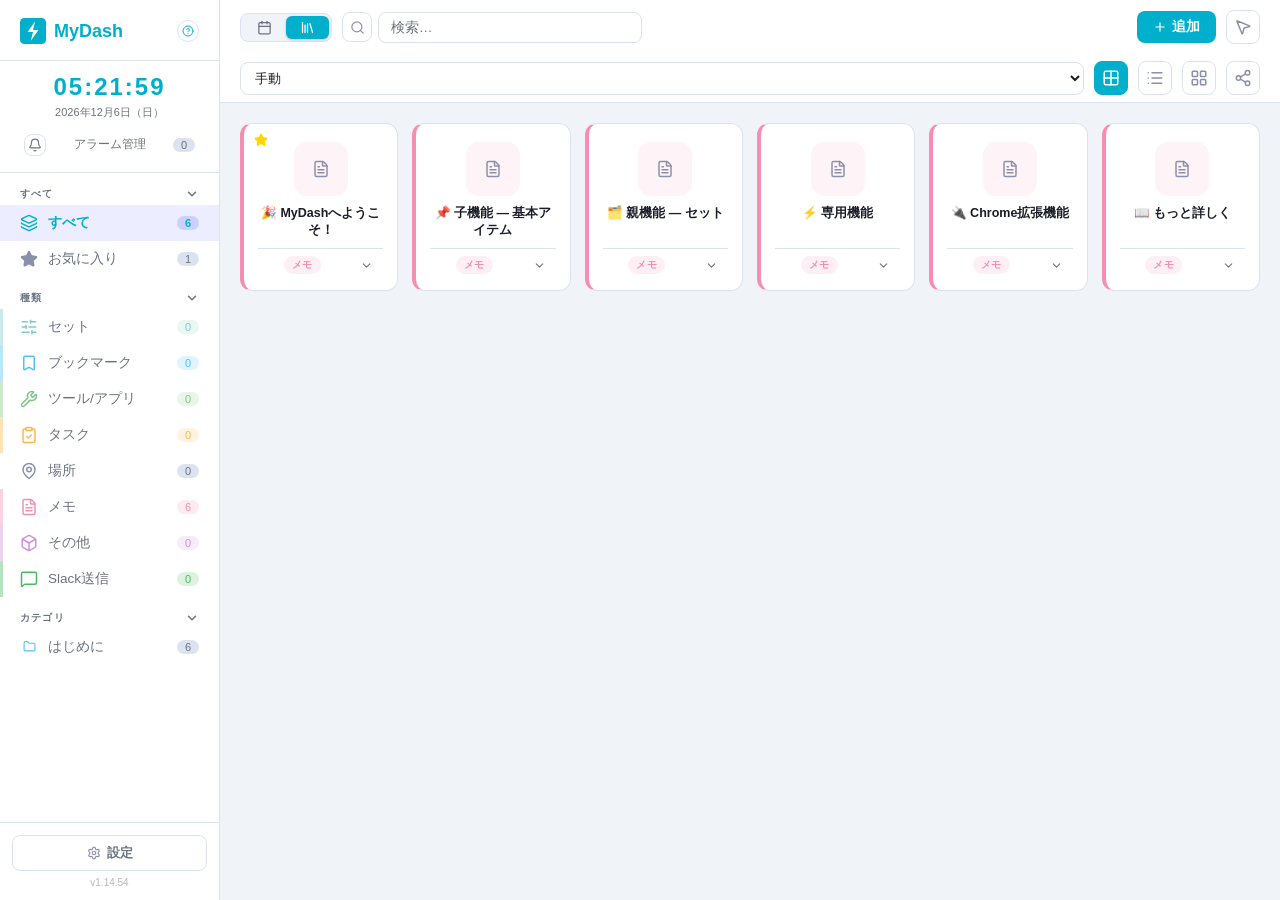
==== mydash.html @ d90b468f "refactor: タスクサブフィルターを進行中/未着手/完了の3種に整理 [v1.14.54] Co-Authored-By: Claude Sonnet 4.6 <noreply@anthropi" ====
<!DOCTYPE html>
<html lang="ja">
<head>
<meta charset="UTF-8">
<meta name="viewport" content="width=device-width, initial-scale=1.0, maximum-scale=1.0, user-scalable=no">
<title>MyDash</title>
<link rel="icon" href="data:image/svg+xml,<svg xmlns='http://www.w3.org/2000/svg' viewBox='0 0 24 24'><rect width='24' height='24' rx='4' fill='%2300afcc'/><path d='M14 3L7 13h5l-2 8 7-10h-5z' fill='white'/></svg>">
<link rel="apple-touch-icon" id="apple-touch-icon-link">
<meta name="mobile-web-app-capable" content="yes">
<meta name="apple-mobile-web-app-capable" content="yes">
<meta name="apple-mobile-web-app-title" content="MyDash">
<script>
(function(){
  const c = document.createElement('canvas');
  c.width = c.height = 180;
  const ctx = c.getContext('2d');
  const r = 30;
  ctx.beginPath();
  ctx.moveTo(r, 0); ctx.lineTo(180 - r, 0); ctx.arcTo(180, 0, 180, r, r);
  ctx.lineTo(180, 180 - r); ctx.arcTo(180, 180, 180 - r, 180, r);
  ctx.lineTo(r, 180); ctx.arcTo(0, 180, 0, 180 - r, r);
  ctx.lineTo(0, r); ctx.arcTo(0, 0, r, 0, r);
  ctx.closePath();
  ctx.fillStyle = '#00afcc';
  ctx.fill();
  ctx.fillStyle = 'white';
  ctx.beginPath();
  // M14 3L7 13h5l-2 8 7-10h-5z を7.5倍スケール
  ctx.moveTo(105, 22);
  ctx.lineTo(52, 97);
  ctx.lineTo(90, 97);
  ctx.lineTo(75, 157);
  ctx.lineTo(128, 82);
  ctx.lineTo(90, 82);
  ctx.closePath();
  ctx.fill();
  document.getElementById('apple-touch-icon-link').href = c.toDataURL('image/png');
})();
</script>
<style>
/* SVG icons as data URIs for file:// compatibility */
:root {
  --icon-alarm: url('[data-uri]');
  --icon-all: url('[data-uri]');
  --icon-bell: url('[data-uri]');
  --icon-bell-off: url('[data-uri]');
  --icon-bookmark: url('[data-uri]');
  --icon-box: url('[data-uri]');
  --icon-alert-triangle: url('[data-uri]');
  --icon-calendar: url('[data-uri]');
  --icon-chevron-down: url('[data-uri]');
  --icon-chevron-left: url('[data-uri]');
  --icon-chevron-right: url('[data-uri]');
  --icon-chevron-up: url('[data-uri]');
  --icon-clipboard: url('[data-uri]');
  --icon-close: url('[data-uri]');
  --icon-download: url('[data-uri]');
  --icon-duplicate: url('[data-uri]');
  --icon-edit: url('[data-uri]');
  --icon-external: url('[data-uri]');
  --icon-folder: url('[data-uri]');
  --icon-eye: url('[data-uri]');
  --icon-grid: url('[data-uri]');
  --icon-hamburger: url('[data-uri]');
  --icon-help-circle: url('[data-uri]');
  --icon-icon-view: url('[data-uri]');
  --icon-lightning: url('[data-uri]');
  --icon-link: url('[data-uri]');
  --icon-list: url('[data-uri]');
  --icon-lock: url('[data-uri]');
  --icon-memo: url('[data-uri]');
  --icon-monitor: url('[data-uri]');
  --icon-moon: url('[data-uri]');
  --icon-pause: url('[data-uri]');
  --icon-phone: url('[data-uri]');
  --icon-play-circle: url('[data-uri]');
  --icon-plus: url('[data-uri]');
  --icon-priority-high: url('[data-uri]');
  --icon-priority-low: url('[data-uri]');
  --icon-priority-medium: url('[data-uri]');
  --icon-search: url('[data-uri]');
  --icon-select: url('[data-uri]');
  --icon-set: url('[data-uri]');
  --icon-settings: url('[data-uri]');
  --icon-slack: url('[data-uri]');
  --icon-star: url('[data-uri]');
  --icon-star-filled: url('[data-uri]');
  --icon-sun: url('[data-uri]');
  --icon-task: url('[data-uri]');
  --icon-tool: url('[data-uri]');
  --icon-trash: url('[data-uri]');
  --icon-upload: url('[data-uri]');
  --icon-widget: url('[data-uri]');
  --icon-node: url('[data-uri]');
  --icon-library: url('[data-uri]');
}
:root {
  --bg: #0f1117;
  --sidebar-bg: #1a1d27;
  --card-bg: #1e2130;
  --card-hover: #252840;
  --border: #2d3250;
  --text: #e8eaf6;
  --text-muted: #8b90aa;
  --accent: #00afcc;
  --accent-hover: #00c9eb;
  --bookmark: #4fc3f7;
  --tool: #81c784;
  --task: #ffb74d;
  --memo: #f48fb1;
  --other: #ce93d8;
  --danger: #ef5350;
  --success: #66bb6a;
  --set: #80cbc4;
  --slack: #4ab95f;
  --window-session: #90a4ae;
  --place: #43a047;
  --icon-place: url('[data-uri]');
  --script: #4dd0e1;
  --icon-script: url('[data-uri]');
  --radius: 12px;
  --radius-sm: 8px;
  --icon-active: var(--accent);
  --icon-inactive: var(--text-muted);
}
body.light {
  --bg: #f0f4f8;
  --sidebar-bg: #ffffff;
  --card-bg: #ffffff;
  --card-hover: #e8edf5;
  --border: #dde2f0;
  --text: #1a1d27;
  --text-muted: #6b7280;
}
*, *::before, *::after { box-sizing: border-box; margin: 0; padding: 0; }
body {
  font-family: -apple-system, BlinkMacSystemFont, 'Segoe UI', 'Hiragino Sans', sans-serif;
  background: var(--bg);
  color: var(--text);
  display: flex;
  height: 100vh;
  height: 100dvh;
  overflow: hidden;
  overflow-x: hidden;
  overscroll-behavior: none;
  font-size: 14px;
  touch-action: manipulation;
}
::-webkit-scrollbar { width: 5px; height: 5px; }
::-webkit-scrollbar-track { background: transparent; }
::-webkit-scrollbar-thumb { background: var(--border); border-radius: 3px; }

/* ── Sidebar ──────────────────────────────── */
.sidebar {
  width: 220px;
  min-width: 220px;
  background: var(--sidebar-bg);
  border-right: 1px solid var(--border);
  display: flex;
  flex-direction: column;
  overflow-y: auto;
  overflow-x: hidden;
}
.sidebar-logo {
  padding: 18px 20px 16px;
  font-size: 18px;
  font-weight: 800;
  color: var(--accent);
  display: flex;
  align-items: center;
  gap: 8px;
  border-bottom: 1px solid var(--border);
}
.help-btn {
  margin-left: auto;
  width: 22px; height: 22px;
  border-radius: 50%;
  border: 1.5px solid var(--border);
  background: none;
  color: var(--muted);
  font-size: 12px; font-weight: 700;
  cursor: pointer;
  display: flex; align-items: center; justify-content: center;
  transition: all 0.12s;
  flex-shrink: 0; font-family: inherit;
  text-decoration: none;
}
.help-btn:hover { border-color: var(--accent); color: var(--accent); }
.sidebar-section {
  padding: 14px 20px 4px;
  font-size: 10px;
  font-weight: 700;
  color: var(--text-muted);
  text-transform: uppercase;
  letter-spacing: 1.2px;
}
.sidebar-section.collapsible {
  cursor: pointer;
  user-select: none;
  display: flex;
  align-items: center;
  justify-content: space-between;
}
.sidebar-section.collapsible:hover { color: var(--text); }
.section-chevron {
  width: 14px; height: 14px;
  flex-shrink: 0;
  transition: transform 0.2s;
  display: block;
}
.section-chevron.collapsed { transform: rotate(-90deg); }
.sidebar-item {
  display: flex;
  align-items: center;
  gap: 10px;
  padding: 9px 20px;
  cursor: pointer;
  font-size: 13.5px;
  color: var(--text-muted);
  transition: all 0.12s;
  user-select: none;
  white-space: nowrap;
}
.sidebar-item:hover { background: rgba(124,131,253,0.07); color: var(--text); }
.sidebar-item.active { background: rgba(124,131,253,0.14); color: var(--accent); font-weight: 600; }
.sidebar-item .si-icon { width: 18px; text-align: center; font-size: 15px; flex-shrink: 0; display:flex; align-items:center; justify-content:center; }
.sidebar-subitem {
  display: flex; align-items: center; gap: 6px;
  padding: 6px 20px 6px 48px;
  font-size: 12.5px; color: var(--text-muted);
  cursor: pointer; border-radius: 0;
  transition: all 0.12s; user-select: none;
}
.sidebar-subitem:hover { background: rgba(124,131,253,0.07); color: var(--text); }
.sidebar-subitem.active { color: var(--accent); font-weight: 600; }
@media (pointer: coarse) {
  /* サイドバー */
  .sidebar-item:hover { background: transparent; }
  .sidebar-subitem:hover { background: transparent; }
  /* カード */
  .list-card:hover { border-color: var(--border) !important; background: var(--card-bg) !important; }
  .grid-card:hover { border-color: var(--border) !important; background: var(--card-bg) !important; transform: none !important; box-shadow: none !important; }
  .icon-card:hover { border-color: var(--border) !important; background: var(--card-bg) !important; transform: none !important; box-shadow: none !important; }
  .list-card.selected:hover, .grid-card.selected:hover, .icon-card.selected:hover { border-color: var(--set) !important; background: rgba(38,198,218,0.08) !important; }
  /* ボタン類 */
  .action-btn:hover, .action-btn.danger:hover { border-color: var(--border) !important; color: var(--text-muted) !important; }
  .help-btn:hover { border-color: var(--border) !important; color: var(--text-muted) !important; }
  .io-btn:hover { border-color: var(--border) !important; color: var(--text) !important; }
  .view-btn:hover { border-color: var(--border) !important; color: var(--text) !important; }
  .hamburger-btn:hover { border-color: var(--border) !important; }
  .input-mode-btn:hover { border-color: var(--border) !important; color: var(--text-muted) !important; }
  .status-btn:hover { border-color: var(--border) !important; color: var(--text-muted) !important; }
  .day-btn:hover { border-color: var(--border) !important; color: var(--text-muted) !important; }
  .btn-primary:hover { background: var(--accent) !important; }
  .btn-secondary:hover { border-color: var(--border) !important; }
  .btn-danger:hover { background: transparent !important; }
  .modal-close:hover { background-color: transparent !important; }
  .launch-btn:hover { opacity: 1 !important; }
  .type-add-btn:hover { opacity: 0 !important; background: transparent !important; }
  /* カード内 */
  .card-expand-btn:hover { color: var(--text-muted) !important; background: transparent !important; }
  .status-clickable:hover { outline: none !important; }
  .type-option:hover { border-color: var(--border) !important; color: var(--text) !important; }
  /* テキスト・メモ */
  .memo-toggle:hover { text-decoration: none !important; }
  .memo-body a:hover, .card-expand-body a:hover { text-decoration: none !important; }
  .memo-map-link:hover { background: transparent !important; }
  .memo-map-embed-label:hover { background: transparent !important; }
  /* タグ */
  .tag-remove:hover, .filter-tag-remove:hover { color: var(--text-muted) !important; }
  .tag-dropdown-item:hover { background: transparent !important; color: var(--text) !important; }
  /* コンテキストメニュー */
  .ctx-item:hover { background: transparent !important; }
}
.cat-dot { display:inline-block; width:10px; height:10px; border-radius:50%; flex-shrink:0; }
.cat-dot-unset { background:transparent !important; border:2px solid var(--text-muted); }

/* ── カテゴリセクションヘッダー ── */
.cat-section { width: 100%; }
.cat-section + .cat-section { margin-top: 24px; }
.cat-section-header {
  display: flex; align-items: center; gap: 8px;
  font-size: 11.5px; font-weight: 700; color: var(--text-muted);
  padding: 4px 2px 8px;
  border-bottom: 1px solid var(--border);
  text-transform: uppercase; letter-spacing: 0.8px;
}
.cat-section .grid-view { margin-top: 10px; }
.cat-section .list-view { margin-top: 6px; }
.cat-section .icon-view { margin-top: 10px; }
.si-label { overflow: hidden; text-overflow: ellipsis; flex: 1; }
.cat-rename-btn { display:none; background:none; border:none; cursor:pointer; font-size:11px; padding:0 2px; color:var(--text-muted); flex-shrink:0; line-height:1; }
/* ── Quick Search ─────────────────────────── */
#quick-search-modal { display:none; }
#quick-search-modal.open { display:flex; }
.qs-item { display:flex; align-items:center; gap:10px; padding:8px 12px; border-radius:8px; cursor:pointer; }
.qs-item:hover, .qs-item.qs-active { background:rgba(124,131,253,0.12); }
.qs-item-icon { width:28px; height:28px; border-radius:8px; display:flex; align-items:center; justify-content:center; font-size:16px; flex-shrink:0; }
.qs-item-title { font-size:13.5px; flex:1; min-width:0; overflow:hidden; text-overflow:ellipsis; white-space:nowrap; }
.qs-item-type { font-size:11px; color:var(--text-muted); flex-shrink:0; }
kbd.sc-key { background:var(--border); color:var(--text); border-radius:5px; padding:2px 7px; font-size:12px; font-family:inherit; white-space:nowrap; }
/* ── Shortcuts Modal ──────────────────────── */
#shortcuts-modal { display:none; }
#shortcuts-modal.open { display:flex; }
.sidebar-item:hover .cat-rename-btn { display:inline; }
.type-add-btn { display:none; background:none; border:none; cursor:pointer; font-size:15px; padding:0 3px; color:var(--text-muted); flex-shrink:0; line-height:1; opacity:0.7; border-radius:4px; }
.type-add-btn:hover { opacity:1; color:var(--accent); background:rgba(124,131,253,0.15); }
.sidebar-item:hover .type-add-btn { display:inline-flex; align-items:center; justify-content:center; }
.count-badge {
  margin-left: auto;
  background: var(--border);
  color: var(--text-muted);
  font-size: 11px;
  padding: 1px 7px;
  border-radius: 10px;
  min-width: 22px;
  text-align: center;
  flex-shrink: 0;
}
.sidebar-item.active .count-badge { background: rgba(124,131,253,0.28); color: var(--accent); }
.due-alert-badge { background: rgba(239,83,80,0.18); color: var(--danger); font-size: 11px; padding: 1px 7px; border-radius: 10px; min-width: 22px; text-align: center; flex-shrink: 0; font-weight: 700; }
.sidebar-item.drop-target { background: rgba(124,131,253,0.22) !important; color: var(--accent) !important; border-left: 2px solid var(--accent); }
.sidebar-footer {
  margin-top: auto;
  border-top: 1px solid var(--border);
  padding: 12px;
  display: flex;
  flex-direction: column;
  gap: 6px;
}
.io-btn {
  background: var(--card-bg);
  border: 1px solid var(--border);
  border-radius: var(--radius-sm);
  color: var(--text-muted);
  padding: 8px 10px;
  cursor: pointer;
  font-size: 12.5px;
  display: flex;
  align-items: center;
  justify-content: center;
  gap: 6px;
  transition: all 0.12s;
  text-align: center;
  font-family: inherit;
}
.io-btn:hover { border-color: var(--accent); color: var(--text); }
.settings-section-title { font-size:11px;font-weight:700;color:var(--text-muted);text-transform:uppercase;letter-spacing:1px;margin-bottom:8px; }
.settings-section-body { display:flex;flex-direction:column;gap:8px; }
.list-card.drag-insert-before  { box-shadow: inset 0  3px 0 var(--accent) !important; }
.list-card.drag-insert-after   { box-shadow: inset 0 -3px 0 var(--accent) !important; }
.grid-card.drag-insert-before,
.icon-card.drag-insert-before  { box-shadow: inset  3px 0 0 var(--accent) !important; }
.grid-card.drag-insert-after,
.icon-card.drag-insert-after   { box-shadow: inset -3px 0 0 var(--accent) !important; }
.dragging { opacity: 0.4; }

/* ── Main ─────────────────────────────────── */
.main { flex: 1; display: flex; flex-direction: column; overflow: hidden; container-type: inline-size; }

/* ── List narrow mode ─────────────────────── */
@container (max-width: 450px) {
  .list-desc { display: none; }
  .type-badge { display: none; }
  .due-badge { display: none; }
  .list-date { display: none; }
  .list-cat { display: none; }
}

/* ── App Icons (mask-image方式) ─────────────── */
.app-icon {
  display: inline-block;
  -webkit-mask-size: contain;
  mask-size: contain;
  -webkit-mask-repeat: no-repeat;
  mask-repeat: no-repeat;
  -webkit-mask-position: center;
  mask-position: center;
  background-color: var(--icon-inactive);
  width: 18px; height: 18px;
  flex-shrink: 0;
}
.view-btn .app-icon { background-color: var(--icon-inactive); }
.view-btn.active .app-icon { background-color: white; }
.hamburger-btn .app-icon { background-color: var(--icon-inactive); }
.hamburger-btn:hover .app-icon { background-color: var(--icon-active); }
.sidebar-item .app-icon { background-color: var(--icon-inactive); }
.sidebar-item.active .app-icon { background-color: var(--icon-active); }
.sidebar-item:hover .app-icon { background-color: var(--text); }
/* サイドバー種類ごとの左帯 */
.sidebar-item[data-filter="set"],
.sidebar-item[data-filter="bookmark"],
.sidebar-item[data-filter="tool"],
.sidebar-item[data-filter="task"],
.sidebar-item[data-filter="memo"],
.sidebar-item[data-filter="other"],
.sidebar-item[data-filter="slack"],
.sidebar-item[data-filter="window-session"] {
  border-left: 3px solid transparent;
  padding-left: 17px;
}
.sidebar-item[data-filter="set"]            { border-left-color: rgba(128,203,196,0.4); }
.sidebar-item[data-filter="bookmark"]       { border-left-color: rgba(79,195,247,0.4); }
.sidebar-item[data-filter="tool"]           { border-left-color: rgba(129,199,132,0.4); }
.sidebar-item[data-filter="task"]           { border-left-color: rgba(255,183,77,0.4); }
.sidebar-item[data-filter="memo"]           { border-left-color: rgba(244,143,177,0.4); }
.sidebar-item[data-filter="other"]          { border-left-color: rgba(206,147,216,0.4); }
.sidebar-item[data-filter="slack"]          { border-left-color: rgba(74,185,95,0.4); }
.sidebar-item[data-filter="window-session"] { border-left-color: rgba(144,164,174,0.4); }
.sidebar-item[data-filter="script"]         { border-left-color: rgba(77,208,225,0.4); }
/* アクティブ時は帯を濃く */
.sidebar-item[data-filter="set"].active             { border-left-color: var(--set); }
.sidebar-item[data-filter="bookmark"].active        { border-left-color: var(--bookmark); }
.sidebar-item[data-filter="tool"].active            { border-left-color: var(--tool); }
.sidebar-item[data-filter="task"].active            { border-left-color: var(--task); }
.sidebar-item[data-filter="memo"].active            { border-left-color: var(--memo); }
.sidebar-item[data-filter="other"].active           { border-left-color: var(--other); }
.sidebar-item[data-filter="slack"].active           { border-left-color: var(--slack); }
.sidebar-item[data-filter="window-session"].active  { border-left-color: var(--window-session); }
.sidebar-item[data-filter="script"].active          { border-left-color: var(--script); }
/* サイドバー種類ごとのタイプカラー（非アクティブ・非ホバー時） */
.sidebar-item[data-filter="set"]:not(.active):not(:hover)            .app-icon { background-color: var(--set); }
.sidebar-item[data-filter="bookmark"]:not(.active):not(:hover)       .app-icon { background-color: var(--bookmark); }
.sidebar-item[data-filter="tool"]:not(.active):not(:hover)           .app-icon { background-color: var(--tool); }
.sidebar-item[data-filter="task"]:not(.active):not(:hover)           .app-icon { background-color: var(--task); }
.sidebar-item[data-filter="memo"]:not(.active):not(:hover)           .app-icon { background-color: var(--memo); }
.sidebar-item[data-filter="other"]:not(.active):not(:hover)          .app-icon { background-color: var(--other); }
.sidebar-item[data-filter="slack"]:not(.active):not(:hover)          .app-icon { background-color: var(--slack); }
.sidebar-item[data-filter="window-session"]:not(.active):not(:hover) .app-icon { background-color: var(--window-session); }
.sidebar-item[data-filter="script"]:not(.active):not(:hover)         .app-icon { background-color: var(--script); }
/* カウントバッジをタイプカラーに */
.sidebar-item[data-filter="set"]            .count-badge { background: rgba(128,203,196,0.18); color: var(--set); }
.sidebar-item[data-filter="bookmark"]       .count-badge { background: rgba(79,195,247,0.18);  color: var(--bookmark); }
.sidebar-item[data-filter="tool"]           .count-badge { background: rgba(129,199,132,0.18); color: var(--tool); }
.sidebar-item[data-filter="task"]           .count-badge { background: rgba(255,183,77,0.18);  color: var(--task); }
.sidebar-item[data-filter="memo"]           .count-badge { background: rgba(244,143,177,0.18); color: var(--memo); }
.sidebar-item[data-filter="other"]          .count-badge { background: rgba(206,147,216,0.18); color: var(--other); }
.sidebar-item[data-filter="slack"]          .count-badge { background: rgba(74,185,95,0.18);   color: var(--slack); }
.sidebar-item[data-filter="window-session"] .count-badge { background: rgba(144,164,174,0.18); color: var(--window-session); }
.sidebar-item[data-filter="script"]         .count-badge { background: rgba(77,208,225,0.18);  color: var(--script); }
.action-btn .app-icon { background-color: var(--text-muted); width:15px; height:15px; }
.action-btn:hover .app-icon { background-color: var(--text); }
.action-btn.danger:hover .app-icon { background-color: var(--danger); }

/* ── Toolbar ──────────────────────────────── */
.toolbar {
  padding: 10px 20px;
  display: flex;
  align-items: center;
  gap: 10px;
  border-bottom: 1px solid var(--border);
  background: var(--sidebar-bg);
  flex-shrink: 0;
}
.toolbar-row2 {
  padding: 7px 20px;
  border-top: none;
}
.toolbar-row2 .sort-select { flex: 1; }
.toolbar:not(.toolbar-row2) {
  border-bottom: none;
}
.toolbar-title {
  font-size: 16px;
  font-weight: 700;
  min-width: 80px;
  white-space: nowrap;
}
.main-tabs {
  display: flex; gap: 0; align-items: center;
  background: var(--bg); border: 1px solid var(--border);
  border-radius: var(--radius-sm); padding: 2px;
}
.main-tab {
  padding: 4px 14px; border-radius: calc(var(--radius-sm) - 2px);
  border: none; background: none; cursor: pointer;
  font-size: 13px; font-weight: 600; color: var(--text-muted);
  font-family: inherit; transition: all 0.15s; white-space: nowrap;
}
.main-tab:hover { color: var(--text); background: var(--hover); }
.main-tab.active { background: var(--accent); color: #fff; box-shadow: 0 1px 3px rgba(0,0,0,0.2); }

/* ── 今日ビュー ────────────────────────── */
.today-view { padding: 16px 20px; max-width: 800px; }
.today-view-header { font-size: 13px; color: var(--text-muted); margin-bottom: 14px; }
.today-allday { margin-bottom: 16px; }
.today-allday-label {
  font-size: 10.5px; font-weight: 700; color: var(--text-muted);
  text-transform: uppercase; letter-spacing: 1px; margin-bottom: 6px;
}
.today-allday-items { display: flex; flex-direction: column; gap: 5px; }
.today-allday-card {
  display: flex; align-items: center; gap: 10px;
  background: var(--card-bg); border: 1px solid var(--border);
  border-radius: var(--radius); padding: 8px 12px; cursor: pointer;
  transition: border-color 0.15s;
}
.today-allday-card:hover { border-color: var(--accent); }
.today-allday-card.done { opacity: 0.45; }
.today-timeline { display: flex; flex-direction: column; gap: 0; }
.today-timeline-label {
  font-size: 10.5px; font-weight: 700; color: var(--text-muted);
  text-transform: uppercase; letter-spacing: 1px; margin-bottom: 8px;
}
.today-slot {
  display: flex; gap: 12px; align-items: flex-start;
  min-height: 52px; position: relative;
}
.today-slot::before {
  content: ''; position: absolute; left: 44px; top: 24px;
  bottom: -4px; width: 1px; background: var(--border);
}
.today-slot:last-child::before { display: none; }
.today-time {
  width: 44px; font-size: 11px; color: var(--text-muted);
  padding-top: 4px; flex-shrink: 0; text-align: right;
}
.today-event-card {
  flex: 1; background: var(--card-bg); border: 1px solid var(--border);
  border-radius: var(--radius); padding: 8px 12px; margin-bottom: 6px;
  display: flex; align-items: center; gap: 10px; cursor: pointer;
  transition: border-color 0.15s; border-left: 3px solid var(--set);
}
.today-event-card:hover { border-color: var(--accent); }
.today-event-card.today-task { border-left-color: var(--task); }
.today-event-title { flex: 1; font-size: 13px; font-weight: 600; overflow: hidden; text-overflow: ellipsis; white-space: nowrap; }
.today-event-time { font-size: 11px; color: var(--text-muted); flex-shrink: 0; }
.today-empty { padding: 40px 0; text-align: center; color: var(--text-muted); font-size: 13px; }
.today-nav { display: flex; align-items: center; gap: 8px; margin-bottom: 14px; }
.today-nav-btn {
  background: none; border: 1px solid var(--border); border-radius: var(--radius-sm);
  color: var(--text-muted); cursor: pointer; font-size: 20px; line-height: 1;
  width: 30px; height: 30px; display: flex; align-items: center; justify-content: center;
  transition: all 0.12s; flex-shrink: 0;
}
.today-nav-btn:hover { border-color: var(--accent); color: var(--accent); }
.today-nav-date {
  font-size: 15px; font-weight: 700; cursor: pointer; position: relative;
  display: flex; align-items: center; gap: 6px; flex: 1;
  border-radius: var(--radius-sm); padding: 3px 8px;
  transition: background 0.12s;
}
.today-nav-date:hover { background: var(--hover); }
.today-badge {
  font-size: 10px; font-weight: 700; background: var(--accent);
  color: #fff; border-radius: 4px; padding: 1px 6px;
}
.today-nav-today {
  background: none; border: 1px solid var(--border); border-radius: var(--radius-sm);
  color: var(--text-muted); cursor: pointer; font-size: 11px; padding: 3px 10px;
  font-family: inherit; transition: all 0.12s;
}
.today-nav-today:hover { border-color: var(--accent); color: var(--accent); }
.date-picker-btn {
  display: inline-flex; align-items: center; gap: 6px; position: relative;
  background: var(--card-bg); border: 1px solid var(--border); border-radius: var(--radius-sm);
  padding: 7px 12px; cursor: pointer; font-size: 13px; color: var(--text);
  transition: border-color 0.12s; font-family: inherit; white-space: nowrap;
}
.date-picker-btn:hover { border-color: var(--accent); }
.date-picker-btn input[type="date"] {
  position: absolute; inset: 0; opacity: 0; width: 100%; height: 100%;
  cursor: pointer; border: none; background: none;
}

/* ── タイムライングリッド ─────────────────── */
.tl-wrap { overflow-y: auto; padding-bottom: 24px; }
.tl-grid { position: relative; }
.tl-hour-row { position: absolute; left: 0; right: 0; display: flex; align-items: flex-start; pointer-events: none; }
.tl-hour-label { width: 48px; text-align: right; font-size: 10px; color: var(--text-muted); padding-right: 10px; margin-top: -6px; flex-shrink: 0; }
.tl-hour-line { flex: 1; height: 1px; background: var(--border); }
.tl-half-row { position: absolute; right: 0; height: 1px; background: var(--border); opacity: 0.35; left: 48px; pointer-events: none; }
.tl-now-line { position: absolute; right: 0; left: 42px; height: 2px; background: #ef5350; z-index: 10; pointer-events: none; }
.tl-now-dot { position: absolute; left: 36px; width: 12px; height: 12px; border-radius: 50%; background: #ef5350; z-index: 11; pointer-events: none; margin-top: -5px; }
.tl-events-area { position: absolute; top: 0; bottom: 0; left: 56px; right: 0; }
.tl-event-block {
  position: absolute; left: 0; right: 6px;
  border-radius: 7px; padding: 5px 10px; cursor: pointer;
  min-height: 28px; display: flex; align-items: center; gap: 8px;
  overflow: hidden; z-index: 5;
  border-left: 3px solid var(--set);
  background: rgba(128,203,196,0.15);
  backdrop-filter: blur(2px);
  transition: filter 0.12s;
}
.tl-event-block:hover { filter: brightness(1.15); }
.tl-hide-btn { background:none;border:none;cursor:pointer;color:var(--text-muted);padding:2px 3px;opacity:0;flex-shrink:0;display:flex;align-items:center;transition:opacity 0.15s; }
.tl-event-block:hover .tl-hide-btn, .today-allday-card:hover .tl-hide-btn { opacity:1; }
.tl-hide-btn.is-hidden { opacity:0.8; }
.tl-event-block .tl-ev-title { font-size: 12px; font-weight: 600; flex: 1; overflow: hidden; text-overflow: ellipsis; white-space: nowrap; }
.tl-event-block .tl-ev-sub { font-size: 10px; color: var(--text-muted); flex-shrink: 0; }
.input-mode-wrap { display: flex; align-items: center; gap: 6px; flex: 1; max-width: 300px; }
.input-mode-btn {
  width: 30px; height: 30px; border-radius: var(--radius-sm);
  border: 1px solid var(--border); background: var(--card-bg);
  color: var(--text-muted); font-size: 15px; cursor: pointer;
  display: flex; align-items: center; justify-content: center;
  flex-shrink: 0; transition: all 0.12s; font-family: inherit;
}
.input-mode-btn:hover { border-color: var(--accent); color: var(--accent); }
.input-mode-btn.mode-memo { border-color: var(--memo); color: var(--memo); background: rgba(244,143,177,0.08); }
.input-mode-btn.mode-task { border-color: var(--task); color: var(--task); background: rgba(255,183,77,0.08); }
.search-wrap { flex: 1; position: relative; }
.search-wrap input {
  width: 100%;
  background: var(--card-bg);
  border: 1px solid var(--border);
  border-radius: var(--radius-sm);
  padding: 7px 12px;
  color: var(--text);
  font-size: 13.5px;
  outline: none;
  transition: border-color 0.12s;
  font-family: inherit;
}
.search-wrap input:focus { border-color: var(--accent); }
.search-wrap input::placeholder { color: var(--text-muted); }
.sort-select {
  background: var(--card-bg);
  border: 1px solid var(--border);
  border-radius: var(--radius-sm);
  color: var(--text);
  padding: 7px 10px;
  font-size: 13px;
  outline: none;
  cursor: pointer;
  font-family: inherit;
}
.view-btn {
  background: var(--card-bg);
  border: 1px solid var(--border);
  border-radius: var(--radius-sm);
  color: var(--text-muted);
  width: 34px; height: 34px;
  cursor: pointer;
  font-size: 16px;
  display: flex; align-items: center; justify-content: center;
  transition: all 0.12s;
}
.view-btn:hover { border-color: var(--accent); color: var(--text); }
.view-btn.active { background: var(--accent); border-color: var(--accent); color: white; }
.add-btn {
  margin-left: auto;
  background: var(--accent);
  border: none;
  border-radius: var(--radius-sm);
  color: white;
  padding: 7px 16px;
  cursor: pointer;
  font-size: 14px;
  font-weight: 700;
  display: flex; align-items: center; gap: 5px;
  transition: background 0.12s;
  white-space: nowrap;
  font-family: inherit;
}
.add-btn:hover { background: var(--accent-hover); }
.slack-ch-item {
  display: flex; align-items: center; gap: 8px;
  padding: 7px 10px; border-radius: 6px;
  border: 1px solid var(--border); cursor: pointer; transition: all 0.1s;
}
.slack-ch-item:hover { background: var(--hover); }
.slack-ch-item.active { border-color: var(--slack); background: rgba(74,185,95,0.12); }
.slack-ch-item .ch-name { font-size: 13px; font-weight: 600; flex-shrink: 0; }
.slack-ch-item .ch-url { font-size: 11px; color: var(--text-muted); overflow: hidden; text-overflow: ellipsis; white-space: nowrap; flex: 1; min-width: 0; }

/* ── Content ──────────────────────────────── */
.content { flex: 1; overflow-y: auto; padding: 20px; }

/* Grid */
.grid-view {
  display: grid;
  grid-template-columns: repeat(auto-fill, minmax(150px, 1fr));
  gap: 14px;
}
.grid-card {
  background: var(--card-bg);
  border: 1px solid var(--border);
  border-radius: var(--radius);
  padding: 18px 14px 14px;
  display: flex; flex-direction: column; align-items: center; gap: 9px;
  cursor: pointer;
  transition: all 0.14s;
  position: relative; text-align: center;
  user-select: none;
  min-height: 130px;
  touch-action: manipulation;
}
.grid-card.selected, .list-card.selected, .icon-card.selected,
.grid-card.selected:hover, .list-card.selected:hover, .icon-card.selected:hover {
  border-color: var(--set); background: rgba(38,198,218,0.08);
}
.grid-card:hover {
  border-color: var(--accent);
  background: var(--card-hover);
  transform: translateY(-2px);
  box-shadow: 0 6px 24px rgba(0,0,0,0.35);
}
.card-icon {
  width: 54px; height: 54px;
  border-radius: 13px;
  display: flex; align-items: center; justify-content: center;
  font-size: 28px;
  overflow: hidden; flex-shrink: 0;
}
.card-icon img { width: 100%; height: 100%; object-fit: contain; }
.card-title {
  font-size: 12.5px; font-weight: 600; color: var(--text);
  word-break: break-word; line-height: 1.35; width: 100%;
}
.card-date { font-size: 10.5px; color: var(--text-muted); }
.card-actions {
  position: absolute; top: 7px; right: 7px;
  display: none; gap: 4px;
}
.grid-card:hover .card-actions { display: flex; }

/* List */
.list-view { display: flex; flex-direction: column; gap: 5px; }
.list-card {
  background: var(--card-bg);
  border: 1px solid var(--border);
  border-radius: var(--radius-sm);
  padding: 10px 14px;
  display: flex; align-items: center; gap: 12px;
  cursor: pointer;
  transition: all 0.12s;
  overflow: hidden;
  position: relative;
  touch-action: manipulation;
}
.item-hidden { opacity: 0.4; }
.grid-card.item-hidden, .list-card.item-hidden {
  border-top-style: dashed !important;
  border-right-style: dashed !important;
  border-bottom-style: dashed !important;
}
.item-hidden .icon-card {
  border-right-style: dashed !important;
  border-bottom-style: dashed !important;
  border-left-style: dashed !important;
}
.list-card:hover { border-color: var(--accent); background: var(--card-hover); }
.nv-item:hover .nv-rect { fill-opacity: 0.45; }
.list-icon {
  width: 36px; height: 36px;
  border-radius: 9px;
  display: flex; align-items: center; justify-content: center;
  font-size: 19px; flex-shrink: 0; overflow: hidden;
}
.list-icon img { width: 100%; height: 100%; object-fit: contain; }
.list-info { flex: 1; min-width: 0; }
.list-title { font-size: 13.5px; font-weight: 600; white-space: nowrap; overflow: hidden; text-overflow: ellipsis; }
.list-desc { font-size: 11.5px; color: var(--text-muted); white-space: nowrap; overflow: hidden; text-overflow: ellipsis; margin-top: 1px; }
.list-meta { display: flex; align-items: center; gap: 8px; flex-shrink: 0; }
.list-date { font-size: 11.5px; color: var(--text-muted); }
.list-actions { position: absolute; top: 6px; right: 8px; display: flex; gap: 4px; opacity: 0; transition: opacity 0.12s; z-index: 2; }
.list-card:hover .list-actions { opacity: 1; }

/* Action buttons */
.action-btn {
  background: var(--bg);
  border: 1px solid var(--border);
  border-radius: 6px;
  color: var(--text-muted);
  width: 26px; height: 26px;
  cursor: pointer; font-size: 12px;
  display: flex; align-items: center; justify-content: center;
  transition: all 0.12s;
}
.action-btn:hover { border-color: var(--accent); color: var(--accent); }
.action-btn.danger:hover { border-color: var(--danger); color: var(--danger); }

/* Set membership badge */
.set-member-badge {
  display: inline-flex; align-items: center; justify-content: center;
  min-width: 16px; height: 16px; padding: 0 4px;
  border-radius: 999px;
  background: rgba(38,198,218,0.18);
  border: 1px solid rgba(38,198,218,0.35);
  color: var(--set); font-size: 10px; font-weight: 700; line-height: 1;
  cursor: pointer; vertical-align: middle; white-space: nowrap;
}
.set-member-badge:hover { background: rgba(38,198,218,0.32); }
.icon-card .set-member-badge {
  position: absolute; bottom: 3px; right: 4px;
}
.set-count-badge {
  display: inline-flex; align-items: center; justify-content: center;
  min-width: 16px; height: 16px; padding: 0 4px;
  border-radius: 999px;
  background: rgba(239,83,80,0.18);
  border: 1px solid rgba(239,83,80,0.35);
  color: #ef5350; font-size: 10px; font-weight: 700; line-height: 1;
  cursor: pointer; vertical-align: middle; white-space: nowrap;
}
.set-count-badge:hover { background: rgba(239,83,80,0.32); }
.icon-card .set-count-badge {
  position: absolute; bottom: 3px; left: 4px;
}
.grid-card .set-member-badge, .list-card .set-member-badge {
  position: absolute; bottom: 6px; right: 6px;
}
.grid-card .set-count-badge, .list-card .set-count-badge {
  position: absolute; bottom: 6px; left: 6px;
}

/* Type / Status badges */
.type-badge {
  font-size: 10px; padding: 2px 8px; border-radius: 10px;
  font-weight: 700; text-transform: uppercase; letter-spacing: 0.4px;
  white-space: nowrap;
}
.status-badge {
  font-size: 10px; padding: 2px 8px; border-radius: 10px;
  font-weight: 700; white-space: nowrap;
}
.type-bookmark { color: var(--bookmark); background: rgba(79,195,247,0.14); }
.type-tool     { color: var(--tool);     background: rgba(129,199,132,0.14); }
.type-task     { color: var(--task);     background: rgba(255,183,77,0.14); }
.type-memo     { color: var(--memo);     background: rgba(244,143,177,0.14); }
.type-other    { color: var(--other);    background: rgba(206,147,216,0.14); }
.type-set      { color: var(--set);      background: rgba(128,203,196,0.14); }
.type-slack           { color: var(--slack);          background: rgba(74,185,95,0.14); }
.type-window-session  { color: var(--window-session); background: rgba(144,164,174,0.14); }
.type-place           { color: var(--place);          background: rgba(67,160,71,0.14); }
.type-script          { color: var(--script);         background: rgba(77,208,225,0.14); }
.icon-bg-bookmark { background: rgba(79,195,247,0.10); }
.icon-bg-tool     { background: rgba(129,199,132,0.10); }
.icon-bg-task     { background: rgba(255,183,77,0.10); }
.icon-bg-memo     { background: rgba(244,143,177,0.10); }
.icon-bg-other    { background: rgba(206,147,216,0.10); }
.icon-bg-set      { background: rgba(128,203,196,0.10); }
.icon-bg-slack           { background: rgba(74,185,95,0.10); }
.icon-bg-window-session  { background: rgba(144,164,174,0.10); }
.icon-bg-place           { background: rgba(67,160,71,0.10); }
.status-todo  { background: rgba(139,144,170,0.18); color: var(--text-muted); }
.status-doing { background: rgba(255,183,77,0.18);  color: var(--task); }
.status-done  { background: rgba(102,187,106,0.18); color: var(--success); }
.priority-high   { color: var(--danger); font-size: 13px; }
.priority-medium { color: var(--task);   font-size: 13px; }
.priority-low    { color: #66bb6a; font-size: 13px; }

/* Empty */
.empty-state { text-align: center; padding: 80px 20px; color: var(--text-muted); }
.empty-state .ei { font-size: 60px; margin-bottom: 14px; }
.empty-state h3 { font-size: 17px; margin-bottom: 6px; color: var(--text); }

/* ── Modal ────────────────────────────────── */
.modal-overlay {
  position: fixed; inset: 0;
  background: rgba(0,0,0,0.72);
  display: flex; align-items: center; justify-content: center;
  z-index: 1000;
  backdrop-filter: blur(4px);
  padding: 20px;
}
.modal {
  background: var(--sidebar-bg);
  border: 1px solid var(--border);
  border-radius: 16px;
  width: 100%; max-width: 520px;
  max-height: 92vh;
  display: flex; flex-direction: column;
  box-shadow: 0 24px 64px rgba(0,0,0,0.55);
}
.modal-header {
  padding: 18px 22px 14px;
  border-bottom: 1px solid var(--border);
  display: flex; align-items: center; justify-content: space-between;
  flex-shrink: 0;
}
.modal-title { font-size: 17px; font-weight: 700; }
.modal-close {
  background: none; border: none; color: var(--text-muted);
  cursor: pointer; font-size: 0;
  width: 30px; height: 30px;
  display: flex; align-items: center; justify-content: center;
  border-radius: 6px; transition: all 0.12s;
  -webkit-mask-image: var(--icon-close); mask-image: var(--icon-close);
  -webkit-mask-size: 14px; mask-size: 14px;
  -webkit-mask-repeat: no-repeat; mask-repeat: no-repeat;
  -webkit-mask-position: center; mask-position: center;
  background-color: var(--text-muted);
}
.modal-close:hover { background-color: var(--text); }
.modal-body { padding: 18px 22px; display: flex; flex-direction: column; gap: 14px; flex: 1; min-height: 0; overflow-y: auto; }
.modal-footer {
  padding: 14px 22px;
  border-top: 1px solid var(--border);
  display: flex; gap: 8px; justify-content: flex-end;
  flex-shrink: 0;
}

/* Form */
.form-group { display: flex; flex-direction: column; gap: 5px; }
.form-label { font-size: 12px; font-weight: 700; color: var(--text-muted); text-transform: uppercase; letter-spacing: 0.5px; }
.form-input, .form-select, .form-textarea {
  background: var(--card-bg);
  border: 1px solid var(--border);
  border-radius: var(--radius-sm);
  padding: 8px 11px;
  color: var(--text);
  font-size: 13.5px;
  outline: none;
  transition: border-color 0.12s;
  font-family: inherit;
}
.form-input:focus, .form-select:focus, .form-textarea:focus { border-color: var(--accent); }
.form-input::placeholder, .form-textarea::placeholder { color: var(--text-muted); }
.form-textarea { resize: vertical; min-height: 74px; }
.form-select { cursor: pointer; }
.form-row { display: flex; gap: 10px; }
.form-row .form-group { flex: 1; }

/* Type selector */
.type-selector { display: flex; gap: 6px; flex-wrap: wrap; }
.type-option {
  flex: 1; min-width: 72px;
  padding: 8px 6px;
  border: 1.5px solid var(--border);
  border-radius: var(--radius-sm);
  cursor: pointer; text-align: center;
  font-size: 11.5px; font-weight: 600;
  transition: all 0.12s;
  display: flex; flex-direction: column; align-items: center; gap: 4px;
  color: var(--text-muted);
  user-select: none;
}
.type-option:hover { border-color: var(--accent); color: var(--text); }
.type-option.selected { background: rgba(124,131,253,0.14); border-color: var(--accent); color: var(--text); }
.type-option .to-icon { font-size: 18px; display:flex; align-items:center; justify-content:center; width:20px; height:20px; }
.type-option .app-icon { background-color: var(--icon-inactive); }
.type-option.selected .app-icon { background-color: var(--icon-active); }

/* Icon row */
.icon-row { display: flex; align-items: center; gap: 12px; }
.icon-preview {
  width: 52px; height: 52px; border-radius: 12px;
  border: 1.5px solid var(--border);
  display: flex; align-items: center; justify-content: center;
  font-size: 27px; flex-shrink: 0; overflow: hidden;
  background: var(--card-bg);
}
.icon-preview img { width: 100%; height: 100%; object-fit: contain; }
.icon-inputs { flex: 1; display: flex; flex-direction: column; gap: 5px; }
.pi-preview { width:32px;height:32px;border-radius:8px;border:1.5px solid var(--border);display:flex;align-items:center;justify-content:center;font-size:16px;flex-shrink:0;overflow:hidden;background:var(--card-bg); }
.pi-preview img { width:100%;height:100%;object-fit:contain; }
.icon-hint { font-size: 11px; color: var(--text-muted); }

/* Tags */
.tags-wrap { display: flex; flex-wrap: wrap; gap: 5px; margin-top: 4px; }
.tag {
  background: var(--border); color: var(--text-muted);
  border-radius: 20px; padding: 2px 10px; font-size: 12px;
  display: flex; align-items: center; gap: 4px;
}
.tag-remove { cursor: pointer; font-size: 14px; line-height: 1; }
.tag-remove:hover { color: var(--danger); }

/* Buttons */
.btn-primary {
  background: var(--accent); border: none; border-radius: var(--radius-sm);
  color: white; padding: 8px 20px; cursor: pointer;
  font-size: 13.5px; font-weight: 700;
  transition: background 0.12s; font-family: inherit;
}
.btn-primary:hover { background: var(--accent-hover); }
.btn-secondary {
  background: var(--card-bg); border: 1px solid var(--border); border-radius: var(--radius-sm);
  color: var(--text); padding: 8px 20px; cursor: pointer;
  font-size: 13.5px; transition: all 0.12s; font-family: inherit;
}
.btn-secondary:hover { border-color: var(--accent); }
.btn-danger {
  background: transparent; border: 1px solid var(--danger); border-radius: var(--radius-sm);
  color: var(--danger); padding: 8px 20px; cursor: pointer;
  font-size: 13.5px; transition: all 0.12s; font-family: inherit;
  margin-right: auto;
}
.btn-danger:hover { background: rgba(239,83,80,0.1); }

/* Context menu */
.ctx-menu {
  position: fixed;
  background: var(--sidebar-bg); border: 1px solid var(--border);
  border-radius: var(--radius-sm); padding: 4px 0;
  z-index: 1500; min-width: 150px;
  box-shadow: 0 6px 24px rgba(0,0,0,0.45);
}
.ctx-item {
  padding: 8px 16px; font-size: 13px; cursor: pointer;
  display: flex; align-items: center; gap: 8px;
  color: var(--text); transition: background 0.1s;
}
.ctx-item:hover { background: var(--card-hover); }
.ctx-item.danger { color: var(--danger); }

/* Toast */
.toast {
  position: fixed; bottom: 20px; right: 20px;
  background: var(--card-bg); border: 1px solid var(--border);
  border-radius: var(--radius-sm); padding: 10px 18px;
  font-size: 13.5px; color: var(--text);
  box-shadow: 0 4px 20px rgba(0,0,0,0.4); z-index: 2000;
  animation: fadeUp 0.18s ease;
}
@keyframes fadeUp {
  from { transform: translateY(14px); opacity: 0; }
  to   { transform: translateY(0);    opacity: 1; }
}

/* Star button */
.star-btn {
  position: absolute; top: 7px; left: 8px;
  font-size: 15px; cursor: pointer;
  opacity: 0; transition: opacity 0.12s;
  line-height: 1; z-index: 1;
  background: none; border: none; padding: 2px;
  color: var(--text-muted);
}
.grid-card:hover .star-btn { opacity: 0.5; }
.grid-card:hover .star-btn.starred,
.star-btn.starred { opacity: 1; }
.star-btn .app-icon { background-color: var(--text-muted); }
.star-btn.starred .app-icon { background-color: #ffd700; }
.alarm-indicator, .cal-sync-indicator {
  position: absolute; top: 3px; right: 3px;
  z-index: 2; opacity: 0.85; pointer-events: none;
}
.list-star-btn {
  position: absolute; top: 6px; left: 8px; z-index: 2;
  font-size: 15px; cursor: pointer;
  transition: opacity 0.12s;
  background: none; border: none; padding: 0 2px;
  color: var(--text-muted);
}
.list-card:not(:hover) .list-star-btn:not(.starred) { opacity: 0; }
.list-card:hover .list-star-btn:not(.starred) { opacity: 0.6; }
.list-star-btn.starred { opacity: 1; }
.list-star-btn .app-icon { background-color: var(--text-muted); }
.list-star-btn.starred .app-icon { background-color: #ffd700; }
.select-mode .list-star-btn { display: none; }
.select-mode .star-btn { display: none; }

/* Keyboard hint */
.kb-hint {
  display: inline-flex; align-items: center; gap: 3px;
  font-size: 10px; color: var(--text-muted);
  background: var(--border); border-radius: 4px;
  padding: 1px 5px;
}


/* ── Set card ────────────────────────────────── */
.set-preview { font-size: 11px; color: var(--text-muted); text-align: center; line-height: 1.5; }
.launch-btn {
  background: var(--set); border: none; border-radius: var(--radius-sm);
  color: #0f1117; padding: 5px 14px; cursor: pointer;
  font-size: 12.5px; font-weight: 700; transition: opacity 0.12s;
  font-family: inherit; white-space: nowrap; flex-shrink: 0;
}
.launch-btn:hover { opacity: 0.8; }
/* ── Set modal item list ──────────────────────── */
.set-item-row {
  display: flex; align-items: center; gap: 8px;
  padding: 7px 10px; border-radius: var(--radius-sm);
  border: 1px solid var(--border); background: var(--card-bg);
  font-size: 12.5px; transition: border-color 0.12s;
}
.set-item-row:has(input:checked) { border-color: rgba(128,203,196,0.4); }
.set-item-row input[type=checkbox] { accent-color: var(--set); cursor: pointer; flex-shrink: 0; }

/* ── Due date badge ──────────────────────────── */
.due-badge {
  font-size: 11px; display: inline-flex; align-items: center; gap: 3px;
}
.due-badge.overdue { color: var(--danger); }
.due-badge.normal  { color: var(--text-muted); }

/* ── Icon-only view ──────────────────────────── */
.icon-view {
  display: grid;
  grid-template-columns: repeat(auto-fill, minmax(88px, 1fr));
  gap: 10px;
}
.icon-wrap {
  display: flex; flex-direction: column; align-items: center; gap: 5px;
}
.icon-card {
  background: var(--card-bg);
  border: 1px solid var(--border);
  border-radius: var(--radius);
  padding: 14px 8px;
  display: flex; align-items: center; justify-content: center;
  cursor: pointer; aspect-ratio: 1; width: 100%;
  transition: all 0.14s; position: relative;
  touch-action: manipulation;
}
.icon-card:hover {
  border-color: var(--accent); background: var(--card-hover);
  transform: translateY(-2px); box-shadow: 0 6px 24px rgba(0,0,0,0.35);
}
.icon-card .card-icon { width: 56px; height: 56px; border-radius: 14px; font-size: 32px; }
.icon-title {
  font-size: 11px; color: var(--text);
  text-align: center; width: 100%;
  overflow: hidden; text-overflow: ellipsis; white-space: nowrap;
}

/* ── Status clickable ──────────────────────────── */
.status-clickable { cursor: pointer; transition: all 0.12s; }
.status-clickable:hover {
  outline: 1.5px solid currentColor;
  outline-offset: 2px;
  border-radius: 10px;
}
.status-clickable::after { content: ' ↻'; font-size: 9px; opacity: 0.6; }

/* ── Memo expand ─────────────────────────────── */
.memo-body {
  font-size: 12px; color: var(--text-muted); margin-top: 3px;
  width: 100%; text-align: left; word-break: break-word; white-space: normal;
}
.memo-body a, .card-expand-body a { color: var(--accent); text-decoration: none; }
.memo-body a:visited, .card-expand-body a:visited { color: var(--text-muted); }
.memo-body a:hover, .card-expand-body a:hover { text-decoration: underline; }
.memo-body code { background: var(--border); padding: 1px 4px; border-radius: 3px; font-size: 11px; }
.memo-body strong { color: var(--text); }
.memo-body em { font-style: italic; }
.memo-body.collapsed {
  display: -webkit-box; -webkit-line-clamp: 2;
  -webkit-box-orient: vertical; overflow: hidden; white-space: normal;
}
.grid-card .memo-body.collapsed {
  -webkit-line-clamp: 3;
}
.memo-body h1, .card-expand-body h1 { font-size: 16px; font-weight: 700; color: var(--text); margin: 8px 0 2px; line-height: 1.3; }
.memo-body h2, .card-expand-body h2 { font-size: 14px; font-weight: 700; color: var(--text); margin: 6px 0 2px; line-height: 1.3; }
.memo-body h3, .card-expand-body h3 { font-size: 13px; font-weight: 600; color: var(--text); margin: 4px 0 2px; line-height: 1.3; }
.memo-body h1:first-child, .memo-body h2:first-child, .memo-body h3:first-child,
.card-expand-body h1:first-child, .card-expand-body h2:first-child, .card-expand-body h3:first-child { margin-top: 2px; }
.memo-toggle {
  font-size: 11px; color: var(--accent); cursor: pointer;
  background: none; border: none; padding: 2px 0; font-family: inherit;
}
.memo-toggle:hover { text-decoration: underline; }
.memo-cb { display: inline-flex; align-items: baseline; gap: 5px; cursor: pointer; user-select: none; padding: 1px 0; border-radius: 3px; }
.memo-cb:hover { background: var(--border); }
.memo-cb img { display: none; }
.memo-img {
  max-height: 80px; max-width: 140px; border-radius: 4px;
  vertical-align: middle; cursor: pointer; margin: 2px 2px 2px 0;
  object-fit: cover; border: 1px solid var(--border);
}
.memo-map-link {
  display: inline-flex; align-items: center; gap: 4px;
  background: rgba(0,175,204,0.1); border: 1px solid rgba(0,175,204,0.3);
  border-radius: 6px; padding: 2px 8px; color: var(--accent);
  text-decoration: none; font-size: 11px; vertical-align: middle; margin: 1px 0;
}
.memo-map-link:hover { background: rgba(0,175,204,0.2); text-decoration: none !important; }
.memo-map-embed {
  display: block; margin: 4px 0;
  border-radius: 6px; overflow: hidden;
  border: 1px solid rgba(0,175,204,0.3);
}
.memo-map-embed-label {
  display: flex; align-items: center; gap: 4px;
  padding: 4px 8px; background: rgba(0,175,204,0.1);
  color: var(--accent); font-size: 11px; text-decoration: none;
}
.memo-map-embed-label:hover { background: rgba(0,175,204,0.2); }
.memo-map-embed iframe { display: block; width: 100%; height: 150px; border: 0; }
.memo-embed-card {
  display: flex; align-items: center; gap: 8px;
  padding: 6px 10px; margin: 3px 0;
  border: 1px solid var(--border); border-radius: 6px;
  background: var(--card-bg); cursor: pointer;
  text-decoration: none; color: var(--text); font-size: 13px; line-height: 1.4;
}
.memo-embed-card:hover { background: var(--hover); text-decoration: none !important; }
.memo-embed-card .mec-icon { flex-shrink:0; width:20px; height:20px; display:flex; align-items:center; justify-content:center; font-size:14px; overflow:hidden; }
.memo-embed-card .mec-icon img { width:20px; height:20px; object-fit:contain; border-radius:3px; flex-shrink:0; }
.memo-embed-card .mec-title { flex:1; min-width:0; overflow:hidden; text-overflow:ellipsis; white-space:nowrap; font-weight:500; }
.memo-embed-card .mec-sub { font-size:11px; color:var(--text-muted); flex-shrink:0; }

/* ── Card footer & expand ────────────────────── */
.card-footer {
  display: flex; align-items: center; gap: 4px;
  width: 100%; justify-content: center; flex-wrap: wrap;
  border-top: 1px solid var(--border);
  padding-top: 6px; margin-top: auto;
}
.card-expand-btn {
  background: none; border: none;
  color: var(--text-muted); font-size: 10px;
  cursor: pointer; padding: 4px 10px; border-radius: 4px;
  transition: color 0.12s, background 0.12s;
  font-family: inherit; margin-left: auto; flex-shrink: 0;
}
.card-expand-btn:hover { color: var(--accent); background: var(--card-hover); }
.card-expand-body {
  width: 100%; font-size: 11.5px; color: var(--text-muted);
  text-align: left; border-top: 1px solid var(--border);
  padding-top: 8px; word-break: break-word;
}

/* ── Tag dropdown & filter chips ──────────────── */
.tag-dropdown {
  position: fixed; z-index: 300;
  background: var(--sidebar-bg); border: 1px solid var(--border);
  border-radius: var(--radius-sm); box-shadow: 0 4px 18px rgba(0,0,0,0.45);
  min-width: 140px; max-height: 200px; overflow-y: auto;
}
.tag-dropdown-item {
  padding: 7px 13px; font-size: 13px; cursor: pointer; color: var(--text);
}
.tag-dropdown-item:hover { background: var(--card-hover); color: var(--accent); }
.filter-tags-row {
  display: flex; flex-wrap: wrap; gap: 6px;
  padding: 8px 20px; border-bottom: 1px solid var(--border);
  background: var(--sidebar-bg);
}
.filter-tag {
  display: flex; align-items: center; gap: 3px;
  background: rgba(124,131,253,0.18); color: var(--accent);
  border-radius: 10px; padding: 2px 8px; font-size: 11.5px;
}
.filter-tag-remove { cursor: pointer; font-size: 13px; line-height: 1; }
.filter-tag-remove:hover { color: var(--danger); }


/* ── Status button group (modal) ─────────────── */
.status-btn-group { display: flex; gap: 6px; }
.status-btn {
  flex: 1; padding: 9px 4px; border: 1.5px solid var(--border);
  border-radius: var(--radius-sm); cursor: pointer; font-size: 12.5px;
  font-weight: 600; background: var(--card-bg); color: var(--text-muted);
  transition: all 0.12s; font-family: inherit;
}
.status-btn:hover { border-color: var(--accent); color: var(--text); }
.status-btn.active.s-todo  { border-color: var(--text-muted); color: var(--text-muted); background: rgba(139,144,170,0.18); }
.status-btn.active.s-doing { border-color: var(--task); color: var(--task); background: rgba(255,183,77,0.18); }
.status-btn.active.s-done  { border-color: var(--success); color: var(--success); background: rgba(102,187,106,0.18); }

/* ── Responsive: Sidebar ─────────────────────── */
.sidebar-overlay {
  display: none; position: fixed; inset: 0;
  background: rgba(0,0,0,0.5); z-index: 90;
}
.sidebar-overlay.open { display: block; }
.hamburger-btn {
  display: none; background: var(--card-bg); border: 1px solid var(--border);
  border-radius: var(--radius-sm); color: var(--text);
  width: 34px; height: 34px; cursor: pointer; font-size: 18px;
  align-items: center; justify-content: center; flex-shrink: 0;
  transition: all 0.12s;
}
.hamburger-btn:hover { border-color: var(--accent); }

@media (max-width: 768px) {
  .sidebar {
    position: fixed; left: -240px; top: 0; bottom: 0;
    z-index: 100; transition: left 0.22s ease;
  }
  .sidebar.open { left: 0; }
  .hamburger-btn { display: flex; }
  .toolbar-title { display: none; }
}

@media (max-width: 520px) {
  .add-text { display: none; }
}
body.hide-server .server-feature { display: none !important; }
body.hide-server .launch-btn { display: none !important; }

/* ── Clock Widget ────────────────────────── */
.clock-widget {
  padding: 12px 16px 10px;
  border-bottom: 1px solid var(--border);
  text-align: center;
}
.clock-time {
  font-size: 24px; font-weight: 800;
  color: var(--accent); letter-spacing: 2px;
  font-variant-numeric: tabular-nums; line-height: 1.2;
}
.clock-date { font-size: 11px; color: var(--text-muted); margin-top: 3px; }

/* ── Alarm Popup ─────────────────────────── */
.alarm-popup-overlay {
  position: fixed; inset: 0; background: rgba(0,0,0,0.65);
  z-index: 2500; display: flex; align-items: center; justify-content: center;
  backdrop-filter: blur(4px);
}
.alarm-popup {
  background: var(--sidebar-bg); border: 1px solid rgba(128,203,196,0.55);
  border-radius: 16px; padding: 28px 32px;
  max-width: 380px; width: 90%;
  box-shadow: 0 24px 64px rgba(0,0,0,0.65); text-align: center;
  animation: fadeUp 0.22s ease;
}
.alarm-popup-icon { font-size: 42px; margin-bottom: 10px; }
.alarm-popup-name { font-size: 18px; font-weight: 800; color: var(--text); margin-bottom: 5px; }
.alarm-popup-time { font-size: 12px; color: var(--text-muted); margin-bottom: 22px; }
.alarm-popup-btns { display: flex; gap: 10px; justify-content: center; }

/* ── Set Quick Panel ─────────────────────── */
.sqp-items { display: flex; flex-direction: column; gap: 4px; margin: 12px 0; }
.sqp-item {
  display: flex; align-items: center; gap: 10px;
  padding: 8px 10px; border-radius: var(--radius-sm);
  background: var(--bg); border: 1px solid var(--border);
  cursor: pointer; transition: background 0.15s;
  text-decoration: none; color: var(--text); font-size: 13px;
}
.sqp-item:hover { background: var(--hover); }
.sqp-item .sqp-icon { flex-shrink: 0; width: 20px; height: 20px; display: flex; align-items: center; justify-content: center; font-size: 16px; }
.sqp-item .sqp-icon img { width: 20px; height: 20px; object-fit: contain; border-radius: 3px; }
.tl-event-block img, .today-allday-card img { width: 20px; height: 20px; object-fit: contain; border-radius: 3px; flex-shrink: 0; }
#sqp-title img { width: 20px; height: 20px; object-fit: contain; border-radius: 4px; }
.sqp-item .sqp-title { flex: 1; min-width: 0; overflow: hidden; text-overflow: ellipsis; white-space: nowrap; }
.sqp-item .sqp-type { font-size: 11px; color: var(--text-muted); flex-shrink: 0; }
.sqp-alarm { font-size: 12px; color: var(--text-muted); display: flex; align-items: center; gap: 5px; margin-top: 4px; }
.sqp-desc { font-size: 13px; color: var(--text-muted); margin: 8px 0 4px; white-space: pre-wrap; word-break: break-word; max-height: 80px; overflow-y: auto; }

/* ── Alarm Modal List ────────────────────── */
.alarm-list { display: flex; flex-direction: column; gap: 6px; }
.alarm-row {
  display: flex; align-items: center; gap: 10px;
  padding: 10px 12px; background: var(--card-bg);
  border: 1px solid var(--border); border-radius: var(--radius-sm); font-size: 13px;
}
.alarm-row-info { flex: 1; min-width: 0; }
.alarm-row-name { font-weight: 600; white-space: nowrap; overflow: hidden; text-overflow: ellipsis; }
.alarm-row-sched { font-size: 11px; color: var(--text-muted); margin-top: 1px; }
.alarm-toggle { position: relative; width: 38px; height: 21px; flex-shrink: 0; }
.alarm-toggle input { opacity: 0; width: 0; height: 0; }
.alarm-toggle-slider {
  position: absolute; inset: 0; background: var(--border);
  border-radius: 11px; cursor: pointer; transition: background 0.2s;
}
.alarm-toggle-slider::before {
  content: ''; position: absolute;
  width: 15px; height: 15px; top: 3px; left: 3px;
  background: white; border-radius: 50%; transition: transform 0.2s;
}
.alarm-toggle input:checked + .alarm-toggle-slider { background: var(--set); }
.alarm-toggle input:checked + .alarm-toggle-slider::before { transform: translateX(17px); }

/* ── Day Picker ──────────────────────────── */
.day-picker { display: flex; gap: 5px; flex-wrap: wrap; }
.day-btn {
  width: 36px; height: 36px; border: 1.5px solid var(--border);
  border-radius: 50%; cursor: pointer; font-size: 12px; font-weight: 600;
  background: var(--card-bg); color: var(--text-muted);
  display: flex; align-items: center; justify-content: center;
  transition: all 0.12s; font-family: inherit;
}
.day-btn:hover { border-color: var(--set); color: var(--text); }
.day-btn.selected { background: rgba(128,203,196,0.2); border-color: var(--set); color: var(--set); }
</style>
</head>
<body>

<!-- Sidebar -->
<div class="sidebar-overlay" id="sidebar-overlay" data-app-action="toggle-sidebar"></div>
<aside class="sidebar" id="sidebar">
  <div class="sidebar-logo"><svg xmlns="http://www.w3.org/2000/svg" viewBox="0 0 24 24" width="26" height="26" style="flex-shrink:0"><rect width="24" height="24" rx="4" fill="var(--accent)"/><path d="M14 3L7 13h5l-2 8 7-10h-5z" fill="white"/></svg>MyDash<a href="manual.html" target="_blank" class="help-btn" title="マニュアルを開く"><span class="app-icon" style="-webkit-mask-image:var(--icon-help-circle);mask-image:var(--icon-help-circle);background-color:currentColor;width:12px;height:12px;vertical-align:middle;display:inline-block;"></span></a></div>

  <div class="clock-widget">
    <div class="clock-time" id="clock-time">--:--:--</div>
    <div class="clock-date" id="clock-date">----年--月--日（-）</div>
    <div style="margin-top:8px">
      <div class="sidebar-item" style="padding:6px 8px;border-radius:8px;justify-content:center;gap:6px">
        <button class="input-mode-btn" id="alarm-mute-btn" data-app-action="toggle-alarm-mute" title="アラームON/OFF（集中モード）" style="width:22px;height:22px;flex-shrink:0;display:flex;align-items:center;justify-content:center"><span class="app-icon" style="-webkit-mask-image:var(--icon-bell);mask-image:var(--icon-bell);background-color:currentColor;width:14px;height:14px;vertical-align:middle;display:inline-block;"></span></button>
        <span style="font-size:12px;color:var(--text-muted);flex:1;cursor:pointer" data-app-action="go-to-alarm-filter">アラーム管理</span>
        <span class="count-badge" id="cnt-alarm" style="cursor:pointer" data-app-action="go-to-alarm-filter">0</span>
      </div>
      <div class="sidebar-item server-feature" id="widget-btn" data-app-action="open-widget" style="padding:6px 8px;border-radius:8px;justify-content:center;gap:6px;margin-top:4px">
        <span id="widget-btn-icon"><span class="app-icon" style="-webkit-mask-image:var(--icon-widget);mask-image:var(--icon-widget);background-color:currentColor;width:14px;height:14px;vertical-align:middle;display:inline-block;"></span></span>
        <span style="font-size:12px;color:var(--text-muted)" id="widget-btn-label">ウィジェット</span>
      </div>
    </div>
  </div>

  <div class="sidebar-section collapsible" data-app-action="toggle-sidebar-section" data-section="all">すべて<svg class="section-chevron" id="arrow-all" xmlns="http://www.w3.org/2000/svg" viewBox="0 0 24 24" fill="none" stroke="currentColor" stroke-width="2.5" stroke-linecap="round" stroke-linejoin="round"><polyline points="6 9 12 15 18 9"/></svg></div>
  <div id="body-section-all">
    <div class="sidebar-item active" data-filter="all">
      <span class="si-icon"><span class="app-icon" style="-webkit-mask-image:var(--icon-all);mask-image:var(--icon-all)"></span></span><span class="si-label">すべて</span>
      <span class="count-badge" id="cnt-all">0</span>
    </div>
    <div class="sidebar-item" data-filter="starred">
      <span class="si-icon"><span class="app-icon" style="-webkit-mask-image:var(--icon-star-filled);mask-image:var(--icon-star-filled)"></span></span><span class="si-label">お気に入り</span>
      <span class="count-badge" id="cnt-starred">0</span>
    </div>
  </div>

  <div class="sidebar-section collapsible" data-app-action="toggle-sidebar-section" data-section="type">種類<svg class="section-chevron" id="arrow-type" xmlns="http://www.w3.org/2000/svg" viewBox="0 0 24 24" fill="none" stroke="currentColor" stroke-width="2.5" stroke-linecap="round" stroke-linejoin="round"><polyline points="6 9 12 15 18 9"/></svg></div>
  <div id="body-section-type">
    <div class="sidebar-item" data-filter="set">
      <span class="si-icon"><span class="app-icon" style="-webkit-mask-image:var(--icon-set);mask-image:var(--icon-set)"></span></span><span class="si-label">セット</span>
      <button class="type-add-btn" data-modal-type="set" title="セット追加">＋</button>
      <span class="count-badge" id="cnt-set">0</span>
    </div>
    <div id="set-subfilter-section" style="display:none">
      <div class="sidebar-subitem" data-ssf="alarm" data-app-action="set-set-sub-filter"><span class="app-icon" style="-webkit-mask-image:var(--icon-bell);mask-image:var(--icon-bell);background-color:currentColor;width:12px;height:12px;vertical-align:middle;display:inline-block;margin-right:3px;"></span>アラームあり<span class="count-badge" id="cnt-ssf-alarm" style="margin-left:auto">0</span></div>
    </div>
    <div class="sidebar-item" data-filter="bookmark">
      <span class="si-icon"><span class="app-icon" style="-webkit-mask-image:var(--icon-bookmark);mask-image:var(--icon-bookmark)"></span></span><span class="si-label">ブックマーク</span>
      <button class="type-add-btn" data-modal-type="bookmark" title="ブックマーク追加">＋</button>
      <span class="count-badge" id="cnt-bookmark">0</span>
    </div>
    <div class="sidebar-item" data-filter="tool">
      <span class="si-icon"><span class="app-icon" style="-webkit-mask-image:var(--icon-tool);mask-image:var(--icon-tool)"></span></span><span class="si-label">ツール/アプリ</span>
      <button class="type-add-btn" data-modal-type="tool" title="ツール/アプリ追加">＋</button>
      <span class="count-badge" id="cnt-tool">0</span>
    </div>
    <div class="sidebar-item" data-filter="task">
      <span class="si-icon"><span class="app-icon" style="-webkit-mask-image:var(--icon-task);mask-image:var(--icon-task)"></span></span><span class="si-label">タスク</span>
      <button class="type-add-btn" data-modal-type="task" title="タスク追加">＋</button>
      <span class="count-badge" id="cnt-task">0</span>
    </div>
    <div id="task-subfilter-section" style="display:none">
      <div class="sidebar-subitem" data-tsf="doing"><span class="app-icon" style="-webkit-mask-image:var(--icon-lightning);mask-image:var(--icon-lightning);background-color:currentColor;width:12px;height:12px;vertical-align:middle;display:inline-block;margin-right:3px;"></span>進行中<span class="count-badge" id="cnt-tsf-doing" style="margin-left:auto">0</span></div>
      <div class="sidebar-subitem" data-tsf="todo"><span class="app-icon" style="-webkit-mask-image:var(--icon-task);mask-image:var(--icon-task);background-color:currentColor;width:12px;height:12px;vertical-align:middle;display:inline-block;margin-right:3px;"></span>未着手<span class="count-badge" id="cnt-tsf-todo" style="margin-left:auto">0</span></div>
      <div class="sidebar-subitem" data-tsf="done"><span class="app-icon" style="-webkit-mask-image:var(--icon-select);mask-image:var(--icon-select);background-color:currentColor;width:12px;height:12px;vertical-align:middle;display:inline-block;margin-right:3px;"></span>完了<span class="count-badge" id="cnt-tsf-done" style="margin-left:auto">0</span></div>
    </div>
    <div class="sidebar-item" data-filter="place">
      <span class="si-icon"><span class="app-icon" style="-webkit-mask-image:var(--icon-place);mask-image:var(--icon-place)"></span></span><span class="si-label">場所</span>
      <button class="type-add-btn" data-modal-type="place" title="場所追加">＋</button>
      <span class="count-badge" id="cnt-place">0</span>
    </div>
    <div class="sidebar-item" data-filter="memo">
      <span class="si-icon"><span class="app-icon" style="-webkit-mask-image:var(--icon-memo);mask-image:var(--icon-memo)"></span></span><span class="si-label">メモ</span>
      <button class="type-add-btn" data-modal-type="memo" title="メモ追加">＋</button>
      <span class="count-badge" id="cnt-memo">0</span>
    </div>
    <div class="sidebar-item" data-filter="other">
      <span class="si-icon"><span class="app-icon" style="-webkit-mask-image:var(--icon-box);mask-image:var(--icon-box)"></span></span><span class="si-label">その他</span>
      <button class="type-add-btn" data-modal-type="other" title="その他追加">＋</button>
      <span class="count-badge" id="cnt-other">0</span>
    </div>
    <div class="sidebar-item" data-filter="slack">
      <span class="si-icon"><span class="app-icon" style="-webkit-mask-image:var(--icon-slack);mask-image:var(--icon-slack)"></span></span><span class="si-label">Slack送信</span>
      <button class="type-add-btn" data-modal-type="slack" title="Slack送信追加">＋</button>
      <span class="count-badge" id="cnt-slack">0</span>
    </div>
    <div class="sidebar-item server-feature" data-filter="script">
      <span class="si-icon"><span class="app-icon" style="-webkit-mask-image:var(--icon-script);mask-image:var(--icon-script)"></span></span><span class="si-label">スクリプト</span>
      <button class="type-add-btn" data-modal-type="script" title="スクリプト追加">＋</button>
      <span class="count-badge" id="cnt-script">0</span>
    </div>
    <div class="sidebar-item server-feature" data-filter="window-session">
      <span class="si-icon"><span class="app-icon" style="-webkit-mask-image:var(--icon-monitor);mask-image:var(--icon-monitor)"></span></span><span class="si-label">タブセット</span>
      <span class="count-badge" id="cnt-window-session">0</span>
    </div>
  </div>

  <div class="sidebar-section collapsible" id="cat-section" style="display:none" data-app-action="toggle-sidebar-section" data-section="cat">カテゴリ<svg class="section-chevron" id="arrow-cat" xmlns="http://www.w3.org/2000/svg" viewBox="0 0 24 24" fill="none" stroke="currentColor" stroke-width="2.5" stroke-linecap="round" stroke-linejoin="round"><polyline points="6 9 12 15 18 9"/></svg></div>
  <div id="body-section-cat">
    <div id="cat-list"></div>
  </div>

  <div class="sidebar-footer">
    <button class="io-btn" data-app-action="open-settings" style="font-size:13px;font-weight:600;display:flex;align-items:center;gap:6px;justify-content:center"><span class="app-icon" style="-webkit-mask-image:var(--icon-settings);mask-image:var(--icon-settings);width:14px;height:14px"></span>設定</button>
    <div style="text-align:center;font-size:10px;color:var(--text-muted);opacity:0.5">v1.14.54</div>
  </div>
</aside>

<!-- Dock Import Modal -->
<div class="modal-overlay" id="dock-import-modal" style="display:none">
  <div class="modal" style="max-width:420px">
    <div class="modal-header">
      <span class="modal-title"><span class="app-icon" style="-webkit-mask-image:var(--icon-monitor);mask-image:var(--icon-monitor);width:15px;height:15px;background-color:currentColor;vertical-align:middle;display:inline-block;margin-right:5px"></span>Dockインポート</span>
      <button class="modal-close" data-modal-action="close">✕</button>
    </div>
    <div class="modal-body" id="dock-import-body" style="min-height:80px"></div>
    <div class="modal-footer" id="dock-import-footer"></div>
  </div>
</div>

<!-- Settings Modal -->
<div class="modal-overlay" id="settings-modal" style="display:none">
  <div class="modal" style="max-width:400px">
    <div class="modal-header">
      <span class="modal-title"><span class="app-icon" style="-webkit-mask-image:var(--icon-settings);mask-image:var(--icon-settings);width:15px;height:15px;background-color:currentColor;vertical-align:middle;display:inline-block;margin-right:5px"></span>設定</span>
      <button class="modal-close" data-settings-action="close">✕</button>
    </div>
    <div class="modal-body" style="gap:20px">

      <!-- サーバー -->
      <div class="server-feature">
        <div class="settings-section-title"><span class="app-icon" style="-webkit-mask-image:var(--icon-monitor);mask-image:var(--icon-monitor);width:13px;height:13px;margin-right:5px"></span>ローカルサーバー</div>
        <div class="settings-section-body">
          <div id="server-status" style="display:flex;align-items:center;gap:8px;font-size:13px;color:var(--text-muted)">
            <span id="server-dot" style="width:8px;height:8px;border-radius:50%;background:var(--border);flex-shrink:0"></span>
            <span id="server-label">サーバー確認中…</span>
          </div>
        </div>
      </div>

      <!-- データ -->
      <div>
        <div class="settings-section-title"><span class="app-icon" style="-webkit-mask-image:var(--icon-download);mask-image:var(--icon-download);width:13px;height:13px;margin-right:5px"></span>データ</div>
        <div class="settings-section-body">
          <button class="io-btn" data-settings-action="export-json" style="display:flex;align-items:center;gap:5px;justify-content:center"><span class="app-icon" style="-webkit-mask-image:var(--icon-upload);mask-image:var(--icon-upload);width:13px;height:13px"></span>JSONエクスポート</button>
          <label class="io-btn" style="cursor:pointer;display:flex;align-items:center;gap:5px;justify-content:center">
            <span class="app-icon" style="-webkit-mask-image:var(--icon-download);mask-image:var(--icon-download);width:13px;height:13px"></span>JSONインポート
            <input type="file" accept=".json" style="display:none" onchange="importJSON(event)">
          </label>

          <button class="io-btn server-feature" data-settings-action="cal-import" style="border-color:rgba(128,203,196,0.35);color:var(--set);display:flex;align-items:center;gap:5px;justify-content:center"><span class="app-icon" style="-webkit-mask-image:var(--icon-calendar);mask-image:var(--icon-calendar);width:13px;height:13px;background-color:var(--set)"></span>カレンダーインポート</button>
          <button class="io-btn server-feature" data-settings-action="dock-import" style="border-color:rgba(129,199,132,0.35);color:var(--tool);display:flex;align-items:center;gap:5px;justify-content:center"><span class="app-icon" style="-webkit-mask-image:var(--icon-monitor);mask-image:var(--icon-monitor);width:13px;height:13px;background-color:var(--tool)"></span>Dockインポート</button>
        </div>
      </div>

      <!-- 外観 -->
      <div>
        <div class="settings-section-title"><span class="app-icon" style="-webkit-mask-image:var(--icon-moon);mask-image:var(--icon-moon);width:13px;height:13px;margin-right:5px"></span>外観</div>
        <div class="settings-section-body">
          <div style="display:flex;gap:6px">
            <button id="theme-dark-btn" data-settings-action="dark-mode" data-mode="dark" style="flex:1;padding:6px 0;border-radius:var(--radius-sm);border:1px solid var(--border);background:var(--card-bg);color:var(--text);cursor:pointer;font-size:12px;font-family:inherit;display:flex;align-items:center;justify-content:center;gap:5px"><span class="app-icon" style="-webkit-mask-image:var(--icon-moon);mask-image:var(--icon-moon);width:13px;height:13px"></span>ダーク</button>
            <button id="theme-light-btn" data-settings-action="dark-mode" data-mode="light" style="flex:1;padding:6px 0;border-radius:var(--radius-sm);border:1px solid var(--border);background:var(--card-bg);color:var(--text);cursor:pointer;font-size:12px;font-family:inherit;display:flex;align-items:center;justify-content:center;gap:5px"><span class="app-icon" style="-webkit-mask-image:var(--icon-sun);mask-image:var(--icon-sun);width:13px;height:13px"></span>ライト</button>
            <button id="theme-auto-btn" data-settings-action="dark-mode" data-mode="auto" style="flex:1;padding:6px 0;border-radius:var(--radius-sm);border:1px solid var(--border);background:var(--card-bg);color:var(--text);cursor:pointer;font-size:12px;font-family:inherit;display:flex;align-items:center;justify-content:center;gap:5px"><span class="app-icon" style="-webkit-mask-image:var(--icon-monitor);mask-image:var(--icon-monitor);width:13px;height:13px"></span>自動</button>
          </div>
          <div style="display:flex;align-items:center;gap:10px">
            <span style="font-size:12px;color:var(--text-muted);flex-shrink:0">アクセント</span>
            <div style="display:flex;gap:5px;flex-wrap:wrap;flex:1">
              <button data-settings-action="accent-color" data-color="#00afcc" title="#00afcc" style="width:22px;height:22px;border-radius:50%;background:#00afcc;border:2px solid transparent;cursor:pointer;padding:0" class="accent-preset"></button>
              <button data-settings-action="accent-color" data-color="#7c83fd" title="#7c83fd" style="width:22px;height:22px;border-radius:50%;background:#7c83fd;border:2px solid transparent;cursor:pointer;padding:0" class="accent-preset"></button>
              <button data-settings-action="accent-color" data-color="#66bb6a" title="#66bb6a" style="width:22px;height:22px;border-radius:50%;background:#66bb6a;border:2px solid transparent;cursor:pointer;padding:0" class="accent-preset"></button>
              <button data-settings-action="accent-color" data-color="#ffb74d" title="#ffb74d" style="width:22px;height:22px;border-radius:50%;background:#ffb74d;border:2px solid transparent;cursor:pointer;padding:0" class="accent-preset"></button>
              <button data-settings-action="accent-color" data-color="#f48fb1" title="#f48fb1" style="width:22px;height:22px;border-radius:50%;background:#f48fb1;border:2px solid transparent;cursor:pointer;padding:0" class="accent-preset"></button>
              <input type="color" id="accent-color-input" onchange="setAccentColor(this.value)" title="カスタムカラー" style="width:22px;height:22px;border-radius:50%;border:2px solid var(--border);cursor:pointer;padding:0;background:none">
            </div>
          </div>
          <div style="display:flex;align-items:center;gap:10px">
            <span style="font-size:12px;color:var(--text-muted);flex-shrink:0;min-width:80px">アイコン アクティブ</span>
            <input type="color" id="icon-active-input" onchange="setIconColor('active',this.value)" title="アクティブ色" style="width:22px;height:22px;border-radius:50%;border:2px solid var(--border);cursor:pointer;padding:0;background:none">
            <button data-settings-action="reset-icon-color" style="font-size:11px;background:none;border:1px solid var(--border);border-radius:var(--radius-sm);color:var(--text-muted);padding:3px 7px;cursor:pointer;font-family:inherit">アクセント色にリセット</button>
          </div>
          <div style="display:flex;align-items:center;gap:10px">
            <span style="font-size:12px;color:var(--text-muted);flex-shrink:0;min-width:80px">アイコン 非アクティブ</span>
            <input type="color" id="icon-inactive-input" onchange="setIconColor('inactive',this.value)" title="非アクティブ色" style="width:22px;height:22px;border-radius:50%;border:2px solid var(--border);cursor:pointer;padding:0;background:none">
          </div>
          <div style="display:flex;flex-direction:column;gap:6px">
            <span style="font-size:12px;color:var(--text-muted)">優先度アイコン</span>
            <div style="display:flex;align-items:center;gap:6px">
              <span style="font-size:11px;color:#66bb6a;width:14px;text-align:center;flex-shrink:0">低</span>
              <div class="pi-preview" id="pi-preview-low"></div>
              <input type="text" id="pi-low" placeholder="絵文字 または 画像URL" oninput="updatePiPreview('low')" onpaste="pastePiIcon(event,'low')" style="flex:1;background:var(--bg);border:1px solid var(--border);border-radius:var(--radius-sm);color:var(--text);padding:4px 7px;font-size:13px;font-family:inherit">
              <button type="button" data-settings-action="paste-pi" data-priority="low" title="クリップボードの画像を貼り付け" style="padding:5px 8px;border-radius:var(--radius-sm);border:1px solid var(--border);background:var(--card-bg);color:var(--text);cursor:pointer;flex-shrink:0"><span class="app-icon" style="-webkit-mask-image:var(--icon-clipboard);mask-image:var(--icon-clipboard);background-color:currentColor;width:14px;height:14px;vertical-align:middle;display:inline-block;"></span></button>
            </div>
            <div style="display:flex;align-items:center;gap:6px">
              <span style="font-size:11px;color:#ffb74d;width:14px;text-align:center;flex-shrink:0">中</span>
              <div class="pi-preview" id="pi-preview-medium"></div>
              <input type="text" id="pi-medium" placeholder="絵文字 または 画像URL" oninput="updatePiPreview('medium')" onpaste="pastePiIcon(event,'medium')" style="flex:1;background:var(--bg);border:1px solid var(--border);border-radius:var(--radius-sm);color:var(--text);padding:4px 7px;font-size:13px;font-family:inherit">
              <button type="button" data-settings-action="paste-pi" data-priority="medium" title="クリップボードの画像を貼り付け" style="padding:5px 8px;border-radius:var(--radius-sm);border:1px solid var(--border);background:var(--card-bg);color:var(--text);cursor:pointer;flex-shrink:0"><span class="app-icon" style="-webkit-mask-image:var(--icon-clipboard);mask-image:var(--icon-clipboard);background-color:currentColor;width:14px;height:14px;vertical-align:middle;display:inline-block;"></span></button>
            </div>
            <div style="display:flex;align-items:center;gap:6px">
              <span style="font-size:11px;color:#ef5350;width:14px;text-align:center;flex-shrink:0">高</span>
              <div class="pi-preview" id="pi-preview-high"></div>
              <input type="text" id="pi-high" placeholder="絵文字 または 画像URL" oninput="updatePiPreview('high')" onpaste="pastePiIcon(event,'high')" style="flex:1;background:var(--bg);border:1px solid var(--border);border-radius:var(--radius-sm);color:var(--text);padding:4px 7px;font-size:13px;font-family:inherit">
              <button type="button" data-settings-action="paste-pi" data-priority="high" title="クリップボードの画像を貼り付け" style="padding:5px 8px;border-radius:var(--radius-sm);border:1px solid var(--border);background:var(--card-bg);color:var(--text);cursor:pointer;flex-shrink:0"><span class="app-icon" style="-webkit-mask-image:var(--icon-clipboard);mask-image:var(--icon-clipboard);background-color:currentColor;width:14px;height:14px;vertical-align:middle;display:inline-block;"></span></button>
            </div>
          </div>
        </div>
      </div>

      <!-- 動作 -->
      <div>
        <div class="settings-section-title"><span class="app-icon" style="-webkit-mask-image:var(--icon-upload);mask-image:var(--icon-upload);width:13px;height:13px;margin-right:5px"></span>GitHub Gist 同期</div>
        <div class="settings-section-body">
          <div class="io-btn" style="justify-content:space-between;gap:10px">
            <span style="white-space:nowrap;font-size:12px;display:flex;align-items:center;gap:4px"><span class="app-icon" style="-webkit-mask-image:var(--icon-lock);mask-image:var(--icon-lock);width:12px;height:12px"></span>トークン</span>
            <input type="text" id="github-token-input" placeholder="ghp_..." onchange="saveGithubToken(this.value)"
              style="flex:1;background:var(--bg);border:1px solid var(--border);border-radius:var(--radius-sm);color:var(--text);padding:3px 6px;font-size:12px;font-family:inherit;min-width:0">
          </div>
          <div class="io-btn" style="justify-content:space-between;gap:10px">
            <span style="white-space:nowrap;font-size:12px;display:flex;align-items:center;gap:4px"><span class="app-icon" style="-webkit-mask-image:var(--icon-link);mask-image:var(--icon-link);width:12px;height:12px"></span>Gist ID</span>
            <input type="text" id="github-gist-id" placeholder="自動取得 or 手入力" onchange="saveGistId(this.value)"
              style="flex:1;background:var(--bg);border:1px solid var(--border);border-radius:var(--radius-sm);color:var(--text);padding:3px 6px;font-size:11px;font-family:monospace;min-width:0">
          </div>
          <div style="display:flex;gap:6px">
            <button class="io-btn" style="flex:1;justify-content:center;display:flex;align-items:center;gap:5px" data-settings-action="gist-upload"><span class="app-icon" style="-webkit-mask-image:var(--icon-upload);mask-image:var(--icon-upload);width:13px;height:13px"></span>Gistに保存</button>
            <button class="io-btn" style="flex:1;justify-content:center;display:flex;align-items:center;gap:5px" data-settings-action="gist-download"><span class="app-icon" style="-webkit-mask-image:var(--icon-download);mask-image:var(--icon-download);width:13px;height:13px"></span>Gistから読込</button>
          </div>
          <div id="gist-status" style="font-size:11px;color:var(--text-muted);text-align:center;min-height:14px"></div>
        </div>

        <div class="settings-section-title"><span class="app-icon" style="-webkit-mask-image:var(--icon-settings);mask-image:var(--icon-settings);width:13px;height:13px;margin-right:5px"></span>動作</div>
        <div class="settings-section-body">
          <label class="io-btn" style="cursor:pointer;justify-content:space-between" title="アプリ起動・Dock・ウィジェットなどPC専用機能の表示を切り替える">
            <span class="app-icon" style="-webkit-mask-image:var(--icon-monitor);mask-image:var(--icon-monitor);width:13px;height:13px;margin-right:4px"></span>PC機能を表示
            <input type="checkbox" id="server-features-toggle" onchange="toggleServerFeatures(this)" style="accent-color:var(--accent);width:auto;cursor:pointer">
          </label>
          <label class="io-btn" style="cursor:pointer;justify-content:space-between" title="編集ダイアログを外クリックで閉じる前に確認する">
            <span class="app-icon" style="-webkit-mask-image:var(--icon-lock);mask-image:var(--icon-lock);width:13px;height:13px;margin-right:4px"></span>編集中の確認
            <input type="checkbox" id="confirm-close-toggle" onchange="toggleConfirmOnClose(this)" style="accent-color:var(--accent);width:auto;cursor:pointer">
          </label>
          <div class="io-btn" style="justify-content:space-between;gap:10px" title="全アラームの発火時刻を一括でずらす（負=前・正=後）">
            <span style="white-space:nowrap;display:flex;align-items:center;gap:4px"><span class="app-icon" style="-webkit-mask-image:var(--icon-alarm);mask-image:var(--icon-alarm);width:13px;height:13px"></span>アラーム時刻ずらし（分）</span>
            <input type="number" id="alarm-offset-input" onchange="setAlarmOffset(this)" style="width:70px;background:var(--bg);border:1px solid var(--border);border-radius:var(--radius-sm);color:var(--text);padding:3px 6px;font-size:13px;font-family:inherit;text-align:right" placeholder="0">
          </div>
          <div class="io-btn" style="justify-content:space-between;gap:10px" title="スクリプトアイテムで使うデフォルトのターミナルアプリ">
            <span style="white-space:nowrap;display:flex;align-items:center;gap:4px"><span class="app-icon" style="-webkit-mask-image:var(--icon-script);mask-image:var(--icon-script);width:13px;height:13px"></span>デフォルトターミナル</span>
            <select id="default-terminal-select" onchange="setDefaultTerminal(this)" style="background:var(--bg);border:1px solid var(--border);border-radius:var(--radius-sm);color:var(--text);padding:3px 6px;font-size:13px;font-family:inherit">
              <option value="Terminal">Terminal.app</option>
              <option value="iTerm2">iTerm2</option>
            </select>
          </div>
        </div>
      </div>

    </div>
  </div>
</div>

<!-- Main -->
<main class="main">
  <!-- Toolbar -->
  <div class="toolbar">
    <button class="hamburger-btn" data-app-action="toggle-sidebar" title="メニュー"><span class="app-icon" style="-webkit-mask-image:var(--icon-hamburger);mask-image:var(--icon-hamburger)"></span></button>
    <div class="main-tabs">
      <button class="main-tab" id="tab-today" data-app-action="set-main-tab" data-tab="today" title="スケジュール"><span class="app-icon" style="-webkit-mask-image:var(--icon-calendar);mask-image:var(--icon-calendar);width:15px;height:15px;background-color:currentColor;display:block"></span></button>
      <button class="main-tab active" id="tab-library" data-app-action="set-main-tab" data-tab="library" title="ライブラリ"><span class="app-icon" style="-webkit-mask-image:var(--icon-library);mask-image:var(--icon-library);width:15px;height:15px;background-color:currentColor;display:block"></span></button>
    </div>
    <div class="input-mode-wrap">
      <button class="input-mode-btn" id="input-mode-btn" data-app-action="cycle-input-mode" title="モード切り替え（検索 / メモ / タスク）"><span class="app-icon" style="-webkit-mask-image:var(--icon-search);mask-image:var(--icon-search);width:15px;height:15px"></span></button>
      <div class="search-wrap">
        <input type="text" id="search-input" placeholder="検索…" oninput="onSearchInput(this)" onblur="hideTagDropdown()" onkeydown="onInputKeydown(event)">
        <button id="search-clear" data-app-action="clear-search" title="検索をリセット" style="display:none;position:absolute;right:8px;top:50%;transform:translateY(-50%);background:none;border:none;color:var(--text-muted);cursor:pointer;font-size:15px;padding:0;line-height:1">×</button>
      </div>
    </div>
    <button class="add-btn" data-app-action="open-modal" title="新規追加 (⌘N)"><span class="app-icon" style="-webkit-mask-image:var(--icon-plus);mask-image:var(--icon-plus);width:14px;height:14px;background-color:white"></span><span class="add-text">追加</span></button>
    <button class="view-btn" id="btn-select" data-app-action="toggle-select-mode" title="選択モード"><span class="app-icon" style="-webkit-mask-image:var(--icon-select);mask-image:var(--icon-select)"></span></button>
  </div>
  <div class="toolbar toolbar-row2">
    <select class="sort-select" id="sort-select" onchange="onSortChange()">
      <option value="manual">手動</option>
      <option value="newest">新しい順</option>
      <option value="oldest">古い順</option>
      <option value="az">A → Z</option>
      <option value="za">Z → A</option>
      <option value="type">種類順</option>
      <option value="priority">優先度順</option>
      <option value="category">カテゴリ順</option>
    </select>
    <button class="view-btn active" id="btn-grid" data-app-action="set-view" data-view="grid" title="グリッド表示"><span class="app-icon" style="-webkit-mask-image:var(--icon-grid);mask-image:var(--icon-grid)"></span></button>
    <button class="view-btn" id="btn-list" data-app-action="set-view" data-view="list" title="リスト表示"><span class="app-icon" style="-webkit-mask-image:var(--icon-list);mask-image:var(--icon-list)"></span></button>
    <button class="view-btn" id="btn-icon" data-app-action="set-view" data-view="icon" title="アイコンのみ表示"><span class="app-icon" style="-webkit-mask-image:var(--icon-icon-view);mask-image:var(--icon-icon-view)"></span></button>
    <button class="view-btn" id="btn-node" data-app-action="set-view" data-view="node" title="ノードマップ"><span class="app-icon" style="-webkit-mask-image:var(--icon-node);mask-image:var(--icon-node)"></span></button>
  </div>
  <!-- Filter tag chips -->
  <div class="filter-tags-row" id="filter-tags-row" style="display:none"></div>
  <!-- Select bar -->
  <div id="select-bar" style="display:none;align-items:center;gap:10px;padding:8px 20px;background:var(--card-bg);border-bottom:1px solid var(--border);flex-shrink:0">
    <input type="checkbox" id="select-all-check" onchange="toggleSelectAll(this.checked)" style="width:15px;height:15px;cursor:pointer;accent-color:var(--set)">
    <span id="select-count" style="font-size:13px;color:var(--text-muted)">0件選択</span>
    <button id="select-show-btn" data-app-action="set-selected-visibility" data-hidden="false" disabled style="opacity:0.4;background:transparent;border:1px solid var(--border);border-radius:var(--radius-sm);color:var(--text);padding:5px 14px;cursor:pointer;font-size:12px"><span class="app-icon" style="-webkit-mask-image:var(--icon-eye);mask-image:var(--icon-eye);background-color:currentColor;width:13px;height:13px;vertical-align:middle;margin-right:3px"></span>表示にする</button>
    <button id="select-hide-btn" data-app-action="set-selected-visibility" data-hidden="true" disabled style="opacity:0.4;background:transparent;border:1px solid var(--border);border-radius:var(--radius-sm);color:var(--text);padding:5px 14px;cursor:pointer;font-size:12px"><span class="app-icon" style="-webkit-mask-image:var(--icon-eye);mask-image:var(--icon-eye);background-color:currentColor;width:13px;height:13px;vertical-align:middle;margin-right:3px;opacity:0.4"></span>非表示にする</button>
    <button id="select-alarm-on-btn" data-app-action="set-selected-alarm" data-enabled="true" disabled style="display:none;opacity:0.4;background:transparent;border:1px solid var(--set);border-radius:var(--radius-sm);color:var(--set);padding:5px 14px;cursor:pointer;font-size:12px"><span class="app-icon" style="-webkit-mask-image:var(--icon-bell);mask-image:var(--icon-bell);background-color:currentColor;width:13px;height:13px;vertical-align:middle;margin-right:3px"></span>ON</button>
    <button id="select-alarm-off-btn" data-app-action="set-selected-alarm" data-enabled="false" disabled style="display:none;opacity:0.4;background:transparent;border:1px solid var(--border);border-radius:var(--radius-sm);color:var(--text-muted);padding:5px 14px;cursor:pointer;font-size:12px"><span class="app-icon" style="-webkit-mask-image:var(--icon-bell);mask-image:var(--icon-bell);background-color:currentColor;width:13px;height:13px;vertical-align:middle;margin-right:3px;opacity:0.5"></span>OFF</button>
    <button id="select-del-btn" data-app-action="delete-selected" disabled style="opacity:0.4;background:transparent;border:1px solid var(--danger);border-radius:var(--radius-sm);color:var(--danger);padding:5px 14px;cursor:pointer;font-size:12px"><span class="app-icon" style="-webkit-mask-image:var(--icon-trash);mask-image:var(--icon-trash);background-color:currentColor;width:13px;height:13px;vertical-align:middle;margin-right:3px"></span>削除</button>
    <button data-app-action="toggle-select-mode" style="background:none;border:none;color:var(--text-muted);cursor:pointer;font-size:12px;padding:5px 8px"><span class="app-icon" style="-webkit-mask-image:var(--icon-close);mask-image:var(--icon-close);background-color:currentColor;width:13px;height:13px;vertical-align:middle;margin-right:3px"></span>キャンセル</button>
  </div>
  <!-- Content -->
  <div class="content" id="content"></div>
</main>

<!-- Tag dropdown -->
<div class="tag-dropdown" id="tag-dropdown" style="display:none"></div>

<!-- Modal -->
<div class="modal-overlay" id="modal" style="display:none">
  <div class="modal">
    <div class="modal-header">
      <div class="modal-title" id="modal-title">新規追加</div>
      <button class="modal-close" data-modal-action="close">✕</button>
    </div>
    <div class="modal-body">
      <!-- Type -->
      <div class="form-group">
        <div class="form-label">種類</div>
        <div class="type-selector">
          <div class="type-option" data-type="set" data-modal-action="select-type">
            <span class="to-icon"><span class="app-icon" style="-webkit-mask-image:var(--icon-set);mask-image:var(--icon-set)"></span></span>セット
          </div>
          <div class="type-option selected" data-type="bookmark" data-modal-action="select-type">
            <span class="to-icon"><span class="app-icon" style="-webkit-mask-image:var(--icon-bookmark);mask-image:var(--icon-bookmark)"></span></span>ブックマーク
          </div>
          <div class="type-option" data-type="tool" data-modal-action="select-type">
            <span class="to-icon"><span class="app-icon" style="-webkit-mask-image:var(--icon-tool);mask-image:var(--icon-tool)"></span></span>ツール/アプリ
          </div>
          <div class="type-option" data-type="task" data-modal-action="select-type">
            <span class="to-icon"><span class="app-icon" style="-webkit-mask-image:var(--icon-task);mask-image:var(--icon-task)"></span></span>タスク
          </div>
          <div class="type-option" data-type="memo" data-modal-action="select-type">
            <span class="to-icon"><span class="app-icon" style="-webkit-mask-image:var(--icon-memo);mask-image:var(--icon-memo)"></span></span>メモ
          </div>
          <div class="type-option" data-type="other" data-modal-action="select-type">
            <span class="to-icon"><span class="app-icon" style="-webkit-mask-image:var(--icon-box);mask-image:var(--icon-box)"></span></span>その他
          </div>
          <div class="type-option" data-type="slack" data-modal-action="select-type">
            <span class="to-icon"><span class="app-icon" style="-webkit-mask-image:var(--icon-slack);mask-image:var(--icon-slack)"></span></span>Slack送信
          </div>
          <div class="type-option" data-type="place" data-modal-action="select-type">
            <span class="to-icon"><span class="app-icon" style="-webkit-mask-image:var(--icon-place);mask-image:var(--icon-place)"></span></span>場所
          </div>
          <div class="type-option server-feature" data-type="script" data-modal-action="select-type">
            <span class="to-icon"><span class="app-icon" style="-webkit-mask-image:var(--icon-script);mask-image:var(--icon-script)"></span></span>スクリプト
          </div>
        </div>
      </div>
      <!-- Title -->
      <div class="form-group">
        <div class="form-label">タイトル *</div>
        <input class="form-input" id="f-title" placeholder="タイトルを入力">
      </div>
      <!-- URL -->
      <div class="form-group" id="f-url-group">
        <div class="form-label" id="f-url-label">URL / パス</div>
        <input class="form-input" id="f-url" placeholder="https://..." oninput="handleUrlInput()">
      </div>
      <!-- Slack Message -->
      <div class="form-group" id="f-slack-msg-group" style="display:none">
        <div class="form-label">送信テキスト *</div>
        <textarea class="form-textarea" id="f-slack-msg" placeholder="Slackに送信するテキストを入力" style="min-height:100px"></textarea>
      </div>
      <!-- Mac App Name (tool only) -->
      <div class="form-group" id="f-appname-group" style="display:none">
        <div class="form-label">Macアプリ名（ローカル起動）</div>
        <input class="form-input" id="f-appname" placeholder="例: Blender, Adobe Photoshop 2025, Slack">
        <div class="icon-hint">Dockに表示されているアプリ名をそのまま入力。URLより優先して起動します。</div>
      </div>
      <!-- Place fields -->
      <div class="form-group" id="f-place-group" style="display:none">
        <div class="form-label">住所</div>
        <input class="form-input" id="f-place-address" placeholder="〒000-0000 東京都...">
        <div class="form-label" style="margin-top:8px">GoogleマップURL</div>
        <input class="form-input" id="f-place-mapurl" placeholder="https://maps.google.com/..." style="margin-top:4px">
        <div style="display:flex;align-items:center;gap:8px;margin-top:8px">
          <button type="button" data-modal-action="get-geo" class="btn-secondary" style="font-size:12px;padding:5px 10px;display:flex;align-items:center;gap:4px"><span class="app-icon" style="-webkit-mask-image:var(--icon-place);mask-image:var(--icon-place);width:13px;height:13px;background-color:currentColor"></span>現在地を取得</button>
          <span id="f-place-latlng" style="font-size:11px;color:var(--text-muted)"></span>
        </div>
      </div>
      <!-- Script fields -->
      <div class="form-group" id="f-script-group" style="display:none">
        <div class="form-label" style="display:flex;align-items:center;justify-content:space-between">
          コマンドテンプレート
          <button type="button" data-modal-action="show-script-help" style="background:none;border:none;cursor:pointer;color:var(--text-muted);font-size:11px;padding:2px 6px;border-radius:4px;border:1px solid var(--border)" title="クロードへの相談プロンプトを表示">？ クロードに相談</button>
        </div>
        <textarea class="form-textarea" id="f-script-command" placeholder="例: cd {DIR} && claude" style="min-height:80px;font-family:monospace"></textarea>
        <div class="icon-hint"><code>{VAR}</code> と書いた部分が実行前に入力できます &nbsp;|&nbsp; <code>;</code> 常に次へ &nbsp;|&nbsp; <code>&&</code> 成功時だけ次へ</div>
        <div class="form-label" style="margin-top:10px">パラメータ定義（任意）</div>
        <div id="f-script-params-list" style="display:flex;flex-direction:column;gap:6px;margin-bottom:6px"></div>
        <button type="button" data-modal-action="add-script-param" class="btn-secondary" style="font-size:12px;padding:5px 10px">＋ パラメータ追加</button>
        <div class="form-label" style="margin-top:10px">ターミナル</div>
        <select class="form-select" id="f-script-terminal">
          <option value="">全体設定に従う</option>
          <option value="Terminal">Terminal.app</option>
          <option value="iTerm2">iTerm2</option>
        </select>
      </div>
      <!-- Description -->
      <div class="form-group">
        <div class="form-label">説明</div>
        <textarea class="form-textarea" id="f-desc" placeholder="説明・メモ内容を入力"></textarea>
      </div>
      <!-- Markdown hint (memo only) -->
      <div id="f-md-hint" style="display:none;font-size:10.5px;color:rgba(139,144,170,0.5);line-height:2">
        <code>**太字**</code> &nbsp; <code>*斜体*</code> &nbsp; <code>`コード`</code> &nbsp; <code>[文字](URL)</code> &nbsp; <code>---</code>（区切り線）&nbsp;
        <code># 見出し1</code> &nbsp; <code>## 見出し2</code> &nbsp; <code>- リスト</code>
      </div>
      <!-- Icon -->
      <div class="form-group">
        <div class="form-label">アイコン</div>
        <div class="icon-row">
          <div class="icon-preview" id="icon-preview">🔖</div>
          <div class="icon-inputs">
            <div style="display:flex;gap:5px">
              <input class="form-input" id="f-icon" placeholder="絵文字 または 画像URL" oninput="updateIconPreview()" onpaste="pasteIcon(event)" style="flex:1">
              <button type="button" class="btn-secondary" data-modal-action="paste-icon" title="クリップボードの画像を貼り付け" style="padding:8px 10px;flex-shrink:0"><span class="app-icon" style="-webkit-mask-image:var(--icon-clipboard);mask-image:var(--icon-clipboard);background-color:currentColor;width:14px;height:14px;vertical-align:middle;display:inline-block;"></span></button>
            </div>
            <div class="icon-hint">サポート：絵文字を入力、画像URL貼付け、画像コピーして⌘V、空はfavicon表示</div>
          </div>
        </div>
      </div>
      <!-- Category -->
      <div class="form-group">
        <div class="form-label">カテゴリ</div>
        <input class="form-input" id="f-category" list="cat-datalist" placeholder="任意入力">
        <datalist id="cat-datalist"></datalist>
      </div>
      <!-- Status + Priority (task only) -->
      <div class="form-row" id="f-task-row" style="display:none">
        <div class="form-group" id="f-status-group">
          <div class="form-label">ステータス</div>
          <div class="status-btn-group" id="status-btn-group">
            <button type="button" class="status-btn active s-todo" data-status="todo" data-modal-action="pick-status" style="display:flex;align-items:center;gap:4px"><span class="app-icon" style="-webkit-mask-image:var(--icon-clipboard);mask-image:var(--icon-clipboard);width:13px;height:13px"></span>未着手</button>
            <button type="button" class="status-btn s-doing" data-status="doing" data-modal-action="pick-status" style="display:flex;align-items:center;gap:4px"><span class="app-icon" style="-webkit-mask-image:var(--icon-lightning);mask-image:var(--icon-lightning);width:13px;height:13px"></span>進行中</button>
            <button type="button" class="status-btn s-done" data-status="done" data-modal-action="pick-status" style="display:flex;align-items:center;gap:4px"><span class="app-icon" style="-webkit-mask-image:var(--icon-task);mask-image:var(--icon-task);width:13px;height:13px"></span>完了</button>
          </div>
          <input type="hidden" id="f-status" value="todo">
        </div>
        <div class="form-group" id="f-priority-group" style="flex: 0 0 80px">
          <div class="form-label">優先度</div>
          <select class="form-select" id="f-priority">
            <option value="medium">中</option>
            <option value="high">高</option>
            <option value="low">低</option>
          </select>
        </div>
      </div>
      <!-- Due date (task only) -->
      <div class="form-group" id="f-due-group" style="display:none">
        <div class="form-label">締切日時</div>
        <div style="display:flex;gap:8px">
          <input class="form-input" type="date" id="f-due" style="flex:1">
          <input class="form-input" type="time" id="f-due-time" style="width:110px" placeholder="時刻（任意）">
        </div>
      </div>
      <!-- Set items (set only) -->
      <div class="form-group" id="f-set-items-group" style="display:none">
        <div class="form-label">起動するアイテムを選択</div>
        <input type="text" class="form-input" id="f-set-items-search" placeholder="タイトルで検索…" oninput="renderSetItemsList()" style="margin-bottom:6px;font-size:12px">
        <div id="f-set-items-list" style="display:flex;flex-direction:column;gap:5px;max-height:240px;overflow-y:auto;padding-right:2px"></div>
      </div>
      <!-- Set Alarm -->
      <div class="form-group" id="f-set-alarm-group" style="display:none">
        <div class="form-label" style="display:flex;align-items:center;justify-content:space-between">
          <span><span class="app-icon" style="-webkit-mask-image:var(--icon-bell);mask-image:var(--icon-bell);background-color:currentColor;width:13px;height:13px;vertical-align:middle;display:inline-block;margin-right:3px;"></span>アラーム</span>
          <label class="alarm-toggle"><input type="checkbox" id="f-alarm-enabled" onchange="onSetAlarmToggle(this.checked)"><span class="alarm-toggle-slider"></span></label>
        </div>
        <div id="f-alarm-settings" style="display:none;margin-top:10px">
          <div style="display:flex;flex-direction:column;gap:10px">
            <div style="display:flex;gap:8px;align-items:center">
              <input class="form-input" type="number" id="f-alarm-interval" min="1" max="99" value="1" style="width:65px;text-align:center" oninput="onSetAlarmTypeChange()">
              <select class="form-select" id="f-alarm-unit" onchange="onSetAlarmTypeChange()">
                <option value="day">日ごと</option>
                <option value="week">週ごと</option>
                <option value="month-date">ヶ月ごと（日付）</option>
                <option value="month-weekday">ヶ月ごと（曜日）</option>
                <option value="year">年ごと</option>
                <option value="once">一度だけ</option>
              </select>
            </div>
            <div id="f-alarm-days-group" style="display:none">
              <div class="day-picker">
                <button type="button" class="day-btn" data-modal-action="toggle-alarm-day" data-day="0">日</button>
                <button type="button" class="day-btn" data-modal-action="toggle-alarm-day" data-day="1">月</button>
                <button type="button" class="day-btn" data-modal-action="toggle-alarm-day" data-day="2">火</button>
                <button type="button" class="day-btn" data-modal-action="toggle-alarm-day" data-day="3">水</button>
                <button type="button" class="day-btn" data-modal-action="toggle-alarm-day" data-day="4">木</button>
                <button type="button" class="day-btn" data-modal-action="toggle-alarm-day" data-day="5">金</button>
                <button type="button" class="day-btn" data-modal-action="toggle-alarm-day" data-day="6">土</button>
              </div>
            </div>
            <div id="f-alarm-monthday-group" style="display:none">
              <span style="font-size:12px;color:var(--text-muted);margin-right:6px">毎月</span>
              <input class="form-input" type="number" id="f-alarm-monthday" min="1" max="31" value="1" style="width:70px;display:inline-block">
              <span style="font-size:12px;color:var(--text-muted);margin-left:6px">日</span>
            </div>
            <div id="f-alarm-monthweekday-group" style="display:none">
              <div style="display:flex;gap:8px;align-items:center;flex-wrap:wrap">
                <select class="form-select" id="f-alarm-weekday-n" style="width:90px">
                  <option value="1">第1</option><option value="2">第2</option><option value="3">第3</option><option value="4">第4</option><option value="5">第5</option><option value="-1">最終</option>
                </select>
                <div class="day-picker" id="f-alarm-mw-days">
                  <button type="button" class="day-btn" data-modal-action="select-alarm-mwday" data-day="0">日</button>
                  <button type="button" class="day-btn" data-modal-action="select-alarm-mwday" data-day="1">月</button>
                  <button type="button" class="day-btn" data-modal-action="select-alarm-mwday" data-day="2">火</button>
                  <button type="button" class="day-btn" data-modal-action="select-alarm-mwday" data-day="3">水</button>
                  <button type="button" class="day-btn" data-modal-action="select-alarm-mwday" data-day="4">木</button>
                  <button type="button" class="day-btn" data-modal-action="select-alarm-mwday" data-day="5">金</button>
                  <button type="button" class="day-btn" data-modal-action="select-alarm-mwday" data-day="6">土</button>
                </div>
              </div>
            </div>
            <div id="f-alarm-yearly-group" style="display:none">
              <div style="display:flex;gap:8px;align-items:center">
                <select class="form-select" id="f-alarm-yearly-month" style="width:80px">
                  <option value="1">1月</option><option value="2">2月</option><option value="3">3月</option><option value="4">4月</option><option value="5">5月</option><option value="6">6月</option><option value="7">7月</option><option value="8">8月</option><option value="9">9月</option><option value="10">10月</option><option value="11">11月</option><option value="12">12月</option>
                </select>
                <input class="form-input" type="number" id="f-alarm-yearly-day" min="1" max="31" value="1" style="width:60px">
                <span style="font-size:12px;color:var(--text-muted)">日</span>
              </div>
            </div>
            <div id="f-alarm-once-group" style="display:none">
              <button type="button" class="date-picker-btn" data-modal-action="open-date-picker" data-target="f-alarm-once-date">
                📅 <span id="f-alarm-once-disp">日付を選択</span>
                <input type="date" id="f-alarm-once-date" style="position:absolute;opacity:0;pointer-events:none;width:0;height:0" onchange="document.getElementById('f-alarm-once-disp').textContent=this.value">
              </button>
            </div>
            <input class="form-input" type="time" id="f-alarm-time" value="08:00" style="width:120px">
          </div>
        </div>
      </div>
      <!-- Tags -->
      <div class="form-group">
        <div class="form-label">タグ</div>
        <input class="form-input" id="f-tag-input" placeholder="入力してEnter" onkeydown="addTag(event)" oninput="onTagInput(this)" onblur="hideTagDropdown()">
        <div class="tags-wrap" id="tags-wrap"></div>
      </div>
    </div>
    <div class="modal-footer">
      <button class="btn-danger" id="btn-delete" style="display:none;align-items:center;gap:5px" data-modal-action="delete-item"><span class="app-icon" style="-webkit-mask-image:var(--icon-trash);mask-image:var(--icon-trash);width:13px;height:13px;background-color:currentColor"></span>削除</button>
      <button class="btn-secondary" data-modal-action="close">キャンセル</button>
      <button class="btn-primary" data-modal-action="save-item">保存</button>
    </div>
  </div>
</div>

<!-- Context menu -->
<div class="ctx-menu" id="ctx-menu" style="display:none">
  <div class="ctx-item" data-ctx-action="edit"><span class="app-icon" style="-webkit-mask-image:var(--icon-edit);mask-image:var(--icon-edit);width:14px;height:14px;background-color:var(--text-muted)"></span>編集</div>
  <div class="ctx-item" data-ctx-action="open"><span class="app-icon" style="-webkit-mask-image:var(--icon-external);mask-image:var(--icon-external);width:14px;height:14px;background-color:var(--text-muted)"></span>開く</div>
  <div class="ctx-item danger" data-ctx-action="delete"><span class="app-icon" style="-webkit-mask-image:var(--icon-trash);mask-image:var(--icon-trash);width:14px;height:14px;background-color:var(--danger)"></span>削除</div>
</div>

<div id="toasts"></div>

<!-- ⌘K クイック検索モーダル -->
<div id="quick-search-modal" style="position:fixed;inset:0;z-index:4000;background:rgba(0,0,0,0.6);backdrop-filter:blur(4px);align-items:flex-start;justify-content:center;padding-top:80px">
  <div style="background:var(--sidebar-bg);border:1px solid var(--border);border-radius:14px;width:min(560px,92vw);box-shadow:0 24px 64px rgba(0,0,0,0.5);overflow:hidden">
    <div style="padding:12px 16px;border-bottom:1px solid var(--border);display:flex;align-items:center;gap:10px">
      <span class="app-icon" style="-webkit-mask-image:var(--icon-search);mask-image:var(--icon-search);width:18px;height:18px;flex-shrink:0"></span>
      <input id="qs-input" type="text" placeholder="アイテムを検索…" oninput="onQsInput()" onkeydown="onQsKeydown(event)"
        style="flex:1;background:none;border:none;outline:none;color:var(--text);font-size:15px;font-family:inherit">
      <kbd style="font-size:11px;color:var(--text-muted);background:var(--border);border-radius:4px;padding:2px 6px">Esc</kbd>
    </div>
    <div id="qs-results" style="max-height:360px;overflow-y:auto;padding:6px"></div>
    <div style="padding:5px 14px;border-top:1px solid var(--border);font-size:11px;color:var(--text-muted)">
      「設定」「タスク追加」などと入力するとコマンドも検索できます
    </div>
  </div>
</div>

<!-- ショートカット一覧モーダル -->
<div id="shortcuts-modal" style="display:none;position:fixed;inset:0;z-index:4000;background:rgba(0,0,0,0.6);backdrop-filter:blur(4px);align-items:center;justify-content:center">
  <div style="background:var(--sidebar-bg);border:1px solid var(--border);border-radius:14px;width:min(480px,90vw);max-height:80vh;overflow-y:auto;box-shadow:0 24px 64px rgba(0,0,0,0.5)">
    <div style="padding:16px 20px;border-bottom:1px solid var(--border);display:flex;align-items:center;justify-content:space-between">
      <span style="font-weight:700;font-size:15px;display:flex;align-items:center;gap:6px"><span class="app-icon" style="-webkit-mask-image:var(--icon-lightning);mask-image:var(--icon-lightning);width:14px;height:14px"></span>ショートカット一覧</span>
      <button data-ctx-action="close-shortcuts" style="background:none;border:none;color:var(--text-muted);cursor:pointer;font-size:18px;line-height:1">✕</button>
    </div>
    <div style="padding:16px 20px;display:flex;flex-direction:column;gap:10px;font-size:13px">
      <div style="font-weight:700;color:var(--text-muted);font-size:11px;letter-spacing:1px">グローバル</div>
      <div style="display:grid;grid-template-columns:auto 1fr;gap:6px 16px;align-items:center">
        <kbd class="sc-key">⌘N</kbd><span>新規追加</span>
        <kbd class="sc-key">⌘K</kbd><span>クイック検索</span>
        <kbd class="sc-key">⌘,</kbd><span>設定を開く</span>
        <kbd class="sc-key">?</kbd><span>このヘルプを表示</span>
        <kbd class="sc-key">Esc</kbd><span>モーダルを閉じる</span>
      </div>
      <div style="font-weight:700;color:var(--text-muted);font-size:11px;letter-spacing:1px;margin-top:6px">表示切り替え</div>
      <div style="display:grid;grid-template-columns:auto 1fr;gap:6px 16px;align-items:center">
        <kbd class="sc-key">G</kbd><span>グリッド表示</span>
        <kbd class="sc-key">L</kbd><span>リスト表示</span>
        <kbd class="sc-key">I</kbd><span>アイコン表示</span>
        <kbd class="sc-key">0〜6</kbd><span>フィルター切り替え（0=すべて）</span>
      </div>
      <div style="font-weight:700;color:var(--text-muted);font-size:11px;letter-spacing:1px;margin-top:6px">編集中</div>
      <div style="display:grid;grid-template-columns:auto 1fr;gap:6px 16px;align-items:center">
        <kbd class="sc-key">⌘Enter</kbd><span>メモ・クイック編集を保存</span>
        <kbd class="sc-key">⌘Z</kbd><span>テキスト入力をundo（ブラウザ標準）</span>
      </div>
    </div>
  </div>
</div>

<!-- Calendar Import Modal -->
<div class="modal-overlay" id="cal-import-modal" style="display:none">
  <div class="modal" style="max-width:540px">
    <div class="modal-header">
      <div class="modal-title"><span class="app-icon" style="-webkit-mask-image:var(--icon-calendar);mask-image:var(--icon-calendar);background-color:currentColor;width:15px;height:15px;vertical-align:middle;display:inline-block;margin-right:4px;"></span>Googleカレンダーインポート</div>
      <button class="modal-close" data-modal-action="close">✕</button>
    </div>
    <div class="modal-body" id="cal-import-body"></div>
    <div class="modal-footer" id="cal-import-footer"></div>
  </div>
</div>

<!-- Alarm Notification Popup -->
<div class="alarm-popup-overlay" id="alarm-popup-overlay" style="display:none">
  <div class="alarm-popup" style="position:relative">
    <button class="modal-close" data-alarm-popup-action="close" style="position:absolute;top:10px;right:10px">✕</button>
    <div class="alarm-popup-icon"><span class="app-icon" style="-webkit-mask-image:var(--icon-bell);mask-image:var(--icon-bell);width:42px;height:42px;background-color:var(--icon-active)"></span></div>
    <div class="alarm-popup-name" id="alarm-popup-name">アラーム</div>
    <div class="alarm-popup-time" id="alarm-popup-time"></div>
    <div class="alarm-popup-btns">
      <button class="btn-primary" id="alarm-popup-execute" data-alarm-popup-action="execute" style="display:flex;align-items:center;gap:5px"><span class="app-icon" style="-webkit-mask-image:var(--icon-play-circle);mask-image:var(--icon-play-circle);width:14px;height:14px;background-color:white"></span>実行</button>
      <button class="btn-secondary" data-alarm-popup-action="snooze" style="display:flex;align-items:center;gap:5px"><span class="app-icon" style="-webkit-mask-image:var(--icon-alarm);mask-image:var(--icon-alarm);width:14px;height:14px"></span>5分後</button>
    </div>
  </div>
</div>

<!-- Set Quick Panel -->
<div class="modal-overlay" id="set-quick-panel" style="display:none">
  <div class="modal" style="max-width:480px">
    <div class="modal-header">
      <div class="modal-title" id="sqp-title" style="display:flex;align-items:center;gap:8px"></div>
      <button class="modal-close" data-panel-action="sqp-close">✕</button>
    </div>
    <div class="modal-body" id="sqp-body"></div>
    <div class="modal-footer" id="sqp-footer"></div>
  </div>
</div>

<!-- Item Insert Modal -->
<div class="modal-overlay" id="item-insert-modal" style="display:none;z-index:100000">
  <div class="modal" style="max-width:420px">
    <div class="modal-header">
      <div class="modal-title" style="display:flex;align-items:center;gap:6px"><span class="app-icon" style="-webkit-mask-image:var(--icon-link);mask-image:var(--icon-link);background-color:currentColor;width:15px;height:15px;vertical-align:middle;display:inline-block"></span>アイテムを挿入</div>
      <button class="modal-close" data-modal-action="close">✕</button>
    </div>
    <div class="modal-body" style="padding:8px 16px 12px">
      <input type="text" id="iim-search" placeholder="アイテムを検索…" oninput="renderItemInsertList()"
        style="width:100%;padding:7px 10px;border-radius:8px;border:1px solid var(--border);
        background:var(--bg);color:var(--text);font-size:13px;box-sizing:border-box;margin-bottom:8px;outline:none">
      <div id="iim-list" style="max-height:320px;overflow-y:auto;display:flex;flex-direction:column;gap:3px"></div>
    </div>
  </div>
</div>

<!-- Place Quick Panel -->
<div class="modal-overlay" id="place-quick-panel" style="display:none">
  <div class="modal" style="max-width:480px">
    <div class="modal-header">
      <div class="modal-title" id="pqp-title" style="display:flex;align-items:center;gap:8px"></div>
      <button class="modal-close" data-modal-action="close">✕</button>
    </div>
    <div class="modal-body" id="pqp-body"></div>
    <div class="modal-footer" id="pqp-footer"></div>
  </div>
</div>

<!-- Slack Quick Panel -->
<div class="modal-overlay" id="slack-quick-panel" style="display:none">
  <div class="modal" style="max-width:480px">
    <div class="modal-header">
      <div class="modal-title" id="sqkp-title" style="display:flex;align-items:center;gap:8px"></div>
      <button class="modal-close" data-modal-action="close">✕</button>
    </div>
    <div class="modal-body" id="sqkp-body"></div>
    <div class="modal-footer" id="sqkp-footer"></div>
  </div>
</div>

<!-- Window Saver Modal -->


<script>
// ═══════════════════════════════════════════
// 拡張機能からの通知を受け取る（chrome.runtime を初期化時に触らないため postMessage で検知）
window.addEventListener('message', (e) => {
  if (e.data?.type === 'MYDASH_EXTENSION_READY') {
    window._mydashExtension = true;
  }
  if (e.data?.type === 'WS_SESSION_ADDED' && e.data.session) {
    const session = e.data.session;
    const existing = db.items.find(i => i.type === 'window-session' && i.sessionId === session.id);
    if (!existing) {
      db.items.unshift({
        id: Date.now().toString(36) + Math.random().toString(36).slice(2),
        type: 'window-session',
        title: session.name,
        desc: '', icon: '', category: '', tags: [],
        sessionId: session.id,
        tabs: session.tabs,
        groups: session.groups || {},
        savedAt: session.savedAt,
        createdAt: new Date().toISOString(),
      });
      save(); render(); updateCounts();
      toast(`「${esc(session.name)}」をMyDashに追加しました`, '🖥️');
    }
  }
  if (e.data?.type === 'WINDOW_SAVER_RESTORED') {
    if (e.data.success) toast('タブセットを復元しました', '🖥️');
    else toast('復元に失敗しました', '⚠️');
  }
});

// Constants & State
// ═══════════════════════════════════════════
const STORAGE_KEY = 'mydash_v1';
const _h = location.hostname;
const SERVER_BASE = (_h === '' || _h === 'localhost' || _h === '127.0.0.1' || /^192\.168\.|^10\.|^172\.(1[6-9]|2\d|3[01])\./.test(_h))
  ? `http://${_h || '127.0.0.1'}:3737` : null;

const TYPE_DEF = {
  bookmark: { icon: '🔖', label: 'ブックマーク', iconVar: 'var(--icon-bookmark)' },
  tool:     { icon: '🔧', label: 'ツール/アプリ', iconVar: 'var(--icon-tool)' },
  task:     { icon: '✅', label: 'タスク',        iconVar: 'var(--icon-task)' },
  memo:     { icon: '📝', label: 'メモ',          iconVar: 'var(--icon-memo)' },
  other:    { icon: '📦', label: 'その他',        iconVar: 'var(--icon-box)' },
  set:      { icon: '🚀', label: 'セット',        iconVar: 'var(--icon-set)' },
  slack:           { icon: '💬', label: 'Slack送信',     iconVar: 'var(--icon-slack)' },
  'window-session': { icon: '🖥️', label: 'タブセット', iconVar: 'var(--icon-monitor)' },
  place:            { icon: '📍', label: '場所',          iconVar: 'var(--icon-place)' },
  script:           { icon: '⌨️', label: 'スクリプト',   iconVar: 'var(--icon-script)' },
};
function _iconFallback(el, type) {
  const v = TYPE_DEF[type]?.iconVar;
  if (v) el.parentElement.innerHTML = `<span class="app-icon" style="-webkit-mask-image:${v};mask-image:${v}"></span>`;
  else el.parentElement.textContent = TYPE_DEF[type]?.icon || '?';
}

const STATUS_LABEL = { todo: '未着手', doing: '進行中', done: '完了' };
let PRIORITY_ICON  = { high: null, medium: null, low: null };
const PRIORITY_LABEL = { high: '高', medium: '中', low: '低' };
const CAT_COLORS = ['#4FC3F7','#81C784','#FFB74D','#F48FB1','#CE93D8','#80CBC4','#FFF176','#EF9A9A','#A5D6A7','#90CAF9'];
function priorityIconHtml(priority) {
  const val = PRIORITY_ICON[priority];
  const label = PRIORITY_LABEL[priority] || '';
  if (!val) {
    return `<span class="priority-${priority}" title="優先度: ${label}"><span class="app-icon" style="-webkit-mask-image:var(--icon-priority-${priority});mask-image:var(--icon-priority-${priority});background-color:currentColor;width:14px;height:14px;vertical-align:middle;display:inline-block"></span></span>`;
  }
  const inner = /^https?:|^\/|^data:/.test(val)
    ? `<img src="${esc(val)}" style="width:14px;height:14px;object-fit:contain;vertical-align:middle">`
    : val;
  return `<span class="priority-${priority}" title="優先度: ${label}">${inner}</span>`;
}

function getCatColor(catName) {
  if (db.catColors?.[catName]) return db.catColors[catName];
  const cats = [...new Set(db.items.map(i => i.category).filter(Boolean))].sort();
  const idx = cats.indexOf(catName);
  return idx >= 0 ? CAT_COLORS[idx % CAT_COLORS.length] : null;
}

let db = { items: [] };
let state = {
  filter: 'all',
  view: 'grid',
  mainTab: 'library',
  todayViewDate: new Date().toISOString().slice(0,10),
  editId: null,
  tags: [],
  filterTags: [],
  taskSubFilter: 'all',
  setSubFilter: 'all',
  type: 'bookmark',
  ctxId: null,
  expandedMemos: new Set(),
  expandedCards: new Set(),
  editingMemoId: null,
  setItems: [], // セット型: [{ itemId, notionTodayPage }]
  selectMode: false,
  selectedIds: new Set(),
  lastSelectedId: null,
  scriptParams: [], // script型: [{ name, type, options, lastValue }]
};

// ═══════════════════════════════════════════
// Persistence
// ═══════════════════════════════════════════
const UI_STATE_KEY = 'mydash_ui_state';

function saveUiState() {
  try {
    localStorage.setItem(UI_STATE_KEY, JSON.stringify({
      filter: state.filter,
      mainTab: state.mainTab,
      taskSubFilter: state.taskSubFilter,
      setSubFilter: state.setSubFilter,
      filterTags: state.filterTags,
    }));
  } catch(_) {}
}

function loadUiState() {
  try {
    const raw = localStorage.getItem(UI_STATE_KEY);
    if (!raw) return;
    const s = JSON.parse(raw);
    if (s.filter) state.filter = s.filter;
    if (s.mainTab) state.mainTab = s.mainTab;
    if (s.taskSubFilter) state.taskSubFilter = s.taskSubFilter;
    if (s.setSubFilter) state.setSubFilter = s.setSubFilter;
    if (Array.isArray(s.filterTags)) state.filterTags = s.filterTags;
    // サイドバーのアクティブクラスを更新
    const activeKey = state.filter.startsWith('set-member:') ? 'set' : state.filter;
    document.querySelectorAll('.sidebar-item').forEach(el => {
      el.classList.toggle('active', el.dataset.filter === activeKey);
    });
    // メインタブを更新
    document.getElementById('tab-today')?.classList.toggle('active', state.mainTab === 'today');
    document.getElementById('tab-library')?.classList.toggle('active', state.mainTab === 'library');
    const row2 = document.querySelector('.toolbar.toolbar-row2');
    if (row2) row2.style.opacity = state.mainTab === 'today' ? '0.35' : '';
    // タグフィルターUIを更新
    if (state.filterTags.length > 0) renderFilterTags();
  } catch(_) {}
}

function load() {
  try {
    const raw = localStorage.getItem(STORAGE_KEY);
    if (raw) db = JSON.parse(raw);
  } catch(_) {}
  if (!Array.isArray(db.items)) db.items = [];
  if (!Array.isArray(db.alarms)) db.alarms = [];
  if (!Array.isArray(db.calNgList)) db.calNgList = [];
  if (!db.calSync) db.calSync = { enabled: false, url: '', lastSync: null };
  if (!db.settings) db.settings = {};
  if (db.settings.confirmOnClose === undefined) db.settings.confirmOnClose = false;
  if (db.settings.accentColor === undefined) db.settings.accentColor = '#00afcc';
  if (db.settings.darkMode === undefined) db.settings.darkMode = 'auto';
  if (db.settings.alarmOffsetMin === undefined) db.settings.alarmOffsetMin = 0;
  if (db.settings.alarmMuted === undefined) db.settings.alarmMuted = false;
  if (db.settings.showServerFeatures === undefined) db.settings.showServerFeatures = (SERVER_BASE !== null);
  if (!db.settings.workStart) db.settings.workStart = '09:00';
  if (!db.settings.workEnd)   db.settings.workEnd   = '19:00';
  if (!db.settings.priorityIcons) db.settings.priorityIcons = { low:'▂', medium:'▄', high:'█' };
  if (!db.settings.view) db.settings.view = 'grid';
  if (!db.settings.sort) db.settings.sort = 'manual';
  if (!db.settings.sidebarCollapsed) db.settings.sidebarCollapsed = {};
  state.expandedMemos = new Set(Array.isArray(db.expandedMemos) ? db.expandedMemos : []);
  state.expandedCards = new Set(Array.isArray(db.expandedCards) ? db.expandedCards : []);
  // マイグレーション: calUid があるのに fromCalSync がないアイテムを修正
  db.items.forEach(item => { if (item.calUid && !item.fromCalSync) item.fromCalSync = true; });
}

function save() {
  db.version = Date.now();
  localStorage.setItem(STORAGE_KEY, JSON.stringify(db));
  rebuildIndex();
  scheduleGistAutoSync();
}

let itemMap = new Map();
let searchIndex = new Map();

function rebuildIndex() {
  itemMap = new Map(db.items.map(i => [i.id, i]));
  searchIndex = new Map();
  db.items.forEach(item => {
    const parts = [item.title, item.desc, item.url, item.category, ...(item.tags || [])];
    if (item.type === 'set' && item.setItems) {
      item.setItems.forEach(si => {
        const linked = itemMap.get(si.itemId);
        if (linked) parts.push(linked.title, linked.desc, linked.url);
      });
    }
    searchIndex.set(item.id, parts.filter(Boolean).join(' ').toLowerCase());
  });
}

function repairBrokenRefs() {
  const itemIds = new Set(db.items.map(i => i.id));
  let count = 0;

  db.items.forEach(item => {
    if (item.type === 'set' && Array.isArray(item.setItems)) {
      const before = item.setItems.length;
      item.setItems = item.setItems.filter(si => itemIds.has(si.itemId));
      count += before - item.setItems.length;
    }
  });

  db.alarms.forEach(alarm => {
    if (alarm.action?.type === 'set' && alarm.action.targetId && !itemIds.has(alarm.action.targetId)) {
      alarm.action.targetId = null;
      count++;
    }
  });

  if (count > 0) {
    save();
    toast(`壊れた参照を${count}件修復しました`, '🔧');
  }
}

// ═══════════════════════════════════════════
// Helpers
// ═══════════════════════════════════════════
function genId() {
  return Date.now().toString(36) + Math.random().toString(36).slice(2, 6);
}

function esc(s) {
  if (!s) return '';
  return String(s)
    .replace(/&/g,'&amp;').replace(/</g,'&lt;')
    .replace(/>/g,'&gt;').replace(/"/g,'&quot;');
}

function showEl(id, display = 'flex') {
  const el = document.getElementById(id);
  if (el) el.style.display = display;
}
function hideEl(id) {
  const el = document.getElementById(id);
  if (el) el.style.display = 'none';
}

function relativeDate(iso) {
  const d = new Date(iso), now = new Date();
  const diff = (now - d) / 1000;
  if (diff < 60) return 'たった今';
  if (diff < 3600) return Math.floor(diff / 60) + '分前';
  if (diff < 86400) return Math.floor(diff / 3600) + '時間前';
  if (diff < 86400 * 7) return Math.floor(diff / 86400) + '日前';
  return d.toLocaleDateString('ja-JP', { month: 'short', day: 'numeric' });
}

function embedItemHtml(item) {
  const tc = typeColor(item);
  const ih = iconHtml(item, 'sm');
  const label = esc(TYPE_DEF[item.type]?.label || item.type);
  if (item.type === 'place') {
    const mapH = placeMapHtml(item);
    if (mapH) return mapH;
  }
  if (item.type === 'task') {
    const statusLabel = esc({ todo:'未着手', doing:'進行中', done:'完了' }[item.status||'todo'] || '');
    const sub = [statusLabel, item.dueDate].filter(Boolean).join(' · ');
    return `<div class="memo-embed-card" data-card-action="show-quick-edit" data-id="${item.id}"><span class="mec-icon" style="color:${tc}">${ih}</span><span class="mec-title">${esc(item.title)}</span><span class="mec-sub">${sub}</span></div>`;
  }
  if (item.type === 'memo') {
    const preview = esc((item.desc||'').replace(/\n/g,' ').slice(0,40));
    return `<div class="memo-embed-card" data-card-action="show-quick-edit" data-id="${item.id}"><span class="mec-icon" style="color:${tc}">${ih}</span><div style="flex:1;min-width:0"><div class="mec-title">${esc(item.title)}</div>${preview?`<div style="font-size:11px;color:var(--text-muted);overflow:hidden;text-overflow:ellipsis;white-space:nowrap">${preview}</div>`:''}</div></div>`;
  }
  if (item.type === 'set') {
    const count = (item.setItems||[]).length;
    return `<div class="memo-embed-card" data-card-action="show-sqp" data-id="${item.id}"><span class="mec-icon" style="color:${tc}">${ih}</span><span class="mec-title">${esc(item.title)}</span><span class="mec-sub">${count}アイテム</span></div>`;
  }
  if (item.url) {
    return `<a class="memo-embed-card" href="${esc(item.url)}" target="_blank" rel="noopener" onclick="event.stopPropagation()"><span class="mec-icon">${ih}</span><span class="mec-title">${esc(item.title)}</span><span class="mec-sub" style="color:${tc}">${label}</span></a>`;
  }
  return `<div class="memo-embed-card" style="cursor:default"><span class="mec-icon" style="color:${tc}">${ih}</span><span class="mec-title">${esc(item.title)}</span><span class="mec-sub">${label}</span></div>`;
}

function renderMemo(text) {
  if (!text) return '';
  // [[アイテムID]] → プレースホルダーに置換してからesc、その後復元
  const embeds = [];
  s = text.replace(/\[\[([a-z0-9]+)\]\]/g, (match, id) => {
    const item = db.items.find(i => i.id === id);
    const html = item ? embedItemHtml(item) : `<span style="color:var(--text-muted);font-size:12px">[削除済みアイテム]</span>`;
    embeds.push(html);
    return `\x00embed${embeds.length - 1}\x00`;
  });
  s = esc(s);
  // プレースホルダーを復元
  s = s.replace(/\x00embed(\d+)\x00/g, (_, i) => embeds[parseInt(i)]);
  // ![alt](url) → サムネイル画像（クリックでURL先へ）
  s = s.replace(/!\[([^\]]*)\]\((https?:\/\/[^\)]+)\)/g,
    '<a href="$2" target="_blank" rel="noopener" onclick="event.stopPropagation()"><img src="$2" alt="$1" class="memo-img" onerror="this.parentNode.style.display=\'none\'"></a>');
  // [文字](URL) → リンク（Maps URLはiframe埋め込みまたは地図カード）
  s = s.replace(/\[([^\]]+)\]\((https?:\/\/[^\)]+)\)/g, (_, label, url) => {
    if (/maps\.google\.com|google\.com\/maps/.test(url)) {
      let embedUrl = url;
      try { const u = new URL(url); u.searchParams.set('output', 'embed'); embedUrl = u.toString(); } catch(e) {}
      return `<div class="memo-map-embed"><a href="${url}" target="_blank" rel="noopener" onclick="event.stopPropagation()" class="memo-map-embed-label">📍 ${label}</a><iframe src="${embedUrl}" loading="lazy" allowfullscreen></iframe></div>`;
    }
    if (/maps\.app\.goo\.gl|goo\.gl\/maps/.test(url)) {
      return `<a href="${url}" target="_blank" rel="noopener" onclick="event.stopPropagation()" class="memo-map-link">📍 ${label}</a>`;
    }
    return `<a href="${url}" target="_blank" rel="noopener" onclick="event.stopPropagation()">${label}</a>`;
  });
  // bare URL → リンク（Maps=iframe埋め込みまたは地図カード、画像拡張子=サムネイル、href/src内は除外）
  s = s.replace(/((?<!href="|src=")(https?:\/\/[^\s<>"]+))/g, (match, url) => {
    if (/maps\.google\.com|google\.com\/maps/.test(url)) {
      let embedUrl = url;
      try { const u = new URL(url); u.searchParams.set('output', 'embed'); embedUrl = u.toString(); } catch(e) {}
      return `<div class="memo-map-embed"><a href="${url}" target="_blank" rel="noopener" onclick="event.stopPropagation()" class="memo-map-embed-label">📍 Google マップ</a><iframe src="${embedUrl}" loading="lazy" allowfullscreen></iframe></div>`;
    }
    if (/maps\.app\.goo\.gl|goo\.gl\/maps/.test(url)) {
      return `<a href="${url}" target="_blank" rel="noopener" onclick="event.stopPropagation()" class="memo-map-link">📍 ${url}</a>`;
    }
    const path = url.split('?')[0].split('#')[0];
    if (/\.(jpe?g|png|gif|webp|svg|bmp)$/i.test(path)) {
      return `<a href="${url}" target="_blank" rel="noopener" onclick="event.stopPropagation()"><img src="${url}" class="memo-img" onerror="this.parentNode.style.display='none'"></a>`;
    }
    return `<a href="${url}" target="_blank" rel="noopener" onclick="event.stopPropagation()">${url}</a>`;
  });
  // **太字**
  s = s.replace(/\*\*(.+?)\*\*/g, '<strong>$1</strong>');
  // *斜体*
  s = s.replace(/\*(.+?)\*/g, '<em>$1</em>');
  // `コード`
  s = s.replace(/`(.+?)`/g, '<code>$1</code>');
  // ### 見出し → h1/h2/h3タグ（CSSでmargin・fontSize制御）
  s = s.replace(/^### (.+)$/gm, '<h3>$1</h3>');
  s = s.replace(/^## (.+)$/gm,  '<h2>$1</h2>');
  s = s.replace(/^# (.+)$/gm,   '<h1>$1</h1>');
  // --- 区切り線
  s = s.replace(/^---$/gm, '<hr style="border:none;border-top:1px solid var(--border);margin:6px 0">');
  // - [ ] / - [x] チェックボックス（通常リストより前に処理）
  let _cbIdx = 0;
  s = s.replace(/^[-*] \[([ xX])\] (.*)$/gm, (_, checked, content) => {
    const done = checked !== ' ';
    const idx = _cbIdx++;
    const icon = done ? '&#9745;' : '&#9744;';
    const textStyle = done ? 'text-decoration:line-through;color:var(--text-muted)' : '';
    return `<span class="memo-cb${done?' checked':''}" data-card-action="toggle-memo-cb" data-cb-idx="${idx}" style="cursor:pointer;display:inline-flex;align-items:baseline;gap:5px;user-select:none"><span style="font-size:1.1em;line-height:1;flex-shrink:0">${icon}</span><span style="${textStyle}">${content}</span></span>`;
  });
  // - / * リスト
  s = s.replace(/^[-*] (.+)$/gm, '• $1');
  // 〒郵便番号 + 住所 → 地図埋め込み（自動）
  s = s.replace(/〒\d{3}-\d{4}[^\n<>]*/g, (match) => {
    const addr = match.trim();
    const query = encodeURIComponent(addr);
    return `<div class="memo-map-embed"><a href="https://maps.google.com/maps?q=${query}" target="_blank" rel="noopener" onclick="event.stopPropagation()" class="memo-map-embed-label">📍 ${addr}</a><iframe src="https://maps.google.com/maps?q=${query}&output=embed" loading="lazy" allowfullscreen></iframe></div>`;
  });
  // 改行 → <br>
  s = s.replace(/\n/g, '<br>');
  // 見出しタグ直後の余分な<br>を除去
  s = s.replace(/<\/(h[123])><br>/g, '</$1>');
  return s;
}

function dueBadge(item) {
  if (item.type !== 'task' || !item.dueDate) return '';
  const due = item.dueTime
    ? new Date(item.dueDate + 'T' + item.dueTime)
    : new Date(item.dueDate + 'T23:59:59');
  const isOverdue = due < new Date() && (item.status || 'todo') !== 'done';
  const d = new Date(item.dueDate + 'T00:00:00');
  const label = d.toLocaleDateString('ja-JP', { month: 'short', day: 'numeric' })
    + (item.dueTime ? ' ' + item.dueTime : '');
  return `<span class="due-badge ${isOverdue ? 'overdue' : 'normal'}"><span class="app-icon" style="-webkit-mask-image:var(--icon-calendar);mask-image:var(--icon-calendar);background-color:currentColor;width:11px;height:11px;vertical-align:middle;display:inline-block;margin-right:3px;"></span>${label}</span>`;
}

function taskCardClass(item) {
  if (item.type === 'task') return `task-${item.status || 'todo'}-card`;
  if (item.type === 'memo') return 'memo-card';
  return '';
}

function faviconUrl(url) {
  try {
    const domain = new URL(url).hostname;
    return `https://www.google.com/s2/favicons?domain=${domain}&sz=64`;
  } catch(_) { return null; }
}

function iconHtml(item, size) {
  // size: 'lg' (52px) or 'sm' (36px)
  const def = TYPE_DEF[item.type] || {};
  const v = def.iconVar;
  const svgFallback = v ? `<span class="app-icon" style="-webkit-mask-image:${v};mask-image:${v}"></span>` : (def.icon || '?');
  if (item.icon) {
    if (/^https?:|^\/|^data:/.test(item.icon)) {
      return `<img src="${esc(item.icon)}" onerror="_iconFallback(this,'${item.type}')" loading="lazy">`;
    }
    return esc(item.icon);
  }
  if ((item.type === 'bookmark' || item.type === 'tool') && item.url) {
    const fav = faviconUrl(item.url);
    if (fav) return `<img src="${fav}" onerror="_iconFallback(this,'${item.type}')" loading="lazy">`;
  }
  return svgFallback;
}

let _setMembership = new Map();
function buildSetMembership() {
  const map = new Map();
  db.items.forEach(set => {
    if (set.type !== 'set') return;
    (set.setItems || []).forEach(si => {
      if (!map.has(si.itemId)) map.set(si.itemId, []);
      map.get(si.itemId).push(set);
    });
  });
  return map;
}
function setMemberBadge(item) {
  if (item.type === 'set') return '';
  const sets = _setMembership.get(item.id);
  if (!sets || sets.length === 0) return '';
  const titles = sets.map(s => s.title).join('・');
  const action = sets.length === 1 ? 'show-sqp' : 'show-quick-edit';
  const dataId = sets.length === 1 ? sets[0].id : item.id;
  return `<span class="set-member-badge" data-card-action="${action}" data-id="${dataId}" title="セット: ${esc(titles)}">${sets.length}</span>`;
}

function placeMapHtml(item) {
  if (item.type !== 'place') return '';
  const mapUrl = item.mapUrl || '';
  const addr   = item.address || '';
  if (mapUrl && /maps\.google\.com|google\.com\/maps/.test(mapUrl)) {
    let embedUrl = mapUrl;
    try { const u = new URL(mapUrl); u.searchParams.set('output', 'embed'); embedUrl = u.toString(); } catch(e) {}
    return `<div class="memo-map-embed"><a href="${esc(mapUrl)}" target="_blank" rel="noopener" onclick="event.stopPropagation()" class="memo-map-embed-label">📍 ${esc(addr || 'Google マップ')}</a><iframe src="${esc(embedUrl)}" loading="lazy" allowfullscreen></iframe></div>`;
  }
  if (addr) {
    const query = encodeURIComponent(addr);
    return `<div class="memo-map-embed"><a href="https://maps.google.com/maps?q=${query}" target="_blank" rel="noopener" onclick="event.stopPropagation()" class="memo-map-embed-label">📍 ${esc(addr)}</a><iframe src="https://maps.google.com/maps?q=${query}&output=embed" loading="lazy" allowfullscreen></iframe></div>`;
  }
  if (item.lat && item.lng) {
    const query = `${item.lat},${item.lng}`;
    return `<div class="memo-map-embed"><a href="https://maps.google.com/maps?q=${query}" target="_blank" rel="noopener" onclick="event.stopPropagation()" class="memo-map-embed-label">📍 ${item.lat.toFixed(4)}, ${item.lng.toFixed(4)}</a><iframe src="https://maps.google.com/maps?q=${query}&output=embed" loading="lazy" allowfullscreen></iframe></div>`;
  }
  return '';
}

function getGeoLocation() {
  if (!navigator.geolocation) { toast('このブラウザは位置情報に対応していません', '⚠️'); return; }
  toast('位置情報を取得中…', '📍');
  navigator.geolocation.getCurrentPosition(
    pos => {
      const lat = pos.coords.latitude, lng = pos.coords.longitude;
      const ll = document.getElementById('f-place-latlng');
      ll.textContent = `📍 ${lat.toFixed(5)}, ${lng.toFixed(5)}`;
      ll.dataset.lat = lat;
      ll.dataset.lng = lng;
      toast('位置情報を取得しました', '✅');
    },
    err => toast('位置情報の取得に失敗: ' + err.message, '⚠️')
  );
}

function setCountBadge(item) {
  if (item.type !== 'set') return '';
  const count = (item.setItems || []).filter(si => db.items.find(i => i.id === si.itemId)).length;
  if (count === 0) return '';
  return `<span class="set-count-badge" data-card-action="show-sqp" data-id="${item.id}" title="${count}個のアイテム">${count}</span>`;
}

function alarmIndicator(item) {
  if (!item.alarm?.enabled) return '';
  if (item.fromCalSync) return ''; // カレンダー由来はcalSyncBadgeで表示
  return `<span class="alarm-indicator" title="アラームあり"><span class="app-icon" style="-webkit-mask-image:var(--icon-bell);mask-image:var(--icon-bell);background-color:var(--set);width:11px;height:11px;display:inline-block"></span></span>`;
}

function calSyncBadge(item) {
  if (!item.fromCalSync) return '';
  const color = item.alarm?.enabled ? 'var(--set)' : 'currentColor';
  const title = item.alarm?.enabled ? 'Googleカレンダー（アラームあり）' : 'Googleカレンダー連携';
  return `<span class="cal-sync-indicator" title="${title}"><span class="app-icon" style="-webkit-mask-image:var(--icon-calendar);mask-image:var(--icon-calendar);background-color:${color};width:11px;height:11px;display:inline-block"></span></span>`;
}

function typeBadge(item) {
  if (item.type === 'task') {
    const s = item.status || 'todo';
    return `<span class="status-badge status-${s} status-clickable" data-card-action="cycle-status" data-id="${item.id}" title="クリックでステータス変更">${STATUS_LABEL[s]}</span>`;
  }
  return `<span class="type-badge type-${item.type}">${TYPE_DEF[item.type].label}</span>`;
}

// ═══════════════════════════════════════════
// Render
// ═══════════════════════════════════════════
function filteredItems() {
  const q = INPUT_MODES[_inputModeIdx].key === 'search'
    ? document.getElementById('search-input').value.toLowerCase() : '';
  const sort = document.getElementById('sort-select').value;

  let items = db.items.filter(item => {
    const showHidden = state.selectMode ||
      (state.filter !== 'all' && state.filter !== 'starred' && !state.filter.startsWith('set-member:'));
    if (item.hidden && !showHidden) return false;
    if (state.filter !== 'all') {
      if (state.filter === 'starred') {
        if (!item.starred) return false;
      } else if (state.filter.startsWith('set-member:')) {
        const sid = state.filter.slice(11);
        const targetSet = db.items.find(i => i.id === sid && i.type === 'set');
        if (!targetSet || !targetSet.setItems?.some(si => si.itemId === item.id)) return false;
      } else if (state.filter.startsWith('cat:')) {
        if ((item.category || '') !== state.filter.slice(4)) return false;
      } else {
        if (item.type !== state.filter) return false;
      }
    }
    if (state.filterTags.length > 0) {
      if (!state.filterTags.every(ft => (item.tags || []).includes(ft))) return false;
    }
    if (q) {
      if (!(searchIndex.get(item.id) || '').includes(q)) return false;
    }
    return true;
  });

  if (state.filter === 'set' && state.setSubFilter === 'alarm') {
    items = items.filter(i => i.alarm?.enabled);
  }

  if (state.filter === 'task' && state.taskSubFilter !== 'all') {
    const todayStr = new Date().toISOString().slice(0, 10);
    items = items.filter(item => {
      if (state.taskSubFilter === 'doing') return (item.status || 'todo') === 'doing';
      if (state.taskSubFilter === 'todo')  return (item.status || 'todo') === 'todo';
      if (state.taskSubFilter === 'done')  return (item.status || 'todo') === 'done';
      return true;
    });
  }

  if (sort === 'manual') {
    const orderMap = new Map(getItemOrder().map((id, i) => [id, i]));
    items.sort((a, b) => (orderMap.get(a.id) ?? 99999) - (orderMap.get(b.id) ?? 99999));
  } else {
    items.sort((a, b) => {
      if (sort === 'newest') return new Date(b.createdAt) - new Date(a.createdAt);
      if (sort === 'oldest') return new Date(a.createdAt) - new Date(b.createdAt);
      if (sort === 'az') return a.title.localeCompare(b.title, 'ja');
      if (sort === 'za') return b.title.localeCompare(a.title, 'ja');
      if (sort === 'category') {
        const ca = a.category || '\uffff', cb = b.category || '\uffff';
        if (ca !== cb) return ca.localeCompare(cb, 'ja');
        return a.title.localeCompare(b.title, 'ja');
      }
      if (sort === 'type') return a.type.localeCompare(b.type);
      if (sort === 'priority') {
        const PRI = { high: 0, medium: 1, low: 2 };
        const sa = a.starred ? 0 : 1, sb = b.starred ? 0 : 1;
        if (sa !== sb) return sa - sb;
        const pa = PRI[a.priority] ?? 3, pb = PRI[b.priority] ?? 3;
        if (pa !== pb) return pa - pb;
        if (a.dueDate && b.dueDate) return a.dueDate.localeCompare(b.dueDate);
        if (a.dueDate) return -1;
        if (b.dueDate) return 1;
        return new Date(b.createdAt) - new Date(a.createdAt);
      }
      return 0;
    });
  }
  return items;
}

function render() {
  saveUiState();
  const contentEl = document.getElementById('content');
  const savedScroll = contentEl ? contentEl.scrollTop : 0;
  _setMembership = buildSetMembership();
  updateCounts();
  updateCatList();
  updateSelectBar();
  updateTaskFilterRow();
  updateSetFilterRow();
  if (state.mainTab === 'today') { renderTodayView(); return; }
  const items = filteredItems();
  const el = contentEl;
  el.classList.toggle('select-mode', state.selectMode);

  if (!items.length) {
    el.innerHTML = `<div class="empty-state">
      <div class="ei">🌌</div>
      <h3>アイテムがありません</h3>
      <p>「＋ 追加」ボタンまたは ⌘N で追加</p>
    </div>`;
    return;
  }

  if (state.view === 'node') { renderNodeView(); return; }

  const sort = document.getElementById('sort-select').value;
  if (sort === 'category') {
    const grouped = [];
    let lastCat = Symbol();
    items.forEach(item => {
      const cat = item.category || null;
      if (cat !== lastCat) { grouped.push({ cat, items: [] }); lastCat = cat; }
      grouped[grouped.length - 1].items.push(item);
    });
    const viewClass = state.view === 'icon' ? 'icon-view' : state.view === 'grid' ? 'grid-view' : 'list-view';
    const cardFn = state.view === 'icon' ? iconCard : state.view === 'grid' ? gridCard : listCard;
    el.innerHTML = grouped.map(({ cat, items: gi }) => {
      const color = cat ? getCatColor(cat) : null;
      const dotHtml = color
        ? `<span class="cat-dot" style="background:${color}"></span>`
        : `<span class="cat-dot cat-dot-unset"></span>`;
      return `<div class="cat-section">
        <div class="cat-section-header">${dotHtml}${esc(cat || '未設定')}</div>
        <div class="${viewClass}">${gi.map(cardFn).join('')}</div>
      </div>`;
    }).join('');
  } else if (state.view === 'grid') {
    el.innerHTML = `<div class="grid-view">${items.map(gridCard).join('')}</div>`;
  } else if (state.view === 'icon') {
    el.innerHTML = `<div class="icon-view">${items.map(iconCard).join('')}</div>`;
  } else {
    el.innerHTML = `<div class="list-view">${items.map(listCard).join('')}</div>`;
  }
  initDragSort();
  requestAnimationFrame(() => { if (contentEl) contentEl.scrollTop = savedScroll; });
}

// 1枚のカードだけ差し替える（フォールバック: 見つからなければ render()）
function renderCard(id) {
  const cardEl = document.querySelector(`[data-id="${id}"]`);
  if (!cardEl) { render(); return; }
  const item = db.items.find(i => i.id === id);
  if (!item) { render(); return; }
  _setMembership = buildSetMembership();
  const cardFn = state.view === 'icon' ? iconCard : state.view === 'grid' ? gridCard : listCard;
  const tmp = document.createElement('div');
  tmp.innerHTML = cardFn(item);
  const newCard = tmp.firstElementChild;
  if (!newCard) { render(); return; }
  cardEl.replaceWith(newCard);
  updateCounts();
}

const _nvIconCache = {};
function nvIconDataUrl(iconVar, tc) {
  const colorM = tc.match(/var\((--[^)]+)\)/);
  const color = colorM ? (getComputedStyle(document.documentElement).getPropertyValue(colorM[1]).trim() || '#888') : tc;
  const key = iconVar + '|' + color;
  if (key in _nvIconCache) return _nvIconCache[key];
  const prop = iconVar.match(/var\((--[^)]+)\)/)?.[1];
  if (!prop) return (_nvIconCache[key] = null);
  const cssVal = getComputedStyle(document.documentElement).getPropertyValue(prop).trim();
  const b64 = cssVal.match(/base64,([A-Za-z0-9+/=]+)/)?.[1];
  if (!b64) return (_nvIconCache[key] = null);
  try {
    const svg = atob(b64)
      .replace(/stroke="currentColor"/g, `stroke="${color}"`)
      .replace(/fill="currentColor"/g, `fill="${color}"`);
    return (_nvIconCache[key] = 'data:image/svg+xml;base64,' + btoa(svg));
  } catch { return (_nvIconCache[key] = null); }
}

function renderNodeView() {
  const items = filteredItems();
  const el = document.getElementById('content');

  const ITEM_W = 130, ITEM_H = 28, ITEM_GAP = 6, PER_ROW = 3;
  const PAD = 12, HEAD = 28, GAP = 24;

  const catMap = new Map();
  items.forEach(item => {
    const cat = item.category || '未設定';
    if (!catMap.has(cat)) catMap.set(cat, []);
    catMap.get(cat).push(item);
  });

  const cats = [...catMap.entries()];
  const COLS = Math.max(1, Math.ceil(Math.sqrt(cats.length * 1.3)));

  const layouts = cats.map(([cat, gitems], catIdx) => {
    const rows = Math.ceil(gitems.length / PER_ROW);
    const cols = Math.min(gitems.length, PER_ROW);
    const w = cols * ITEM_W + (cols - 1) * ITEM_GAP + PAD * 2;
    const h = HEAD + rows * ITEM_H + (rows - 1) * ITEM_GAP + PAD * 2;
    return { cat, items: gitems, w, h, catIdx };
  });

  let curX = GAP, curY = GAP, rowMaxH = 0, col = 0;
  layouts.forEach(l => {
    if (col >= COLS) { curX = GAP; curY += rowMaxH + GAP; rowMaxH = 0; col = 0; }
    l.x = curX; l.y = curY;
    curX += l.w + GAP;
    rowMaxH = Math.max(rowMaxH, l.h);
    col++;
  });

  const svgW = Math.max(600, curX + GAP);
  const svgH = curY + rowMaxH + GAP * 2;

  let islandsSvg = '';
  layouts.forEach(({ cat, items: gitems, x, y, w, h, catIdx }) => {
    const color = getCatColor(cat) || CAT_COLORS[catIdx % CAT_COLORS.length];
    islandsSvg += `<g>`;
    islandsSvg += `<rect x="${x}" y="${y}" width="${w}" height="${h}" rx="10" fill="var(--card-bg)" stroke="var(--border)" stroke-width="1"/>`;
    const folderUrl = nvIconDataUrl('var(--icon-folder)', color);
    if (folderUrl) {
      islandsSvg += `<image href="${folderUrl}" xlink:href="${folderUrl}" x="${x+6}" y="${y+9}" width="14" height="14"/>`;
    }
    islandsSvg += `<foreignObject x="${x+24}" y="${y+4}" width="${w-30}" height="24" pointer-events="none"><span xmlns="http://www.w3.org/1999/xhtml" style="display:block;font-size:12px;color:var(--text);font-family:system-ui,sans-serif;font-weight:bold;white-space:nowrap;overflow:hidden;text-overflow:ellipsis;line-height:24px">${esc(cat.slice(0,24))}</span></foreignObject>`;
    gitems.forEach((item, idx) => {
      const c = idx % PER_ROW, r = Math.floor(idx / PER_ROW);
      const nx = x + PAD + c * (ITEM_W + ITEM_GAP);
      const ny = y + HEAD + r * (ITEM_H + ITEM_GAP);
      const tc = { bookmark:'var(--bookmark)', tool:'var(--tool)', task:'var(--task)',
        memo:'var(--memo)', other:'var(--other)', set:'var(--set)', slack:'var(--slack)',
        place:'var(--place)', 'window-session':'var(--window-session)', script:'var(--script)' }[item.type] || 'var(--border)';
      const iconVar = TYPE_DEF[item.type]?.iconVar || 'var(--icon-box)';
      const label = esc(item.title || '');
      const hasItemIcon = !!item.icon;
      const isImgIcon = hasItemIcon && /^https?:|^\/|^data:/.test(item.icon);
      const textX = nx + (hasItemIcon ? 38 : 22);
      const textW = ITEM_W - (hasItemIcon ? 43 : 27);
      const isSelected = state.selectedIds.has(item.id);
      const hiddenAttr = item.hidden ? ' opacity="0.4"' : '';
      const selStroke = isSelected ? 'var(--accent)' : 'var(--border)';
      const selStrokeW = isSelected ? 1 : 0.75;
      const selDash = item.hidden ? ' stroke-dasharray="4,3"' : '';
      const iconUrl = nvIconDataUrl(iconVar, tc);
      islandsSvg += `<g data-id="${item.id}" oncontextmenu="showCtx(event,'${item.id}')" style="cursor:pointer" class="nv-item"${hiddenAttr}>`;
      islandsSvg += `<rect x="${nx}" y="${ny}" width="${ITEM_W}" height="${ITEM_H}" rx="5" fill="${isSelected ? 'var(--accent)' : 'var(--card-bg)'}" fill-opacity="${isSelected ? 0.18 : 1}" stroke="${selStroke}" stroke-width="${selStrokeW}"${selDash} data-tc="${tc}" class="nv-rect"/>`;
      if (iconUrl) {
        islandsSvg += `<image href="${iconUrl}" xlink:href="${iconUrl}" x="${nx+5}" y="${ny+7}" width="14" height="14"/>`;
      } else {
        islandsSvg += `<rect x="${nx+5}" y="${ny+7}" width="14" height="14" rx="2" fill="${tc}" fill-opacity="0.6"/>`;
      }
      if (hasItemIcon) {
        if (isImgIcon) {
          islandsSvg += `<image href="${esc(item.icon)}" x="${nx+21}" y="${ny+7}" width="14" height="14" preserveAspectRatio="xMidYMid meet"/>`;
        } else {
          islandsSvg += `<foreignObject x="${nx+21}" y="${ny+5}" width="14" height="18" pointer-events="none"><span xmlns="http://www.w3.org/1999/xhtml" style="font-size:12px;line-height:18px;display:block;text-align:center">${esc(item.icon)}</span></foreignObject>`;
        }
      }
      islandsSvg += `<foreignObject x="${textX}" y="${ny+5}" width="${textW}" height="18" pointer-events="none"><span xmlns="http://www.w3.org/1999/xhtml" style="display:block;font-size:10px;color:var(--text);font-family:system-ui,sans-serif;white-space:nowrap;overflow:hidden;text-overflow:ellipsis;line-height:18px">${label}</span></foreignObject>`;
      islandsSvg += `</g>`;
    });
    islandsSvg += `</g>`;
  });

  el.innerHTML = `<div id="nv-wrap" style="width:100%;height:100%;overflow:hidden;position:relative;cursor:grab;user-select:none;-webkit-user-select:none">
    <svg xmlns="http://www.w3.org/2000/svg" width="${svgW}" height="${svgH}" style="display:block;overflow:visible">
      <g id="nv-canvas">
        ${islandsSvg}
      </g>
    </svg>
    <div style="position:absolute;bottom:10px;right:14px;font-size:10px;color:var(--text-muted);background:var(--card-bg);padding:2px 8px;border-radius:4px;opacity:0.75;pointer-events:none">ドラッグ: パン　ホイール/ピンチ: ズーム</div>
  </div>`;
  initNodeViewPan();
}

function nodeItemClick(id) {
  if (state.selectMode) { toggleItemSelect(id, !state.selectedIds.has(id)); return; }
  const item = db.items.find(i => i.id === id);
  if (!item) return;
  if (item.type === 'set') { showSetQuickPanel(id); return; }
  if (item.type === 'place') { showPlaceQuickPanel(id); return; }
  if (item.type === 'slack') { showSlackQuickPanel(id); return; }
  if (item.type === 'window-session') { launchWindowSession(item); return; }
  if (item.type === 'script') { execScriptItem(item); return; }
  if (item.type === 'memo' || item.type === 'task') { showQuickEdit(id); return; }
  if (item.appName) { openWithServer(item.appName); return; }
  if (item.url) { window.open(item.url, '_blank'); return; }
  editItem(id);
}

function initNodeViewPan() {
  const wrap = document.getElementById('nv-wrap');
  const canvas = document.getElementById('nv-canvas');
  if (!wrap || !canvas) return;
  let drag = false, sx = 0, sy = 0, tx = 16, ty = 16, scale = 1;
  const applyT = () => { canvas.setAttribute('transform', `translate(${tx},${ty}) scale(${scale})`); };
  applyT();

  wrap.addEventListener('mousedown', e => {
    if (e.button !== 0) return;
    if (e.target.closest('.nv-item')) return;
    drag = true; sx = e.clientX - tx; sy = e.clientY - ty; wrap.style.cursor = 'grabbing';
  });
  wrap.addEventListener('click', e => {
    const nvItem = e.target.closest('.nv-item');
    if (nvItem) nodeItemClick(nvItem.dataset.id);
  });
  wrap.addEventListener('contextmenu', e => {
    const nvItem = e.target.closest('.nv-item');
    if (!nvItem) return;
    showCtx(e, nvItem.dataset.id);
  });
  window.addEventListener('mousemove', e => {
    if (!drag) return; tx = e.clientX - sx; ty = e.clientY - sy; applyT();
  });
  window.addEventListener('mouseup', () => { drag = false; if (wrap) wrap.style.cursor = 'grab'; });

  wrap.addEventListener('wheel', e => {
    e.preventDefault();
    const rect = wrap.getBoundingClientRect();
    const mx = e.clientX - rect.left, my = e.clientY - rect.top;
    const ns = Math.min(4, Math.max(0.1, scale * (e.deltaY > 0 ? 0.85 : 1.18)));
    tx = mx - (mx - tx) * (ns / scale); ty = my - (my - ty) * (ns / scale);
    scale = ns; applyT();
  }, { passive: false });

  let ltd = 0;
  wrap.addEventListener('touchstart', e => {
    if (e.touches.length === 1) { drag = true; sx = e.touches[0].clientX - tx; sy = e.touches[0].clientY - ty; }
    else if (e.touches.length === 2) { drag = false; ltd = Math.hypot(e.touches[0].clientX - e.touches[1].clientX, e.touches[0].clientY - e.touches[1].clientY); }
  }, { passive: true });
  wrap.addEventListener('touchmove', e => {
    e.preventDefault();
    if (e.touches.length === 1 && drag) { tx = e.touches[0].clientX - sx; ty = e.touches[0].clientY - sy; applyT(); }
    else if (e.touches.length === 2 && ltd) {
      const dist = Math.hypot(e.touches[0].clientX - e.touches[1].clientX, e.touches[0].clientY - e.touches[1].clientY);
      const rect = wrap.getBoundingClientRect();
      const mx = (e.touches[0].clientX + e.touches[1].clientX) / 2 - rect.left;
      const my = (e.touches[0].clientY + e.touches[1].clientY) / 2 - rect.top;
      const ns = Math.min(4, Math.max(0.1, scale * (dist / ltd)));
      tx = mx - (mx - tx) * (ns / scale); ty = my - (my - ty) * (ns / scale);
      scale = ns; ltd = dist; applyT();
    }
  }, { passive: false });
  wrap.addEventListener('touchend', () => { drag = false; ltd = 0; }, { passive: true });
}

function typeColor(item) {
  const isLight = document.body.classList.contains('light');
  return isLight
    ? ({ bookmark:'var(--bookmark)', tool:'var(--tool)', task:'var(--task)',
         memo:'var(--memo)', other:'var(--other)', set:'var(--set)', slack:'var(--slack)', place:'var(--place)', script:'var(--script)' }[item.type] || 'var(--border)')
    : ({ bookmark:'rgba(79,195,247,0.45)', tool:'rgba(129,199,132,0.45)', task:'rgba(255,183,77,0.45)',
         memo:'rgba(244,143,177,0.45)', other:'rgba(206,147,216,0.45)', set:'rgba(128,203,196,0.45)', slack:'rgba(74,185,95,0.45)', place:'rgba(67,160,71,0.45)', script:'rgba(77,208,225,0.45)' }[item.type] || 'var(--border)');
}

function gridCard(item) {
  const tc = typeColor(item);
  const expanded = state.expandedCards.has(item.id);
  const starClass = item.starred ? ' starred' : '';
  const starIcon  = `<span class="app-icon" style="-webkit-mask-image:var(--icon-${item.starred ? 'star-filled' : 'star'});mask-image:var(--icon-${item.starred ? 'star-filled' : 'star'});width:14px;height:14px"></span>`;
  const selChk = state.selectMode ? `<div style="position:absolute;top:7px;left:7px;z-index:3;pointer-events:none"><input type="checkbox" ${state.selectedIds.has(item.id)?'checked':''} style="width:15px;height:15px;accent-color:${tc};pointer-events:none"></div>` : '';

  // 展開コンテンツがあるか
  const hasExpand = !!(
    (item.type === 'memo' && item.desc) ||
    item.type === 'set' ||
    (item.type === 'slack' && item.slackMessage) ||
    (item.type === 'place' && (item.address || item.mapUrl || item.lat)) ||
    (item.type === 'script' && item.scriptCommand) ||
    (['bookmark','tool','task','other'].includes(item.type) && item.desc)
  );
  const expandBtn = hasExpand
    ? `<button class="card-expand-btn" data-card-action="toggle-expand" data-id="${item.id}">${expanded ? '<span class="app-icon" style="-webkit-mask-image:var(--icon-chevron-up);mask-image:var(--icon-chevron-up);background-color:currentColor;width:13px;height:13px;vertical-align:middle;display:inline-block;"></span>' : '<span class="app-icon" style="-webkit-mask-image:var(--icon-chevron-down);mask-image:var(--icon-chevron-down);background-color:currentColor;width:13px;height:13px;vertical-align:middle;display:inline-block;"></span>'}</button>`
    : '';

  // 展開コンテンツ本体
  let expandBody = '';
  if (expanded && hasExpand) {
    if (item.type === 'memo') {
      expandBody = state.editingMemoId === item.id
        ? `<div class="card-expand-body" onclick="event.stopPropagation()">
            <textarea id="memo-inline-${item.id}" style="width:100%;min-height:120px;background:var(--bg);border:1px solid var(--accent);border-radius:var(--radius-sm);color:var(--text);padding:8px;font-size:13px;font-family:inherit;resize:vertical;box-sizing:border-box;outline:none" onblur="saveMemoInline('${item.id}')" onkeydown="if((event.metaKey||event.ctrlKey)&&event.key==='Enter'){event.preventDefault();saveMemoInline('${item.id}')}"></textarea>
            <div style="font-size:11px;color:var(--text-muted);margin-top:3px">⌘+Enter またはフォーカスを外すと保存</div>
          </div>`
        : `<div class="card-expand-body" data-card-action="start-memo-edit" data-id="${item.id}" style="cursor:text" title="クリックして編集">${renderMemo(item.desc)}</div>`;
    } else if (item.type === 'set') {
      const setItems = (item.setItems || [])
        .map(si => db.items.find(i => i.id === si.itemId)).filter(Boolean);
      const preview = setItems.length
        ? setItems.map(i => `<div style="white-space:nowrap;overflow:hidden;text-overflow:ellipsis">・${esc(i.title)}</div>`).join('')
        : '<div>（アイテムなし）</div>';
      const alarmHtml = item.alarm?.enabled
        ? `<div style="color:${tc};margin-top:4px;font-size:11px"><span class="app-icon" style="-webkit-mask-image:var(--icon-bell);mask-image:var(--icon-bell);background-color:currentColor;width:11px;height:11px;vertical-align:middle;display:inline-block;margin-right:3px;"></span>${alarmSchedDesc({schedule:item.alarm.schedule})}  </div>` : '';
      expandBody = `<div class="card-expand-body">
        ${preview}${alarmHtml}
      </div>`;
    } else if (item.type === 'place') {
      expandBody = `<div class="card-expand-body">${placeMapHtml(item)}</div>`;
    } else if (item.type === 'slack') {
      const msg = item.slackMessage || '';
      expandBody = `<div class="card-expand-body">
        ${msg ? `<div style="margin-bottom:8px;white-space:pre-wrap;word-break:break-word">${esc(msg)}</div>` : ''}
        <button class="launch-btn" style="background:rgba(74,185,95,0.15);color:var(--slack);border:1px solid rgba(74,185,95,0.4);width:100%" data-card-action="show-slack-qp" data-id="${item.id}"><span class="app-icon" style="-webkit-mask-image:var(--icon-slack);mask-image:var(--icon-slack);background-color:currentColor;width:13px;height:13px;vertical-align:middle;display:inline-block;margin-right:3px;"></span>送信</button>
      </div>`;
    } else if (item.type === 'script' && item.scriptCommand) {
      expandBody = `<div class="card-expand-body">
        <div style="font-family:monospace;font-size:11px;background:var(--bg3);padding:6px 8px;border-radius:4px;word-break:break-all">${esc(item.scriptCommand)}</div>
      </div>`;
    } else if (item.desc) {
      expandBody = `<div class="card-expand-body">${esc(item.desc)}</div>`;
    }
  }

  // フッター：タイプバッジ + 優先度 + 期日 + 展開ボタン
  const pri = item.type === 'task' && item.priority ? priorityIconHtml(item.priority) : '';
  const footer = `<div class="card-footer">
    <div style="display:flex;gap:4px;align-items:center;flex-wrap:wrap;flex:1;justify-content:center">${typeBadge(item)}${pri}${dueBadge(item)}</div>
    ${expandBtn}
  </div>`;

  // ショートカットURLボタンを出すタイプ
  const shortcutBtn = ['memo','task','other','set','bookmark','tool'].includes(item.type)
    ? `<div class="action-btn" data-card-action="copy-url" data-id="${item.id}" title="ショートカットURL"><span class="app-icon" style="-webkit-mask-image:var(--icon-phone);mask-image:var(--icon-phone)"></span></div>` : '';

  return `<div class="grid-card${(item.appName || item.type === 'window-session') ? ' server-feature' : ''}${state.selectedIds.has(item.id)?' selected':''}${item.hidden?' item-hidden':''}" data-id="${item.id}" data-card-id="${item.id}"
      style="border-left:4px solid ${tc}">
    ${selChk}
    <button class="star-btn${starClass}" data-card-action="star" data-id="${item.id}" title="お気に入り">${starIcon}</button>
    <div class="card-actions">
      ${shortcutBtn}
      <div class="action-btn" data-card-action="duplicate" data-id="${item.id}" title="複製"><span class="app-icon" style="-webkit-mask-image:var(--icon-duplicate);mask-image:var(--icon-duplicate)"></span></div>
      <div class="action-btn" data-card-action="edit" data-id="${item.id}" title="編集"><span class="app-icon" style="-webkit-mask-image:var(--icon-edit);mask-image:var(--icon-edit)"></span></div>
      <div class="action-btn danger" data-card-action="delete" data-id="${item.id}" title="削除"><span class="app-icon" style="-webkit-mask-image:var(--icon-trash);mask-image:var(--icon-trash)"></span></div>
    </div>
    <div class="card-icon icon-bg-${item.type}">${iconHtml(item,'lg')}</div>
    <div class="card-title">${esc(item.title)}</div>
    ${footer}
    ${expandBody}
    ${setMemberBadge(item)}${setCountBadge(item)}${alarmIndicator(item)}${calSyncBadge(item)}
  </div>`;
}

function _listCardSlack(item, tc) {
  const selChk = state.selectMode
    ? `<div style="pointer-events:none"><input type="checkbox" ${state.selectedIds.has(item.id)?'checked':''} style="width:15px;height:15px;accent-color:var(--slack);pointer-events:none;flex-shrink:0"></div>`
    : '';
  return `<div class="list-card${state.selectedIds.has(item.id)?' selected':''}${item.hidden?' item-hidden':''}" data-id="${item.id}" data-card-id="${item.id}"
      style="border-left:4px solid ${tc}">
    ${selChk}
    <div class="list-icon icon-bg-slack">${iconHtml(item,'sm')}</div>
    <div class="list-info">
      <div class="list-title">${esc(item.title)}</div>
      <div class="list-desc">${esc((item.slackMessage || '').slice(0, 80))}</div>
    </div>
    <div class="list-meta">
      ${typeBadge(item)}
      <button class="launch-btn" style="background:rgba(74,185,95,0.15);color:var(--slack);border-color:rgba(74,185,95,0.4)" data-card-action="show-slack-qp" data-id="${item.id}"><span class="app-icon" style="-webkit-mask-image:var(--icon-slack);mask-image:var(--icon-slack);background-color:currentColor;width:13px;height:13px;vertical-align:middle;display:inline-block;margin-right:3px;"></span>送信</button>
      <button class="list-star-btn${item.starred ? ' starred' : ''}" data-card-action="star" data-id="${item.id}" title="お気に入り"><span class="app-icon" style="-webkit-mask-image:var(--icon-${item.starred ? 'star-filled' : 'star'});mask-image:var(--icon-${item.starred ? 'star-filled' : 'star'});width:14px;height:14px"></span></button>
      <div class="list-actions">
        <div class="action-btn" data-card-action="duplicate" data-id="${item.id}" title="複製"><span class="app-icon" style="-webkit-mask-image:var(--icon-duplicate);mask-image:var(--icon-duplicate)"></span></div>
        <div class="action-btn" data-card-action="edit" data-id="${item.id}" title="編集"><span class="app-icon" style="-webkit-mask-image:var(--icon-edit);mask-image:var(--icon-edit)"></span></div>
        <div class="action-btn danger" data-card-action="delete" data-id="${item.id}" title="削除"><span class="app-icon" style="-webkit-mask-image:var(--icon-trash);mask-image:var(--icon-trash)"></span></div>
      </div>
    </div>
  </div>`;
}

function _listCardSet(item, tc) {
  const setItems = (item.setItems || [])
    .map(si => db.items.find(i => i.id === si.itemId)).filter(Boolean);
  const preview = setItems.map(i => esc(i.title)).join('、') || '（アイテムなし）';
  const selChk = state.selectMode
    ? `<div style="pointer-events:none"><input type="checkbox" ${state.selectedIds.has(item.id)?'checked':''} style="width:15px;height:15px;accent-color:var(--set);pointer-events:none;flex-shrink:0"></div>`
    : '';
  return `<div class="list-card set-card${state.selectedIds.has(item.id)?' selected':''}${item.hidden?' item-hidden':''}" data-id="${item.id}" data-card-id="${item.id}"
      style="border-left:4px solid ${tc}">
    ${selChk}
    <div class="list-icon icon-bg-set">${iconHtml(item,'sm')}</div>
    <div class="list-info">
      <div class="list-title">${esc(item.title)}</div>
      <div class="list-desc">${item.alarm?.enabled ? `<span class="app-icon" style="-webkit-mask-image:var(--icon-bell);mask-image:var(--icon-bell);background-color:currentColor;width:11px;height:11px;vertical-align:middle;display:inline-block;margin-right:3px;"></span>${alarmSchedDesc({schedule:item.alarm.schedule})}　` : ''}${preview}</div>
    </div>
    <div class="list-meta">
      ${typeBadge(item)}
      <button class="list-star-btn${item.starred ? ' starred' : ''}" data-card-action="star" data-id="${item.id}" title="お気に入り"><span class="app-icon" style="-webkit-mask-image:var(--icon-${item.starred ? 'star-filled' : 'star'});mask-image:var(--icon-${item.starred ? 'star-filled' : 'star'});width:14px;height:14px"></span></button>
      <div class="list-actions">
        <div class="action-btn" data-card-action="copy-url" data-id="${item.id}" title="ショートカットURL"><span class="app-icon" style="-webkit-mask-image:var(--icon-phone);mask-image:var(--icon-phone)"></span></div>
        <div class="action-btn" data-card-action="duplicate" data-id="${item.id}" title="複製"><span class="app-icon" style="-webkit-mask-image:var(--icon-duplicate);mask-image:var(--icon-duplicate)"></span></div>
        <div class="action-btn" data-card-action="edit" data-id="${item.id}" title="編集"><span class="app-icon" style="-webkit-mask-image:var(--icon-edit);mask-image:var(--icon-edit)"></span></div>
        <div class="action-btn danger" data-card-action="delete" data-id="${item.id}" title="削除"><span class="app-icon" style="-webkit-mask-image:var(--icon-trash);mask-image:var(--icon-trash)"></span></div>
      </div>
    </div>
    ${setCountBadge(item)}${calSyncBadge(item)}
  </div>`;
}

function _listCardMemo(item, tc, cat) {
  const memoExpanded = state.expandedMemos.has(item.id);
  const selChk = state.selectMode
    ? `<div style="flex-shrink:0;padding-top:2px;pointer-events:none"><input type="checkbox" ${state.selectedIds.has(item.id)?'checked':''} style="width:15px;height:15px;accent-color:var(--set);pointer-events:none"></div>`
    : '';
  const bodyHtml = memoExpanded
    ? (state.editingMemoId === item.id
      ? `<div style="margin-top:6px;padding-top:6px;border-top:1px solid var(--border)" onclick="event.stopPropagation()">
          <textarea id="memo-inline-${item.id}" style="width:100%;min-height:120px;background:var(--bg);border:1px solid var(--accent);border-radius:var(--radius-sm);color:var(--text);padding:8px;font-size:13px;font-family:inherit;resize:vertical;box-sizing:border-box;outline:none" onblur="saveMemoInline('${item.id}')" onkeydown="if((event.metaKey||event.ctrlKey)&&event.key==='Enter'){event.preventDefault();saveMemoInline('${item.id}')}"></textarea>
          <div style="font-size:11px;color:var(--text-muted);margin-top:3px">⌘+Enter またはフォーカスを外すと保存</div>
        </div>`
      : `<div class="memo-body" style="margin-top:6px;padding-top:6px;border-top:1px solid var(--border);cursor:text" data-card-action="start-memo-edit" data-id="${item.id}" title="クリックして編集">${renderMemo(item.desc)}</div>`)
    : '';
  return `<div class="list-card ${taskCardClass(item)}${state.selectedIds.has(item.id)?' selected':''}${item.hidden?' item-hidden':''}" data-id="${item.id}" data-card-id="${item.id}"
      style="flex-direction:column;align-items:stretch;border-left:4px solid ${tc}">
    <div style="display:flex;align-items:flex-start;gap:12px">
      ${selChk}
      <div class="list-icon icon-bg-${item.type}">${iconHtml(item,'sm')}</div>
      <div class="list-info" style="flex:1;min-width:0">
        <div style="display:flex;align-items:center;gap:8px">
          <div class="list-title" style="flex:1;min-width:0">${esc(item.title)}</div>
          <div class="list-meta">
            ${typeBadge(item)} ${cat}
            <span class="list-date">${relativeDate(item.createdAt)}</span>
            <button class="list-star-btn${item.starred ? ' starred' : ''}" data-card-action="star" data-id="${item.id}" title="お気に入り"><span class="app-icon" style="-webkit-mask-image:var(--icon-${item.starred ? 'star-filled' : 'star'});mask-image:var(--icon-${item.starred ? 'star-filled' : 'star'});width:14px;height:14px"></span></button>
            <div class="list-actions">
              <div class="action-btn" data-card-action="copy-url" data-id="${item.id}" title="ショートカットURL"><span class="app-icon" style="-webkit-mask-image:var(--icon-phone);mask-image:var(--icon-phone)"></span></div>
              <div class="action-btn" data-card-action="duplicate" data-id="${item.id}" title="複製"><span class="app-icon" style="-webkit-mask-image:var(--icon-duplicate);mask-image:var(--icon-duplicate)"></span></div>
              <div class="action-btn" data-card-action="edit" data-id="${item.id}" title="編集"><span class="app-icon" style="-webkit-mask-image:var(--icon-edit);mask-image:var(--icon-edit)"></span></div>
              <div class="action-btn danger" data-card-action="delete" data-id="${item.id}" title="削除"><span class="app-icon" style="-webkit-mask-image:var(--icon-trash);mask-image:var(--icon-trash)"></span></div>
            </div>
          </div>
        </div>
        <button class="memo-toggle" style="margin-top:3px;text-align:left" data-card-action="toggle-memo" data-id="${item.id}">${memoExpanded ? '<span class="app-icon" style="-webkit-mask-image:var(--icon-chevron-up);mask-image:var(--icon-chevron-up);background-color:currentColor;width:13px;height:13px;vertical-align:middle;display:inline-block;margin-right:4px;"></span>閉じる' : '<span class="app-icon" style="-webkit-mask-image:var(--icon-chevron-down);mask-image:var(--icon-chevron-down);background-color:currentColor;width:13px;height:13px;vertical-align:middle;display:inline-block;margin-right:4px;"></span>展開'}</button>
        ${bodyHtml}
      </div>
    </div>
  </div>`;
}

function _listCardDefault(item, tc, pri, cat) {
  const selChk = state.selectMode
    ? `<div style="pointer-events:none"><input type="checkbox" ${state.selectedIds.has(item.id)?'checked':''} style="width:15px;height:15px;accent-color:var(--set);pointer-events:none;flex-shrink:0"></div>`
    : '';
  return `<div class="list-card ${taskCardClass(item)}${(item.appName || item.type === 'window-session') ? ' server-feature' : ''}${state.selectedIds.has(item.id)?' selected':''}${item.hidden?' item-hidden':''}" data-id="${item.id}" data-card-id="${item.id}"
      style="border-left:4px solid ${tc}">
    ${selChk}
    <div class="list-icon icon-bg-${item.type}">${iconHtml(item,'sm')}</div>
    <div class="list-info">
      <div class="list-title">${esc(item.title)}</div>
      <div class="list-desc">${item.type === 'place' ? esc(item.address || item.mapUrl || '') : esc(item.desc || item.url || (item.tags||[]).join(', ') || '')}</div>
    </div>
    <div class="list-meta">
      ${pri} ${typeBadge(item)} ${dueBadge(item)} ${cat}
      <span class="list-date">${relativeDate(item.createdAt)}</span>
      <button class="list-star-btn${item.starred ? ' starred' : ''}" data-card-action="star" data-id="${item.id}" title="お気に入り"><span class="app-icon" style="-webkit-mask-image:var(--icon-${item.starred ? 'star-filled' : 'star'});mask-image:var(--icon-${item.starred ? 'star-filled' : 'star'});width:14px;height:14px"></span></button>
      <div class="list-actions">
        <div class="action-btn" data-card-action="copy-url" data-id="${item.id}" title="ショートカットURL"><span class="app-icon" style="-webkit-mask-image:var(--icon-phone);mask-image:var(--icon-phone)"></span></div>
        <div class="action-btn" data-card-action="duplicate" data-id="${item.id}" title="複製"><span class="app-icon" style="-webkit-mask-image:var(--icon-duplicate);mask-image:var(--icon-duplicate)"></span></div>
        <div class="action-btn" data-card-action="edit" data-id="${item.id}" title="編集"><span class="app-icon" style="-webkit-mask-image:var(--icon-edit);mask-image:var(--icon-edit)"></span></div>
        <div class="action-btn danger" data-card-action="delete" data-id="${item.id}" title="削除"><span class="app-icon" style="-webkit-mask-image:var(--icon-trash);mask-image:var(--icon-trash)"></span></div>
      </div>
    </div>
    ${setMemberBadge(item)}${calSyncBadge(item)}
  </div>`;
}

function listCard(item) {
  const tc = typeColor(item);
  if (item.type === 'slack') return _listCardSlack(item, tc);
  if (item.type === 'set')   return _listCardSet(item, tc);
  const pri = item.type === 'task' && item.priority ? priorityIconHtml(item.priority) : '';
  const cat = item.category
    ? `<span class="list-cat" style="font-size:11.5px;color:var(--text-muted)"><span class="cat-dot" style="background:${getCatColor(item.category)};width:7px;height:7px;vertical-align:middle;margin-right:3px"></span>${esc(item.category)}</span>`
    : '';
  if (item.type === 'memo' && item.desc) return _listCardMemo(item, tc, cat);
  return _listCardDefault(item, tc, pri, cat);
}

function updateCounts() {
  const showServer = db.settings?.showServerFeatures !== false;
  const visibleItems = showServer ? db.items : db.items.filter(i => !i.appName && i.type !== 'window-session' && i.type !== 'script');
  document.getElementById('cnt-all').textContent = visibleItems.length;
  document.getElementById('cnt-starred').textContent = visibleItems.filter(i => i.starred).length;
  ['bookmark','tool','task','place','memo','other','set','slack','window-session','script'].forEach(t => {
    const count = visibleItems.filter(i => i.type === t).length;
    document.getElementById(`cnt-${t}`).textContent = count;
    const sidebarEl = document.querySelector(`.sidebar-item[data-filter="${t}"]`);
    if (sidebarEl) sidebarEl.style.display = '';
  });

  // タスクサブフィルターのカウント
  const todayStr = new Date().toISOString().slice(0, 10);
  const tasks = db.items.filter(i => i.type === 'task');
  const el_doing = document.getElementById('cnt-tsf-doing');
  const el_todo  = document.getElementById('cnt-tsf-todo');
  const el_done  = document.getElementById('cnt-tsf-done');
  if (el_doing) el_doing.textContent = tasks.filter(i => (i.status||'todo') === 'doing').length;
  if (el_todo)  el_todo.textContent  = tasks.filter(i => (i.status||'todo') === 'todo').length;
  if (el_done)  el_done.textContent  = tasks.filter(i => (i.status||'todo') === 'done').length;

  // セットサブフィルターのカウント
  const el_alarm = document.getElementById('cnt-ssf-alarm');
  if (el_alarm) el_alarm.textContent = db.items.filter(i => i.type === 'set' && i.alarm?.enabled).length;

  // タブタイトルに件数を反映
  document.title = 'MyDash';

  updateAlarmBadge();
  applySidebarCollapsed();
}

function toggleSidebarSection(key) {
  if (!db.settings.sidebarCollapsed) db.settings.sidebarCollapsed = {};
  db.settings.sidebarCollapsed[key] = !db.settings.sidebarCollapsed[key];
  save();
  applySidebarCollapsed();
}

function applySidebarCollapsed() {
  const c = db.settings.sidebarCollapsed || {};
  ['all', 'type', 'cat'].forEach(key => {
    const body = document.getElementById(`body-section-${key}`);
    const arrow = document.getElementById(`arrow-${key}`);
    if (!body) return;
    const collapsed = !!c[key];
    body.style.display = collapsed ? 'none' : '';
    if (arrow) arrow.classList.toggle('collapsed', collapsed);
  });
}

function updateCatList() {
  const cats = [...new Set(db.items.map(i => i.category).filter(Boolean))].sort();
  const uncatCount = db.items.filter(i => !i.category).length;
  const sec = document.getElementById('cat-section');
  const list = document.getElementById('cat-list');
  const hasContent = !!(cats.length || uncatCount);
  sec.style.display = hasContent ? '' : 'none';
  if (!hasContent) hideEl('body-section-cat');
  applySidebarCollapsed();
  const uncatActive = state.filter === 'cat:' ? ' active' : '';
  const uncatItem = uncatCount > 0 || state.filter === 'cat:' ? `<div class="sidebar-item${uncatActive}" data-filter="cat:" data-cat=""
      ondragover="catDragOver(this,event)" ondragleave="catDragLeave(this)" ondrop="catDrop(this)">
      <span class="si-icon"><span class="cat-dot cat-dot-unset"></span></span><span class="si-label">未設定</span>
      <span class="count-badge">${uncatCount}</span>
    </div>` : '';
  list.innerHTML = uncatItem + cats.map((cat, idx) => {
    const cnt = db.items.filter(i => i.category === cat).length;
    const active = state.filter === 'cat:' + cat ? ' active' : '';
    const color = getCatColor(cat) || CAT_COLORS[idx % CAT_COLORS.length];
    const hasTutorial = db.items.some(i => i.category === cat && i._tutorial);
    const tutorialBtn = hasTutorial ? `<button class="cat-rename-btn" data-app-action="delete-tutorial-items" data-cat="${esc(cat)}" title="チュートリアルを削除"><span class="app-icon" style="-webkit-mask-image:var(--icon-trash);mask-image:var(--icon-trash);background-color:var(--text-muted);width:13px;height:13px"></span></button>` : '';
    return `<div class="sidebar-item${active}" data-filter="cat:${cat}" data-cat="${esc(cat)}"
      ondragover="catDragOver(this,event)" ondragleave="catDragLeave(this)" ondrop="catDrop(this)">
      <span class="si-icon"><span class="app-icon" style="-webkit-mask-image:var(--icon-folder);mask-image:var(--icon-folder);background-color:${color};width:13px;height:13px;display:inline-block"></span></span><span class="si-label">${esc(cat)}</span>
      <button class="cat-rename-btn" data-app-action="start-cat-rename" data-cat="${esc(cat)}" title="カテゴリ名を変更"><span class="app-icon" style="-webkit-mask-image:var(--icon-edit);mask-image:var(--icon-edit);background-color:var(--text-muted);width:13px;height:13px"></span></button>
      ${tutorialBtn}<span class="count-badge">${cnt}</span>
    </div>`;
  }).join('');

  // datalist
  const dl = document.getElementById('cat-datalist');
  if (dl) dl.innerHTML = cats.map(c => `<option value="${esc(c)}">`).join('');
}

function deleteTutorialItems(cat) {
  if (!confirm(`「${cat}」のチュートリアルを削除しますか？`)) return;
  db.items = db.items.filter(i => !(i.category === cat && i._tutorial));
  save();
  render();
}

function startCatRename(btnEl, oldName) {
  const sidebarItem = btnEl.parentElement;
  const labelEl = btnEl.previousElementSibling;
  const dotEl = sidebarItem.querySelector('.si-icon .app-icon');
  const currentColor = getCatColor(oldName) || CAT_COLORS[0];

  // フォルダアイコンをそのまま使いクリックでパレットを開く
  let colorPickerOpen = false;
  const folderIcon = dotEl;
  folderIcon.style.cursor = 'pointer';
  folderIcon.title = '色を変更';
  folderIcon.style.outline = '2px solid var(--accent)';
  folderIcon.style.borderRadius = '3px';

  const openColorPalette = (anchorEl) => {
    const existing = document.getElementById('cat-color-popup');
    if (existing) { existing.remove(); colorPickerOpen = false; return; }
    colorPickerOpen = true;
    const palette = [...CAT_COLORS, '#FF5722','#795548','#607D8B','#E91E63','#9C27B0','#00BCD4','#8BC34A','#FF9800','#9E9E9E','#333333'];
    const popup = document.createElement('div');
    popup.id = 'cat-color-popup';
    popup.style.cssText = 'position:fixed;background:var(--card-bg);border:1px solid var(--border);border-radius:8px;padding:7px;display:grid;grid-template-columns:repeat(5,1fr);gap:5px;z-index:100000;box-shadow:0 4px 20px rgba(0,0,0,0.35)';
    palette.forEach(c => {
      const sw = document.createElement('div');
      sw.style.cssText = 'width:20px;height:20px;cursor:pointer;flex-shrink:0';
      const stroke = c === currentColor ? ' stroke="#7c83fd" stroke-width="2.5"' : '';
      sw.innerHTML = `<svg width="20" height="20" viewBox="0 0 20 20" style="display:block"><rect width="20" height="20" rx="3" fill="${c}"${stroke}/></svg>`;
      sw.addEventListener('mousedown', ev => {
        ev.preventDefault();
        ev.stopPropagation();
        popup.remove();
        colorPickerOpen = false;
        if (!db.catColors) db.catColors = {};
        db.catColors[oldName] = c;
        save();
        render();
        const newBtn = [...document.querySelectorAll('.cat-rename-btn')]
          .find(b => b.parentElement.dataset.cat === oldName);
        if (newBtn) startCatRename(newBtn, oldName);
      });
      popup.appendChild(sw);
    });
    document.body.appendChild(popup);
    const rect = anchorEl.getBoundingClientRect();
    popup.style.left = Math.min(rect.left, window.innerWidth - 160) + 'px';
    popup.style.top = (rect.bottom + 4) + 'px';
    setTimeout(() => {
      document.addEventListener('mousedown', function close(ev) {
        if (!popup.contains(ev.target)) {
          popup.remove();
          colorPickerOpen = false;
          document.removeEventListener('mousedown', close);
        }
      });
    }, 0);
  };

  folderIcon.addEventListener('mousedown', e => {
    e.preventDefault();
    e.stopPropagation();
    openColorPalette(folderIcon);
  });

  // 名前入力欄
  const input = document.createElement('input');
  input.value = oldName;
  input.style.cssText = 'flex:1;background:var(--surface);color:var(--text);border:1px solid var(--accent);border-radius:4px;padding:0 4px;font-size:13px;min-width:0';

  const delBtn = document.createElement('button');
  delBtn.title = 'カテゴリを削除';
  delBtn.style.cssText = 'background:none;border:none;cursor:pointer;padding:0 2px;flex-shrink:0;line-height:1;display:flex;align-items:center';
  delBtn.innerHTML = `<span class="app-icon" style="-webkit-mask-image:var(--icon-close);mask-image:var(--icon-close);background-color:#e74c3c;width:13px;height:13px;display:inline-block"></span>`;

  btnEl.style.display = 'none';
  labelEl.replaceWith(input);
  input.after(delBtn);
  input.focus();
  input.select();

  let deleting = false;
  const commit = () => {
    if (deleting || colorPickerOpen) return;
    const newName = input.value.trim();
    if (newName && newName !== oldName) renameCategory(oldName, newName);
    else render();
  };
  delBtn.addEventListener('mousedown', e => {
    e.preventDefault();
    deleting = true;
    const cnt = db.items.filter(i => i.category === oldName).length;
    const msg = cnt > 0
      ? `「${oldName}」を削除しますか？\n${cnt}件のアイテムからカテゴリが外れます。`
      : `「${oldName}」を削除しますか？`;
    if (confirm(msg)) deleteCategory(oldName);
    else { deleting = false; render(); }
  });
  input.addEventListener('keydown', e => {
    if (e.key === 'Enter') { e.preventDefault(); commit(); }
    if (e.key === 'Escape') render();
  });
  input.addEventListener('blur', commit);
}

function deleteCategory(name) {
  db.items.forEach(item => { if (item.category === name) item.category = ''; });
  if (db.catColors) delete db.catColors[name];
  if (state.filter === 'cat:' + name) state.filter = 'all';
  save();
  render();
  toast(`「${name}」を削除しました`);
}

function renameCategory(oldName, newName) {
  db.items.forEach(item => {
    if (item.category === oldName) item.category = newName;
  });
  if (db.catColors?.[oldName]) {
    if (!db.catColors) db.catColors = {};
    db.catColors[newName] = db.catColors[oldName];
    delete db.catColors[oldName];
  }
  if (state.filter === 'cat:' + oldName) state.filter = 'cat:' + newName;
  save();
  render();
  toast(`📁 「${oldName}」→「${newName}」にリネームしました`, '📁');
}

// ═══════════════════════════════════════════
// Filter / View
// ═══════════════════════════════════════════
const _si = (v,w=11) => `<span class="app-icon" style="-webkit-mask-image:${v};mask-image:${v};width:${w}px;height:${w}px;vertical-align:middle;display:inline-block;margin-right:3px"></span>`;
const FILTER_LABELS = {
  all: 'すべて',
  starred:  _si('var(--icon-star)') + 'お気に入り',
  bookmark: _si('var(--icon-bookmark)') + 'ブックマーク',
  tool:     _si('var(--icon-tool)') + 'ツール/アプリ',
  task:     _si('var(--icon-task)') + 'タスク',
  memo:     _si('var(--icon-memo)') + 'メモ',
  other:    _si('var(--icon-box)') + 'その他',
  set:      _si('var(--icon-set)') + 'セット',
  slack:    _si('var(--icon-slack)') + 'Slack',
};

function setFilter(f) {
  state.filter = f;
  state.taskSubFilter = 'all';
  state.setSubFilter = 'all';
  const activeKey = f.startsWith('set-member:') ? 'set' : f;
  document.querySelectorAll('.sidebar-item').forEach(el => {
    el.classList.toggle('active', el.dataset.filter === activeKey);
  });
  if (state.mainTab === 'today') setMainTab('library');
  render();
}

function setTaskSubFilter(f) {
  state.taskSubFilter = f;
  updateTaskFilterRow();
  render();
}

function updateTaskFilterRow() {
  const sec = document.getElementById('task-subfilter-section');
  if (!sec) return;
  sec.style.display = state.filter === 'task' ? '' : 'none';
  sec.querySelectorAll('[data-tsf]').forEach(el => {
    el.classList.toggle('active', el.dataset.tsf === state.taskSubFilter);
  });
}

function updateSetFilterRow() {
  const sec = document.getElementById('set-subfilter-section');
  if (!sec) return;
  sec.style.display = state.filter === 'set' ? '' : 'none';
  sec.querySelectorAll('[data-ssf]').forEach(el => {
    el.classList.toggle('active', el.dataset.ssf === state.setSubFilter);
  });
}

function setSetSubFilter(f) {
  state.setSubFilter = f;
  updateSetFilterRow();
  render();
}

function goToAlarmFilter() {
  setFilter('set');
  setSetSubFilter('alarm');
}

function toggleAlarmFilter() {
  goToAlarmFilter();
}

function onSortChange() {
  db.settings.sort = document.getElementById('sort-select').value;
  save();
  render();
}

function setMainTab(tab) {
  state.mainTab = tab;
  document.getElementById('tab-today').classList.toggle('active', tab === 'today');
  document.getElementById('tab-library').classList.toggle('active', tab === 'library');
  // 今日タブ中はツールバー行2・サイドバーフィルターを薄くする
  const row2 = document.querySelector('.toolbar.toolbar-row2');
  if (row2) row2.style.opacity = tab === 'today' ? '0.35' : '';
  render();
}

function toggleTodayItemHidden(id) {
  const item = db.items.find(i => i.id === id);
  if (!item) return;
  item.hidden = !item.hidden;
  save();
  renderTodayView();
}

function moveTodayView(delta) {
  const d = new Date(state.todayViewDate);
  d.setDate(d.getDate() + delta);
  state.todayViewDate = d.toISOString().slice(0, 10);
  renderTodayView();
}
function jumpTodayView(dateStr) {
  if (dateStr) state.todayViewDate = dateStr;
  renderTodayView();
}
function resetTodayView() {
  state.todayViewDate = new Date().toISOString().slice(0, 10);
  renderTodayView();
}

function _todayTimedItems(todayStr, now) {
  return db.items
    .filter(i => i.alarm?.enabled && (
      (i.alarm.schedule.type === 'once' && i.alarm.schedule.date === todayStr) ||
      (i.alarm.schedule.type !== 'once' && (() => {
        const s = i.alarm.schedule;
        if (s.type === 'daily') return true;
        if (s.type === 'weekly' || s.type === 'biweekly') return (s.days||[]).includes(now.getDay());
        if (s.type === 'monthly-date') return now.getDate() === (s.monthDay||1);
        if (s.type === 'monthly-weekday') {
          if (now.getDay() !== s.weekday) return false;
          if (s.weekdayN === -1) { const next = new Date(now); next.setDate(next.getDate()+7); return next.getMonth() !== now.getMonth(); }
          return Math.ceil(now.getDate()/7) === s.weekdayN;
        }
        if (s.type === 'yearly') return now.getMonth()+1 === s.month && now.getDate() === s.day;
        return false;
      })())
    ))
    .sort((a, b) => (a.alarm.schedule.time||'').localeCompare(b.alarm.schedule.time||''));
}

function _buildTlGridLines(startMin, endMin, HOUR_H) {
  let html = '';
  for (let m = 0; m <= endMin - startMin; m += 30) {
    const top = m / 60 * HOUR_H;
    const hh = Math.floor((startMin + m) / 60);
    const mm = (startMin + m) % 60;
    const label = `${String(hh).padStart(2,'0')}:${String(mm).padStart(2,'0')}`;
    if (m % 60 === 0) {
      html += `<div class="tl-hour-row" style="top:${top}px"><span class="tl-hour-label">${label}</span><div class="tl-hour-line"></div></div>`;
    } else {
      html += `<div class="tl-half-row" style="top:${top}px"></div>`;
    }
  }
  return html;
}

function _buildTlEventsHtml(timedItems, startMin, endMin, HOUR_H) {
  const timeGroups = new Map();
  timedItems.forEach(item => {
    const [ih, im] = (item.alarm.schedule.time||'00:00').split(':').map(Number);
    const iMin = ih * 60 + im;
    if (iMin < startMin || iMin > endMin) return;
    if (!timeGroups.has(iMin)) timeGroups.set(iMin, []);
    timeGroups.get(iMin).push(item);
  });
  let html = '';
  timeGroups.forEach((group, iMin) => {
    const top = (iMin - startMin) / 60 * HOUR_H;
    const N = group.length;
    group.forEach((item, colIdx) => {
      const posStyle = N > 1
        ? `left:${(colIdx * 100 / N).toFixed(2)}%;width:calc(${(100 / N).toFixed(2)}% - 4px);right:auto`
        : 'left:0;right:6px';
      const srcIcon = item.fromCalSync
        ? `<span class="app-icon" style="-webkit-mask-image:var(--icon-calendar);mask-image:var(--icon-calendar);background-color:var(--set);width:10px;height:10px;display:inline-block;vertical-align:middle;margin-right:2px" title="Googleカレンダー"></span>`
        : `<span class="app-icon" style="-webkit-mask-image:var(--icon-bell);mask-image:var(--icon-bell);background-color:var(--set);width:10px;height:10px;display:inline-block;vertical-align:middle;margin-right:2px" title="マイダッシュアラーム"></span>`;
      html += `<div class="tl-event-block" style="top:${top}px;${posStyle}${item.hidden ? ';opacity:0.35' : ''}" data-today-action="tl-item" data-id="${item.id}">
        ${iconHtml(item, 'sm')}
        <span class="tl-ev-title">${esc(item.title)}</span>
        <span class="tl-ev-sub">${srcIcon}${item.alarm.schedule.type === 'once' ? '単発' : '繰り返し'}</span>
        <button class="tl-hide-btn${item.hidden ? ' is-hidden' : ''}" data-today-action="tl-hide" data-id="${item.id}" title="${item.hidden ? '表示に戻す' : '非表示にする'}"><span class="app-icon" style="-webkit-mask-image:var(--icon-eye);mask-image:var(--icon-eye);background-color:currentColor;width:12px;height:12px;display:inline-block"></span></button>
      </div>`;
    });
  });
  return html;
}

function _buildTlAllDayHtml(allDayTasks) {
  if (!allDayTasks.length) return '';
  const items = allDayTasks.map(item =>
    `<div class="today-allday-card" style="${item.hidden ? 'opacity:0.35' : ''}" data-today-action="allday-item" data-id="${item.id}">${iconHtml(item, 'sm')}<span class="today-event-title" style="flex:1">${esc(item.title)}</span><button class="tl-hide-btn${item.hidden ? ' is-hidden' : ''}" data-today-action="tl-hide" data-id="${item.id}" title="${item.hidden ? '表示に戻す' : '非表示にする'}"><span class="app-icon" style="-webkit-mask-image:var(--icon-eye);mask-image:var(--icon-eye);background-color:currentColor;width:12px;height:12px;display:inline-block"></span></button></div>`
  ).join('');
  return `<div class="today-allday"><div class="today-allday-label">終日</div><div class="today-allday-items">${items}</div></div>`;
}

function _buildTodayNavHtml(todayStr, dateLabel, isToday) {
  return `<div class="today-nav">
    <button class="today-nav-btn" data-today-action="move-view" data-dir="-1" title="前の日"><span class="app-icon" style="-webkit-mask-image:var(--icon-chevron-left);mask-image:var(--icon-chevron-left);background-color:currentColor;width:16px;height:16px;display:inline-block;vertical-align:middle"></span></button>
    <label class="today-nav-date" title="日付を選択" data-today-action="show-date-picker">
      ${dateLabel}${isToday ? '<span class="today-badge">今日</span>' : ''}
      <input type="date" value="${todayStr}" onchange="jumpTodayView(this.value)" style="position:absolute;opacity:0;width:0;height:0;pointer-events:none" id="today-date-input">
    </label>
    <button class="today-nav-btn" data-today-action="move-view" data-dir="1" title="次の日"><span class="app-icon" style="-webkit-mask-image:var(--icon-chevron-right);mask-image:var(--icon-chevron-right);background-color:currentColor;width:16px;height:16px;display:inline-block;vertical-align:middle"></span></button>
    ${!isToday ? `<button class="today-nav-today" data-today-action="reset-view">今日に戻る</button>` : ''}
  </div>`;
}

function renderTodayView() {
  const el = document.getElementById('content');
  const todayStr = state.todayViewDate;
  const now = new Date(todayStr + 'T00:00:00');
  const isToday = todayStr === new Date().toISOString().slice(0, 10);
  const dow = ['日','月','火','水','木','金','土'][now.getDay()];
  const dateLabel = `${now.getFullYear()}年${now.getMonth()+1}月${now.getDate()}日（${dow}）`;

  const workStart = db.settings.workStart || '09:00';
  const workEnd   = db.settings.workEnd   || '19:00';
  const [sh, sm] = workStart.split(':').map(Number);
  const [eh, em] = workEnd.split(':').map(Number);
  const startMin = sh * 60 + sm;
  const endMin   = eh * 60 + em;
  const HOUR_H   = 64;

  const timedItems = _todayTimedItems(todayStr, now);
  const allDayTasks = db.items
    .filter(i => i.type === 'task' && (i.due || i.dueDate) === todayStr && i.status !== 'done')
    .sort((a, b) => a.title.localeCompare(b.title, 'ja'));

  const navHtml = _buildTodayNavHtml(todayStr, dateLabel, isToday);

  if (!timedItems.length && !allDayTasks.length) {
    el.innerHTML = `<div class="today-view">${navHtml}<div class="today-empty">今日の予定はありません</div></div>`;
    return;
  }

  const realNow = new Date();
  const nowMin  = realNow.getHours() * 60 + realNow.getMinutes();
  const showNow = isToday && nowMin >= startMin && nowMin <= endMin;
  const nowTop  = (nowMin - startMin) / 60 * HOUR_H;
  const nowLine = showNow
    ? `<div class="tl-now-dot" id="tl-now-dot" style="top:${nowTop}px"></div><div class="tl-now-line" id="tl-now-line" style="top:${nowTop}px"></div>`
    : '';

  el.innerHTML = `<div class="today-view">
    ${navHtml}
    ${_buildTlAllDayHtml(allDayTasks)}
    <div class="tl-wrap">
      <div class="tl-grid" style="height:${(endMin - startMin) / 60 * HOUR_H}px">
        ${_buildTlGridLines(startMin, endMin, HOUR_H)}
        ${nowLine}
        <div class="tl-events-area">${_buildTlEventsHtml(timedItems, startMin, endMin, HOUR_H)}</div>
      </div>
    </div>
  </div>`;

  if (window._tlTimer) clearInterval(window._tlTimer);
  if (showNow) {
    window._tlTimer = setInterval(() => {
      const n = new Date();
      const nTop = (n.getHours() * 60 + n.getMinutes() - startMin) / 60 * HOUR_H;
      const dot = document.getElementById('tl-now-dot');
      const line = document.getElementById('tl-now-line');
      if (dot)  dot.style.top  = nTop + 'px';
      if (line) line.style.top = nTop + 'px';
    }, 60000);
  }
}

function setView(v) {
  state.view = v;
  db.settings.view = v;
  save();
  document.getElementById('btn-grid').classList.toggle('active', v === 'grid');
  document.getElementById('btn-list').classList.toggle('active', v === 'list');
  document.getElementById('btn-icon').classList.toggle('active', v === 'icon');
  document.getElementById('btn-node').classList.toggle('active', v === 'node');
  render();
}

// ═══════════════════════════════════════════
// Card interaction
// ═══════════════════════════════════════════
function scheduleTlItemClick(id) {
  const item = db.items.find(i => i.id === id);
  if (!item) return;
  if (item.type === 'set') { showSetQuickPanel(id); return; }
  if (item.type === 'place') { showPlaceQuickPanel(id); return; }
  if (item.type === 'slack') { showSlackQuickPanel(id); return; }
  if (item.type === 'window-session') { launchWindowSession(item); return; }
  if (item.type === 'script') { execScriptItem(item); return; }
  if (item.type === 'memo' || item.type === 'task') { showQuickEdit(id); return; }
  if (item.appName) { openWithServer(item.appName); return; }
  if (item.url) { window.open(item.url, '_blank'); return; }
  editItem(id);
}

function cardClick(e, id) {
  if (e.target.closest('[data-card-action]') || e.target.closest('.launch-btn')) return;
  if (state.selectMode) { if (!_selectTouchHandled) toggleItemSelect(id, !state.selectedIds.has(id), e.shiftKey); return; }
  const item = db.items.find(i => i.id === id);
  if (!item) return;
  if (item.type === 'set') { showSetQuickPanel(id); return; }
  if (item.type === 'place') { showPlaceQuickPanel(id); return; }
  if (item.type === 'slack') { showSlackQuickPanel(id); return; }
  if (item.type === 'window-session') { launchWindowSession(item); return; }
  if (item.type === 'script') { execScriptItem(item); return; }
  if (item.type === 'memo' || item.type === 'task') { showQuickEdit(id); return; }
  if (item.appName) { openWithServer(item.appName); return; }
  if (item.url) { window.open(item.url, '_blank'); return; }
  editItem(id);
}

// ローカルサーバー経由でMacアプリを起動
async function openWithServer(appName) {
  try {
    const res = await fetch(`${SERVER_BASE}/open?app=${encodeURIComponent(appName)}`);
    const json = await res.json();
    if (json.ok) {
      toast(`${appName} を起動しました`, '🚀');
    } else {
      toast(`起動失敗: ${json.error || 'unknown'}`, '❌');
    }
  } catch(_) {
    toast('サーバーが起動していません。mydash-server.js を起動してください。', '⚠️');
    updateServerStatus(false);
  }
}

// サーバー状態確認
async function pingServer() {
  if (!SERVER_BASE) { updateServerStatus(false); return; }
  try {
    const res = await fetch(`${SERVER_BASE}/ping`, { signal: AbortSignal.timeout(1500) });
    const json = await res.json();
    updateServerStatus(json.ok === true);
  } catch(_) {
    updateServerStatus(false);
  }
}

function updateServerStatus(online) {
  const dot   = document.getElementById('server-dot');
  const label = document.getElementById('server-label');
  if (online) {
    dot.style.background = 'var(--success)';
    label.textContent = 'サーバー稼働中';
  } else {
    dot.style.background = '#555';
    label.textContent = 'サーバー停止中';
  }
}

// ═══════════════════════════════════════════
// Modal
// ═══════════════════════════════════════════
function openModal(type = 'bookmark') {
  state.editId = null;
  state.tags = [];
  document.getElementById('modal-title').textContent = '新規追加';
  hideEl('btn-delete');
  resetForm();
  selectType(type);
  showEl('modal');
  setTimeout(() => document.getElementById('f-title').focus(), 50);
}

function closeModal(skipConfirm = false) {
  if (!skipConfirm && !_confirmClose()) return;
  hideEl('modal');
  state.editId = null;
}

let _mousedownOnOverlay = false;

document.getElementById('modal') && document.addEventListener('mousedown', e => {
  const overlay = document.getElementById('modal');
  _mousedownOnOverlay = overlay.style.display !== 'none' && e.target === overlay;
});
document.getElementById('modal')?.addEventListener('click', e => {
  if (e.target.id === 'modal' && _mousedownOnOverlay) closeModal();
});

function _confirmClose() {
  if (!db.settings.confirmOnClose) return true;
  return confirm('編集中の内容が保存されていません。閉じますか？');
}

function toggleConfirmOnClose(el) {
  db.settings.confirmOnClose = el.checked;
  save();
}


function setAlarmOffset(el) {
  db.settings.alarmOffsetMin = parseInt(el.value) || 0;
  save();
}

function applyPriorityIcons() {
  const pi = db.settings.priorityIcons || {};
  const legacy = { low: '▂', medium: '▄', high: '█' };
  PRIORITY_ICON.low    = (pi.low    && pi.low    !== legacy.low)    ? pi.low    : null;
  PRIORITY_ICON.medium = (pi.medium && pi.medium !== legacy.medium) ? pi.medium : null;
  PRIORITY_ICON.high   = (pi.high   && pi.high   !== legacy.high)   ? pi.high   : null;
}

function updatePiPreview(level) {
  const val = document.getElementById('pi-' + level).value.trim();
  const box = document.getElementById('pi-preview-' + level);
  const colors = { low: '#66bb6a', medium: '#ffb74d', high: '#ef5350' };
  if (val && /^https?:|^\/|^data:/.test(val)) {
    box.innerHTML = `<img src="${esc(val)}">`;
  } else if (val) {
    box.textContent = val;
  } else {
    box.innerHTML = `<span class="app-icon" style="-webkit-mask-image:var(--icon-priority-${level});mask-image:var(--icon-priority-${level});background-color:${colors[level]};width:20px;height:20px;display:inline-block"></span>`;
  }
  db.settings.priorityIcons = db.settings.priorityIcons || {};
  db.settings.priorityIcons[level] = val || null;
  applyPriorityIcons();
  save();
  render();
}

function pastePiIcon(e, level) {
  const items = e.clipboardData?.items;
  if (!items) return;
  for (const item of items) {
    if (item.type.startsWith('image/')) {
      e.preventDefault();
      const reader = new FileReader();
      reader.onload = ev => {
        document.getElementById('pi-' + level).value = ev.target.result;
        updatePiPreview(level);
      };
      reader.readAsDataURL(item.getAsFile());
      return;
    }
  }
}

async function pastePiFromClipboard(level) {
  try {
    const items = await navigator.clipboard.read();
    for (const item of items) {
      const imageType = item.types.find(t => t.startsWith('image/'));
      if (imageType) {
        const blob = await item.getType(imageType);
        const reader = new FileReader();
        reader.onload = e => {
          document.getElementById('pi-' + level).value = e.target.result;
          updatePiPreview(level);
          toast('📋 画像を貼り付けました');
        };
        reader.readAsDataURL(blob);
        return;
      }
    }
    toast('クリップボードに画像がありません', '⚠️');
  } catch(err) {
    toast('クリップボードへのアクセスが拒否されました', '❌');
  }
}

function savePriorityIcons() {
  ['low','medium','high'].forEach(level => updatePiPreview(level));
}

function applyTheme() {
  const s = db.settings;
  // ダーク/ライト（autoはOSに追従）
  const isDark = s.darkMode === 'auto'
    ? window.matchMedia('(prefers-color-scheme: dark)').matches
    : s.darkMode;
  document.body.classList.toggle('light', !isDark);
  document.getElementById('theme-dark-btn').style.borderColor = s.darkMode === true ? 'var(--accent)' : 'var(--border)';
  document.getElementById('theme-light-btn').style.borderColor = s.darkMode === false ? 'var(--accent)' : 'var(--border)';
  document.getElementById('theme-auto-btn').style.borderColor = s.darkMode === 'auto' ? 'var(--accent)' : 'var(--border)';
  // アクセントカラー
  const color = s.accentColor || '#00afcc';
  document.documentElement.style.setProperty('--accent', color);
  document.documentElement.style.setProperty('--accent-hover', color);
  document.getElementById('accent-color-input').value = color;
  // プリセットボタンの選択状態
  document.querySelectorAll('.accent-preset').forEach(btn => {
    btn.style.borderColor = btn.title === color ? 'var(--text)' : 'transparent';
  });
  // アイコンカラー
  if (s.iconActive) {
    document.documentElement.style.setProperty('--icon-active', s.iconActive);
    const el = document.getElementById('icon-active-input');
    if (el) el.value = s.iconActive;
  }
  if (s.iconInactive) {
    document.documentElement.style.setProperty('--icon-inactive', s.iconInactive);
    const el = document.getElementById('icon-inactive-input');
    if (el) el.value = s.iconInactive;
  }
}

function setAccentColor(color) {
  db.settings.accentColor = color;
  save();
  applyTheme();
}

function setIconColor(type, color) {
  if (type === 'active') {
    db.settings.iconActive = color;
    document.documentElement.style.setProperty('--icon-active', color);
    const el = document.getElementById('icon-active-input');
    if (el) el.value = color;
  } else {
    db.settings.iconInactive = color;
    document.documentElement.style.setProperty('--icon-inactive', color);
    const el = document.getElementById('icon-inactive-input');
    if (el) el.value = color;
  }
  save();
}

function setDarkMode(dark) {
  db.settings.darkMode = dark;
  save();
  applyTheme();
}

function resetForm() {
  ['f-title','f-url','f-appname','f-desc','f-icon','f-category','f-tag-input','f-due','f-due-time'].forEach(id => {
    document.getElementById(id).value = '';
  });
  pickStatus('todo');
  document.getElementById('f-priority').value = 'medium';
  state.tags = [];
  state.setItems = [];
  state.scriptParams = [];
  // セットアラームUIをリセット
  const alEn = document.getElementById('f-alarm-enabled');
  if (alEn) { alEn.checked = false; onSetAlarmToggle(false); }
  document.querySelectorAll('#f-alarm-days-group .day-btn').forEach(b => b.classList.remove('selected'));
  const alTime = document.getElementById('f-alarm-time');
  if (alTime) alTime.value = '08:00';
  renderTags();
  updateIconPreview();
}

function _updateSlackUrlField(type, urlEl) {
  if (type === 'slack') {
    hideEl('f-url');
    let chUi = document.getElementById('f-slack-ch-ui');
    if (!chUi) {
      chUi = document.createElement('div');
      chUi.id = 'f-slack-ch-ui';
      urlEl.parentNode.insertBefore(chUi, urlEl);
    }
    showEl('f-slack-ch-ui', '');
    if (!state.editId && !urlEl.value) {
      const lastUrl = localStorage.getItem('mydash_last_slack_url') || '';
      if (lastUrl) urlEl.value = lastUrl;
    }
    _renderEditSlackChUI();
  } else {
    hideEl('f-slack-ch-ui');
    showEl('f-url', '');
  }
}

function selectType(type) {
  state.type = type;
  document.querySelectorAll('.type-option').forEach(el => {
    el.classList.toggle('selected', el.dataset.type === type);
  });
  const isSlack  = type === 'slack';
  const hasUrl   = type === 'bookmark' || type === 'tool' || isSlack;
  const isTask   = type === 'task';
  const isTool   = type === 'tool';
  const isSet    = type === 'set';
  const isPlace  = type === 'place';
  const isScript = type === 'script';

  // フィールド表示/非表示
  hasUrl   ? showEl('f-url-group', '')       : hideEl('f-url-group');
  document.getElementById('f-url-label').textContent = isSlack ? 'チャンネルURL' : 'URL / パス';
  document.getElementById('f-url').placeholder       = isSlack ? 'https://app.slack.com/client/...' : 'https://...';
  _updateSlackUrlField(type, document.getElementById('f-url'));
  isSlack  ? showEl('f-slack-msg-group', '') : hideEl('f-slack-msg-group');
  isTool   ? showEl('f-appname-group', '')   : hideEl('f-appname-group');
  isTask   ? showEl('f-task-row', '')        : hideEl('f-task-row');
  isTask   ? showEl('f-due-group', '')       : hideEl('f-due-group');
  type === 'memo' ? showEl('f-md-hint', '') : hideEl('f-md-hint');
  document.getElementById('f-desc').style.minHeight = type === 'memo' ? '180px' : '74px';
  isSet    ? showEl('f-set-items-group', '') : hideEl('f-set-items-group');
  isSet    ? showEl('f-set-alarm-group', '') : hideEl('f-set-alarm-group');
  isPlace  ? showEl('f-place-group', '')     : hideEl('f-place-group');
  isScript ? showEl('f-script-group', '')   : hideEl('f-script-group');

  // タイプ別副作用
  if (isTask && !state.editId) {
    const dueEl = document.getElementById('f-due');
    if (!dueEl.value) dueEl.value = new Date().toISOString().slice(0, 10);
  }
  if (isSet)    { const s = document.getElementById('f-set-items-search'); if (s) s.value = ''; renderSetItemsList(); }
  if (!isPlace) { const ll = document.getElementById('f-place-latlng'); ll.textContent = ''; ll.dataset.lat = ''; ll.dataset.lng = ''; }
  if (isScript) renderScriptParamsList();
  updateIconPreview();
}

function handleUrlInput() {
  updateIconPreview();
}

function updateIconPreview() {
  const iconVal = (document.getElementById('f-icon').value || '').trim();
  const urlVal  = (document.getElementById('f-url').value  || '').trim();
  const box = document.getElementById('icon-preview');
  const fallback = TYPE_DEF[state.type].icon;

  if (iconVal) {
    if (/^https?:|^\/|^data:/.test(iconVal)) {
      box.innerHTML = `<img src="${esc(iconVal)}" onerror="this.textContent='${fallback}'">`;
    } else {
      box.textContent = iconVal;
    }
    return;
  }
  if ((state.type === 'bookmark' || state.type === 'tool') && urlVal) {
    const fav = faviconUrl(urlVal);
    if (fav) {
      box.innerHTML = `<img src="${fav}" onerror="this.textContent='${fallback}'">`;
      return;
    }
  }
  box.textContent = fallback;
}

function editItem(id) {
  const item = db.items.find(i => i.id === id);
  if (!item) return;
  state.editId = id;
  state.tags = [...(item.tags || [])];
  // セット型: selectType より先に setItems を復元する
  if (item.type === 'set') {
    state.setItems = (item.setItems || []).map(s => ({ ...s }));
    state.setAlarmDays = item.alarm ? [...(item.alarm.schedule?.days || [])] : [];
  } else {
    state.setItems = [];
    state.setAlarmDays = [];
  }
  document.getElementById('modal-title').textContent = '編集';
  document.getElementById('btn-delete').style.display = '';
  selectType(item.type);
  document.getElementById('f-title').value    = item.title || '';
  document.getElementById('f-url').value      = item.url || '';
  document.getElementById('f-appname').value  = item.appName || '';
  document.getElementById('f-desc').value     = item.desc || '';
  document.getElementById('f-slack-msg').value = item.slackMessage || '';
  document.getElementById('f-icon').value     = item.icon || '';
  document.getElementById('f-category').value = item.category || '';
  pickStatus(item.status || 'todo');
  document.getElementById('f-priority').value = item.priority || 'medium';
  document.getElementById('f-due').value = item.dueDate || (item.type === 'task' ? new Date().toISOString().slice(0, 10) : '');
  document.getElementById('f-due-time').value = item.dueTime || '';
  if (item.type === 'place') {
    document.getElementById('f-place-address').value = item.address || '';
    document.getElementById('f-place-mapurl').value = item.mapUrl || '';
    const ll = document.getElementById('f-place-latlng');
    if (item.lat && item.lng) {
      ll.textContent = `📍 ${item.lat.toFixed(5)}, ${item.lng.toFixed(5)}`;
      ll.dataset.lat = item.lat;
      ll.dataset.lng = item.lng;
    }
  }
  if (item.type === 'script') {
    document.getElementById('f-script-command').value = item.scriptCommand || '';
    document.getElementById('f-script-terminal').value = item.scriptTerminal || '';
    state.scriptParams = (item.scriptParams || []).map(p => ({ ...p }));
    renderScriptParamsList();
  }
  renderTags();
  updateIconPreview();
  if (item.type === 'set') restoreAlarmUi(item.alarm);
  showEl('modal');
}

function restoreAlarmUi(alarm) {
  const enabledEl = document.getElementById('f-alarm-enabled');
  enabledEl.checked = !!(alarm?.enabled);
  onSetAlarmToggle(enabledEl.checked);
  if (!alarm) { onSetAlarmTypeChange(); return; }
  const s = alarm.schedule || {};
  let _unit = 'week', _intv = 1;
  if (s.type === 'daily')                { _unit = 'day'; }
  else if (s.type === 'weekly')          { _unit = 'week';          _intv = s.interval || 1; }
  else if (s.type === 'biweekly')        { _unit = 'week';          _intv = 2; }
  else if (s.type === 'monthly-date')    { _unit = 'month-date'; }
  else if (s.type === 'monthly-weekday') { _unit = 'month-weekday'; }
  else if (s.type === 'yearly')          { _unit = 'year'; }
  else if (s.type === 'once')            { _unit = 'once'; }
  document.getElementById('f-alarm-unit').value = _unit;
  document.getElementById('f-alarm-interval').value = _intv;
  document.getElementById('f-alarm-time').value = s.time || '08:00';
  onSetAlarmTypeChange();
  document.querySelectorAll('#f-alarm-days-group .day-btn').forEach((btn, i) => {
    btn.classList.toggle('selected', (s.days || []).includes(i));
  });
  if (s.monthDay) document.getElementById('f-alarm-monthday').value = s.monthDay;
  if (s.weekdayN != null) document.getElementById('f-alarm-weekday-n').value = s.weekdayN;
  if (s.weekday != null) {
    _setAlarmMWDay = s.weekday;
    document.querySelectorAll('#f-alarm-mw-days .day-btn').forEach((btn, i) => {
      btn.classList.toggle('selected', i === s.weekday);
    });
  }
  if (s.month) document.getElementById('f-alarm-yearly-month').value = s.month;
  if (s.day) document.getElementById('f-alarm-yearly-day').value = s.day;
  if (s.date) {
    document.getElementById('f-alarm-once-date').value = s.date;
    document.getElementById('f-alarm-once-disp').textContent = s.date;
  }
}

function buildAlarmData() {
  const alarmEnabled = document.getElementById('f-alarm-enabled').checked;
  if (!alarmEnabled) return null;
  const unit = document.getElementById('f-alarm-unit').value;
  const intervalN = parseInt(document.getElementById('f-alarm-interval')?.value) || 1;
  const time = document.getElementById('f-alarm-time').value || '08:00';
  const days = [...document.querySelectorAll('#f-alarm-days-group .day-btn.selected')].map(b =>
    [...b.parentElement.children].indexOf(b));
  let schedule;
  if (unit === 'once') {
    schedule = { type: 'once', time, date: document.getElementById('f-alarm-once-date').value };
  } else if (unit === 'day') {
    schedule = { type: 'daily', time };
  } else if (unit === 'week') {
    if (intervalN === 2) {
      schedule = { type: 'biweekly', time, days, biweeklyRef: new Date().toISOString().slice(0,10) };
    } else {
      schedule = { type: 'weekly', time, days };
      if (intervalN > 2) schedule.interval = intervalN;
    }
  } else if (unit === 'month-date') {
    schedule = { type: 'monthly-date', time, monthDay: parseInt(document.getElementById('f-alarm-monthday').value) || 1 };
  } else if (unit === 'month-weekday') {
    schedule = { type: 'monthly-weekday', time, weekdayN: parseInt(document.getElementById('f-alarm-weekday-n').value) || 1, weekday: _setAlarmMWDay };
  } else if (unit === 'year') {
    schedule = { type: 'yearly', time, month: parseInt(document.getElementById('f-alarm-yearly-month').value) || 1, day: parseInt(document.getElementById('f-alarm-yearly-day').value) || 1 };
  } else {
    schedule = { type: 'weekly', time, days };
  }
  const existing = state.editId ? db.items.find(i => i.id === state.editId) : null;
  return { enabled: true, schedule, lastFired: existing?.alarm?.lastFired || null };
}

function collectFormData() {
  const data = {
    type:     state.type,
    title:    document.getElementById('f-title').value.trim(),
    url:      document.getElementById('f-url').value.trim(),
    appName:  document.getElementById('f-appname').value.trim() || null,
    desc:     document.getElementById('f-desc').value.trim(),
    icon:     document.getElementById('f-icon').value.trim() || null,
    category: document.getElementById('f-category').value.trim(),
    tags:     [...state.tags],
    status:   document.getElementById('f-status').value,
    priority: document.getElementById('f-priority').value,
    dueDate:  document.getElementById('f-due').value || null,
    dueTime:  document.getElementById('f-due-time').value || null,
  };
  if (state.type === 'place') {
    data.address = document.getElementById('f-place-address').value.trim() || null;
    data.mapUrl  = document.getElementById('f-place-mapurl').value.trim() || null;
    const ll = document.getElementById('f-place-latlng');
    if (ll.dataset.lat) { data.lat = parseFloat(ll.dataset.lat); data.lng = parseFloat(ll.dataset.lng); }
  }
  if (state.type === 'set') {
    data.setItems = [...state.setItems];
    data.alarm = buildAlarmData();
  }
  if (state.type === 'slack') {
    data.slackMessage = document.getElementById('f-slack-msg').value.trim();
    if (data.url) localStorage.setItem('mydash_last_slack_url', data.url);
  }
  if (state.type === 'script') {
    data.scriptCommand = document.getElementById('f-script-command').value.trim();
    data.scriptTerminal = document.getElementById('f-script-terminal').value || null;
    data.scriptParams = state.scriptParams ? JSON.parse(JSON.stringify(state.scriptParams)) : [];
  }
  return data;
}

function saveItem() {
  const title = document.getElementById('f-title').value.trim();
  if (!title) { toast('タイトルを入力してください', '⚠️'); return; }

  const data = collectFormData();

  if (state.editId) {
    const idx = db.items.findIndex(i => i.id === state.editId);
    if (idx >= 0) db.items[idx] = { ...db.items[idx], ...data, updatedAt: new Date().toISOString() };
    toast('更新しました', '✅');
  } else {
    const newItem = { id: genId(), ...data, createdAt: new Date().toISOString(), updatedAt: new Date().toISOString() };
    db.items.unshift(newItem);
    if (!db.itemOrder) db.itemOrder = [];
    db.itemOrder.unshift(newItem.id);
    toast('追加しました', '✨');
  }

  save(); closeModal(true); render();
}

function deleteItem() {
  if (state.editId) { confirmDelete(state.editId); closeModal(true); }
}

function toggleStar(id) {
  const item = db.items.find(i => i.id === id);
  if (!item) return;
  item.starred = !item.starred;
  save();
  // starredフィルター/ソート中は表示・並び順が変わるので全体再描画
  const needsFull = state.filter === 'starred' || document.getElementById('sort-select')?.value === 'starred';
  needsFull ? render() : renderCard(id);
}

function cycleStatus(id) {
  const item = db.items.find(i => i.id === id);
  if (!item) return;
  const order = ['todo', 'doing', 'done'];
  const idx = order.indexOf(item.status || 'todo');
  item.status = order[(idx + 1) % 3];
  item.updatedAt = new Date().toISOString();
  save(); renderCard(id);
}

function toggleMemoExpand(id) {
  if (state.expandedMemos.has(id)) {
    state.expandedMemos.delete(id);
  } else {
    state.expandedMemos.add(id);
  }
  db.expandedMemos = [...state.expandedMemos];
  save();
  renderCard(id);
}

function toggleCardExpand(id) {
  const contentEl = document.getElementById('content');
  const scrollTop = contentEl ? contentEl.scrollTop : 0;
  if (state.expandedCards.has(id)) {
    state.expandedCards.delete(id);
  } else {
    state.expandedCards.add(id);
  }
  db.expandedCards = [...state.expandedCards];
  save();
  render();
  requestAnimationFrame(() => {
    const el = document.getElementById('content');
    if (el) el.scrollTop = scrollTop;
  });
}

function startMemoEdit(id) {
  state.editingMemoId = id;
  render();
  setTimeout(() => {
    const ta = document.getElementById(`memo-inline-${id}`);
    if (!ta) return;
    const item = db.items.find(i => i.id === id);
    if (item) ta.value = item.desc || '';
    ta.focus();
    ta.setSelectionRange(ta.value.length, ta.value.length);
  }, 0);
}

function toggleMemoCheckbox(itemId, cbIdx) {
  const item = db.items.find(i => i.id === itemId);
  if (!item || !item.desc) return;
  let count = 0;
  item.desc = item.desc.replace(/^([-*] \[)([ xX])(\] .*)$/gm, (_, pre, ch, suf) => {
    if (count++ === cbIdx) return pre + (ch === ' ' ? 'x' : ' ') + suf;
    return pre + ch + suf;
  });
  item.updatedAt = new Date().toISOString();
  save();
  // カード内のメモ表示を部分更新（start-memo-edit のdata-idで特定）
  document.querySelectorAll(`[data-card-action="start-memo-edit"][data-id="${itemId}"]`).forEach(el => {
    el.innerHTML = renderMemo(item.desc);
  });
  // QEプレビューが開いていたら更新
  const qePanel = document.getElementById('quick-edit-popup');
  if (qePanel?.dataset.itemId === itemId) {
    const prev = document.getElementById('qe-desc-preview');
    if (prev?.style.display !== 'none') prev.innerHTML = renderMemo(item.desc);
    const ta = document.getElementById('qe-desc');
    if (ta) ta.value = item.desc;
  }
}

function saveMemoInline(id) {
  if (state.editingMemoId !== id) return;
  const ta = document.getElementById(`memo-inline-${id}`);
  if (!ta) return;
  const item = db.items.find(i => i.id === id);
  if (!item) return;
  item.desc = ta.value;
  item.updatedAt = new Date().toISOString();
  state.editingMemoId = null;
  save();
  render();
}

function toggleSidebar() {
  const sidebar = document.getElementById('sidebar');
  const overlay = document.getElementById('sidebar-overlay');
  sidebar.classList.toggle('open');
  overlay.classList.toggle('open');
}

function pickStatus(status) {
  document.getElementById('f-status').value = status;
  document.querySelectorAll('#status-btn-group .status-btn').forEach(btn => {
    btn.classList.toggle('active', btn.dataset.status === status);
  });
}

function iconCardClick(event, id) {
  if (state.selectMode) { if (!_selectTouchHandled) toggleItemSelect(id, !state.selectedIds.has(id), event.shiftKey); return; }
  const item = db.items.find(i => i.id === id);
  if (!item) return;
  if (item.type === 'set') { showSetQuickPanel(id); return; }
  if (item.type === 'place') { showPlaceQuickPanel(id); return; }
  if (item.type === 'slack') { showSlackQuickPanel(id); return; }
  if (item.type === 'script') { execScriptItem(item); return; }
  if (item.type === 'memo' || item.type === 'task') { showQuickEdit(id); return; }
  cardClick(event, id);
}

function iconCard(item) {
  const tc = typeColor(item);
  const selChkI = state.selectMode ? `<div style="position:absolute;top:2px;left:2px;z-index:3;pointer-events:none"><input type="checkbox" ${state.selectedIds.has(item.id)?'checked':''} style="width:14px;height:14px;accent-color:var(--set);pointer-events:none"></div>` : '';
  const titleSuffix = item.type === 'set' ? ' ▶ クリックでパネルを開く' : item.type === 'slack' ? ' ▶ Slackに送信' : '';
  return `<div class="icon-wrap${(item.appName || item.type === 'window-session') ? ' server-feature' : ''}${item.hidden?' item-hidden':''}">
    <div class="icon-card${state.selectedIds.has(item.id)?' selected':''}" data-id="${item.id}" data-card-id="${item.id}" data-card-type="icon"
        title="${esc(item.title)}${titleSuffix}" style="border-top:3px solid ${tc}">
      ${selChkI}
      <div class="card-icon icon-bg-${item.type}">${iconHtml(item,'lg')}</div>
      ${setMemberBadge(item)}${setCountBadge(item)}${alarmIndicator(item)}${calSyncBadge(item)}
    </div>
    <div class="icon-title">${esc(item.title)}</div>
  </div>`;
}

function toggleSelectMode() {
  state.selectMode = !state.selectMode;
  state.selectedIds.clear();
  state.lastSelectedId = null;
  document.getElementById('btn-select').classList.toggle('active', state.selectMode);
  render();
}

function toggleItemSelect(id, checked, shiftKey) {
  if (shiftKey && state.lastSelectedId && state.lastSelectedId !== id) {
    const items = filteredItems();
    const fromIdx = items.findIndex(i => i.id === state.lastSelectedId);
    const toIdx   = items.findIndex(i => i.id === id);
    if (fromIdx !== -1 && toIdx !== -1) {
      const [s, e] = fromIdx < toIdx ? [fromIdx, toIdx] : [toIdx, fromIdx];
      for (let i = s; i <= e; i++) state.selectedIds.add(items[i].id);
      state.lastSelectedId = id;
      updateSelectBar();
      render();
      return;
    }
  }
  if (checked) state.selectedIds.add(id); else state.selectedIds.delete(id);
  state.lastSelectedId = checked ? id : state.lastSelectedId;
  updateSelectBar();
  document.querySelectorAll(`[data-id="${id}"]`).forEach(el => {
    el.classList.toggle('selected', checked);
    const chk = el.querySelector('input[type="checkbox"]');
    if (chk) chk.checked = checked;
  });
  const nvRect = document.querySelector(`g.nv-item[data-id="${id}"] .nv-rect`);
  if (nvRect) {
    nvRect.setAttribute('fill', checked ? 'var(--accent)' : 'var(--card-bg)');
    nvRect.setAttribute('fill-opacity', checked ? '0.18' : '1');
    nvRect.setAttribute('stroke', checked ? 'var(--accent)' : 'var(--border)');
    nvRect.setAttribute('stroke-width', checked ? '1' : '0.75');
  }
}

function toggleSelectAll(checked) {
  filteredItems().forEach(item => {
    if (checked) state.selectedIds.add(item.id); else state.selectedIds.delete(item.id);
  });
  render();
}

function updateSelectBar() {
  const bar = document.getElementById('select-bar');
  if (!bar) return;
  bar.style.display = state.selectMode ? 'flex' : 'none';
  const count = state.selectedIds.size;
  const allCount = filteredItems().length;
  document.getElementById('select-count').textContent = `${count}件選択`;
  const delBtn = document.getElementById('select-del-btn');
  delBtn.disabled = count === 0;
  delBtn.style.opacity = count ? '1' : '0.4';
  const trashIcon = '<span class="app-icon" style="-webkit-mask-image:var(--icon-trash);mask-image:var(--icon-trash);background-color:currentColor;width:13px;height:13px;vertical-align:middle;margin-right:3px"></span>';
  delBtn.innerHTML = count ? `${trashIcon}削除（${count}件）` : `${trashIcon}削除`;
  const showBtn = document.getElementById('select-show-btn');
  const hideBtn = document.getElementById('select-hide-btn');
  showBtn.disabled = count === 0; showBtn.style.opacity = count ? '1' : '0.4';
  hideBtn.disabled = count === 0; hideBtn.style.opacity = count ? '1' : '0.4';
  // アラームON/OFFボタン：選択中にセットがあれば表示
  const selectedSets = [...state.selectedIds].filter(id => {
    const item = db.items.find(i => i.id === id);
    return item?.type === 'set';
  });
  const hasSet = selectedSets.length > 0;
  const alarmOnBtn = document.getElementById('select-alarm-on-btn');
  const alarmOffBtn = document.getElementById('select-alarm-off-btn');
  if (alarmOnBtn) {
    alarmOnBtn.style.display = hasSet ? '' : 'none';
    alarmOnBtn.disabled = !hasSet; alarmOnBtn.style.opacity = hasSet ? '1' : '0.4';
  }
  if (alarmOffBtn) {
    alarmOffBtn.style.display = hasSet ? '' : 'none';
    alarmOffBtn.disabled = !hasSet; alarmOffBtn.style.opacity = hasSet ? '1' : '0.4';
  }
  const allChk = document.getElementById('select-all-check');
  allChk.checked = count === allCount && allCount > 0;
  allChk.indeterminate = count > 0 && count < allCount;
}

function toggleAlarmFilter() {
  state.alarmFilter = !state.alarmFilter;
  // バッジ・ラベルのハイライト
  const label = document.getElementById('alarm-filter-label');
  const badge = document.getElementById('cnt-alarm');
  if (label) label.style.color = state.alarmFilter ? 'var(--set)' : '';
  if (badge) badge.style.background = state.alarmFilter ? 'var(--set)' : '';
  render();
}

function setSelectedAlarm(enabled) {
  const ids = [...state.selectedIds];
  ids.forEach(id => {
    const item = db.items.find(i => i.id === id);
    if (item?.type === 'set' && item.alarm) item.alarm.enabled = enabled;
  });
  save(); render(); updateAlarmBadge();
  toast(`${ids.length}件のアラームを${enabled ? 'ON' : 'OFF'}にしました`, enabled ? '🔔' : '🔕');
}

function setSelectedVisibility(hidden) {
  const ids = [...state.selectedIds];
  if (!ids.length) return;
  ids.forEach(id => {
    const item = db.items.find(i => i.id === id);
    if (item) item.hidden = hidden || undefined;
  });
  state.selectedIds.clear();
  save(); render();
  toast(hidden ? `${ids.length}件を非表示にしました` : `${ids.length}件を表示にしました`, hidden ? '🙈' : '👁️');
}

function deleteSelected() {
  const ids = [...state.selectedIds];
  if (!ids.length) return;
  if (!confirm(`${ids.length}件を削除しますか？`)) return;

  db.items = db.items.filter(i => !ids.includes(i.id));
  state.selectedIds.clear();
  save(); render(); toast(`${ids.length}件削除しました`, '🗑️');
}

// ═══════════════════════════════════════════
// ショートカットURL
// ═══════════════════════════════════════════
const SHORTCUT_BASE = 'https://hataken2000.github.io/mydash/mydash.html';

function shortcutUrl(item) {
  // IDベース：Gist同期済みのデータから検索するため内容埋め込み不要
  // ハッシュ(#)を使う → サーバーに送られないためGitHub Pagesリダイレクトで消えない
  if (['bookmark','tool','memo','task','other','set'].includes(item.type)) {
    return `${SHORTCUT_BASE}#exec=item&id=${encodeURIComponent(item.id)}`;
  }
  return null;
}

function copyShortcutUrl(id) {
  const item = db.items.find(i => i.id === id);
  if (!item) return;
  const url = shortcutUrl(item);
  if (!url) { toast('このアイテムはショートカットURLを生成できません', '⚠️'); return; }
  navigator.clipboard.writeText(url)
    .then(() => toast('ショートカットURLをコピーしました', '📱'))
    .catch(() => {
      const ta = Object.assign(document.createElement('textarea'), { value: url });
      document.body.appendChild(ta); ta.select(); document.execCommand('copy'); ta.remove();
      toast('ショートカットURLをコピーしました', '📱');
    });
}

function handleShortcutExec() {
  // ハッシュ(#)から読む（クエリパラメータはリダイレクトで消えるため）
  const p = new URLSearchParams(location.hash.slice(1));
  const exec = p.get('exec');
  if (!exec) return;

  // DOM確定後に表示（render完了を待つ）
  setTimeout(() => {
    if (exec === 'item') {
      const id = p.get('id');
      const item = db.items.find(i => i.id === id);
      if (!item) {
        toast('アイテムが見つかりません。Gistから最新データを読み込んでください', '⚠️');
        return;
      }
      execShortcutItem(item);
    }
  }, 300);
}

function execShortcutItem(item) {
  if (item.type === 'bookmark' || (item.type === 'tool' && item.url) || (item.type === 'other' && item.url)) {
    showShortcutUrlPanel(item.title, [item.url]);
  } else if (item.type === 'set') {
    const urlItems = (item.setItems || [])
      .map(si => db.items.find(i => i.id === si.itemId))
      .filter(i => i?.url)
      .map(i => ({ title: i.title, icon: i.icon || '', url: i.url, type: i.type }));
    if (!urlItems.length) { toast('このセットにURLアイテムがありません', '⚠️'); return; }
    showShortcutUrlPanel(item.title, urlItems);
  } else if (item.type === 'memo' || item.type === 'task' || item.type === 'other') {
    showShortcutPopup(item.type, item.title, item.desc || '');
  }
}

function _shortcutTheme() {
  const light = document.body.classList.contains('light');
  return {
    cardBg:    light ? '#ffffff'  : '#1e2130',
    text:      light ? '#1a1d27'  : '#e8eaf6',
    textMuted: light ? '#6b7280'  : '#8b90aa',
    border:    light ? '#dde2f0'  : '#2d3250',
    linkBg:    light ? '#f0f4ff'  : '#252840',
    linkColor: light ? '#2563eb'  : '#00afcc',
    btnBg:     light ? '#f3f4f6'  : '#252840',
    btnBorder: light ? '#e5e7eb'  : '#2d3250',
    accent:    '#00afcc',
  };
}

function showShortcutUrlPanel(title, items) {
  // items: URL文字列 or {title, icon, url, type} オブジェクトどちらでも可
  const t = _shortcutTheme();
  const el = document.createElement('div');
  el.id = 'shortcut-popup';
  el.style.cssText = 'position:fixed;top:0;left:0;right:0;bottom:0;background:rgba(0,0,0,0.82);z-index:99999;display:flex;align-items:center;justify-content:center;padding:20px;box-sizing:border-box';
  const linkItems = items.map(item => {
    const isObj = typeof item === 'object' && item !== null;
    const url = isObj ? item.url : item;
    const label = isObj ? item.title : url.replace(/^https?:\/\//, '').replace(/\/$/, '');
    let iconPart = '';
    if (isObj) {
      if (item.icon && /^https?:|^\/|^data:/.test(item.icon)) {
        iconPart = `<img src="${esc(item.icon)}" style="width:22px;height:22px;object-fit:contain;border-radius:4px;flex-shrink:0" onerror="this.style.display='none'">`;
      } else if (item.icon) {
        iconPart = `<span style="font-size:18px;line-height:1;flex-shrink:0">${esc(item.icon)}</span>`;
      } else {
        try {
          const domain = new URL(url).hostname;
          iconPart = `<img src="https://www.google.com/s2/favicons?domain=${domain}&sz=32" style="width:22px;height:22px;object-fit:contain;border-radius:4px;flex-shrink:0" onerror="this.style.display='none'">`;
        } catch {}
      }
    }
    return `<a href="${esc(url)}" target="_blank" style="display:flex;align-items:center;gap:10px;padding:13px 14px;background:${t.linkBg};border:1px solid ${t.border};border-radius:10px;color:${t.linkColor};text-decoration:none;font-size:14px;margin-bottom:10px;overflow:hidden">
      ${iconPart}<span style="overflow:hidden;text-overflow:ellipsis;white-space:nowrap">${esc(label)}</span>
    </a>`;
  }).join('');
  el.innerHTML = `
    <div style="background:${t.cardBg};border-radius:16px;padding:28px;max-width:480px;width:100%;box-shadow:0 24px 64px rgba(0,0,0,0.5)">
      <div style="margin-bottom:10px"><span class="app-icon" style="-webkit-mask-image:var(--icon-set);mask-image:var(--icon-set);width:28px;height:28px"></span></div>
      ${title ? `<div style="font-size:18px;font-weight:700;color:${t.text};margin-bottom:16px">${esc(title)}</div>` : ''}
      <div style="max-height:55vh;overflow-y:auto">${linkItems}</div>
      <button class="shortcut-popup-close" style="margin-top:16px;width:100%;padding:13px;background:${t.btnBg};color:${t.textMuted};border:1px solid ${t.btnBorder};border-radius:10px;font-size:15px;cursor:pointer">閉じる</button>
    </div>`;
  document.body.appendChild(el);
  el.querySelector('.shortcut-popup-close').addEventListener('click', () => el.remove());
}

function showShortcutPopup(type, title, body) {
  const t = _shortcutTheme();
  const icon = '';
  const el = document.createElement('div');
  el.id = 'shortcut-popup';
  el.style.cssText = 'position:fixed;top:0;left:0;right:0;bottom:0;background:rgba(0,0,0,0.82);z-index:99999;display:flex;align-items:center;justify-content:center;padding:20px;box-sizing:border-box';
  el.innerHTML = `
    <div style="background:${t.cardBg};border-radius:16px;padding:28px;max-width:480px;width:100%;box-shadow:0 24px 64px rgba(0,0,0,0.5)">
      <div style="font-size:30px;margin-bottom:12px">${icon}</div>
      <div style="font-size:19px;font-weight:700;color:${t.text};margin-bottom:${body ? '14' : '0'}px">${esc(title)}</div>
      ${body ? `<div style="font-size:14px;color:${t.textMuted};white-space:pre-wrap;line-height:1.8;max-height:60vh;overflow-y:auto">${esc(body)}</div>` : ''}
      <button class="shortcut-popup-close" style="margin-top:22px;width:100%;padding:13px;background:${t.accent};color:white;border:none;border-radius:10px;font-size:16px;cursor:pointer;font-weight:600">閉じる</button>
    </div>`;
  document.body.appendChild(el);
  el.querySelector('.shortcut-popup-close').addEventListener('click', () => el.remove());
}

// ═══════════════════════════════════════════
// クイック編集パネル（メモ・タスク用）
// ═══════════════════════════════════════════
function showQuickEdit(id) {
  // 既存ポップアップがあれば先に保存・削除（入れ子防止）
  const existing = document.getElementById('quick-edit-popup');
  if (existing) {
    const prevId = existing.dataset.itemId;
    if (prevId) _qeSave(prevId);
    existing.remove();
    document.body.style.overflow = '';
  }
  const item = db.items.find(i => i.id === id);
  if (!item) return;
  const t = _shortcutTheme();
  const isTask = item.type === 'task';

  const statusHtml = isTask ? (() => {
    const clrs = { todo:'#6b7280', doing:'#f59e0b', done:'#10b981' };
    const lbls = { todo:'未着手', doing:'進行中', done:'完了' };
    const cur = item.status || 'todo';
    const btns = ['todo','doing','done'].map(s => {
      const active = s === cur;
      return `<button id="qe-s-${s}" data-qe-action="set-status" data-status="${s}"
        style="flex:1;padding:9px 4px;border-radius:8px;border:2px solid ${active?clrs[s]:t.border};
        background:${active?clrs[s]+'33':'transparent'};color:${active?clrs[s]:t.textMuted};
        font-size:13px;cursor:pointer;font-weight:${active?'700':'400'}">${lbls[s]}</button>`;
    }).join('');
    return `<div style="margin-bottom:16px">
      <div style="font-size:11px;color:${t.textMuted};margin-bottom:7px;font-weight:600;letter-spacing:0.5px">ステータス</div>
      <div style="display:flex;gap:8px">${btns}</div>
    </div>`;
  })() : '';

  const dueHtml = isTask ? `
    <div style="margin-bottom:16px">
      <div style="font-size:11px;color:${t.textMuted};margin-bottom:7px;font-weight:600;letter-spacing:0.5px">期日</div>
      <input type="date" id="qe-due" onblur="_qeSave('${id}')"
        style="width:100%;padding:9px 12px;border-radius:8px;border:1px solid ${t.border};
        background:${t.btnBg};color:${t.text};font-size:14px;box-sizing:border-box">
    </div>` : '';

  const el = document.createElement('div');
  el.id = 'quick-edit-popup';
  el.dataset.itemId = id;
  el.style.cssText = 'position:fixed;top:0;left:0;right:0;bottom:0;background:rgba(0,0,0,0.82);z-index:99999;display:flex;align-items:center;justify-content:center;padding:20px;box-sizing:border-box';
  document.body.style.overflow = 'hidden';
  el.innerHTML = `
    <div id="qe-panel" onclick="event.stopPropagation()" style="background:${t.cardBg};border-radius:16px;padding:24px;max-width:480px;width:100%;box-shadow:0 24px 64px rgba(0,0,0,0.5);max-height:90vh;overflow-y:auto;overscroll-behavior:contain;position:relative">
      <button data-qe-action="close" class="modal-close" style="position:absolute;top:12px;right:12px">✕</button>
      <div style="font-size:11px;color:${t.textMuted};margin-bottom:7px;font-weight:600;letter-spacing:0.5px">タイトル</div>
      <input type="text" id="qe-title" onblur="_qeSave('${id}')"
        style="width:100%;padding:9px 12px;border-radius:8px;border:1px solid ${t.border};
        background:${t.btnBg};color:${t.text};font-size:16px;font-weight:600;
        margin-bottom:16px;box-sizing:border-box">
      ${statusHtml}
      ${dueHtml}
      <div style="display:flex;align-items:center;justify-content:space-between;margin-bottom:7px">
        <div style="font-size:11px;color:${t.textMuted};font-weight:600;letter-spacing:0.5px">内容</div>
        <button onmousedown="event.preventDefault()" data-qe-action="insert-item" style="font-size:11px;padding:2px 8px;border-radius:6px;border:1px solid var(--border);background:transparent;color:var(--text-muted);cursor:pointer;display:flex;align-items:center;gap:3px"><span class="app-icon" style="-webkit-mask-image:var(--icon-link);mask-image:var(--icon-link);width:11px;height:11px"></span>挿入</button>
      </div>
      <div id="qe-desc-preview" class="memo-body"
        title="クリックして編集"
        style="min-height:80px;max-height:220px;overflow-y:auto;padding:9px 12px;border-radius:8px;border:1px solid ${t.border};
        background:${t.btnBg};cursor:text;line-height:1.7;font-size:14px;color:${t.text}"></div>
      <textarea id="qe-desc"
        onblur="_qeShowPreview('${id}')"
        onkeydown="if((event.metaKey||event.ctrlKey)&&event.key==='Enter'){event.preventDefault();_qeShowPreview('${id}')}"
        style="display:none;width:100%;padding:9px 12px;border-radius:8px;border:1px solid var(--accent);
        background:${t.btnBg};color:${t.text};font-size:14px;line-height:1.7;
        min-height:110px;resize:vertical;box-sizing:border-box;outline:none"></textarea>
      ${(() => {
        const linkedSets = _setMembership.get(id);
        if (!linkedSets || linkedSets.length === 0) return '';
        const btns = linkedSets.map(s =>
          `<button data-qe-action="back-to-sqp" data-sid="${s.id}"
            style="display:inline-flex;align-items:center;gap:4px;padding:5px 10px;border-radius:8px;
            border:1px solid rgba(38,198,218,0.3);background:rgba(38,198,218,0.1);
            color:var(--set);font-size:12px;font-weight:600;cursor:pointer">
            <span class="app-icon" style="-webkit-mask-image:var(--icon-set);mask-image:var(--icon-set);background-color:currentColor;width:11px;height:11px"></span>${esc(s.title)}
          </button>`
        ).join('');
        return `<div style="margin-top:16px">
          <div style="font-size:11px;color:${t.textMuted};margin-bottom:7px;font-weight:600;letter-spacing:0.5px">登録済みセット</div>
          <div style="display:flex;flex-wrap:wrap;gap:6px">${btns}</div>
        </div>`;
      })()}
      <div style="display:flex;gap:10px;margin-top:16px">
        <button data-qe-action="edit"
          style="flex:1;padding:12px 16px;background:${t.linkBg};color:${t.linkColor};
          border:1px solid ${t.border};border-radius:10px;font-size:14px;cursor:pointer;display:flex;align-items:center;justify-content:center;gap:4px"><span class="app-icon" style="-webkit-mask-image:var(--icon-edit);mask-image:var(--icon-edit);background-color:currentColor;width:14px;height:14px"></span>詳細編集</button>
      </div>
    </div>`;
  el.addEventListener('click', () => closeQuickEdit(id));
  document.body.appendChild(el);
  document.getElementById('qe-panel').addEventListener('click', e => {
    const btn = e.target.closest('[data-qe-action]');
    if (!btn) return;
    e.stopPropagation();
    switch (btn.dataset.qeAction) {
      case 'close':       closeQuickEdit(id); break;
      case 'edit':        closeQuickEdit(id); editItem(id); break;
      case 'back-to-sqp': closeQuickEdit(id); showSetQuickPanel(btn.dataset.sid); break;
      case 'set-status':  qeSetStatus(id, btn.dataset.status); break;
      case 'insert-item': openItemInsertModal(id); break;
    }
  });

  // 値をセット（HTMLエスケープ問題を避けるためJSで代入）
  document.getElementById('qe-title').value = item.title || '';
  document.getElementById('qe-desc').value = item.desc || '';
  if (item.desc) {
    document.getElementById('qe-desc-preview').innerHTML = renderMemo(item.desc);
  } else {
    _qeShowEdit(id);
  }
  document.getElementById('qe-desc-preview').addEventListener('click', e => {
    const mec = e.target.closest('[data-card-action]');
    if (!mec) { _qeShowEdit(id); return; }
    e.stopPropagation();
    if (mec.dataset.cardAction === 'toggle-memo-cb') {
      toggleMemoCheckbox(id, Number(mec.dataset.cbIdx));
      return;
    }
    const mecId = mec.dataset.id;
    const mecAction = mec.dataset.cardAction;
    closeQuickEdit(id);
    setTimeout(() => {
      switch (mecAction) {
        case 'show-quick-edit': showQuickEdit(mecId); break;
        case 'show-sqp':        showSetQuickPanel(mecId); break;
      }
    }, 0);
  });
  if (isTask && document.getElementById('qe-due')) {
    document.getElementById('qe-due').value = item.dueDate || '';
  }
  setTimeout(() => document.getElementById('qe-title')?.focus(), 50);
}

function _qeShowEdit(id) {
  const preview = document.getElementById('qe-desc-preview');
  const ta = document.getElementById('qe-desc');
  if (!preview || !ta) return;
  preview.style.display = 'none';
  ta.style.display = 'block';
  ta.focus();
  ta.setSelectionRange(ta.value.length, ta.value.length);
}

function _qeShowPreview(id) {
  const preview = document.getElementById('qe-desc-preview');
  const ta = document.getElementById('qe-desc');
  if (!preview || !ta) return;
  ta.style.display = 'none';
  preview.innerHTML = ta.value
    ? renderMemo(ta.value)
    : '<span style="color:var(--text-muted);font-size:12px">クリックして編集</span>';
  preview.style.display = 'block';
  _qeSave(id);
}

function _qeSave(id) {
  const item = db.items.find(i => i.id === id);
  if (!item) return;
  const titleEl = document.getElementById('qe-title');
  const descEl  = document.getElementById('qe-desc');
  const dueEl   = document.getElementById('qe-due');
  if (titleEl && titleEl.value.trim()) item.title = titleEl.value.trim();
  if (descEl)  item.desc    = descEl.value;
  if (dueEl)   item.dueDate = dueEl.value;
  save();
}

function qeSetStatus(id, status) {
  const item = db.items.find(i => i.id === id);
  if (!item) return;
  item.status = status;
  save();
  const t = _shortcutTheme();
  const clrs = { todo:'#6b7280', doing:'#f59e0b', done:'#10b981' };
  ['todo','doing','done'].forEach(s => {
    const btn = document.getElementById(`qe-s-${s}`);
    if (!btn) return;
    const active = s === status;
    btn.style.borderColor  = active ? clrs[s] : t.border;
    btn.style.background   = active ? clrs[s]+'33' : 'transparent';
    btn.style.color        = active ? clrs[s] : t.textMuted;
    btn.style.fontWeight   = active ? '700' : '400';
  });
}

function closeQuickEdit(id) {
  _qeSave(id);
  closeItemInsertModal();
  const el = document.getElementById('quick-edit-popup');
  if (el) el.remove();
  document.body.style.overflow = '';
  render();
}

function toastUndo(msg, icon, onUndo) {
  const el = document.createElement('div');
  el.className = 'toast';
  el.style.cssText = 'display:flex;align-items:center;gap:10px;padding-right:6px';
  const undoBtn = document.createElement('button');
  undoBtn.textContent = '元に戻す';
  undoBtn.style.cssText = 'background:var(--accent);color:#fff;border:none;border-radius:6px;padding:2px 8px;font-size:11px;cursor:pointer;white-space:nowrap;font-family:inherit';
  el.innerHTML = `<span>${icon}  ${msg}</span>`;
  el.appendChild(undoBtn);
  document.getElementById('toasts').appendChild(el);
  const timer = setTimeout(() => el.remove(), 6000);
  undoBtn.onclick = () => { clearTimeout(timer); el.remove(); onUndo(); };
}

function duplicateItem(id) {
  const item = db.items.find(i => i.id === id);
  if (!item) return;
  const newItem = { ...item, id: genId(), title: item.title + ' (コピー)', createdAt: new Date().toISOString(), updatedAt: new Date().toISOString() };
  const idx = db.items.findIndex(i => i.id === id);
  db.items.splice(idx + 1, 0, newItem);
  if (!db.itemOrder) db.itemOrder = [];
  const orderIdx = db.itemOrder.indexOf(id);
  if (orderIdx >= 0) db.itemOrder.splice(orderIdx + 1, 0, newItem.id);
  else db.itemOrder.unshift(newItem.id);
  save(); render();
  toast('複製しました', '📋');
}

function confirmDelete(id) {
  const item = db.items.find(i => i.id === id);
  if (!item) return;
  if (item.type === 'window-session') {
    if (!confirm(`「${item.title}」を削除しますか？\nタブセットのデータも完全に削除されます。`)) return;
  }
  const idx = db.items.findIndex(i => i.id === id);
  const orderIdx = db.itemOrder ? db.itemOrder.indexOf(id) : -1;
  const savedItem = JSON.parse(JSON.stringify(item));
  db.items = db.items.filter(i => i.id !== id);
  if (db.itemOrder) db.itemOrder = db.itemOrder.filter(i => i !== id);
  save(); render(); updateAlarmBadge();
  toastUndo('削除しました', '🗑️', () => {
    db.items.splice(Math.min(idx, db.items.length), 0, savedItem);
    if (db.itemOrder && orderIdx >= 0) db.itemOrder.splice(Math.min(orderIdx, db.itemOrder.length), 0, savedItem.id);
    save(); render(); updateAlarmBadge();
    toast('元に戻しました', '↩️');
  });
}

// ═══════════════════════════════════════════
// Tags
// ═══════════════════════════════════════════
// Tag autocomplete & filter
// ═══════════════════════════════════════════
function getAllTags() {
  const tags = new Set();
  db.items.forEach(item => (item.tags || []).forEach(t => tags.add(t)));
  return [...tags].sort();
}

let _dropdownOnSelect = null;

function showTagDropdown(inputEl, onSelect) {
  const val = inputEl.value.trim().toLowerCase();
  if (!val) { hideTagDropdown(); return; }
  const suggestions = getAllTags().filter(t => t.toLowerCase().includes(val));
  if (suggestions.length === 0) { hideTagDropdown(); return; }
  const dropdown = document.getElementById('tag-dropdown');
  dropdown.innerHTML = suggestions.map(t =>
    `<div class="tag-dropdown-item" onmousedown="event.preventDefault();selectTagDropdown('${esc(t)}')">${esc(t)}</div>`
  ).join('');
  const rect = inputEl.getBoundingClientRect();
  dropdown.style.top  = (rect.bottom + 4) + 'px';
  dropdown.style.left = rect.left + 'px';
  dropdown.style.width = rect.width + 'px';
  dropdown.style.display = 'block';
  _dropdownOnSelect = onSelect;
}

function hideTagDropdown() {
  hideEl('tag-dropdown');
  _dropdownOnSelect = null;
}

function selectTagDropdown(tag) {
  if (_dropdownOnSelect) _dropdownOnSelect(tag);
  hideTagDropdown();
}

function updateSearchClear() {
  const hasText = document.getElementById('search-input').value.length > 0;
  const hasTags = state.filterTags.length > 0;
  (hasText || hasTags) ? showEl('search-clear', '') : hideEl('search-clear');
}

// ─── 入力モード（検索 / メモ / タスク）────────
const INPUT_MODES = [
  { key: 'search', iconHtml: `<span class="app-icon" style="-webkit-mask-image:var(--icon-search);mask-image:var(--icon-search);width:15px;height:15px"></span>`, cls: '',          placeholder: '検索…'           },
  { key: 'memo',   iconHtml: `<span class="app-icon" style="-webkit-mask-image:var(--icon-memo);mask-image:var(--icon-memo);width:15px;height:15px"></span>`,   cls: 'mode-memo', placeholder: 'メモを入力… Enter で即登録' },
  { key: 'task',   iconHtml: `<span class="app-icon" style="-webkit-mask-image:var(--icon-task);mask-image:var(--icon-task);width:15px;height:15px"></span>`,   cls: 'mode-task', placeholder: 'タスクを入力… Enter で即登録' },
];
let _inputModeIdx = 0;

function cycleInputMode() {
  _inputModeIdx = (_inputModeIdx + 1) % INPUT_MODES.length;
  applyInputMode();
  document.getElementById('search-input').focus();
}

function applyInputMode() {
  const m = INPUT_MODES[_inputModeIdx];
  const btn = document.getElementById('input-mode-btn');
  const input = document.getElementById('search-input');
  btn.innerHTML = m.iconHtml;
  btn.className = 'input-mode-btn' + (m.cls ? ' ' + m.cls : '');
  input.placeholder = m.placeholder;
  // 検索モード以外のとき検索結果はリセット
  if (m.key !== 'search') {
    input.value = '';
    state.filterTags = [];
    renderFilterTags();
    updateSearchClear();
    render();
  }
}

function onInputKeydown(e) {
  const m = INPUT_MODES[_inputModeIdx];
  if (e.key !== 'Enter' || e.isComposing || m.key === 'search') return;
  const title = e.target.value.trim();
  if (!title) return;
  e.preventDefault();
  const today = new Date().toISOString().slice(0, 10);
  if (m.key === 'memo') {
    const newItem = { id: genId(), type: 'memo', title, desc: '', url: '', icon: '', category: '', tags: [], starred: false, createdAt: new Date().toISOString() };
    db.items.unshift(newItem);
    if (!db.itemOrder) db.itemOrder = [];
    db.itemOrder.unshift(newItem.id);
    toast(`📝 メモを追加しました`, '📝');
  } else if (m.key === 'task') {
    const newItem = { id: genId(), type: 'task', title, desc: '', url: '', icon: '', category: '', tags: [], starred: false, status: 'todo', priority: 'medium', dueDate: today, createdAt: new Date().toISOString() };
    db.items.unshift(newItem);
    if (!db.itemOrder) db.itemOrder = [];
    db.itemOrder.unshift(newItem.id);
    toast(`✅ タスクを追加しました`, '✅');
  }
  e.target.value = '';
  updateSearchClear();
  save();
  render();
}

function clearSearch() {
  document.getElementById('search-input').value = '';
  state.filterTags = [];
  renderFilterTags();
  updateSearchClear();
  render();
}

function onSearchInput(inputEl) {
  if (INPUT_MODES[_inputModeIdx].key !== 'search') return;
  updateSearchClear();
  render();
  showTagDropdown(inputEl, tag => {
    addFilterTag(tag);
    inputEl.value = '';
    updateSearchClear();
    render();
  });
}

function onTagInput(inputEl) {
  showTagDropdown(inputEl, tag => {
    if (!state.tags.includes(tag)) { state.tags.push(tag); renderTags(); }
    inputEl.value = '';
  });
}

function addFilterTag(tag) {
  if (!state.filterTags.includes(tag)) {
    state.filterTags.push(tag);
    renderFilterTags();
  }
}

function removeFilterTag(tag) {
  state.filterTags = state.filterTags.filter(t => t !== tag);
  renderFilterTags();
  updateSearchClear();
  render();
}

function renderFilterTags() {
  const row = document.getElementById('filter-tags-row');
  if (state.filterTags.length === 0) { row.style.display = 'none'; return; }
  row.style.display = 'flex';
  row.innerHTML = state.filterTags.map(t =>
    `<div class="filter-tag"># ${esc(t)} <span class="filter-tag-remove" data-app-action="remove-filter-tag" data-tag="${esc(t)}">×</span></div>`
  ).join('');
}

// ═══════════════════════════════════════════
function addTag(e) {
  if (e.key !== 'Enter') return;
  e.preventDefault();
  const val = e.target.value.trim();
  if (val && !state.tags.includes(val)) { state.tags.push(val); renderTags(); }
  e.target.value = '';
  hideTagDropdown();
}

function removeTag(tag) {
  state.tags = state.tags.filter(t => t !== tag);
  renderTags();
}

function renderTags() {
  document.getElementById('tags-wrap').innerHTML = state.tags.map(t =>
    `<div class="tag">${esc(t)} <span class="tag-remove" data-app-action="remove-tag" data-tag="${esc(t)}">×</span></div>`
  ).join('');
}

// ═══════════════════════════════════════════
// Context menu
// ═══════════════════════════════════════════
function showCtx(e, id) {
  e.preventDefault();
  state.ctxId = id;
  const m = document.getElementById('ctx-menu');
  m.style.display = 'block';
  m.style.left = Math.min(e.pageX, window.innerWidth - 170) + 'px';
  m.style.top  = Math.min(e.pageY, window.innerHeight - 100) + 'px';
}
function hideCtx() { hideEl('ctx-menu'); }
function ctxEdit()   { editItem(state.ctxId); hideCtx(); }
function ctxOpen()   { const it = db.items.find(i => i.id === state.ctxId); if (it?.type === 'set') { hideCtx(); showSetQuickPanel(state.ctxId); } else if (it?.url) { window.open(it.url,'_blank'); hideCtx(); } else { hideCtx(); } }
function ctxDelete() { confirmDelete(state.ctxId); hideCtx(); }

// ═══════════════════════════════════════════
// Import / Export
// ═══════════════════════════════════════════
// IndexedDB にフォルダハンドルを保存・取得
function exportJSON() {
  const json = JSON.stringify(db, null, 2);
  const fileName = `mydash_${new Date().toISOString().slice(0,10)}.json`;
  const a = Object.assign(document.createElement('a'), {
    href: URL.createObjectURL(new Blob([json], { type: 'application/json' })),
    download: fileName,
  });
  a.click();
  toast('エクスポートしました', '📤');
}

function importJSON(e) {
  const file = e.target.files[0];
  if (!file) return;
  const reader = new FileReader();
  reader.onload = ev => {
    try {
      const data = JSON.parse(ev.target.result);
      if (!Array.isArray(data.items)) throw new Error('invalid format');
      const mode = confirm(
        `${data.items.length} 件のデータが見つかりました。\n\n` +
        `[OK]     → 現在のデータを上書きする\n` +
        `[キャンセル] → 現在のデータにマージする`
      );
      if (mode) {
        db = data;
      } else {
        const existIds = new Set(db.items.map(i => i.id));
        data.items.forEach(item => { if (!existIds.has(item.id)) db.items.push(item); });
      }
      save(); render(); toast('インポートしました', '📥');
    } catch(_) { toast('JSONの読み込みに失敗しました', '❌'); }
  };
  reader.readAsText(file);
  e.target.value = '';
}

// ═══════════════════════════════════════════
// Set type functions
// ═══════════════════════════════════════════

// セットモーダル: アイテム一覧をレンダリング
function renderSetItemsList() {
  const el = document.getElementById('f-set-items-list');
  if (!el) return;

  const q = (document.getElementById('f-set-items-search')?.value || '').trim().toLowerCase();

  // セット以外の全アイテム、検索フィルタリング
  let candidates = db.items.filter(i => i.type !== 'set');
  if (q) candidates = candidates.filter(i =>
    (i.title || '').toLowerCase().includes(q) ||
    (i.category || '').toLowerCase().includes(q)
  );

  if (!candidates.length) {
    el.innerHTML = `<div style="color:var(--text-muted);font-size:12px;padding:6px">${q ? '一致するアイテムがありません' : 'アイテムがありません'}</div>`;
    return;
  }

  // 選択済みを上部に固定
  candidates.sort((a, b) => {
    const aChecked = !!state.setItems.find(s => s.itemId === a.id);
    const bChecked = !!state.setItems.find(s => s.itemId === b.id);
    return bChecked - aChecked;
  });

  el.innerHTML = candidates.map(item => {
    const si    = state.setItems.find(s => s.itemId === item.id);
    const checked = !!si;
    const typeIconVar = TYPE_DEF[item.type]?.iconVar || 'var(--icon-box)';
    const typeColor = { bookmark:'var(--bookmark)', tool:'var(--tool)', task:'var(--task)',
      memo:'var(--memo)', other:'var(--other)', set:'var(--set)', slack:'var(--slack)',
      place:'var(--place)', 'window-session':'var(--window-session)', script:'var(--script)' }[item.type] || 'var(--text-muted)';
    const iconEl = item.icon
      ? (/^https?:|^\/|^data:/.test(item.icon)
          ? `<img src="${esc(item.icon)}" style="width:15px;height:15px;object-fit:contain;border-radius:3px;flex-shrink:0">`
          : `<span style="flex-shrink:0;font-size:13px;line-height:1">${item.icon}</span>`)
      : `<span class="app-icon" style="-webkit-mask-image:${typeIconVar};mask-image:${typeIconVar};background-color:${typeColor};width:15px;height:15px;flex-shrink:0;display:inline-block"></span>`;
    const sub = item.type === 'tool' && item.appName ? item.appName
              : item.url ? item.url
              : item.desc ? item.desc.slice(0, 40)
              : '';

    return `<label class="set-item-row" style="cursor:pointer">
      <input type="checkbox" ${checked ? 'checked' : ''} onchange="toggleSetItem('${item.id}', this.checked)">
      ${iconEl}
      <span style="flex:1;overflow:hidden;text-overflow:ellipsis;white-space:nowrap;font-size:12.5px">${esc(item.title)}</span>
      <span style="font-size:10.5px;color:var(--text-muted);max-width:130px;overflow:hidden;text-overflow:ellipsis;white-space:nowrap">${esc(sub)}</span>
    </label>`;
  }).join('');
}

function toggleSetItem(itemId, checked) {
  if (checked) {
    if (!state.setItems.find(s => s.itemId === itemId)) {
      state.setItems.push({ itemId, notionTodayPage: false });
    }
  } else {
    state.setItems = state.setItems.filter(s => s.itemId !== itemId);
  }
  renderSetItemsList();
}

// ═══════════════════════════════════════════
// Slack送信
// ═══════════════════════════════════════════
let _slackSendTarget = null;

function _toSlackDeepLink(url) {
  // https://app.slack.com/client/TEAM_ID/CHANNEL_ID → slack://channel?team=TEAM_ID&id=CHANNEL_ID
  const m = (url || '').match(/slack\.com\/client\/([A-Z0-9]+)\/([A-Z0-9]+)/i);
  if (m) return `slack://channel?team=${m[1]}&id=${m[2]}`;
  return url || '';
}

// ═══════════════════════════════════════════
// Slack クイックパネル
// ═══════════════════════════════════════════
let _sqkpItemId = null;
let _sqkpSelectedUrl = null;

function showSlackQuickPanel(id) {
  const item = db.items.find(i => i.id === id);
  if (!item || item.type !== 'slack') return;

  // スマホ: クリップボードにコピー → Slackアプリをdeep linkで開く
  if (navigator.maxTouchPoints > 0 && window.innerWidth < 1024) {
    const msg = item.slackMessage || '';
    if (msg) {
      navigator.clipboard.writeText(msg).catch(() => {});
      toast('メッセージをコピー！Slackアプリで貼り付けてね 💬', '📋');
    } else {
      toast('Slackを開きます', '💬');
    }
    const deepLink = _toSlackDeepLink(item.url);
    if (deepLink) setTimeout(() => window.open(deepLink, '_blank'), 400);
    return;
  }

  _sqkpItemId = id;
  const channels = db.slackChannels || [];
  const defIdx = channels.findIndex(c => c.url === item.url);
  _sqkpSelectedUrl = channels.length > 0 ? channels[Math.max(0, defIdx)].url : (item.url || '');

  const tc = typeColor(item);
  document.getElementById('sqkp-title').innerHTML =
    `<span style="color:${tc};display:inline-flex;align-items:center;justify-content:center;width:20px;height:20px;flex-shrink:0;font-size:16px">${iconHtml(item,'sm')}</span>${esc(item.title)}`;

  _renderSlackQPBody(item);

  document.getElementById('sqkp-footer').innerHTML =
    `<button class="btn-secondary" data-modal-action="edit" data-id="${id}">詳細編集</button>
     <button class="btn-primary" data-modal-action="slack-qp-send" style="background:var(--slack);display:flex;align-items:center;gap:5px"><span class="app-icon" style="-webkit-mask-image:var(--icon-slack);mask-image:var(--icon-slack);width:14px;height:14px;background-color:white"></span>送信</button>`;

  showEl('slack-quick-panel');
}

function _renderSlackQPBody(item) {
  const channels = db.slackChannels || [];
  const chListHtml = channels.length > 0
    ? channels.map((ch, i) =>
        `<div class="slack-ch-item${ch.url === _sqkpSelectedUrl ? ' active' : ''}" data-modal-action="slack-qp-select" data-idx="${i}">
          <span class="ch-name"># ${esc(ch.name)}</span>
          <span class="ch-url">${esc(ch.url)}</span>
          <button onmousedown="event.preventDefault()" data-modal-action="slack-qp-delete-ch" data-id="${ch.id}" style="flex-shrink:0;padding:1px 6px;border-radius:4px;border:1px solid var(--border);background:transparent;color:var(--text-muted);cursor:pointer;font-size:11px;margin-left:4px">×</button>
        </div>`
      ).join('')
    : `<div style="font-size:12px;color:var(--text-muted);padding:2px 0">まだチャンネルが登録されていません</div>`;

  document.getElementById('sqkp-body').innerHTML = `
    <div style="margin-bottom:14px">
      <div style="font-size:11px;font-weight:700;color:var(--text-muted);letter-spacing:0.5px;text-transform:uppercase;margin-bottom:6px">送信先チャンネル</div>
      <div id="sqkp-ch-list" style="display:flex;flex-direction:column;gap:4px;max-height:160px;overflow-y:auto">${chListHtml}</div>
      <div id="sqkp-ch-form" style="display:none;flex-direction:column;gap:6px;margin-top:8px">
        <div style="display:flex;gap:6px">
          <input type="text" id="sqkp-ch-name" placeholder="チャンネル名" style="flex:1;min-width:0;background:var(--bg);border:1px solid var(--border);border-radius:var(--radius-sm);color:var(--text);padding:6px 8px;font-size:13px;font-family:inherit">
          <input type="text" id="sqkp-ch-url" placeholder="https://app.slack.com/..." style="flex:2;min-width:0;background:var(--bg);border:1px solid var(--border);border-radius:var(--radius-sm);color:var(--text);padding:6px 8px;font-size:13px;font-family:inherit">
        </div>
        <div style="display:flex;gap:6px">
          <button data-modal-action="slack-qp-add-ch" style="flex:1;padding:6px;border-radius:var(--radius-sm);border:1px solid var(--slack);background:rgba(74,185,95,0.1);color:var(--slack);cursor:pointer;font-size:12px;font-family:inherit">追加</button>
          <button data-modal-action="toggle-slack-ch" style="padding:6px 12px;border-radius:var(--radius-sm);border:1px solid var(--border);background:transparent;color:var(--text-muted);cursor:pointer;font-size:12px;font-family:inherit">キャンセル</button>
        </div>
      </div>
      <button id="sqkp-ch-add-btn" data-modal-action="toggle-slack-ch" style="margin-top:6px;width:100%;padding:5px;border-radius:var(--radius-sm);border:1px dashed var(--border);background:transparent;color:var(--text-muted);cursor:pointer;font-size:12px;font-family:inherit;display:flex;align-items:center;justify-content:center;gap:4px"><span style="font-size:14px;line-height:1">+</span>チャンネルを追加</button>
    </div>
    <div>
      <div style="font-size:11px;font-weight:700;color:var(--text-muted);letter-spacing:0.5px;text-transform:uppercase;margin-bottom:6px">メッセージ</div>
      <textarea id="sqkp-msg" style="width:100%;padding:9px 12px;border-radius:8px;border:1px solid var(--border);background:var(--bg);color:var(--text);font-size:13px;line-height:1.7;min-height:80px;resize:vertical;box-sizing:border-box;outline:none;font-family:inherit">${esc(item.slackMessage || '')}</textarea>
    </div>`;
}

function _selectSlackQPChannel(idx) {
  const channels = db.slackChannels || [];
  if (!channels[idx]) return;
  _sqkpSelectedUrl = channels[idx].url;
  document.querySelectorAll('#sqkp-ch-list .slack-ch-item').forEach((el, i) => {
    el.classList.toggle('active', i === idx);
  });
}

function _toggleSlackChForm() {
  const form = document.getElementById('sqkp-ch-form');
  const btn  = document.getElementById('sqkp-ch-add-btn');
  if (!form || !btn) return;
  const open = form.style.display === 'flex';
  form.style.display = open ? 'none' : 'flex';
  btn.style.display  = open ? '' : 'none';
  if (!open) setTimeout(() => document.getElementById('sqkp-ch-name')?.focus(), 50);
}

function _renderEditSlackChUI() {
  const chUi = document.getElementById('f-slack-ch-ui');
  if (!chUi) return;
  const channels = db.slackChannels || [];
  const curUrl = document.getElementById('f-url').value;
  const btnStyle = 'flex-shrink:0;padding:1px 6px;border-radius:4px;border:1px solid var(--border);background:transparent;color:var(--text-muted);cursor:pointer;font-size:11px;margin-left:4px';
  const chListHtml = channels.length > 0
    ? channels.map((ch, i) =>
        `<div class="slack-ch-item${ch.url === curUrl ? ' active' : ''}" data-modal-action="slack-edit-select-ch" data-url="${esc(ch.url)}">
          <span class="ch-name"># ${esc(ch.name)}</span>
          <span class="ch-url">${esc(ch.url)}</span>
          <button type="button" onmousedown="event.preventDefault()" data-modal-action="slack-edit-delete-ch" data-id="${ch.id}" style="${btnStyle}">×</button>
        </div>`
      ).join('')
    : `<div style="font-size:12px;color:var(--text-muted);padding:2px 0">チャンネル未登録 — 下から追加してください</div>`;
  chUi.innerHTML = `
    <div id="f-slack-ch-list" style="display:flex;flex-direction:column;gap:4px;max-height:140px;overflow-y:auto">${chListHtml}</div>
    <div id="f-slack-add-row" style="display:none;flex-direction:column;gap:6px;margin-top:8px">
      <div style="display:flex;gap:6px">
        <input type="text" id="f-slack-add-name" placeholder="チャンネル名" style="flex:1;min-width:0;background:var(--bg);border:1px solid var(--border);border-radius:var(--radius-sm);color:var(--text);padding:6px 8px;font-size:13px;font-family:inherit">
        <input type="text" id="f-slack-add-url" placeholder="https://app.slack.com/..." style="flex:2;min-width:0;background:var(--bg);border:1px solid var(--border);border-radius:var(--radius-sm);color:var(--text);padding:6px 8px;font-size:13px;font-family:inherit">
      </div>
      <div style="display:flex;gap:6px">
        <button type="button" data-modal-action="slack-edit-add-ch" style="flex:1;padding:6px;border-radius:var(--radius-sm);border:1px solid var(--slack);background:rgba(74,185,95,0.1);color:var(--slack);cursor:pointer;font-size:12px;font-family:inherit">追加</button>
        <button type="button" data-modal-action="slack-edit-toggle-form" style="padding:6px 12px;border-radius:var(--radius-sm);border:1px solid var(--border);background:transparent;color:var(--text-muted);cursor:pointer;font-size:12px;font-family:inherit">キャンセル</button>
      </div>
    </div>
    <button id="f-slack-add-toggle" type="button" data-modal-action="slack-edit-toggle-form" style="margin-top:6px;width:100%;padding:5px;border-radius:var(--radius-sm);border:1px dashed var(--border);background:transparent;color:var(--text-muted);cursor:pointer;font-size:12px;font-family:inherit;display:flex;align-items:center;justify-content:center;gap:4px"><span style="font-size:14px;line-height:1">+</span>チャンネルを追加</button>`;
  if (!curUrl && channels.length > 0) _selectEditSlackCh(channels[0].url);
}

function _selectEditSlackCh(url) {
  document.getElementById('f-url').value = url;
  document.querySelectorAll('#f-slack-ch-list .slack-ch-item').forEach(el => {
    el.classList.toggle('active', el.querySelector('.ch-url')?.textContent === url);
  });
}

function _deleteEditSlackCh(chId) {
  if (!db.slackChannels) return;
  const deleted = db.slackChannels.find(c => c.id === chId);
  db.slackChannels = db.slackChannels.filter(c => c.id !== chId);
  save();
  if (deleted?.url === document.getElementById('f-url').value) {
    document.getElementById('f-url').value = db.slackChannels[0]?.url || '';
  }
  _renderEditSlackChUI();
}

function _toggleEditSlackChForm() {
  const form = document.getElementById('f-slack-add-row');
  const btn  = document.getElementById('f-slack-add-toggle');
  if (!form || !btn) return;
  const open = form.style.display === 'flex';
  form.style.display = open ? 'none' : 'flex';
  btn.style.display  = open ? '' : 'none';
  if (!open) setTimeout(() => document.getElementById('f-slack-add-name')?.focus(), 50);
}

function _addSlackChFromEdit() {
  const name = (document.getElementById('f-slack-add-name')?.value || '').trim();
  const url  = (document.getElementById('f-slack-add-url')?.value || '').trim();
  if (!name || !url) { toast('名前とURLを入力してください', '⚠️'); return; }
  if (!db.slackChannels) db.slackChannels = [];
  db.slackChannels.push({ id: genId(), name, url });
  save();
  document.getElementById('f-url').value = url;
  _renderEditSlackChUI();
}

function _addSlackQPChannel() {
  const name = (document.getElementById('sqkp-ch-name')?.value || '').trim();
  const url  = (document.getElementById('sqkp-ch-url')?.value || '').trim();
  if (!name || !url) { toast('名前とURLを入力してください', '⚠️'); return; }
  if (!db.slackChannels) db.slackChannels = [];
  db.slackChannels.push({ id: genId(), name, url });
  save();
  _sqkpSelectedUrl = url;
  const item = db.items.find(i => i.id === _sqkpItemId);
  if (item) _renderSlackQPBody(item);
}

function _deleteSlackQPChannel(chId) {
  if (!db.slackChannels) return;
  const deleted = db.slackChannels.find(c => c.id === chId);
  db.slackChannels = db.slackChannels.filter(c => c.id !== chId);
  save();
  if (deleted?.url === _sqkpSelectedUrl) {
    _sqkpSelectedUrl = db.slackChannels.length > 0 ? db.slackChannels[0].url : '';
  }
  const item = db.items.find(i => i.id === _sqkpItemId);
  if (item) _renderSlackQPBody(item);
}

function _execSlackQPSend() {
  const url = _sqkpSelectedUrl;
  const msg = document.getElementById('sqkp-msg')?.value || '';
  if (!url) { toast('送信先チャンネルを選択または追加してください', '⚠️'); return; }
  _saveSlackQPMessage();
  if (window._mydashExtension) {
    window.dispatchEvent(new CustomEvent('mydash-slack-send', { detail: { url, message: msg } }));
    closeSlackQuickPanel();
    toast('Chrome拡張にSlack送信リクエストを送りました', '💬');
  } else {
    // モバイル: メッセージをクリップボードにコピーしてSlackを開く
    navigator.clipboard?.writeText(msg).catch(() => {});
    window.open(url, '_blank');
    closeSlackQuickPanel();
    toast(msg ? 'メッセージをコピーしてSlackを開きました' : 'Slackを開きました', '💬');
  }
}

function _saveSlackQPMessage() {
  if (!_sqkpItemId) return;
  const item = db.items.find(i => i.id === _sqkpItemId);
  if (!item) return;
  const msg = document.getElementById('sqkp-msg')?.value ?? item.slackMessage;
  item.slackMessage = msg;
  if (_sqkpSelectedUrl) item.url = _sqkpSelectedUrl;
  save();
}

function closeSlackQuickPanel() {
  _saveSlackQPMessage();
  hideEl('slack-quick-panel');
  _sqkpItemId = null;
  _sqkpSelectedUrl = null;
}

// ═══════════════════════════════════════════
// WindowSaver連携
// ═══════════════════════════════════════════
function wsRestoreSession(session) {
  window.dispatchEvent(new CustomEvent('mydash-window-saver-restore', { detail: { session } }));
}

function launchWindowSession(item) {
  if (!item.tabs?.length) { toast('タブデータがありません。再度保存してください', '⚠️'); return; }
  toast('タブセットを復元中…', '🖥️');
  const session = { id: item.sessionId || item.id, name: item.title, tabs: item.tabs, groups: item.groups || {} };
  window.dispatchEvent(new CustomEvent('mydash-window-saver-restore', { detail: { session } }));
}

function launchWindowSessionById(id) {
  const item = db.items.find(i => i.id === id);
  if (item) launchWindowSession(item);
}

// セットを起動: Chrome新ウィンドウで開く
function showSetQuickPanel(id) {
  const set = db.items.find(i => i.id === id);
  if (!set || set.type !== 'set') return;
  const tc = typeColor(set);

  // タイトル
  document.getElementById('sqp-title').innerHTML =
    `<span style="color:${tc};display:inline-flex;align-items:center;justify-content:center;width:20px;height:20px;flex-shrink:0;font-size:16px">${iconHtml(set,'sm')}</span>${esc(set.title)}`;

  // ボディ
  const setItems = (set.setItems || []).map(si => db.items.find(i => i.id === si.itemId)).filter(Boolean);
  const itemsHtml = setItems.map(item => {
    const itemTc = typeColor(item);
    if (item.type === 'tool' && item.appName) {
      return `<div class="sqp-item" data-panel-action="sqp-app" data-app-name="${esc(item.appName)}">
        <span class="sqp-icon">${iconHtml(item,'sm')}</span>
        <span class="sqp-title">${esc(item.title)}</span>
        <span class="sqp-type" style="color:${itemTc}">アプリ</span>
      </div>`;
    } else if (item.url) {
      return `<a class="sqp-item" href="${esc(item.url)}" target="_blank" data-panel-action="sqp-close">
        <span class="sqp-icon">${iconHtml(item,'sm')}</span>
        <span class="sqp-title">${esc(item.title)}</span>
        <span class="sqp-type" style="color:${itemTc}">${esc(item.type)}</span>
      </a>`;
    } else if (item.type === 'memo' || item.type === 'task') {
      return `<div class="sqp-item" data-panel-action="sqp-quick-edit" data-id="${item.id}">
        <span class="sqp-icon">${iconHtml(item,'sm')}</span>
        <span class="sqp-title">${esc(item.title)}</span>
        <span class="sqp-type" style="color:${itemTc}">${esc(item.type)}</span>
      </div>`;
    } else if (item.type === 'window-session') {
      return `<div class="sqp-item server-feature" data-panel-action="sqp-launch-window" data-id="${item.id}">
        <span class="sqp-icon">${iconHtml(item,'sm')}</span>
        <span class="sqp-title">${esc(item.title)}</span>
        <span class="sqp-type" style="color:${itemTc}">タブセット</span>
      </div>`;
    } else {
      return `<div class="sqp-item" style="cursor:default">
        <span class="sqp-icon">${iconHtml(item,'sm')}</span>
        <span class="sqp-title">${esc(item.title)}</span>
        <span class="sqp-type" style="color:${itemTc}">${esc(item.type)}</span>
      </div>`;
    }
  }).join('');

  const alarmHtml = set.alarm?.enabled
    ? `<div class="sqp-alarm"><span class="app-icon" style="-webkit-mask-image:var(--icon-bell);mask-image:var(--icon-bell);background-color:currentColor;width:12px;height:12px"></span>${alarmSchedDesc({schedule:set.alarm.schedule})}</div>`
    : '';
  const descHtml = set.desc ? `<div class="sqp-desc">${esc(set.desc)}</div>` : '';

  document.getElementById('sqp-body').innerHTML =
    `${descHtml}${alarmHtml}<div class="sqp-items">${itemsHtml || '<div style="color:var(--text-muted);font-size:13px">（アイテムなし）</div>'}</div>`;

  // フッター
  document.getElementById('sqp-footer').innerHTML =
    `<button class="btn-secondary" data-panel-action="sqp-show-members" data-id="${id}" title="このセットに登録されているアイテムを絞り込む" style="display:flex;align-items:center;gap:4px"><span class="app-icon" style="-webkit-mask-image:var(--icon-all);mask-image:var(--icon-all);width:13px;height:13px"></span>アイテムを表示</button>
     <button class="btn-secondary" data-panel-action="sqp-edit" data-id="${id}">詳細編集</button>
     <button class="btn-primary" data-panel-action="sqp-launch" data-id="${id}" style="display:flex;align-items:center;gap:5px"><span class="app-icon" style="-webkit-mask-image:var(--icon-play-circle);mask-image:var(--icon-play-circle);width:14px;height:14px;background-color:white"></span>▶ 起動</button>`;

  showEl('set-quick-panel');
}

function closeSetQuickPanel() {
  hideEl('set-quick-panel');
}

function showPlaceQuickPanel(id) {
  const item = db.items.find(i => i.id === id);
  if (!item || item.type !== 'place') return;
  const tc = typeColor(item);

  document.getElementById('pqp-title').innerHTML =
    `<span style="color:${tc};display:inline-flex;align-items:center;justify-content:center;width:20px;height:20px;flex-shrink:0;font-size:16px">${iconHtml(item,'sm')}</span>${esc(item.title)}`;

  // 住所・地図
  const mapHtml = placeMapHtml(item);
  const addrLine = item.address
    ? `<div style="font-size:13px;color:var(--text-muted);margin-bottom:8px;display:flex;align-items:center;gap:5px"><span class="app-icon" style="-webkit-mask-image:var(--icon-place);mask-image:var(--icon-place);background-color:currentColor;width:13px;height:13px;flex-shrink:0"></span>${esc(item.address)}</div>`
    : '';
  document.getElementById('pqp-body').innerHTML = addrLine + (mapHtml || '<div style="color:var(--text-muted);font-size:13px;padding:8px 0">地図情報がありません</div>');

  // フッターボタン
  const navDest = item.lat && item.lng
    ? `${item.lat},${item.lng}`
    : item.address ? encodeURIComponent(item.address) : '';
  const navBtn = navDest
    ? `<button class="btn-primary" data-modal-action="nav-place" data-dest="${navDest}" style="display:flex;align-items:center;gap:5px"><span class="app-icon" style="-webkit-mask-image:var(--icon-place);mask-image:var(--icon-place);width:14px;height:14px;background-color:white"></span>ナビ</button>`
    : '';
  const mapOpenBtn = item.mapUrl
    ? `<button class="btn-secondary" data-modal-action="open-map" data-url="${esc(item.mapUrl)}" style="display:flex;align-items:center;gap:4px"><span class="app-icon" style="-webkit-mask-image:var(--icon-place);mask-image:var(--icon-place);width:13px;height:13px"></span>マップで開く</button>`
    : '';
  const copyBtn = item.address
    ? `<button class="btn-secondary" data-modal-action="copy-address" data-addr="${esc(item.address)}" style="display:flex;align-items:center;gap:4px">住所コピー</button>`
    : '';

  document.getElementById('pqp-footer').innerHTML =
    `<button class="btn-secondary" data-modal-action="edit" data-id="${id}">詳細編集</button>
     ${copyBtn}${mapOpenBtn}${navBtn}`;

  showEl('place-quick-panel');
}

function closePlaceQuickPanel() {
  hideEl('place-quick-panel');
}

// ═══════════════════════════════════════════
// アイテム挿入モーダル
// ─── Script アイテム ─────────────────────────
function execScriptItem(item) {
  if (!SERVER_BASE) { toast('ローカルサーバーが必要です', '⚠️'); return; }
  const params = item.scriptParams || [];
  const hasParams = params.length > 0;
  if (!hasParams) {
    _runScriptCommand(item, {});
    return;
  }
  // パラメータパネルを表示
  _showScriptParamPanel(item);
}

function _buildCommand(template, values) {
  return template.replace(/\{(\w+)\}/g, (_, k) => values[k] !== undefined ? values[k] : `{${k}}`);
}

function _runScriptCommand(item, values) {
  const cmd = _buildCommand(item.scriptCommand || '', values);
  const terminal = item.scriptTerminal || db.settings?.defaultTerminal || 'Terminal';
  // 最後に使った値を保存
  if (Object.keys(values).length > 0) {
    const idx = db.items.findIndex(i => i.id === item.id);
    if (idx >= 0) {
      db.items[idx].scriptParams = (db.items[idx].scriptParams || []).map(p => ({
        ...p, lastValue: values[p.name] !== undefined ? values[p.name] : p.lastValue
      }));
      save();
    }
  }
  fetch(`${SERVER_BASE}/exec-terminal`, {
    method: 'POST',
    headers: { 'Content-Type': 'application/json' },
    body: JSON.stringify({ command: cmd, terminal })
  })
    .then(r => r.json())
    .then(d => { if (!d.ok) toast('実行に失敗しました', '❌'); else toast('ターミナルで実行中…', '▶️'); })
    .catch(() => toast('サーバーに接続できません', '❌'));
}

function _showScriptParamPanel(item) {
  const params = item.scriptParams || [];
  const tc = typeColor(item);
  const rows = params.map(p => {
    const val = p.lastValue || (p.options && p.options[0]) || '';
    if (p.type === 'select' && p.options && p.options.length > 0) {
      const opts = p.options.map(o => `<option value="${esc(o)}"${o === val ? ' selected' : ''}>${esc(o)}</option>`).join('');
      return `<div style="display:flex;align-items:center;gap:8px;margin-bottom:8px">
        <label style="font-size:12px;min-width:80px;color:var(--text-muted)">${esc(p.name)}</label>
        <select class="form-select" id="spp-${esc(p.name)}" style="flex:1;font-size:13px">${opts}</select>
      </div>`;
    }
    return `<div style="display:flex;align-items:center;gap:8px;margin-bottom:8px">
      <label style="font-size:12px;min-width:80px;color:var(--text-muted)">${esc(p.name)}</label>
      <input class="form-input" id="spp-${esc(p.name)}" value="${esc(val)}" style="flex:1;font-size:13px">
    </div>`;
  }).join('');

  const panelId = 'script-param-panel';
  let panel = document.getElementById(panelId);
  if (!panel) {
    panel = document.createElement('div');
    panel.id = panelId;
    panel.style.cssText = 'position:fixed;inset:0;z-index:10000;display:flex;align-items:center;justify-content:center;background:rgba(0,0,0,0.72);backdrop-filter:blur(4px);padding:20px';
    document.body.appendChild(panel);
  }
  panel.innerHTML = `<div style="background:var(--sidebar-bg);border:1px solid var(--border);border-radius:12px;padding:20px;box-shadow:0 24px 64px rgba(0,0,0,0.55);width:340px;max-width:90vw">
    <div style="display:flex;align-items:center;gap:8px;margin-bottom:16px">
      <span class="app-icon" style="-webkit-mask-image:var(--icon-script);mask-image:var(--icon-script);background-color:${tc};width:16px;height:16px"></span>
      <span style="font-weight:600;font-size:14px">${esc(item.title)}</span>
    </div>
    <div style="font-size:11px;color:var(--text-muted);background:var(--bg3);padding:8px 10px;border-radius:6px;font-family:monospace;margin-bottom:14px">${esc(item.scriptCommand || '')}</div>
    ${rows}
    <div style="display:flex;gap:8px;margin-top:4px">
      <button data-panel-action="cancel-script" class="btn-secondary" style="flex:1">キャンセル</button>
      <button data-panel-action="run-script" data-id="${item.id}" class="btn-primary" style="flex:1">▶ 実行</button>
    </div>
  </div>`;
  panel.style.display = 'flex';
}

function _runScriptFromPanel(itemId) {
  const item = db.items.find(i => i.id === itemId);
  if (!item) return;
  const values = {};
  (item.scriptParams || []).forEach(p => {
    const el = document.getElementById(`spp-${p.name}`);
    if (el) values[p.name] = el.value;
  });
  document.getElementById('script-param-panel')?.remove();
  _runScriptCommand(item, values);
}

// 編集ダイアログ: パラメータリスト描画
function renderScriptParamsList() {
  const list = document.getElementById('f-script-params-list');
  if (!list) return;
  if (!state.scriptParams || state.scriptParams.length === 0) {
    list.innerHTML = '<div style="font-size:12px;color:var(--text-muted)">パラメータなし</div>';
    return;
  }
  list.innerHTML = state.scriptParams.map((p, i) => `
    <div style="display:flex;gap:6px;align-items:flex-start;background:var(--bg3);padding:8px;border-radius:6px">
      <div style="flex:1;display:flex;flex-direction:column;gap:4px">
        <div style="display:flex;gap:4px">
          <input class="form-input" value="${esc(p.name)}" placeholder="{VAR}名" style="flex:1;font-size:12px" oninput="state.scriptParams[${i}].name=this.value">
          <select class="form-select" style="width:90px;font-size:12px" onchange="state.scriptParams[${i}].type=this.value;renderScriptParamsList()">
            <option value="text"${p.type==='text'?' selected':''}>テキスト</option>
            <option value="select"${p.type==='select'?' selected':''}>選択</option>
          </select>
        </div>
        ${p.type === 'select' ? `<textarea class="form-textarea" placeholder="選択肢（1行1つ）" style="font-size:11px;min-height:54px" oninput="state.scriptParams[${i}].options=this.value.split('\\n').filter(Boolean)">${esc((p.options||[]).join('\n'))}</textarea>` : ''}
      </div>
      <button type="button" data-modal-action="remove-script-param" data-idx="${i}" style="background:none;border:none;cursor:pointer;color:var(--text-muted);font-size:16px;padding:2px">✕</button>
    </div>
  `).join('');
}

function addScriptParam() {
  if (!state.scriptParams) state.scriptParams = [];
  state.scriptParams.push({ name: '', type: 'text', options: [], lastValue: '' });
  renderScriptParamsList();
}

function showScriptHelp() {
  const prompt = `MyDashのスクリプトアイテムを使って〇〇を自動化したい。

【仕様】
- コマンドテンプレート: {VAR} 形式で変数を埋め込める（例: cd {DIR} && node {FILE}）
- パラメータ種別: text（自由入力）/ select（プルダウン選択肢を列挙）
- 実行環境: zsh -l -c で実行（~/.zshrc のPATHが通っている）
- ターミナル: Terminal.app または iTerm2 を選択可能
- ; → 前のコマンドが失敗しても次を実行
- && → 前のコマンドが成功したときだけ次を実行
- || → 前のコマンドが失敗したときだけ次を実行

【やりたいこと】
（ここに何を自動化したいか書いてクロードに貼り付けてください）`;

  const helpId = 'script-help-panel';
  let panel = document.getElementById(helpId);
  if (!panel) {
    panel = document.createElement('div');
    panel.id = helpId;
    panel.style.cssText = 'position:fixed;inset:0;z-index:10001;display:flex;align-items:center;justify-content:center;background:rgba(0,0,0,0.72);backdrop-filter:blur(4px);padding:20px';
    document.body.appendChild(panel);
  }
  panel.innerHTML = `<div style="background:var(--sidebar-bg);border:1px solid var(--border);border-radius:12px;padding:20px;box-shadow:0 24px 64px rgba(0,0,0,0.55);width:400px;max-width:90vw">
    <div style="font-weight:600;font-size:14px;margin-bottom:12px;display:flex;align-items:center;gap:6px">
      <span class="app-icon" style="-webkit-mask-image:var(--icon-script);mask-image:var(--icon-script);background-color:var(--script);width:15px;height:15px"></span>
      クロードへの相談プロンプト
    </div>
    <textarea id="script-help-text" style="width:100%;min-height:200px;font-size:11.5px;font-family:monospace;background:var(--bg3);border:1px solid var(--border);border-radius:6px;padding:10px;color:var(--text);resize:vertical;box-sizing:border-box" readonly>${prompt}</textarea>
    <div style="display:flex;gap:8px;margin-top:10px">
      <button data-script-help-action="close" class="btn-secondary" style="flex:1">閉じる</button>
      <button data-script-help-action="copy" class="btn-primary" style="flex:1">📋 コピー</button>
    </div>
  </div>`;
  panel.style.display = 'flex';
  panel.onclick = e => {
    const btn = e.target.closest('[data-script-help-action]');
    if (!btn) return;
    if (btn.dataset.scriptHelpAction === 'close') panel.remove();
    if (btn.dataset.scriptHelpAction === 'copy')  navigator.clipboard.writeText(document.getElementById('script-help-text').value).then(() => toast('コピーしました', '📋'));
  };
}

// ═══════════════════════════════════════════
let _iimTargetId = null;

function openItemInsertModal(targetId) {
  _iimTargetId = targetId;
  document.getElementById('iim-search').value = '';
  renderItemInsertList();
  showEl('item-insert-modal');
  setTimeout(() => document.getElementById('iim-search').focus(), 50);
}

function closeItemInsertModal() {
  hideEl('item-insert-modal');
}

function renderItemInsertList() {
  const q = document.getElementById('iim-search').value.trim().toLowerCase();
  const items = db.items
    .filter(i => i.id !== _iimTargetId && !i.hidden)
    .filter(i => !q || (i.title||'').toLowerCase().includes(q) || (i.address||'').toLowerCase().includes(q) || (i.desc||'').toLowerCase().includes(q))
    .slice(0, 50);
  document.getElementById('iim-list').innerHTML = items.map(item => {
    const tc = typeColor(item);
    const label = esc(TYPE_DEF[item.type]?.label || item.type);
    const sub = item.address || item.url || (item.desc||'').replace(/\n/g,' ').slice(0,40) || '';
    return `<div class="memo-embed-card" data-modal-action="insert-embed" data-id="${item.id}">
      <span class="mec-icon" style="color:${tc}">${iconHtml(item,'sm')}</span>
      <div style="flex:1;min-width:0">
        <div class="mec-title">${esc(item.title)}</div>
        ${sub ? `<div style="font-size:11px;color:var(--text-muted);overflow:hidden;text-overflow:ellipsis;white-space:nowrap">${esc(sub)}</div>` : ''}
      </div>
      <span class="mec-sub" style="color:${tc}">${label}</span>
    </div>`;
  }).join('') || '<div style="color:var(--text-muted);font-size:13px;padding:8px 0">見つかりません</div>';
}

function insertItemEmbed(itemId) {
  const ta = document.getElementById('qe-desc');
  if (!ta) return;
  // プレビュー→編集モードに切り替えてから挿入
  _qeShowEdit(_iimTargetId);
  const embed = `[[${itemId}]]`;
  const val = ta.value;
  const newline = (val && !val.endsWith('\n')) ? '\n' : '';
  ta.value = val + newline + embed + '\n';
  closeItemInsertModal();
  ta.focus();
}

async function launchSet(id) {
  const set = db.items.find(i => i.id === id);
  if (!set || set.type !== 'set') return;

  const setItems = set.setItems || [];
  if (!setItems.length) { toast('セットにアイテムがありません', '⚠️'); return; }

  toast('起動中…', '🚀');

  const urls = [];
  const urlItems = [];
  const appNames = [];

  for (const si of setItems) {
    const item = db.items.find(i => i.id === si.itemId);
    if (!item) continue;
    if (item.type === 'tool' && item.appName) {
      appNames.push(item.appName);
    } else if (item.type === 'window-session') {
      launchWindowSession(item);
    } else if (item.url) {
      urls.push(item.url);
      urlItems.push({ title: item.title, icon: item.icon || '', url: item.url, type: item.type });
    }
  }

  // ツール/アプリを起動
  for (const appName of appNames) {
    openWithServer(appName);
  }

  // ChromeでURLを一括で新ウィンドウ表示
  if (urls.length > 0) {
    // 拡張機能があればタブグループ付きで開く
    if (window._mydashExtension) {
      window.dispatchEvent(new CustomEvent('mydash-open-set', {
        detail: { urls, title: set.title }
      }));
      toast(`${urls.length}件をChromeで開きました`, '✅');
    } else if (!SERVER_BASE) {
      // オンライン版: 1件ならそのまま開く、複数はパネルで表示（Safari複数window.open制約回避）
      if (urlItems.length === 1) {
        window.open(urlItems[0].url, '_blank');
        toast('タブで開きました', '✅');
      } else {
        showShortcutUrlPanel(set.title, urlItems);
      }
    } else {
      try {
        const r = await fetch(`${SERVER_BASE}/open-chrome`, {
          method: 'POST',
          headers: { 'Content-Type': 'application/json' },
          body: JSON.stringify({ urls }),
          signal: AbortSignal.timeout(5000),
        });
        const j = await r.json();
        if (j.ok) {
          toast(`${j.count}件をChromeで開きました`, '✅');
        } else {
          toast(`Chrome起動失敗: ${j.error || 'unknown'}`, '❌');
        }
      } catch (_) {
        urls.forEach(u => window.open(u, '_blank'));
        toast(`${urls.length}件をタブで開きました`, '✅');
        updateServerStatus(false);
      }
    }
  }
}

// ═══════════════════════════════════════════
// Toast
// ═══════════════════════════════════════════
function toast(msg, icon='✅') {
  const el = document.createElement('div');
  el.className = 'toast';
  el.textContent = icon + '  ' + msg;
  document.getElementById('toasts').appendChild(el);
  setTimeout(() => el.remove(), 2800);
}

// ═══════════════════════════════════════════
// Clock
// ═══════════════════════════════════════════
function initClock() {
  const DAYS = ['日','月','火','水','木','金','土'];
  function tick() {
    const now = new Date();
    const hh = String(now.getHours()).padStart(2,'0');
    const mm = String(now.getMinutes()).padStart(2,'0');
    const ss = String(now.getSeconds()).padStart(2,'0');
    const t = document.getElementById('clock-time');
    const d = document.getElementById('clock-date');
    if (t) t.textContent = `${hh}:${mm}:${ss}`;
    if (d) d.textContent = `${now.getFullYear()}年${now.getMonth()+1}月${now.getDate()}日（${DAYS[now.getDay()]}）`;
  }
  tick();
  setInterval(tick, 1000);
}

// ═══════════════════════════════════════════
// Alarm System
// ═══════════════════════════════════════════
const ALARM_DAYS = ['日','月','火','水','木','金','土'];
let _currentAlarm = null;
let _alarmFormId = null;
let _alarmFormDays = [];
let _alarmCheckLock = false;
let _setAlarmMWDay = 0;
let _snoozeTimer = null;

function getAlarms() { return db.alarms || []; }

function updateAlarmBadge() {
  const el = document.getElementById('cnt-alarm');
  if (!el) return;
  const standaloneCount = getAlarms().filter(a => a.enabled).length;
  const setAlarmCount = (db.items || []).filter(i => i.type === 'set' && i.alarm?.enabled).length;
  el.textContent = standaloneCount + setAlarmCount;
}

function alarmSchedDesc(alarm) {
  const s = alarm.schedule;
  const daysStr = (s.days || []).map(d => ALARM_DAYS[d]).join('・');
  const t = s.time || '';
  const off = db.settings?.alarmOffsetMin || 0;
  const offStr = off === 0 ? '' : off > 0 ? ` (+${off}分)` : ` (${Math.abs(off)}分前)`;
  switch (s.type) {
    case 'daily':            return `毎日 ${t}${offStr}`;
    case 'weekly':           { const intv = s.interval||1; return `${intv>1?intv+'週ごと':'毎週'} ${daysStr} ${t}${offStr}`; }
    case 'biweekly':         return `隔週 ${daysStr} ${t}${offStr}`;
    case 'monthly-date':     return `毎月${s.monthDay}日 ${t}${offStr}`;
    case 'monthly-weekday':  return `毎月第${s.weekdayN==-1?'最終':s.weekdayN}${ALARM_DAYS[s.weekday]??'?'} ${t}${offStr}`;
    case 'yearly':           return `毎年${s.month}月${s.day}日 ${t}${offStr}`;
    case 'once':             return `${s.date} ${t}${offStr}`;
    default:                 return t;
  }
}

function shouldFireAlarm(alarm, now) {
  if (!alarm.enabled) return false;
  const s = alarm.schedule;

  // グローバルオフセット（±分）を適用した実際の発火時刻を計算
  const offsetMin = db.settings.alarmOffsetMin || 0;
  const [baseH, baseM] = (s.time || '00:00').split(':').map(Number);
  const totalMin = ((baseH * 60 + baseM + offsetMin) % 1440 + 1440) % 1440;
  const fireH = Math.floor(totalMin / 60);
  const fireM = totalMin % 60;
  const fireTime = `${String(fireH).padStart(2,'0')}:${String(fireM).padStart(2,'0')}`;

  const hh = String(now.getHours()).padStart(2,'0');
  const mm = String(now.getMinutes()).padStart(2,'0');
  if (`${hh}:${mm}` !== fireTime) return false;

  const todayKey = `${now.getFullYear()}-${String(now.getMonth()+1).padStart(2,'0')}-${String(now.getDate()).padStart(2,'0')}T${s.time}`;
  if (alarm.lastFired === todayKey) return false;

  switch (s.type) {
    case 'daily': return true;
    case 'weekly': {
      if (!(s.days||[]).includes(now.getDay())) return false;
      const intv = s.interval || 1;
      if (intv <= 1) return true;
      const refMonday = new Date(2000, 0, 3);
      const weeksDiff = Math.round((now - refMonday) / (7*24*60*60*1000));
      return weeksDiff % intv === 0;
    }
    case 'biweekly': {
      if (!(s.days||[]).includes(now.getDay())) return false;
      if (!s.biweeklyRef) return true;
      const ref = new Date(s.biweeklyRef);
      return Math.round((now - ref) / (7*24*60*60*1000)) % 2 === 0;
    }
    case 'monthly-date': return now.getDate() === (s.monthDay||1);
    case 'monthly-weekday': {
      if (now.getDay() !== s.weekday) return false;
      if (s.weekdayN === -1) {
        const next = new Date(now); next.setDate(next.getDate()+7);
        return next.getMonth() !== now.getMonth();
      }
      return Math.ceil(now.getDate()/7) === s.weekdayN;
    }
    case 'yearly': return now.getMonth()+1 === s.month && now.getDate() === s.day;
    case 'once': {
      const dateKey = `${now.getFullYear()}-${String(now.getMonth()+1).padStart(2,'0')}-${String(now.getDate()).padStart(2,'0')}`;
      return dateKey === s.date;
    }
    default: return false;
  }
}

// ═══════════════════════════════════════════
// Widget
// ═══════════════════════════════════════════
function openWidget() {
  const btn = document.getElementById('widget-btn');
  const icon = document.getElementById('widget-btn-icon');
  const label = document.getElementById('widget-btn-label');
  if (btn.dataset.loading) return;
  btn.dataset.loading = '1';
  icon.innerHTML = '⏳';
  label.textContent = '起動中…';
  fetch(`${SERVER_BASE}/open-widget`)
    .then(r => r.json())
    .then(d => { if (!d.ok) toast('ウィジェットを開けませんでした', '⚠️'); })
    .catch(() => toast('サーバーに接続できません', '⚠️'))
    .finally(() => {
      delete btn.dataset.loading;
      icon.innerHTML = '<span class="app-icon" style="-webkit-mask-image:var(--icon-widget);mask-image:var(--icon-widget);background-color:currentColor;width:14px;height:14px;vertical-align:middle;display:inline-block;"></span>';
      label.textContent = 'ウィジェット';
    });
}

function toggleAlarmMute() {
  db.settings.alarmMuted = !db.settings.alarmMuted;
  save();
  applyAlarmMuteUI();
  toast(db.settings.alarmMuted ? '集中モードON（アラーム無効）' : 'アラームONに戻しました', db.settings.alarmMuted ? '🔕' : '🔔');
}

function applyAlarmMuteUI() {
  const btn = document.getElementById('alarm-mute-btn');
  if (!btn) return;
  const muted = db.settings.alarmMuted;
  btn.innerHTML = muted ? '<span class="app-icon" style="-webkit-mask-image:var(--icon-bell-off);mask-image:var(--icon-bell-off);background-color:currentColor;width:14px;height:14px;vertical-align:middle;display:inline-block;"></span>' : '<span class="app-icon" style="-webkit-mask-image:var(--icon-bell);mask-image:var(--icon-bell);background-color:currentColor;width:14px;height:14px;vertical-align:middle;display:inline-block;"></span>';
  btn.style.background = muted ? 'rgba(239,83,80,0.15)' : '';
  btn.style.borderColor = muted ? 'rgba(239,83,80,0.5)' : '';
}

function startAlarmChecker() {
  setInterval(() => {
    const now = new Date();
    if (db.settings.alarmMuted) return;
    if (now.getSeconds() > 8) return;
    if (_alarmCheckLock) return;
    _alarmCheckLock = true;
    setTimeout(() => { _alarmCheckLock = false; }, 50000);

    for (const alarm of getAlarms()) {
      if (shouldFireAlarm(alarm, now)) {
        const todayKey = `${now.getFullYear()}-${String(now.getMonth()+1).padStart(2,'0')}-${String(now.getDate()).padStart(2,'0')}T${alarm.schedule.time}`;
        alarm.lastFired = todayKey;
        save();
        showAlarmPopup(alarm);
        break;
      }
    }
    // セット内蔵アラームのチェック
    for (const item of db.items.filter(i => i.type === 'set' && i.alarm?.enabled)) {
      const synth = { ...item.alarm, name: item.title, action: { type: 'set', targetId: item.id } };
      if (shouldFireAlarm(synth, now)) {
        const todayKey = `${now.getFullYear()}-${String(now.getMonth()+1).padStart(2,'0')}-${String(now.getDate()).padStart(2,'0')}T${item.alarm.schedule.time}`;
        item.alarm.lastFired = todayKey;
        save();
        showAlarmPopup(synth);
        break;
      }
    }
  }, 4000);
}

function showAlarmPopup(alarm) {
  _currentAlarm = alarm;
  const a = alarm.action;

  document.getElementById('alarm-popup-name').textContent = alarm.name;
  const now = new Date();
  document.getElementById('alarm-popup-time').textContent =
    `${now.getFullYear()}年${now.getMonth()+1}月${now.getDate()}日（${ALARM_DAYS[now.getDay()]}） ${alarm.schedule.time}`;

  const execBtn = document.getElementById('alarm-popup-execute');
  if (a?.type === 'set' && a.targetId) {
    execBtn.style.display = '';
    execBtn.innerHTML = '<span class="app-icon" style="-webkit-mask-image:var(--icon-play-circle);mask-image:var(--icon-play-circle);width:14px;height:14px;background-color:white"></span>開く';
    execBtn.onclick = () => { closeAlarmPopup(); showSetQuickPanel(a.targetId); };
  } else if (a?.type === 'url') {
    execBtn.style.display = '';
    execBtn.innerHTML = '🔗 開く';
    execBtn.onclick = executeCurrentAlarm;
  } else {
    execBtn.style.display = 'none';
  }
  showEl('alarm-popup-overlay');

  // ビープ音
  try {
    const ctx = new AudioContext();
    const osc = ctx.createOscillator();
    const gain = ctx.createGain();
    osc.connect(gain); gain.connect(ctx.destination);
    osc.frequency.value = 880; osc.type = 'sine';
    gain.gain.setValueAtTime(0.25, ctx.currentTime);
    gain.gain.exponentialRampToValueAtTime(0.001, ctx.currentTime + 0.6);
    osc.start(ctx.currentTime); osc.stop(ctx.currentTime + 0.6);
  } catch(_) {}
}

function closeAlarmPopup() {
  hideEl('alarm-popup-overlay');
  _currentAlarm = null;
}

function snoozeAlarm() {
  const alarm = _currentAlarm;
  closeAlarmPopup();
  if (!alarm) return;
  if (_snoozeTimer) clearTimeout(_snoozeTimer);
  _snoozeTimer = setTimeout(() => {
    _snoozeTimer = null;
    showAlarmPopup(alarm);
  }, 5 * 60 * 1000);
  toast('⏰ 5分後に再通知します', '🔔');
}

function executeCurrentAlarm() {
  if (!_currentAlarm) return;
  const a = _currentAlarm.action;
  if (a?.type === 'set' && a.targetId) launchSet(a.targetId);
  else if (a?.type === 'url' && a.url) window.open(a.url, '_blank');
  closeAlarmPopup();
}

// ═══════════════════════════════════════════
// Google Calendar ICS Import
// ═══════════════════════════════════════════
function parseICS(text) {
  const lines = text.replace(/\r\n/g,'\n').replace(/\r/g,'\n')
    .split('\n').reduce((acc, line) => {
      if ((line[0]===' '||line[0]==='\t') && acc.length) acc[acc.length-1] += line.slice(1);
      else if (line) acc.push(line);
      return acc;
    }, []);
  const events = [];
  let cur = null;
  for (const line of lines) {
    if (line==='BEGIN:VEVENT') { cur={}; continue; }
    if (line==='END:VEVENT') { if(cur) events.push(cur); cur=null; continue; }
    if (!cur) continue;
    const ci = line.indexOf(':');
    if (ci < 0) continue;
    const key = line.slice(0, ci).split(';')[0];
    const val = line.slice(ci+1).replace(/\\n/g,'\n').replace(/\\,/g,',').replace(/\\\\/g,'\\');
    cur[key] = val;
  }
  return events;
}

function parseICSDate(s) {
  if (!s) return null;
  const m = s.replace(/[^\dTZ]/g,'').match(/^(\d{4})(\d{2})(\d{2})(T(\d{2})(\d{2})(\d{2})(Z?))?/);
  if (!m) return null;
  const [,y,mo,d,,hh='00',mm='00',ss='00',z] = m;
  return z==='Z'
    ? new Date(`${y}-${mo}-${d}T${hh}:${mm}:${ss}Z`)
    : new Date(`${y}-${mo}-${d}T${hh}:${mm}:${ss}`);
}

function parseRRule(s) {
  const r={};
  s.split(';').forEach(p=>{ const [k,v]=p.split('='); if(k) r[k]=v; });
  return r;
}

const BYDAY_MAP = {SU:0,MO:1,TU:2,WE:3,TH:4,FR:5,SA:6};

function rruleToSchedule(rrule, dtStart) {
  const freq = rrule.FREQ || 'WEEKLY';
  const interval = parseInt(rrule.INTERVAL || '1');
  const byday = rrule.BYDAY;
  const time = dtStart
    ? `${String(dtStart.getHours()).padStart(2,'0')}:${String(dtStart.getMinutes()).padStart(2,'0')}`
    : '09:00';

  if (freq === 'DAILY') return { type: 'daily', time };

  if (freq === 'WEEKLY') {
    const days = byday
      ? byday.split(',').map(d => BYDAY_MAP[d.replace(/^[-\d]+/, '')]).filter(d => d !== undefined)
      : (dtStart ? [dtStart.getDay()] : []);
    if (interval >= 2) return { type: 'biweekly', days, time, biweeklyRef: dtStart?.toISOString().slice(0,10) };
    return { type: 'weekly', days, time };
  }

  if (freq === 'MONTHLY') {
    if (rrule.BYMONTHDAY) return { type: 'monthly-date', monthDay: parseInt(rrule.BYMONTHDAY), time };
    if (byday) {
      const m = byday.match(/^(-?\d+)([A-Z]{2})$/);
      if (m) return { type: 'monthly-weekday', weekdayN: parseInt(m[1]), weekday: BYDAY_MAP[m[2]] ?? 0, time };
    }
    return { type: 'monthly-date', monthDay: dtStart ? dtStart.getDate() : 1, time };
  }

  if (freq === 'YEARLY') {
    return { type: 'yearly', month: dtStart ? dtStart.getMonth()+1 : 1, day: dtStart ? dtStart.getDate() : 1, time };
  }

  // フォールバック（週次扱い）
  const days = byday
    ? byday.split(',').map(d => BYDAY_MAP[d.replace(/^[-\d]+/, '')]).filter(d => d !== undefined)
    : (dtStart ? [dtStart.getDay()] : []);
  return { type: 'weekly', days, time };
}

function rruleDesc(rrule, dtStart) {
  return alarmSchedDesc({ schedule: rruleToSchedule(rrule, dtStart) });
}

function groupICSEvents(events) {
  const now = new Date();
  now.setHours(0,0,0,0);
  const future = new Date(now); future.setMonth(future.getMonth()+1);
  const recurringMap=new Map(), single=[];
  const ngSet = new Set(db.calNgList || []);
  for (const ev of events) {
    if (ev['RECURRENCE-ID']) continue; // 個別編集されたインスタンスはスキップ
    const summary = (ev.SUMMARY||'（タイトルなし）').trim();
    if (ngSet.has(summary)) continue; // NGリストに含まれるイベントをスキップ
    const dtStart = parseICSDate(ev.DTSTART);
    const description = ev.DESCRIPTION || '';
    const location    = ev.LOCATION    || '';
    if (ev.RRULE) {
      // UNTIL が過去なら終了済みイベントとしてスキップ
      const rrule = parseRRule(ev.RRULE);
      if (rrule.UNTIL) {
        const until = parseICSDate(rrule.UNTIL);
        if (until && until < now) continue;
      }
      // タイトルでまとめる（同名イベントは1件に）
      if (!recurringMap.has(summary)) {
        recurringMap.set(summary, {summary, dtStart, rrule, description, location, uid: ev.UID || ''});
      }
    } else if (dtStart && dtStart>=now && dtStart<=future) {
      const hasTime = ev.DTSTART ? /T\d{4,6}/.test(ev.DTSTART) : false;
      single.push({summary, dtStart, description, location, uid: ev.UID || '', hasTime});
    }
  }
  const recurring = [...recurringMap.values()];
  single.sort((a,b)=>a.dtStart-b.dtStart);
  return {recurring, single};
}

let _icsGroups=null, _icsSelR=new Set(), _icsSelS=new Set(), _icsMeetR=new Set(), _icsDescR=new Set(), _icsSDescR=new Set();

function openCalImportModal() {
  renderCalStep1();
  showEl('cal-import-modal');
}
function closeCalImportModal() { hideEl('cal-import-modal'); }

function renderCalStep1() {
  const ng = db.calNgList || [];
  const ngHtml = ng.length ? `
    <div style="margin-top:14px;border-top:1px solid var(--border);padding-top:12px">
      <div style="font-size:11px;font-weight:700;color:var(--text-muted);margin-bottom:6px">🚫 NGリスト（${ng.length}件）</div>
      <div style="display:flex;flex-direction:column;gap:4px">
        ${ng.map((s,i)=>`
          <div style="display:flex;align-items:center;gap:6px;font-size:12px;padding:4px 6px;background:var(--card-bg);border-radius:6px">
            <span style="flex:1;overflow:hidden;text-overflow:ellipsis;white-space:nowrap">${esc(s)}</span>
            <button data-modal-action="remove-cal-ng" data-idx="${i}" title="NGリストから削除" style="background:none;border:none;cursor:pointer;font-size:12px;color:var(--text-muted);padding:0" onmouseover="this.style.color='var(--danger)'" onmouseout="this.style.color='var(--text-muted)'">✕</button>
          </div>`).join('')}
      </div>
    </div>` : '';
  const sync = db.calSync;
  const lastSyncStr = sync.lastSync
    ? new Date(sync.lastSync).toLocaleString('ja-JP', {month:'numeric',day:'numeric',hour:'2-digit',minute:'2-digit'})
    : 'なし';
  document.getElementById('cal-import-body').innerHTML=`
    <div style="font-size:12px;color:var(--text-muted);line-height:1.9;margin-bottom:8px">
      Googleカレンダー → ⚙️設定 → 対象カレンダーを選択 →「iCal形式の非公開URL」をコピーして貼り付けてください
    </div>
    <div class="form-group">
      <div class="form-label">ICS URL（非公開）</div>
      <input class="form-input" id="cal-ics-url" placeholder="https://calendar.google.com/calendar/ical/..." style="font-size:12px" value="${esc(sync.url||'')}">
    </div>
    <div id="cal-status" style="font-size:12px;color:var(--text-muted);margin-top:6px"></div>
    <div style="margin-top:14px;border-top:1px solid var(--border);padding-top:12px">
      <div style="display:flex;align-items:center;justify-content:space-between;margin-bottom:6px">
        <span style="font-size:12px;font-weight:700">🔄 自動同期（1時間ごと）</span>
        <label class="alarm-toggle" title="${sync.enabled?'ON':'OFF'}">
          <input type="checkbox" id="cal-sync-toggle" ${sync.enabled?'checked':''} onchange="toggleCalSync(this.checked)">
          <span class="alarm-toggle-slider"></span>
        </label>
      </div>
      <div style="font-size:11px;color:var(--text-muted);display:flex;align-items:center;justify-content:space-between">
        <span>最終同期: ${lastSyncStr}</span>
        <button data-modal-action="run-cal-sync" style="background:none;border:none;cursor:pointer;font-size:11px;color:var(--accent);padding:0" ${sync.url?'':'disabled'}>今すぐ同期</button>
      </div>
    </div>
    ${ngHtml}`;
  document.getElementById('cal-import-footer').innerHTML=`
    <button class="btn-secondary" data-modal-action="close">キャンセル</button>
    <button class="btn-primary" data-modal-action="fetch-calendar"><span class="app-icon" style="-webkit-mask-image:var(--icon-calendar);mask-image:var(--icon-calendar);background-color:currentColor;width:13px;height:13px;vertical-align:middle;display:inline-block;margin-right:3px;"></span>取得して解析</button>`;
}

function addCalNg(summary) {
  if (!Array.isArray(db.calNgList)) db.calNgList = [];
  if (!db.calNgList.includes(summary)) {
    db.calNgList.push(summary);
    save();
  }
  // プレビューから該当行を削除
  _icsGroups.recurring = _icsGroups.recurring.filter(e => e.summary !== summary);
  _icsGroups.single = _icsGroups.single.filter(e => e.summary !== summary);
  _icsSelR   = new Set(_icsGroups.recurring.map((_,i)=>i));
  _icsSelS   = new Set(_icsGroups.single.map((_,i)=>i));
  _icsSDescR = new Set(_icsGroups.single.map((_,i)=>i).filter(i => _icsGroups.single[i].hasTime && !isBoilerplateDescription(_icsGroups.single[i].description||'')));
  toast(`「${summary}」をNGリストに追加`, '🚫');
  renderCalStep2();
}

function removeCalNg(index) {
  db.calNgList.splice(index, 1);
  save();
  renderCalStep1();
}

function toggleCalSync(enabled) {
  db.calSync.enabled = enabled;
  save();
  if (enabled && !db.calSync.url) {
    toast('URLを入力して「取得して解析」を先に実行してください', '⚠️');
    document.getElementById('cal-sync-toggle').checked = false;
    db.calSync.enabled = false;
    save();
    return;
  }
  toast(enabled ? '自動同期をONにしました' : '自動同期をOFFにしました', '🔄');
}

function openSettingsModal() {
  showEl('settings-modal');
  const token = localStorage.getItem('mydash_github_token') || '';
  const gistId = localStorage.getItem('mydash_gist_id') || '';
  document.getElementById('github-token-input').value = token;
  document.getElementById('github-gist-id').value = gistId;
  document.getElementById('gist-status').textContent = '';
  document.getElementById('server-features-toggle').checked = db.settings.showServerFeatures;
  document.getElementById('default-terminal-select').value = db.settings.defaultTerminal || 'Terminal';
  const pi = db.settings.priorityIcons || {};
  const legacy = { low: '▂', medium: '▄', high: '█' };
  ['low', 'medium', 'high'].forEach(level => {
    const val = (pi[level] && pi[level] !== legacy[level]) ? pi[level] : '';
    document.getElementById('pi-' + level).value = val;
    updatePiPreview(level);
  });
}

function applyServerFeatureVisibility() {
  document.body.classList.toggle('hide-server', !db.settings.showServerFeatures);
}

function toggleServerFeatures(el) {
  db.settings.showServerFeatures = el.checked;
  save();
  applyServerFeatureVisibility();
}
function setDefaultTerminal(el) {
  db.settings.defaultTerminal = el.value;
  save();
}
function closeSettingsModal() { hideEl('settings-modal'); }

function saveGithubToken(val) {
  localStorage.setItem('mydash_github_token', val.trim());
}

function saveGistId(val) {
  localStorage.setItem('mydash_gist_id', val.trim());
}

function gistStatus(msg, isErr) {
  const el = document.getElementById('gist-status');
  el.textContent = msg;
  el.style.color = isErr ? 'var(--danger)' : 'var(--text-muted)';
}

async function gistUpload() {
  const token = localStorage.getItem('mydash_github_token') || '';
  if (!token) { gistStatus('❌ トークンを入力してください', true); return; }
  gistStatus('⏳ 保存中…', false);
  const content = JSON.stringify(db, null, 2);
  const gistId = localStorage.getItem('mydash_gist_id') || '';
  try {
    let res, data;
    if (gistId) {
      res = await fetch(`https://api.github.com/gists/${gistId}`, {
        method: 'PATCH',
        headers: { 'Authorization': `token ${token}`, 'Content-Type': 'application/json' },
        body: JSON.stringify({ files: { 'mydash-data.json': { content } } })
      });
    } else {
      res = await fetch('https://api.github.com/gists', {
        method: 'POST',
        headers: { 'Authorization': `token ${token}`, 'Content-Type': 'application/json' },
        body: JSON.stringify({ description: 'MyDash Data', public: false, files: { 'mydash-data.json': { content } } })
      });
    }
    data = await res.json();
    if (!res.ok) throw new Error(data.message || res.status);
    localStorage.setItem('mydash_gist_id', data.id);
    document.getElementById('github-gist-id').value = data.id;
    gistStatus(`✅ 保存完了（${new Date().toLocaleTimeString('ja-JP')}）`, false);
  } catch(e) {
    gistStatus(`❌ ${e.message}`, true);
  }
}

async function gistDownload() {
  const token = localStorage.getItem('mydash_github_token') || '';
  const gistId = localStorage.getItem('mydash_gist_id') || '';
  if (!token) { gistStatus('❌ トークンを入力してください', true); return; }
  if (!gistId) { gistStatus('❌ まず「Gistに保存」を実行してください', true); return; }
  gistStatus('⏳ 読込中…', false);
  try {
    const res = await fetch(`https://api.github.com/gists/${gistId}`, {
      headers: { 'Authorization': `token ${token}` }
    });
    const data = await res.json();
    if (!res.ok) throw new Error(data.message || res.status);
    const raw = data.files['mydash-data.json']?.content;
    if (!raw) throw new Error('データが見つかりません');
    const remote = JSON.parse(raw);

    // リモートで完全上書き（alarmMutedはデバイスローカルなので保持）
    const prevMuted = db.settings?.alarmMuted;
    Object.assign(db, remote);
    if (db.settings && prevMuted !== undefined) db.settings.alarmMuted = prevMuted;
    save();
    render();
    gistStatus(`✅ 読込完了（${new Date().toLocaleTimeString('ja-JP')}）`, false);
  } catch(e) {
    gistStatus(`❌ ${e.message}`, true);
  }
}

// ── Gist自動同期 ────────────────────────────────
let _gistAutoSyncTimer = null;
let _gistSyncing = false;

function scheduleGistAutoSync() {
  if (_gistSyncing) return;
  const token = localStorage.getItem('mydash_github_token') || '';
  const gistId = localStorage.getItem('mydash_gist_id') || '';
  if (!token || !gistId) return;
  clearTimeout(_gistAutoSyncTimer);
  _gistAutoSyncTimer = setTimeout(gistAutoUpload, 2000);
}

async function gistAutoUpload() {
  const token = localStorage.getItem('mydash_github_token') || '';
  const gistId = localStorage.getItem('mydash_gist_id') || '';
  if (!token || !gistId) return;
  try {
    const res = await fetch(`https://api.github.com/gists/${gistId}`, {
      method: 'PATCH',
      headers: { 'Authorization': `token ${token}`, 'Content-Type': 'application/json' },
      body: JSON.stringify({ files: { 'mydash-data.json': { content: JSON.stringify(db) } } })
    });
    if (res.ok) localStorage.setItem('mydash_gist_last_sync', new Date().toISOString());
  } catch(e) {
    console.warn('[MyDash] Gist auto-upload failed:', e.message);
  }
}

async function gistAutoDownload() {
  const token = localStorage.getItem('mydash_github_token') || '';
  const gistId = localStorage.getItem('mydash_gist_id') || '';
  if (!token || !gistId) return;
  if (_gistSyncing) return;
  _gistSyncing = true;
  try {
    const res = await fetch(`https://api.github.com/gists/${gistId}`, {
      headers: { 'Authorization': `token ${token}` }
    });
    if (!res.ok) return;
    const data = await res.json();
    const raw = data.files['mydash-data.json']?.content;
    if (!raw) return;
    const remote = JSON.parse(raw);

    const remoteVersion = remote.version || 0;
    const localVersion = db.version || 0;

    // ローカルにversionがない（古いデータ or 初回）はリモート優先
    // リモートが新しい場合も同様
    if (remoteVersion > localVersion || localVersion === 0) {
      // リモートで完全上書き（alarmMutedはデバイスローカルなので保持）
      const prevJson = JSON.stringify(db.items);
      const prevMuted = db.settings?.alarmMuted;
      Object.assign(db, remote);
      if (db.settings && prevMuted !== undefined) db.settings.alarmMuted = prevMuted;
      localStorage.setItem(STORAGE_KEY, JSON.stringify(db));
      rebuildIndex();
      if (JSON.stringify(db.items) !== prevJson) {
        render();
        toast('☁️ Gistから同期しました');
      }
    } else if (localVersion > remoteVersion) {
      // ローカルが新しい → アップロード
      await gistAutoUpload();
    }
    // 同バージョン（同一）なら何もしない
  } catch(e) {
    console.warn('[MyDash] Gist auto-download failed:', e.message);
  } finally {
    _gistSyncing = false;
  }
}

// ── Dockインポート ──────────────────────────────
async function openDockImportModal() {
  showEl('dock-import-modal');
  const body = document.getElementById('dock-import-body');
  const footer = document.getElementById('dock-import-footer');
  body.innerHTML = '<div style="color:var(--text-muted);text-align:center;padding:20px">取得中…</div>';
  footer.innerHTML = '';
  try {
    const r = await fetch(`${SERVER_BASE}/dock-apps`, {signal: AbortSignal.timeout(8000)});
    const j = await r.json();
    if (!j.ok) throw new Error(j.error || 'unknown');
    renderDockImportList(j.apps);
  } catch(e) {
    body.innerHTML = `<div style="color:var(--danger);text-align:center;padding:20px">❌ 取得失敗: ${e.message}<br><span style="font-size:12px;color:var(--text-muted)">mydash-server.js が起動しているか確認してください</span></div>`;
  }
}

function closeDockImportModal() {
  hideEl('dock-import-modal');
}

let _dockApps = null;
function renderDockImportList(apps) {
  _dockApps = apps;
  const body = document.getElementById('dock-import-body');
  const footer = document.getElementById('dock-import-footer');
  const existingNames = new Set(db.items.map(i => (i.appName || i.title || '').toLowerCase()));

  const rows = apps.map((app, i) => {
    const dup = existingNames.has(app.appName.toLowerCase());
    return `<label style="display:flex;align-items:center;gap:10px;padding:7px 0;border-bottom:1px solid var(--border);cursor:${dup?'default':'pointer'}">
      <input type="checkbox" data-idx="${i}" ${dup?'disabled':'checked'} style="accent-color:var(--accent);width:15px;height:15px;flex-shrink:0;cursor:${dup?'default':'pointer'}">
      <span style="font-size:18px">📦</span>
      <span style="flex:1;font-size:13.5px;${dup?'color:var(--text-muted)':''}">
        ${esc(app.appName)}${dup?' <span style="font-size:10px;color:var(--task);font-weight:700">既存</span>':''}
      </span>
    </label>`;
  }).join('');

  body.innerHTML = `
    <div style="display:flex;align-items:center;justify-content:space-between;margin-bottom:10px">
      <span style="font-size:12px;color:var(--text-muted)">${apps.length}件のDockアプリ</span>
      <label style="font-size:12px;color:var(--text-muted);cursor:pointer;display:flex;align-items:center;gap:5px">
        <input type="checkbox" id="dock-select-all" checked onchange="toggleDockAll(this)" style="accent-color:var(--accent)"> すべて選択
      </label>
    </div>
    <div style="max-height:320px;overflow-y:auto">${rows}</div>`;

  footer.innerHTML = `
    <button class="io-btn" data-modal-action="close" style="flex:1">キャンセル</button>
    <button class="io-btn" data-modal-action="execute-dock-import"
      style="flex:1;background:var(--accent);border-color:var(--accent);color:white;font-weight:700">インポート</button>`;
}

function toggleDockAll(chk) {
  document.querySelectorAll('#dock-import-body input[type=checkbox][data-idx]').forEach(c => {
    if (!c.disabled) c.checked = chk.checked;
  });
}

function executeDockImport(apps) {
  const checked = [...document.querySelectorAll('#dock-import-body input[data-idx]:checked')].map(c => parseInt(c.dataset.idx));
  if (!checked.length) { toast('アプリを選択してください', '⚠️'); return; }
  const existingNames = new Set(db.items.map(i => (i.appName || i.title || '').toLowerCase()));
  let added = 0;
  checked.forEach(i => {
    const app = apps[i];
    if (existingNames.has(app.appName.toLowerCase())) return;
    db.items.push({
      id: 'item_' + Math.random().toString(36).slice(2,10),
      type: 'tool', title: app.appName, appName: app.appName,
      url: app.url || '', icon: null, category: 'Dock',
      desc: '', tags: [], status: 'todo', priority: 'medium',
      createdAt: new Date().toISOString(), updatedAt: new Date().toISOString(),
    });
    added++;
  });
  save(); render();
  closeDockImportModal();
  toast(`${added}件のアプリをインポートしました`, '🖥');
}

// ── サイドバーカテゴリへのドロップ ────────────────
function catDragOver(el, e) {
  if (!_dragSrcId) return;
  e.preventDefault();
  e.dataTransfer.dropEffect = 'move';
  el.classList.add('drop-target');
}
function catDragLeave(el) {
  el.classList.remove('drop-target');
}
function catDrop(el) {
  el.classList.remove('drop-target');
  if (!_dragSrcId) return;
  const cat = el.dataset.cat ?? '';
  const item = db.items.find(i => i.id === _dragSrcId);
  if (!item) return;
  item.category = cat;
  save();
  render();
  toast(`📂 「${item.title}」→ ${cat || '未設定'}`);
}

// ── アイコンのクリップボードペースト ──────────────
function pasteIcon(e) {
  const items = e.clipboardData?.items;
  if (!items) return;
  for (const item of items) {
    if (item.type.startsWith('image/')) {
      e.preventDefault();
      const reader = new FileReader();
      reader.onload = ev => {
        document.getElementById('f-icon').value = ev.target.result;
        updateIconPreview();
      };
      reader.readAsDataURL(item.getAsFile());
      return;
    }
  }
}
async function pasteIconFromClipboard() {
  try {
    const items = await navigator.clipboard.read();
    for (const item of items) {
      const imageType = item.types.find(t => t.startsWith('image/'));
      if (imageType) {
        const blob = await item.getType(imageType);
        const reader = new FileReader();
        reader.onload = e => {
          document.getElementById('f-icon').value = e.target.result;
          updateIconPreview();
          toast('📋 画像を貼り付けました');
        };
        reader.readAsDataURL(blob);
        return;
      }
    }
    toast('クリップボードに画像がありません', '⚠️');
  } catch(err) {
    toast('クリップボードへのアクセスが拒否されました', '❌');
  }
}

// ── ドラッグ＆ドロップ並び替え ──────────────────
function getItemOrder() {
  if (!db.itemOrder) db.itemOrder = [];
  const allIds = db.items.map(i => i.id);
  // 未登録アイテムを末尾に追加
  allIds.forEach(id => { if (!db.itemOrder.includes(id)) db.itemOrder.push(id); });
  // 削除済みアイテムを除去
  db.itemOrder = db.itemOrder.filter(id => allIds.includes(id));
  return db.itemOrder;
}

let _dragSrcId = null;
function initDragSort() {
  const isManual = document.getElementById('sort-select').value === 'manual';
  const cards = document.querySelectorAll('[data-card-id]');

  function clearIndicators() {
    document.querySelectorAll('.drag-insert-before,.drag-insert-after,.dragging')
      .forEach(el => el.classList.remove('drag-insert-before','drag-insert-after','dragging'));
  }

  function insertPos(card, e) {
    const rect = card.getBoundingClientRect();
    const isGrid = card.classList.contains('grid-card') || card.classList.contains('icon-card');
    return isGrid
      ? (e.clientX < rect.left + rect.width / 2 ? 'before' : 'after')
      : (e.clientY < rect.top + rect.height / 2 ? 'before' : 'after');
  }

  function applyOrder(srcId, targetId, before) {
    clearIndicators();
    const order = getItemOrder();
    order.splice(order.indexOf(srcId), 1);
    const tgtIdx = order.indexOf(targetId);
    order.splice(before ? tgtIdx : tgtIdx + 1, 0, srcId);
    db.itemOrder = order;
    save();
    render();
  }

  // タッチDnD（スマホ向け）
  let _tId = null, _tGhost = null, _tTimer = null;

  cards.forEach(card => {
    card.addEventListener('touchstart', e => {
      if (!isManual) return;
      _tTimer = setTimeout(() => {
        _tId = card.dataset.id;
        const rect = card.getBoundingClientRect();
        _tGhost = card.cloneNode(true);
        _tGhost.style.cssText = `position:fixed;left:${rect.left}px;top:${rect.top}px;width:${rect.width}px;opacity:0.8;pointer-events:none;z-index:9999;transform:scale(1.05);box-shadow:0 8px 32px rgba(0,0,0,0.4)`;
        document.body.appendChild(_tGhost);
        card.classList.add('dragging');
        navigator.vibrate?.(50);
      }, 400);
    }, { passive: true });

    card.addEventListener('touchmove', e => {
      if (_tTimer && !_tGhost) { clearTimeout(_tTimer); _tTimer = null; return; }
      if (!_tGhost) return;
      e.preventDefault();
      const t = e.touches[0];
      _tGhost.style.left = t.clientX - _tGhost.offsetWidth / 2 + 'px';
      _tGhost.style.top  = t.clientY - _tGhost.offsetHeight / 2 + 'px';
      _tGhost.style.display = 'none';
      const el = document.elementFromPoint(t.clientX, t.clientY);
      _tGhost.style.display = '';
      document.querySelectorAll('.drag-insert-before,.drag-insert-after').forEach(e => e.classList.remove('drag-insert-before','drag-insert-after'));
      const tc = el?.closest('[data-id]');
      if (tc && tc.dataset.id !== _tId) {
        const r = tc.getBoundingClientRect();
        const isGrid = tc.classList.contains('grid-card') || tc.classList.contains('icon-card');
        tc.classList.add(isGrid ? (t.clientX < r.left + r.width / 2 ? 'drag-insert-before' : 'drag-insert-after')
                                : (t.clientY < r.top + r.height / 2 ? 'drag-insert-before' : 'drag-insert-after'));
      }
    }, { passive: false });

    const _tEnd = () => {
      clearTimeout(_tTimer); _tTimer = null;
      if (!_tGhost) return;
      _tGhost.remove(); _tGhost = null;
      card.classList.remove('dragging');
      const targetCard = document.querySelector('.drag-insert-before,.drag-insert-after');
      if (targetCard && _tId) applyOrder(_tId, targetCard.dataset.id, targetCard.classList.contains('drag-insert-before'));
      else clearIndicators();
      _tId = null;
    };
    card.addEventListener('touchend', _tEnd, { passive: true });
    card.addEventListener('touchcancel', _tEnd, { passive: true });
  });

  // マウスDnD（PC向け）
  cards.forEach(card => {
    card.draggable = true;
    card.addEventListener('dragstart', e => {
      _dragSrcId = card.dataset.id;
      setTimeout(() => card.classList.add('dragging'), 0);
      e.dataTransfer.effectAllowed = 'move';
    });
    card.addEventListener('dragend', clearIndicators);

    if (isManual) {
      card.addEventListener('dragover', e => {
        e.preventDefault();
        if (card.dataset.id === _dragSrcId) return;
        clearIndicators();
        card.classList.add(insertPos(card, e) === 'before' ? 'drag-insert-before' : 'drag-insert-after');
      });
      card.addEventListener('dragleave', () => {
        card.classList.remove('drag-insert-before','drag-insert-after');
      });
      card.addEventListener('drop', e => {
        e.preventDefault();
        const targetId = card.dataset.id;
        if (!_dragSrcId || _dragSrcId === targetId) { clearIndicators(); return; }
        const before = card.classList.contains('drag-insert-before');
        applyOrder(_dragSrcId, targetId, before);
      });
    }
  });
}

// ICSをフェッチ: 直接fetch → ローカルサーバー の順で試みる
async function fetchICSText(url, onPhase) {
  // ① 直接fetch
  try {
    onPhase?.('📡 取得中');
    const r = await fetch(url, {signal: AbortSignal.timeout(10000)});
    if (r.ok) { console.log('[ICS] 直接fetchで取得'); return await r.text(); }
  } catch(_) {}
  // ② ローカルサーバー経由
  onPhase?.('📡 サーバー経由で取得中');
  console.log('[ICS] ローカルサーバー経由で取得');
  const r = await fetch(`${SERVER_BASE}/fetch-ical?url=${encodeURIComponent(url)}`, {signal: AbortSignal.timeout(15000)});
  const j = await r.json();
  if (!j.ok) throw new Error(j.error || 'unknown');
  return j.data;
}

async function runCalSync(manual = false) {
  const sync = db.calSync;
  if (!sync.url) return;
  if (!manual) {
    if (!sync.enabled) return;
    const elapsed = Date.now() - (sync.lastSync || 0);
    if (elapsed < 60 * 60 * 1000) return; // 1時間未満はスキップ
  }
  try {
    const events = parseICS(await fetchICSText(sync.url));
    const groups = groupICSEvents(events);

    // iCalの全UIDセットとUIDごとのイベントMapを構築
    const icalUids = new Set();
    const icalByUid = new Map();
    for (const ev of groups.recurring) {
      const uidKey = (ev.uid || ev.summary) + '_recurring';
      icalUids.add(uidKey);
      icalByUid.set(uidKey, { kind: 'recurring', ev });
    }
    for (const ev of groups.single) {
      const d = ev.dtStart;
      const due = `${d.getFullYear()}-${String(d.getMonth()+1).padStart(2,'0')}-${String(d.getDate()).padStart(2,'0')}`;
      const uidKey = (ev.uid || ev.summary) + '_' + due;
      icalUids.add(uidKey);
      icalByUid.set(uidKey, { kind: 'single', ev, due });
    }

    let added = 0, updated = 0, removed = 0;

    // 削除・更新: calUid があるアイテムを iCal と照合（fromCalSync は照合後に付与）
    db.items = db.items.filter(item => {
      if (!item.calUid) return true;
      item.fromCalSync = true;
      if (!icalUids.has(item.calUid)) { removed++; return false; }

      // タイトル・スケジュールを更新（setItems/desc/memo/icon はユーザー変更を保持）
      const entry = icalByUid.get(item.calUid);
      const prevTitle = item.title;
      const prevSched = JSON.stringify(item.alarm?.schedule);
      item.title = entry.ev.summary;
      if (entry.kind === 'recurring') {
        if (item.alarm) item.alarm.schedule = rruleToSchedule(entry.ev.rrule, entry.ev.dtStart);
      } else {
        const d = entry.ev.dtStart;
        if (entry.ev.hasTime) {
          const time = `${String(d.getHours()).padStart(2,'0')}:${String(d.getMinutes()).padStart(2,'0')}`;
          if (item.alarm) item.alarm.schedule = { type: 'once', date: entry.due, time };
        } else {
          item.due = entry.due;
        }
      }
      if (item.title !== prevTitle || JSON.stringify(item.alarm?.schedule) !== prevSched) updated++;
      return true;
    });

    // 追加: iCal にあって MyDash にない calUid のみ
    const existingCalUids = new Set(db.items.map(i => i.calUid).filter(Boolean));
    for (const ev of groups.recurring) {
      const uidKey = (ev.uid || ev.summary) + '_recurring';
      if (existingCalUids.has(uidKey)) continue;
      db.items.push({
        id: genId(), type: 'set', title: ev.summary, desc: '', url: '', icon: '',
        category: 'カレンダー', tags: [], starred: false, setItems: [],
        alarm: { enabled: true, schedule: rruleToSchedule(ev.rrule, ev.dtStart), lastFired: null },
        createdAt: new Date().toISOString(), updatedAt: new Date().toISOString(), fromCalSync: true, calUid: uidKey
      });
      added++;
    }
    for (const ev of groups.single) {
      const d = ev.dtStart;
      const due = `${d.getFullYear()}-${String(d.getMonth()+1).padStart(2,'0')}-${String(d.getDate()).padStart(2,'0')}`;
      const uidKey = (ev.uid || ev.summary) + '_' + due;
      if (existingCalUids.has(uidKey)) continue;
      if (ev.hasTime) {
        const time = `${String(d.getHours()).padStart(2,'0')}:${String(d.getMinutes()).padStart(2,'0')}`;
        db.items.push({
          id: genId(), type: 'set', title: ev.summary, desc: '', url: '', icon: '',
          category: 'カレンダー', tags: [], starred: false, setItems: [],
          alarm: { enabled: true, schedule: { type: 'once', date: due, time }, lastFired: null },
          createdAt: new Date().toISOString(), updatedAt: new Date().toISOString(), fromCalSync: true, calUid: uidKey
        });
      } else {
        db.items.push({id: genId(), type: 'task', title: ev.summary, desc: '', url: '', icon: '', category: 'カレンダー', status: 'todo', priority: 'medium', due, tags: [], starred: false, createdAt: new Date().toISOString(), fromCalSync: true, calUid: uidKey});
      }
      added++;
    }

    db.calSync.lastSync = Date.now();
    save();
    const changed = added + updated + removed;
    if (changed > 0) {
      const parts = [added && `${added}件追加`, updated && `${updated}件更新`, removed && `${removed}件削除`].filter(Boolean);
      toast(`カレンダー同期: ${parts.join(' / ')}`, '📅');
      render();
      updateAlarmBadge();
    } else if (manual) {
      toast('変更はありませんでした', '📅');
    }
    if (document.getElementById('cal-import-modal').style.display !== 'none') renderCalStep1();
  } catch(e) {
    if (manual) toast(`同期失敗: ${e.message}`, '❌');
    else console.warn('calSync failed:', e);
  }
}

// 30分ごとに自動同期チェック
setInterval(() => runCalSync(false), 30 * 60 * 1000);

async function fetchCalendar() {
  const url = document.getElementById('cal-ics-url').value.trim();
  if (!url) { toast('URLを入力してください','⚠️'); return; }
  // URLを保存
  db.calSync.url = url;
  save();
  const status = document.getElementById('cal-status');

  // アニメーション付きステータス表示
  const frames = ['', '.', '..', '...'];
  let fi = 0, phase = '📡 取得中';
  const ani = setInterval(() => {
    status.textContent = phase + frames[fi++ % frames.length];
  }, 300);
  status.textContent = '📡 取得中…';

  try {
    const icsText = await fetchICSText(url, (p) => { phase = p; });
    phase = '解析中';
    await new Promise(r => setTimeout(r, 50)); // UIを更新してから解析
    const events = parseICS(icsText);
    _icsGroups = groupICSEvents(events);
    _icsSelR  = new Set(_icsGroups.recurring.map((_,i)=>i));
    _icsSelS  = new Set(_icsGroups.single.map((_,i)=>i));
    _icsMeetR = new Set(_icsGroups.recurring.map((_,i)=>i).filter(i => extractMeetUrl(_icsGroups.recurring[i].description||'',_icsGroups.recurring[i].location||'')));
    _icsDescR  = new Set(_icsGroups.recurring.map((_,i)=>i).filter(i => !isBoilerplateDescription(_icsGroups.recurring[i].description||'')));
    _icsSDescR = new Set(_icsGroups.single.map((_,i)=>i).filter(i => _icsGroups.single[i].hasTime && !isBoilerplateDescription(_icsGroups.single[i].description||'')));
    clearInterval(ani);
    renderCalStep2();
  } catch(e) {
    clearInterval(ani);
    status.textContent=`❌ 取得失敗: ${e.message}`;
    if (!url.startsWith('https://calendar.google.com')) status.textContent+=' ※Googleカレンダーの非公開URLか確認してください';
  }
}

function renderCalStep2() {
  const {recurring, single} = _icsGroups;
  let html='';
  if (!recurring.length && !single.length) {
    html=`<div class="empty-state" style="padding:28px"><div class="ei">📭</div><h3>対象イベントなし</h3><div style="font-size:12px;color:var(--text-muted);margin-top:4px">直近1ヶ月のイベントが対象です</div></div>`;
  }
  if (recurring.length) {
    html+=`<div style="font-size:10.5px;font-weight:700;color:var(--set);text-transform:uppercase;letter-spacing:1px;margin-bottom:6px;display:flex;align-items:center;gap:4px"><span class="app-icon" style="-webkit-mask-image:var(--icon-bell);mask-image:var(--icon-bell);width:11px;height:11px;background-color:currentColor"></span>繰り返し → セット+アラームとして追加（${recurring.length}件）</div>`;
    html+=`<div style="display:flex;flex-direction:column;gap:5px;margin-bottom:14px">`;
    recurring.forEach((ev,i)=>{
      const hasMeet = !!extractMeetUrl(ev.description||'', ev.location||'');
      const hasDesc = !isBoilerplateDescription(ev.description||'');
      const meetBadge = hasMeet ? `<label onclick="event.stopPropagation()" style="display:flex;align-items:center;gap:3px;flex-shrink:0;cursor:pointer;font-size:10px;color:var(--set);background:rgba(128,203,196,0.15);border:1px solid rgba(128,203,196,0.35);border-radius:4px;padding:1px 5px;white-space:nowrap"><input type="checkbox" checked onchange="if(this.checked)_icsMeetR.add(${i});else _icsMeetR.delete(${i})" style="accent-color:var(--set);width:10px;height:10px;margin:0"><img src="https://www.google.com/s2/favicons?domain=meet.google.com&sz=64" style="width:10px;height:10px;object-fit:contain;vertical-align:middle">Meet</label>` : '';
      const descBadge = hasDesc ? `<label onclick="event.stopPropagation()" style="display:flex;align-items:center;gap:3px;flex-shrink:0;cursor:pointer;font-size:10px;color:var(--memo);background:rgba(244,143,177,0.12);border:1px solid rgba(244,143,177,0.35);border-radius:4px;padding:1px 5px;white-space:nowrap"><input type="checkbox" checked onchange="if(this.checked)_icsDescR.add(${i});else _icsDescR.delete(${i})" style="accent-color:var(--memo);width:10px;height:10px;margin:0"><span class="app-icon" style="-webkit-mask-image:var(--icon-memo);mask-image:var(--icon-memo);width:10px;height:10px;background-color:currentColor"></span>メモ</label>` : '';
      html+=`<div class="set-item-row" style="gap:4px">
        <label style="display:flex;align-items:center;gap:6px;flex:1;cursor:pointer;min-width:0">
          <input type="checkbox" checked onchange="if(this.checked)_icsSelR.add(${i});else _icsSelR.delete(${i})" style="accent-color:var(--set);flex-shrink:0">
          <span style="flex:1;overflow:hidden;text-overflow:ellipsis;white-space:nowrap;font-size:12.5px">${esc(ev.summary)}</span>
          ${meetBadge}${descBadge}
          <span style="font-size:11px;color:var(--text-muted);flex-shrink:0">${rruleDesc(ev.rrule,ev.dtStart)}</span>
        </label>
        <button data-modal-action="cal-ng" data-title="${esc(ev.summary)}" title="NGリストに追加（次回から非表示）" style="background:none;border:none;cursor:pointer;font-size:14px;padding:0 2px;opacity:0.5;flex-shrink:0" onmouseover="this.style.opacity=1" onmouseout="this.style.opacity=0.5">🚫</button>
      </div>`;
    });
    html+='</div>';
  }
  if (single.length) {
    const singleTimed = single.filter(ev => ev.hasTime);
    const singleAllDay = single.filter(ev => !ev.hasTime);
    if (singleTimed.length) {
      html+=`<div style="font-size:10.5px;font-weight:700;color:var(--set);text-transform:uppercase;letter-spacing:1px;margin-bottom:6px;margin-top:${recurring.length?'10px':'0'};display:flex;align-items:center;gap:4px"><span class="app-icon" style="-webkit-mask-image:var(--icon-bell);mask-image:var(--icon-bell);width:11px;height:11px;background-color:currentColor"></span>単発（時刻あり）→ セット+アラームとして追加（${singleTimed.length}件）</div>`;
      html+=`<div style="display:flex;flex-direction:column;gap:5px;margin-bottom:${singleAllDay.length?'10px':'0'}">`;
      singleTimed.forEach(ev=>{
        const i=single.indexOf(ev);
        const d=ev.dtStart;
        const ds=`${d.getMonth()+1}/${d.getDate()} ${String(d.getHours()).padStart(2,'0')}:${String(d.getMinutes()).padStart(2,'0')}`;
        const hasDesc = !isBoilerplateDescription(ev.description||'');
        const descBadge = hasDesc ? `<label onclick="event.stopPropagation()" style="display:flex;align-items:center;gap:3px;flex-shrink:0;cursor:pointer;font-size:10px;color:var(--memo);background:rgba(244,143,177,0.12);border:1px solid rgba(244,143,177,0.35);border-radius:4px;padding:1px 5px;white-space:nowrap"><input type="checkbox" checked onchange="if(this.checked)_icsSDescR.add(${i});else _icsSDescR.delete(${i})" style="accent-color:var(--memo);width:10px;height:10px;margin:0"><span class="app-icon" style="-webkit-mask-image:var(--icon-memo);mask-image:var(--icon-memo);width:10px;height:10px;background-color:currentColor"></span>メモ</label>` : '';
        html+=`<div class="set-item-row" style="gap:4px">
          <label style="display:flex;align-items:center;gap:6px;flex:1;cursor:pointer;min-width:0">
            <input type="checkbox" checked onchange="if(this.checked)_icsSelS.add(${i});else _icsSelS.delete(${i})" style="accent-color:var(--set);flex-shrink:0">
            <span style="flex:1;overflow:hidden;text-overflow:ellipsis;white-space:nowrap;font-size:12.5px">${esc(ev.summary)}</span>
            ${descBadge}
            <span style="font-size:11px;color:var(--text-muted);flex-shrink:0">${ds}</span>
          </label>
          <button data-modal-action="cal-ng" data-title="${esc(ev.summary)}" title="NGリストに追加（次回から非表示）" style="background:none;border:none;cursor:pointer;font-size:14px;padding:0 2px;opacity:0.5;flex-shrink:0" onmouseover="this.style.opacity=1" onmouseout="this.style.opacity=0.5">🚫</button>
        </div>`;
      });
      html+='</div>';
    }
    if (singleAllDay.length) {
      html+=`<div style="font-size:10.5px;font-weight:700;color:var(--task);text-transform:uppercase;letter-spacing:1px;margin-bottom:6px;display:flex;align-items:center;gap:4px"><span class="app-icon" style="-webkit-mask-image:var(--icon-task);mask-image:var(--icon-task);width:11px;height:11px;background-color:currentColor"></span>単発（終日）→ タスクとして追加（${singleAllDay.length}件）</div>`;
      html+=`<div style="display:flex;flex-direction:column;gap:5px">`;
      singleAllDay.forEach(ev=>{
        const i=single.indexOf(ev);
        const d=ev.dtStart;
        const ds=`${d.getMonth()+1}/${d.getDate()}`;
        html+=`<div class="set-item-row" style="gap:4px">
          <label style="display:flex;align-items:center;gap:6px;flex:1;cursor:pointer;min-width:0">
            <input type="checkbox" checked onchange="if(this.checked)_icsSelS.add(${i});else _icsSelS.delete(${i})" style="accent-color:var(--task);flex-shrink:0">
            <span style="flex:1;overflow:hidden;text-overflow:ellipsis;white-space:nowrap;font-size:12.5px">${esc(ev.summary)}</span>
            <span style="font-size:11px;color:var(--text-muted);flex-shrink:0">${ds}</span>
          </label>
          <button data-modal-action="cal-ng" data-title="${esc(ev.summary)}" title="NGリストに追加（次回から非表示）" style="background:none;border:none;cursor:pointer;font-size:14px;padding:0 2px;opacity:0.5;flex-shrink:0" onmouseover="this.style.opacity=1" onmouseout="this.style.opacity=0.5">🚫</button>
        </div>`;
      });
      html+='</div>';
    }
  }
  document.getElementById('cal-import-body').innerHTML=`<div style="max-height:360px;overflow-y:auto;padding-right:3px">${html}</div>`;
  document.getElementById('cal-import-footer').innerHTML=`
    <button class="btn-secondary" data-modal-action="cal-step1">← 戻る</button>
    <button class="btn-primary" data-modal-action="cal-import-events" style="display:flex;align-items:center;gap:5px"><span class="app-icon" style="-webkit-mask-image:var(--icon-download);mask-image:var(--icon-download);width:13px;height:13px;background-color:white"></span>インポート</button>`;
}

function isBoilerplateDescription(desc) {
  if (!desc || !desc.trim()) return true;
  if (/<html-blob>/i.test(desc)) return true;
  const boilerplate = [
    /^https?:\/\//,
    /^Google Meet に参加/,
    /^Meet の詳細/,
    /^電話で参加/,
    /^その他の電話番号/,
    /^ミーティングID/,
    /^パスコード/,
    /^PIN:/i,
    /^\(JP\)/,
    /^zoom\.us/i,
    /^ズーム/,
    /^This is an event reminder/i,
    /^View your event/i,
    /^When:/i,
    /^Where:/i,
    /^Calendar:/i,
    /^Who:/i,
    /^Organizer:/i,
    /^Going\?/i,
  ];
  const meaningful = desc.split('\n').map(l => l.trim()).filter(l => l && !boilerplate.some(p => p.test(l)));
  return meaningful.length === 0;
}

function extractMeetUrl(description, location) {
  const m = (description + '\n' + location).match(/https:\/\/meet\.google\.com\/[a-z0-9-]+/i);
  return m ? m[0] : null;
}

function buildDescItems(desc, category, excludeUrls, eventTitle) {
  if (!desc || !desc.trim()) return { bookmarks: [], memoText: '' };
  const excludeSet = new Set(excludeUrls || []);
  const lines = desc.split('\n');
  const bookmarks = [];
  const processedLines = [];
  for (const line of lines) {
    const re = /https?:\/\/[^\s\]]+/g;
    const matches = [];
    let m;
    while ((m = re.exec(line)) !== null) {
      if (!excludeSet.has(m[0])) matches.push({ url: m[0], index: m.index });
    }
    if (!matches.length) { processedLines.push(line); continue; }
    let pl = line;
    for (let j = matches.length - 1; j >= 0; j--) {
      const { url, index } = matches[j];
      const bmId = genId();
      let hostname = url;
      try { hostname = new URL(url).hostname.replace(/^www\./, ''); } catch(e) {}
      // tel. ホスト（電話ダイヤルイン用URL）は除外
      if (hostname.startsWith('tel.')) { pl = pl.slice(0, index) + pl.slice(index + url.length); continue; }
      const title = eventTitle ? `${eventTitle}：${hostname}` : hostname;
      bookmarks.push({
        id: bmId, type: 'bookmark', title, url,
        icon: `https://www.google.com/s2/favicons?domain=${hostname}&sz=64`,
        desc: '', category, tags: [], starred: false, hidden: true,
        createdAt: new Date().toISOString(), updatedAt: new Date().toISOString()
      });
      pl = pl.slice(0, index) + `[[${bmId}]]` + pl.slice(index + url.length);
    }
    processedLines.push(pl);
  }
  return { bookmarks, memoText: processedLines.join('\n').trim() };
}

function importCalendarEvents() {
  const {recurring,single} = _icsGroups;
  if (!Array.isArray(db.alarms)) db.alarms=[];
  const existingCalUids = new Set(db.items.map(i => i.calUid).filter(Boolean));
  let count=0, skipped=0;
  for (const i of _icsSelR) {
    const ev=recurring[i]; if(!ev) continue;
    const uidKey = (ev.uid || ev.summary) + '_recurring';
    if (existingCalUids.has(uidKey)) { skipped++; continue; }
    // Meet URLを自動抽出（トグルONのときのみ）
    const meetUrl = _icsMeetR.has(i) ? extractMeetUrl(ev.description || '', ev.location || '') : null;
    const setItems = [];
    if (meetUrl) {
      const bmId = genId();
      db.items.push({
        id: bmId, type: 'bookmark', title: `Meet：${ev.summary}`,
        url: meetUrl,
        icon: 'https://www.google.com/s2/favicons?domain=meet.google.com&sz=64',
        desc: 'Meet', category: 'カレンダー', tags: [], starred: false, hidden: true,
        createdAt: new Date().toISOString(), updatedAt: new Date().toISOString()
      });
      setItems.push({ itemId: bmId, notionTodayPage: false });
    }
    if (_icsDescR.has(i) && (ev.description||'').trim()) {
      const { bookmarks, memoText } = buildDescItems(ev.description||'', 'カレンダー', meetUrl ? [meetUrl] : [], ev.summary);
      for (const bm of bookmarks) {
        db.items.push(bm);
        setItems.push({ itemId: bm.id, notionTodayPage: false });
      }
      if (memoText) {
        const memoId = genId();
        db.items.push({
          id: memoId, type: 'memo', title: ev.summary,
          desc: memoText,
          url: '', icon: '', category: 'カレンダー', tags: [], starred: false, hidden: true,
          createdAt: new Date().toISOString(), updatedAt: new Date().toISOString()
        });
        setItems.push({ itemId: memoId, notionTodayPage: false });
      }
    }
    // 繰り返しイベント → アラーム内蔵セットとして作成
    db.items.push({
      id: genId(), type: 'set', title: ev.summary, desc: '', url: '', icon: '',
      category: 'カレンダー', tags: [], starred: false,
      setItems,
      alarm: { enabled: true, schedule: rruleToSchedule(ev.rrule, ev.dtStart), lastFired: null },
      createdAt: new Date().toISOString(), updatedAt: new Date().toISOString(), calUid: uidKey
    });
    count++;
  }
  for (const i of _icsSelS) {
    const ev=single[i]; if(!ev) continue;
    const d=ev.dtStart;
    const due=`${d.getFullYear()}-${String(d.getMonth()+1).padStart(2,'0')}-${String(d.getDate()).padStart(2,'0')}`;
    const uidKey = (ev.uid || ev.summary) + '_' + due;
    if (existingCalUids.has(uidKey)) { skipped++; continue; }
    if (ev.hasTime) {
      const time=`${String(d.getHours()).padStart(2,'0')}:${String(d.getMinutes()).padStart(2,'0')}`;
      const setItems=[];
      if (_icsSDescR.has(i) && (ev.description||'').trim()) {
        const { bookmarks, memoText } = buildDescItems(ev.description||'', 'カレンダー', [], ev.summary);
        for (const bm of bookmarks) {
          db.items.push(bm);
          setItems.push({ itemId: bm.id, notionTodayPage: false });
        }
        if (memoText) {
          const memoId = genId();
          db.items.push({
            id: memoId, type: 'memo', title: ev.summary,
            desc: memoText,
            url: '', icon: '', category: 'カレンダー', tags: [], starred: false, hidden: true,
            createdAt: new Date().toISOString(), updatedAt: new Date().toISOString()
          });
          setItems.push({ itemId: memoId, notionTodayPage: false });
        }
      }
      db.items.push({
        id:genId(), type:'set', title:ev.summary, desc:'', url:'', icon:'',
        category:'カレンダー', tags:[], starred:false, setItems,
        alarm:{enabled:true, schedule:{type:'once', date:due, time}, lastFired:null},
        createdAt:new Date().toISOString(), updatedAt:new Date().toISOString(), calUid:uidKey
      });
    } else {
      db.items.push({id:genId(), type:'task', title:ev.summary, desc:'', url:'', icon:'', category:'カレンダー', status:'todo', priority:'medium', due, tags:[], starred:false, createdAt:new Date().toISOString(), calUid:uidKey});
    }
    count++;
  }
  save(); render(); updateAlarmBadge();
  closeCalImportModal();
  const msg = skipped > 0 ? `${count}件をインポートしました（${skipped}件は追加済みのためスキップ）` : `${count}件をインポートしました`;
  toast(msg, count > 0 ? '✅' : 'ℹ️');
}

function onSetAlarmToggle(enabled) {
  enabled ? showEl('f-alarm-settings', '') : hideEl('f-alarm-settings');
  if (enabled) onSetAlarmTypeChange();
}

function onSetAlarmTypeChange() {
  const unit = document.getElementById('f-alarm-unit')?.value;
  if (!unit) return;
  unit === 'once' ? hideEl('f-alarm-interval') : showEl('f-alarm-interval', '');
  ['f-alarm-days-group','f-alarm-monthday-group','f-alarm-monthweekday-group','f-alarm-yearly-group','f-alarm-once-group'].forEach(hideEl);
  if (unit === 'week')          showEl('f-alarm-days-group', '');
  if (unit === 'month-date')    showEl('f-alarm-monthday-group', '');
  if (unit === 'month-weekday') showEl('f-alarm-monthweekday-group', '');
  if (unit === 'year')          showEl('f-alarm-yearly-group', '');
  if (unit === 'once')          showEl('f-alarm-once-group', '');
}

function toggleSetAlarmDay(idx, btn) {
  btn.classList.toggle('selected');
}

function selectSetAlarmMWDay(idx, btn) {
  document.querySelectorAll('#f-alarm-mw-days .day-btn').forEach(b => b.classList.remove('selected'));
  btn.classList.add('selected');
  _setAlarmMWDay = idx;
}

// ═══════════════════════════════════════════
// Events
// ═══════════════════════════════════════════

// iOS ピンチズーム防止（user-scalable=no が効かない場合の対策）
document.addEventListener('touchmove', e => {
  if (e.touches.length > 1) e.preventDefault();
}, { passive: false });
document.addEventListener('gesturestart', e => { e.preventDefault(); });

document.addEventListener('click', e => {
  if (!e.target.closest('.ctx-menu')) hideCtx();
  const addBtn = e.target.closest('.type-add-btn');
  if (addBtn) { e.stopPropagation(); openModal(addBtn.dataset.modalType); return; }
  const appAction = e.target.closest('[data-app-action]');
  if (appAction) {
    switch (appAction.dataset.appAction) {
      case 'toggle-sidebar':           toggleSidebar(); break;
      case 'toggle-sidebar-section':   toggleSidebarSection(appAction.dataset.section); break;
      case 'set-main-tab':             setMainTab(appAction.dataset.tab); break;
      case 'set-view':                 setView(appAction.dataset.view); break;
      case 'toggle-select-mode':       toggleSelectMode(); break;
      case 'set-selected-visibility':  setSelectedVisibility(appAction.dataset.hidden === 'true'); break;
      case 'set-selected-alarm':       setSelectedAlarm(appAction.dataset.enabled === 'true'); break;
      case 'go-to-alarm-filter':       goToAlarmFilter(); break;
      case 'toggle-alarm-mute':        toggleAlarmMute(); break;
      case 'open-widget':              openWidget(); break;
      case 'open-settings':            openSettingsModal(); break;
      case 'cycle-input-mode':         cycleInputMode(); break;
      case 'clear-search':             clearSearch(); break;
      case 'open-modal':               openModal(); break;
      case 'delete-selected':          deleteSelected(); break;
      case 'set-set-sub-filter':       setSetSubFilter(appAction.dataset.ssf); break;
      case 'remove-filter-tag':        removeFilterTag(appAction.dataset.tag); break;
      case 'remove-tag':               removeTag(appAction.dataset.tag); break;
      case 'delete-tutorial-items':    deleteTutorialItems(appAction.dataset.cat); break;
      case 'start-cat-rename':         startCatRename(appAction, appAction.dataset.cat); break;
    }
    return;
  }
  const qsCmd = e.target.closest('[data-qs-cmd]');
  if (qsCmd) { qsRunCommand(qsCmd.dataset.qsCmd); return; }
  const sidebarItem = e.target.closest('.sidebar-item[data-filter]');
  if (sidebarItem) { setFilter(sidebarItem.dataset.filter); return; }
  const subItem = e.target.closest('.sidebar-subitem[data-tsf]');
  if (subItem) { setTaskSubFilter(subItem.dataset.tsf); return; }
  const cardAction = e.target.closest('[data-card-action]');
  if (cardAction) {
    e.stopPropagation();
    const id = cardAction.dataset.id;
    switch (cardAction.dataset.cardAction) {
      case 'star':          toggleStar(id); break;
      case 'copy-url':      copyShortcutUrl(id); break;
      case 'duplicate':     duplicateItem(id); break;
      case 'edit':          editItem(id); break;
      case 'delete':        confirmDelete(id); break;
      case 'cycle-status':    cycleStatus(id); break;
      case 'toggle-expand':   toggleCardExpand(id); break;
      case 'toggle-memo':     toggleMemoExpand(id); break;
      case 'show-sqp':        showSetQuickPanel(id); break;
      case 'show-slack-qp':   showSlackQuickPanel(id); break;
      case 'show-quick-edit': showQuickEdit(id); break;
      case 'start-memo-edit': startMemoEdit(id); break;
      case 'toggle-memo-cb': {
        const cardEl = e.target.closest('[data-card-id]');
        if (cardEl) toggleMemoCheckbox(cardEl.dataset.cardId, Number(cardAction.dataset.cbIdx));
        break;
      }
    }
    return;
  }
  const panelAction = e.target.closest('[data-panel-action]');
  if (panelAction) {
    e.stopPropagation();
    const id = panelAction.dataset.id;
    switch (panelAction.dataset.panelAction) {
      case 'sqp-quick-edit':    closeSetQuickPanel(); showQuickEdit(id); break;
      case 'sqp-launch-window': closeSetQuickPanel(); launchWindowSessionById(id); break;
      case 'run-script':        _runScriptFromPanel(id); break;
      case 'cancel-script':     document.getElementById('script-param-panel')?.remove(); break;
      case 'qs-select':         qsSelectItem(id); break;
    }
    return;
  }
  const todayAction = e.target.closest('[data-today-action]');
  if (todayAction) {
    e.stopPropagation();
    const id = todayAction.dataset.id;
    switch (todayAction.dataset.todayAction) {
      case 'tl-item':        scheduleTlItemClick(id); break;
      case 'tl-hide':        toggleTodayItemHidden(id); break;
      case 'allday-item':    editItem(id); break;
      case 'move-view':      moveTodayView(Number(todayAction.dataset.dir)); break;
      case 'reset-view':     resetTodayView(); break;
      case 'show-date-picker': document.getElementById('today-date-input').showPicker?.(); break;
    }
    return;
  }
  const cardEl = e.target.closest('[data-card-id]');
  if (cardEl && !e.target.closest('.card-expand-body')) {
    const id = cardEl.dataset.cardId;
    if (cardEl.dataset.cardType === 'icon') {
      iconCardClick(e, id);
    } else {
      cardClick(e, id);
    }
  }
});

document.addEventListener('contextmenu', e => {
  const cardEl = e.target.closest('[data-card-id]');
  if (cardEl) {
    e.preventDefault();
    showCtx(e, cardEl.dataset.cardId);
  }
});

// モーダル内クリックのバブリング防止
document.querySelectorAll('.modal').forEach(el => {
  el.addEventListener('click', e => e.stopPropagation());
});

// sqp-body / sqp-footer は .modal 内のためdocument委譲が届かない → 直接ハンドラで処理
function _sqpHandleAction(e) {
  const item = e.target.closest('[data-panel-action]');
  if (!item) return;
  e.stopPropagation();
  const id = item.dataset.id;
  switch (item.dataset.panelAction) {
    case 'sqp-quick-edit':    closeSetQuickPanel(); setTimeout(() => showQuickEdit(id), 0); break;
    case 'sqp-launch-window': closeSetQuickPanel(); launchWindowSessionById(id); break;
    case 'sqp-app':           closeSetQuickPanel(); openWithServer(item.dataset.appName); break;
    case 'sqp-close':         closeSetQuickPanel(); break;
    case 'sqp-show-members':  closeSetQuickPanel(); setFilter(`set-member:${id}`); break;
    case 'sqp-edit':          closeSetQuickPanel(); editItem(id); break;
    case 'sqp-launch':        closeSetQuickPanel(); launchSet(id); break;
  }
}
document.getElementById('sqp-body').addEventListener('click', _sqpHandleAction);
document.getElementById('sqp-footer').addEventListener('click', _sqpHandleAction);
document.getElementById('set-quick-panel').querySelector('.modal').addEventListener('click', _sqpHandleAction);


// settings-modal は .modal 内のためdocument委譲が届かない → 直接ハンドラで処理
document.getElementById('settings-modal').querySelector('.modal').addEventListener('click', e => {
  const btn = e.target.closest('[data-settings-action]');
  if (!btn) return;
  switch (btn.dataset.settingsAction) {
    case 'close':        closeSettingsModal(); break;
    case 'cal-import':   closeSettingsModal(); openCalImportModal(); break;
    case 'dock-import':  closeSettingsModal(); openDockImportModal(); break;
    case 'dark-mode':    setDarkMode(btn.dataset.mode === 'dark' ? true : btn.dataset.mode === 'light' ? false : 'auto'); break;
    case 'accent-color': setAccentColor(btn.dataset.color); break;
    case 'paste-pi':     pastePiFromClipboard(btn.dataset.priority); break;
    case 'export-json':      exportJSON(); break;
    case 'gist-upload':      gistUpload(); break;
    case 'gist-download':    gistDownload(); break;
    case 'reset-icon-color': setIconColor('active', getComputedStyle(document.documentElement).getPropertyValue('--accent').trim()); break;
  }
});

// 各モーダルの data-modal-action 委譲
[
  ['modal',            closeModal,            null],
  ['dock-import-modal',closeDockImportModal,  null],
  ['cal-import-modal', closeCalImportModal,   null],
  ['place-quick-panel',closePlaceQuickPanel,  null],
  ['slack-quick-panel',closeSlackQuickPanel,  null],
  ['item-insert-modal', closeItemInsertModal, null],
].forEach(([id, closeFn, footerId]) => {
  const root = document.getElementById(id).querySelector('.modal') || document.getElementById(id);
  root.addEventListener('click', e => {
    const btn = e.target.closest('[data-modal-action]');
    if (!btn) return;
    if (btn.dataset.modalAction === 'close')           { closeFn(); return; }
    if (btn.dataset.modalAction === 'edit')            { closeFn(); editItem(btn.dataset.id); return; }
    if (btn.dataset.modalAction === 'pick-status')     { pickStatus(btn.dataset.status); return; }
    if (btn.dataset.modalAction === 'toggle-slack-ch')   { _toggleSlackChForm(); return; }
    if (btn.dataset.modalAction === 'cal-ng')            { addCalNg(btn.dataset.title); return; }
    if (btn.dataset.modalAction === 'toggle-alarm-day')  { toggleSetAlarmDay(Number(btn.dataset.day), btn); return; }
    if (btn.dataset.modalAction === 'select-alarm-mwday'){ selectSetAlarmMWDay(Number(btn.dataset.day), btn); return; }
    if (btn.dataset.modalAction === 'select-type')       { selectType(btn.dataset.type); return; }
    if (btn.dataset.modalAction === 'get-geo')           { getGeoLocation(); return; }
    if (btn.dataset.modalAction === 'show-script-help')  { showScriptHelp(); return; }
    if (btn.dataset.modalAction === 'insert-embed')        { insertItemEmbed(btn.dataset.id); return; }
    if (btn.dataset.modalAction === 'execute-dock-import') { executeDockImport(_dockApps); return; }
    if (btn.dataset.modalAction === 'add-script-param')      { addScriptParam(); return; }
    if (btn.dataset.modalAction === 'remove-script-param')   { state.scriptParams.splice(Number(btn.dataset.idx),1); renderScriptParamsList(); return; }
    if (btn.dataset.modalAction === 'paste-icon')        { pasteIconFromClipboard(); return; }
    if (btn.dataset.modalAction === 'open-date-picker')  { document.getElementById(btn.dataset.target).showPicker?.(); return; }
    if (btn.dataset.modalAction === 'delete-item')       { deleteItem(); return; }
    if (btn.dataset.modalAction === 'save-item')         { saveItem(); return; }
    if (btn.dataset.modalAction === 'nav-place')           { window.open(`https://www.google.com/maps/dir/?api=1&destination=${btn.dataset.dest}`, '_blank'); return; }
    if (btn.dataset.modalAction === 'open-map')            { window.open(btn.dataset.url, '_blank'); return; }
    if (btn.dataset.modalAction === 'copy-address')        { navigator.clipboard.writeText(btn.dataset.addr).then(() => toast('住所をコピーしました', '📋')); return; }
    if (btn.dataset.modalAction === 'remove-cal-ng')       { removeCalNg(Number(btn.dataset.idx)); return; }
    if (btn.dataset.modalAction === 'run-cal-sync')        { runCalSync(true); return; }
    if (btn.dataset.modalAction === 'fetch-calendar')      { fetchCalendar(); return; }
    if (btn.dataset.modalAction === 'cal-step1')           { renderCalStep1(); return; }
    if (btn.dataset.modalAction === 'cal-import-events')   { importCalendarEvents(); return; }
    if (btn.dataset.modalAction === 'slack-qp-send')       { _execSlackQPSend(); return; }
    if (btn.dataset.modalAction === 'slack-qp-select')     { _selectSlackQPChannel(Number(btn.dataset.idx)); return; }
    if (btn.dataset.modalAction === 'slack-qp-delete-ch')  { e.stopPropagation(); _deleteSlackQPChannel(btn.dataset.id); return; }
    if (btn.dataset.modalAction === 'slack-qp-add-ch')     { _addSlackQPChannel(); return; }
    if (btn.dataset.modalAction === 'slack-edit-select-ch'){ _selectEditSlackCh(btn.dataset.url); return; }
    if (btn.dataset.modalAction === 'slack-edit-delete-ch'){ e.stopPropagation(); _deleteEditSlackCh(btn.dataset.id); return; }
    if (btn.dataset.modalAction === 'slack-edit-add-ch')   { _addSlackChFromEdit(); return; }
    if (btn.dataset.modalAction === 'slack-edit-toggle-form'){ _toggleEditSlackChForm(); return; }
  });
});

[
  ['dock-import-modal',  () => closeDockImportModal()],
  ['settings-modal',     () => closeSettingsModal()],
  ['quick-search-modal', () => closeQuickSearch()],
  ['shortcuts-modal',    () => closeShortcutsModal()],
  ['cal-import-modal',   () => closeCalImportModal()],
  ['set-quick-panel',    () => closeSetQuickPanel()],
  ['item-insert-modal',  () => closeItemInsertModal()],
  ['place-quick-panel',  () => closePlaceQuickPanel()],
  ['slack-quick-panel',  () => closeSlackQuickPanel()],
].forEach(([id, closeFn]) => {
  document.getElementById(id).addEventListener('click', e => {
    if (e.target === e.currentTarget) closeFn();
  });
});

document.getElementById('ctx-menu').addEventListener('click', e => {
  const btn = e.target.closest('[data-ctx-action]');
  if (!btn) return;
  switch (btn.dataset.ctxAction) {
    case 'edit':             ctxEdit(); break;
    case 'open':             ctxOpen(); break;
    case 'delete':           ctxDelete(); break;
    case 'close-shortcuts':  closeShortcutsModal(); break;
  }
});

document.getElementById('shortcuts-modal').addEventListener('click', e => {
  const btn = e.target.closest('[data-ctx-action]');
  if (!btn) return;
  if (btn.dataset.ctxAction === 'close-shortcuts') closeShortcutsModal();
});

document.getElementById('alarm-popup-overlay').addEventListener('click', e => {
  const btn = e.target.closest('[data-alarm-popup-action]');
  if (!btn) return;
  switch (btn.dataset.alarmPopupAction) {
    case 'close':   closeAlarmPopup(); break;
    case 'execute': executeCurrentAlarm(); break;
    case 'snooze':  snoozeAlarm(); break;
  }
});

// ═══════════════════════════════════════════
// Quick Search (⌘K)
// ═══════════════════════════════════════════
const QS_COMMANDS = [
  { id: 'new-task',      label: '新規タスク追加',       icon: 'var(--icon-task)',     keys: ['task','タスク','追加'],        fn: () => { closeQuickSearch(); openModal('task'); } },
  { id: 'new-memo',      label: '新規メモ追加',          icon: 'var(--icon-memo)',     keys: ['memo','メモ'],                 fn: () => { closeQuickSearch(); openModal('memo'); } },
  { id: 'new-bookmark',  label: '新規ブックマーク追加',  icon: 'var(--icon-bookmark)', keys: ['bookmark','ブックマーク'],     fn: () => { closeQuickSearch(); openModal('bookmark'); } },
  { id: 'new-tool',      label: '新規ツール/アプリ追加', icon: 'var(--icon-tool)',     keys: ['tool','ツール','アプリ'],      fn: () => { closeQuickSearch(); openModal('tool'); } },
  { id: 'settings',      label: '設定を開く',            icon: 'var(--icon-settings)', keys: ['設定','setting'],              fn: () => { closeQuickSearch(); openSettingsModal(); } },
  { id: 'today',         label: '今日ビューを開く',      icon: 'var(--icon-calendar)', keys: ['今日','today'],                fn: () => { closeQuickSearch(); setMainTab('today'); } },
  { id: 'view-grid',     label: 'グリッド表示に切り替え',icon: 'var(--icon-grid)',     keys: ['グリッド','grid'],             fn: () => { closeQuickSearch(); setView('grid'); } },
  { id: 'view-list',     label: 'リスト表示に切り替え',  icon: 'var(--icon-list)',     keys: ['リスト','list'],               fn: () => { closeQuickSearch(); setView('list'); } },
  { id: 'starred',       label: 'お気に入りを表示',      icon: 'var(--icon-star)',     keys: ['星','お気に入り','star','starred'], fn: () => { closeQuickSearch(); setFilter('starred'); } },
  { id: 'all',           label: 'すべて表示',            icon: 'var(--icon-all)',      keys: ['全て','すべて','all'],         fn: () => { closeQuickSearch(); setFilter('all'); } },
];

let _qsActiveIdx = -1;

function openQuickSearch() {
  const modal = document.getElementById('quick-search-modal');
  modal.classList.add('open');
  const input = document.getElementById('qs-input');
  input.value = '';
  onQsInput();
  setTimeout(() => input.focus(), 50);
}

function closeQuickSearch() {
  document.getElementById('quick-search-modal').classList.remove('open');
}

function onQsInput() {
  const q = document.getElementById('qs-input').value.trim().toLowerCase();
  const results = document.getElementById('qs-results');
  _qsActiveIdx = -1;

  const itemHits = q
    ? db.items.filter(i => i.title.toLowerCase().includes(q) || (i.desc||'').toLowerCase().includes(q)).slice(0, 8)
    : db.items.slice(0, 8);
  const cmdHits = q
    ? QS_COMMANDS.filter(c => c.label.includes(q) || c.keys.some(k => k.includes(q)))
    : [];

  if (itemHits.length === 0 && cmdHits.length === 0) {
    results.innerHTML = '<div style="padding:16px;text-align:center;color:var(--text-muted);font-size:13px">見つかりません</div>';
    return;
  }
  const itemsHtml = itemHits.map(item => {
    const typeDef = TYPE_DEF[item.type] || {};
    return `<div class="qs-item" data-id="${item.id}" data-panel-action="qs-select">
      <div class="qs-item-icon icon-bg-${item.type}">${iconHtml(item,'sm')}</div>
      <span class="qs-item-title">${esc(item.title)}</span>
      <span class="qs-item-type">${typeDef.label||item.type}</span>
    </div>`;
  }).join('');
  const cmdsHtml = cmdHits.map(c =>
    `<div class="qs-item" data-qs-cmd="${c.id}">
      <div class="qs-item-icon" style="background:rgba(124,131,253,0.15)"><span class="app-icon" style="-webkit-mask-image:${c.icon};mask-image:${c.icon};width:14px;height:14px;background-color:var(--accent)"></span></div>
      <span class="qs-item-title">${esc(c.label)}</span>
      <span class="qs-item-type" style="color:var(--accent)">コマンド</span>
    </div>`
  ).join('');
  const sep = itemHits.length > 0 && cmdHits.length > 0
    ? '<div style="padding:4px 12px;font-size:10px;font-weight:700;color:var(--text-muted);letter-spacing:0.8px;text-transform:uppercase">コマンド</div>'
    : '';
  results.innerHTML = itemsHtml + sep + cmdsHtml;
}

function onQsKeydown(e) {
  const items = document.querySelectorAll('#qs-results .qs-item');
  if (e.key === 'ArrowDown') { e.preventDefault(); _qsActiveIdx = Math.min(_qsActiveIdx+1, items.length-1); items.forEach((el,i) => el.classList.toggle('qs-active', i===_qsActiveIdx)); }
  else if (e.key === 'ArrowUp') { e.preventDefault(); _qsActiveIdx = Math.max(_qsActiveIdx-1, 0); items.forEach((el,i) => el.classList.toggle('qs-active', i===_qsActiveIdx)); }
  else if (e.key === 'Enter') {
    if (_qsActiveIdx >= 0 && items[_qsActiveIdx]) {
      const el = items[_qsActiveIdx];
      if (el.dataset.qsCmd) { qsRunCommand(el.dataset.qsCmd); } else { qsSelectItem(el.dataset.id); }
    } else if (items.length === 1) {
      const el = items[0];
      if (el.dataset.qsCmd) { qsRunCommand(el.dataset.qsCmd); } else { qsSelectItem(el.dataset.id); }
    }
  }
  else if (e.key === 'Escape') { closeQuickSearch(); }
}

function qsRunCommand(cmdId) {
  const cmd = QS_COMMANDS.find(c => c.id === cmdId);
  if (cmd) cmd.fn();
}

function qsSelectItem(id) {
  closeQuickSearch();
  cardClick({ target: document.querySelector(`[data-id="${id}"]`) || document.body }, id);
}

// ═══════════════════════════════════════════
// Shortcuts Modal (?)
// ═══════════════════════════════════════════
function showShortcutsModal() {
  document.getElementById('shortcuts-modal').classList.add('open');
}
function closeShortcutsModal() {
  document.getElementById('shortcuts-modal').classList.remove('open');
}

// OS設定変更を監視してautoモード時に追従
window.matchMedia('(prefers-color-scheme: dark)').addEventListener('change', () => {
  if (db.settings.darkMode === 'auto') applyTheme();
});

function handleGlobalKeydown(e) {
  if (e.key === 'Escape' && !e.isComposing) {
    if (document.getElementById('quick-search-modal').classList.contains('open')) { closeQuickSearch(); return; }
    if (document.getElementById('shortcuts-modal').classList.contains('open')) { closeShortcutsModal(); return; }
    closeModal();
  }
  if ((e.metaKey || e.ctrlKey) && e.key === 'k') {
    e.preventDefault();
    openQuickSearch();
  }
  if ((e.metaKey || e.ctrlKey) && e.key === 'n') {
    e.preventDefault();
    openModal();
  }
  if ((e.metaKey || e.ctrlKey) && e.key === ',') {
    e.preventDefault();
    openSettingsModal();
  }
  // 入力中・修飾キー使用中はグローバルショートカットをスキップ
  const inInput = ['INPUT','TEXTAREA','SELECT'].includes(e.target.tagName);
  if (inInput || e.metaKey || e.ctrlKey || e.altKey || e.isComposing) return;

  // ショートカット一覧
  if (e.key === '?') { e.preventDefault(); showShortcutsModal(); return; }
  // 表示切り替え
  if (e.key === 'g' || e.key === 'G') { e.preventDefault(); setView('grid'); return; }
  if (e.key === 'l' || e.key === 'L') { e.preventDefault(); setView('list'); return; }
  if (e.key === 'i' || e.key === 'I') { e.preventDefault(); setView('icon'); return; }

  // フィルター切り替え（0=すべて, 1〜6=タイプ）
  const FILTER_KEYS = ['all','bookmark','tool','task','memo','other','set'];
  const n = parseInt(e.key);
  if (!isNaN(n) && n >= 0 && n <= 6) { e.preventDefault(); setFilter(FILTER_KEYS[n]); }
}
document.addEventListener('keydown', handleGlobalKeydown);

// ═══════════════════════════════════════════
// Init
// ═══════════════════════════════════════════
window.name = 'mydash-main';
load();
if (db.items.length === 0) {
  const _now = new Date().toISOString();
  db.items.push(
    { id: genId(), type: 'memo', title: '🎉 MyDashへようこそ！', category: 'はじめに', tags: [], starred: true, hidden: false, createdAt: _now, _tutorial: true, desc:
`# 🎉 MyDashへようこそ！

ブックマーク・タスク・メモ・セットなどを一元管理するパーソナルダッシュボードです。

---

**まずやること**
- 右上の ＋ ボタンでアイテムを追加してみよう
- 左サイドバーでカテゴリ・タイプを絞り込める
- 慣れてきたら「はじめに」カテゴリのチュートリアルは削除してOK` },
    { id: genId(), type: 'memo', title: '📌 子機能 — 基本アイテム', category: 'はじめに', tags: [], starred: false, hidden: false, createdAt: _now, _tutorial: true, desc:
`## 📌 子機能 — 基本アイテム

日々の情報を登録する基本の要素です。セットに組み込んで使うのがおすすめ。

---

🔖 **ブックマーク** — よく使うURLをワンクリックで開く。favicon自動取得。

✅ **タスク** — やること管理。ステータス（未着手/進行中/完了）・優先度・期限日時を設定できる。

📝 **メモ** — Markdown対応のフリーメモ。画像URLや地図も自動表示。

📍 **場所** — 住所やGoogle MapsのURLを登録。説明欄に住所を書くと地図を自動表示。` },
    { id: genId(), type: 'memo', title: '🗂️ 親機能 — セット', category: 'はじめに', tags: [], starred: false, hidden: false, createdAt: _now, _tutorial: true, desc:
`## 🗂️ 親機能 — セット

複数のアイテムをひとまとめにして、一括で開ける機能です。

---

**使い方のイメージ**
- 「朝のルーティン」セット → Slack・メール・カレンダーをまとめて開く
- 「会議準備」セット → 資料URL・メモ・タスクをまとめて起動

**アラームと組み合わせると**
- 指定した時刻に自動でセットを起動できる

**作り方**
- ＋ボタン → 種類「セット」を選択 → アイテムを追加` },
    { id: genId(), type: 'memo', title: '⚡ 専用機能', category: 'はじめに', tags: [], starred: false, hidden: false, createdAt: _now, _tutorial: true, desc:
`## ⚡ 専用機能

特定の用途に特化したアイテムです。

---

🔧 **ツール/アプリ** — MacアプリをDock名で登録してワンクリック起動。ローカルサーバーが必要。

⚡ **スクリプト** — ターミナルコマンドを登録して実行。{変数}でパラメータ入力も可能。ローカルサーバーが必要。

💬 **Slack送信** — 定型文を素早く送信。Chrome拡張なし（スマホ等）でもクリップボード経由で使える。` },
    { id: genId(), type: 'memo', title: '🔌 Chrome拡張機能', category: 'はじめに', tags: [], starred: false, hidden: false, createdAt: _now, _tutorial: true, desc:
`## 🔌 Chrome拡張機能

Chrome拡張「MyDash拡張」を入れると使える機能です。

---

🪟 **タブセット** — 開いているタブをまとめて保存・復元。拡張のポップアップから保存できる。

💬 **Slack自動入力** — Slackの入力欄に自動でテキストを入力。送信ボタンは自分で押す。

---

**拡張のインストール**
マニュアル → Chrome拡張のセットアップ を参照` },
    { id: genId(), type: 'memo', title: '📖 もっと詳しく', category: 'はじめに', tags: [], starred: false, hidden: false, createdAt: _now, _tutorial: true, desc:
`## 📖 もっと詳しく

各機能の詳細はマニュアルで確認できます。

---

**マニュアルの開き方**
- 画面右上の **？** ボタンをクリック

**マニュアルに載っている内容**
- キーボードショートカット一覧
- Googleカレンダー連携
- GitHub Gist による複数端末同期
- iOSショートカット連携
- ウィジェット（時計・今日のタスク）など` }
  );
  save();
}
loadUiState();
rebuildIndex();
if (SERVER_BASE && db.settings.windowSize) {
  const { w, h, x, y } = db.settings.windowSize;
  setTimeout(() => {
    fetch(`${SERVER_BASE}/restore-position?x=${x}&y=${y}&w=${w}&h=${h}`).catch(() => {});
  }, 1200);
}
document.getElementById('confirm-close-toggle').checked = !!db.settings.confirmOnClose;
applyAlarmMuteUI();
document.getElementById('alarm-offset-input').value = db.settings.alarmOffsetMin || 0;
applyTheme();
applyPriorityIcons();
['low','medium','high'].forEach(level => {
  const val = db.settings.priorityIcons?.[level] || {low:'▂',medium:'▄',high:'█'}[level];
  document.getElementById('pi-' + level).value = val;
  const box = document.getElementById('pi-preview-' + level);
  if (/^https?:|^\/|^data:/.test(val)) box.innerHTML = `<img src="${esc(val)}">`;
  else box.textContent = val;
});
document.getElementById('sort-select').value = db.settings.sort || 'manual';
setView(db.settings.view || 'grid');
repairBrokenRefs();
applyServerFeatureVisibility();
pingServer();
// 30秒ごとにサーバー状態を確認
setInterval(pingServer, 30000);
initClock();
startAlarmChecker();
updateAlarmBadge();
runCalSync(false); // ページ読み込み時に自動同期チェック
handleShortcutExec(); // iPhoneショートカットURLパラメータの処理
gistAutoDownload(); // 起動時にGistから自動同期

// 選択モード中のiOSタップを touchend で直接処理（2回タップ問題の回避）
let _selectTouchMoved = false;
document.getElementById('content').addEventListener('touchstart', () => { _selectTouchMoved = false; }, { passive: true });
document.getElementById('content').addEventListener('touchmove', () => { _selectTouchMoved = true; }, { passive: true });
let _selectTouchHandled = false;
document.getElementById('content').addEventListener('touchend', (e) => {
  if (_selectTouchMoved || !state.selectMode) return;
  const card = e.target.closest('[data-id]');
  if (!card) return;
  const id = card.dataset.id;
  if (!id) return;
  e.preventDefault();
  _selectTouchHandled = true;
  toggleItemSelect(id, !state.selectedIds.has(id), false);
  setTimeout(() => { _selectTouchHandled = false; }, 300);
}, { passive: false });

let _lastVisibleSync = 0;
document.addEventListener('visibilitychange', () => {
  if (document.visibilityState !== 'visible') return;
  const now = Date.now();
  if (now - _lastVisibleSync < 60000) return; // 60秒以内は無視
  _lastVisibleSync = now;
  gistAutoDownload();
});

window.addEventListener('resize', () => {
  if (window.innerWidth > 768) {
    const sidebar = document.getElementById('sidebar');
    const overlay = document.getElementById('sidebar-overlay');
    if (sidebar) { sidebar.classList.remove('open'); overlay.classList.remove('open'); }
  }
});

// スワイプジェスチャー: 左端→右スワイプでサイドバー開、左スワイプで閉
(function() {
  let sx = 0, sy = 0;
  document.addEventListener('touchstart', e => {
    sx = e.touches[0].clientX;
    sy = e.touches[0].clientY;
  }, { passive: true });
  document.addEventListener('touchend', e => {
    const dx = e.changedTouches[0].clientX - sx;
    const dy = Math.abs(e.changedTouches[0].clientY - sy);
    if (dy > 80 || Math.abs(dx) < 50) return; // 縦ブレ大 or 短すぎは無視
    const sidebar = document.getElementById('sidebar');
    if (!sidebar) return;
    const isOpen = sidebar.classList.contains('open');
    if (!isOpen && sx < window.innerWidth / 3 && dx > 0) toggleSidebar(); // 左1/3から右スワイプ → 開く
    if (isOpen && dx < 0) toggleSidebar();                // 開いている状態で左スワイプ → 閉じる
  }, { passive: true });
})();

window.addEventListener('beforeunload', () => {
  const w = window.outerWidth, h = window.outerHeight, x = window.screenX, y = window.screenY;
  db.settings.windowSize = { w, h, x, y };
  save();
});

// 10秒ごとにウィンドウ位置・サイズをサーバーに保存（ローカルサーバーがある場合のみ）
if (SERVER_BASE) {
  setInterval(() => {
    const w = window.outerWidth, h = window.outerHeight, x = window.screenX, y = window.screenY;
    fetch(`${SERVER_BASE}/save-position?x=${x}&y=${y}&w=${w}&h=${h}`).catch(() => {});
  }, 10000);
}

// Slack後で読むアイテムをサーバーからポーリングしてインポート
function importSlackSaved(rawItems) {
  if (!rawItems?.length) return;
  const existingById = new Map(db.items.filter(i => i.slackId).map(i => [i.slackId, i]));
  let added = 0;
  for (const raw of rawItems) {
    if (raw.is_archived) continue;
    const { item_id, ts, date_created } = raw;
    if (!item_id || !ts) continue;
    const slackId = `${item_id}_${ts}`;
    const permalink = `https://app.slack.com/archives/${item_id}/p${ts.replace('.', '')}?no_macapp=1`;
    const rawText = raw._text || raw.message?.text || '';
    const desc = rawText
      .replace(/<@[A-Z0-9]+>/g, '@user')
      .replace(/<#[A-Z0-9]+\|([^>]+)>/g, '#$1')
      .replace(/<([^|>]+)\|([^>]+)>/g, '$2')
      .replace(/<([^>]+)>/g, '$1')
      .slice(0, 300);
    // 既存アイテムに本文をマージ
    if (existingById.has(slackId)) {
      const existing = existingById.get(slackId);
      if (desc && !existing.desc) { existing.desc = desc; added++; }
      continue;
    }
    const date = new Date((date_created || Date.now() / 1000) * 1000);
    const hm = `${String(date.getHours()).padStart(2,'0')}:${String(date.getMinutes()).padStart(2,'0')}`;
    const yy = String(date.getFullYear()).slice(2);
    const mm = String(date.getMonth()+1).padStart(2,'0');
    const dd = String(date.getDate()).padStart(2,'0');
    const title = `🔖Slack ${yy}.${mm}.${dd} ${hm}`;
    db.items.unshift({
      id: 'sl_' + Date.now() + '_' + Math.random().toString(36).slice(2,6),
      type: 'bookmark',
      title,
      desc,
      url: permalink,
      slackId,
      category: 'Slack後で読む',
      hidden: false,
      starred: false,
      priority: 'none',
      memo: '',
      createdAt: Date.now(),
    });
    existingById.set(slackId, db.items[0]);
    added++;
  }
  if (added > 0) {
    save();
    render();
    updateCounts();
    toast(`Slack後で読む: ${added}件追加`, '📌');
  }
}

async function pollSlackSaved() {
  if (!SERVER_BASE) return;
  try {
    const res = await fetch(`${SERVER_BASE}/slack-saved`);
    const data = await res.json();
    if (data.ok) importSlackSaved(data.items);
  } catch(_) {}
}

if (SERVER_BASE) {
  pollSlackSaved();
  setInterval(pollSlackSaved, 60000);
}

// ウィジェットからのBroadcastChannel受信
(function() {
  const bc = new BroadcastChannel('mydash-widget');
  bc.onmessage = e => {
    const { cmd, id } = e.data || {};
    if (cmd === 'openPanel' && id) showSetQuickPanel(id);
    else if (cmd === 'openQuickEdit' && id) showQuickEdit(id);
  };
})();
</script>
</body>
</html>
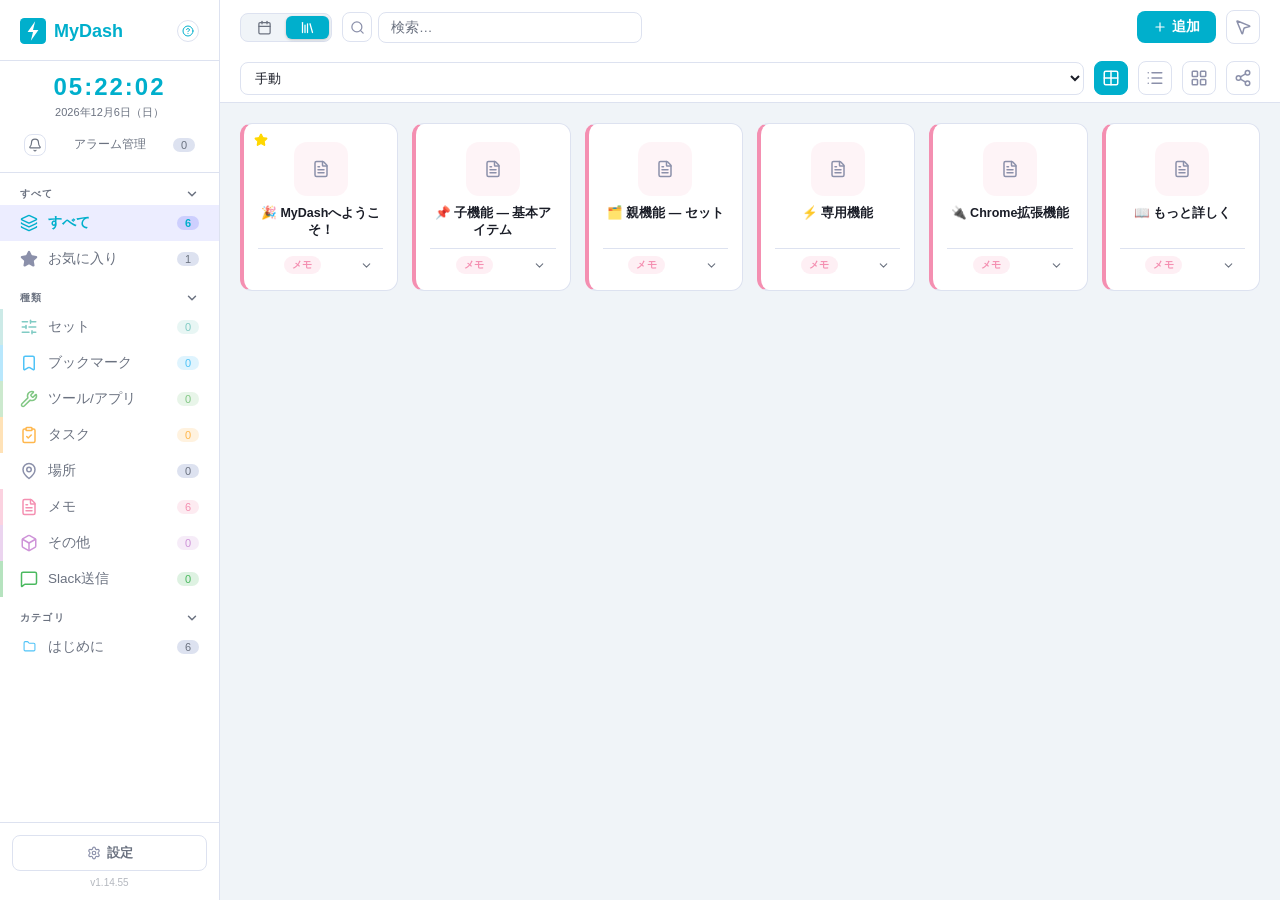
==== commit 911cf886: "fix: アイコンサイズ統一・ウィジェットタスクソートトグル追加 [v1.14.55] - widget.html: タスクソートトグルボタン追加（↑/↓日付順、localStorage永続化） - " ====
--- a/mydash.html
+++ b/mydash.html
@@ -296,6 +296,8 @@
 .qs-item { display:flex; align-items:center; gap:10px; padding:8px 12px; border-radius:8px; cursor:pointer; }
 .qs-item:hover, .qs-item.qs-active { background:rgba(124,131,253,0.12); }
 .qs-item-icon { width:28px; height:28px; border-radius:8px; display:flex; align-items:center; justify-content:center; font-size:16px; flex-shrink:0; }
+.qs-item-icon img { width:16px; height:16px; object-fit:contain; border-radius:3px; }
+.qs-item-icon .app-icon { width:16px; height:16px; }
 .qs-item-title { font-size:13.5px; flex:1; min-width:0; overflow:hidden; text-overflow:ellipsis; white-space:nowrap; }
 .qs-item-type { font-size:11px; color:var(--text-muted); flex-shrink:0; }
 kbd.sc-key { background:var(--border); color:var(--text); border-radius:5px; padding:2px 7px; font-size:12px; font-family:inherit; white-space:nowrap; }
@@ -1320,7 +1322,9 @@
 .sqp-item .sqp-icon { flex-shrink: 0; width: 20px; height: 20px; display: flex; align-items: center; justify-content: center; font-size: 16px; }
 .sqp-item .sqp-icon img { width: 20px; height: 20px; object-fit: contain; border-radius: 3px; }
 .tl-event-block img, .today-allday-card img { width: 20px; height: 20px; object-fit: contain; border-radius: 3px; flex-shrink: 0; }
-#sqp-title img { width: 20px; height: 20px; object-fit: contain; border-radius: 4px; }
+#sqp-title img, #sqkp-title img { width: 20px; height: 20px; object-fit: contain; border-radius: 4px; }
+#sqp-title .app-icon, #sqkp-title .app-icon { width: 16px; height: 16px; }
+.sqp-item .sqp-icon .app-icon { width: 16px; height: 16px; }
 .sqp-item .sqp-title { flex: 1; min-width: 0; overflow: hidden; text-overflow: ellipsis; white-space: nowrap; }
 .sqp-item .sqp-type { font-size: 11px; color: var(--text-muted); flex-shrink: 0; }
 .sqp-alarm { font-size: 12px; color: var(--text-muted); display: flex; align-items: center; gap: 5px; margin-top: 4px; }
@@ -1466,7 +1470,7 @@
 
   <div class="sidebar-footer">
     <button class="io-btn" data-app-action="open-settings" style="font-size:13px;font-weight:600;display:flex;align-items:center;gap:6px;justify-content:center"><span class="app-icon" style="-webkit-mask-image:var(--icon-settings);mask-image:var(--icon-settings);width:14px;height:14px"></span>設定</button>
-    <div style="text-align:center;font-size:10px;color:var(--text-muted);opacity:0.5">v1.14.54</div>
+    <div style="text-align:center;font-size:10px;color:var(--text-muted);opacity:0.5">v1.14.55</div>
   </div>
 </aside>
 
@@ -7376,7 +7380,7 @@
   }).join('');
   const cmdsHtml = cmdHits.map(c =>
     `<div class="qs-item" data-qs-cmd="${c.id}">
-      <div class="qs-item-icon" style="background:rgba(124,131,253,0.15)"><span class="app-icon" style="-webkit-mask-image:${c.icon};mask-image:${c.icon};width:14px;height:14px;background-color:var(--accent)"></span></div>
+      <div class="qs-item-icon" style="background:rgba(124,131,253,0.15)"><span class="app-icon" style="-webkit-mask-image:${c.icon};mask-image:${c.icon};background-color:var(--accent)"></span></div>
       <span class="qs-item-title">${esc(c.label)}</span>
       <span class="qs-item-type" style="color:var(--accent)">コマンド</span>
     </div>`
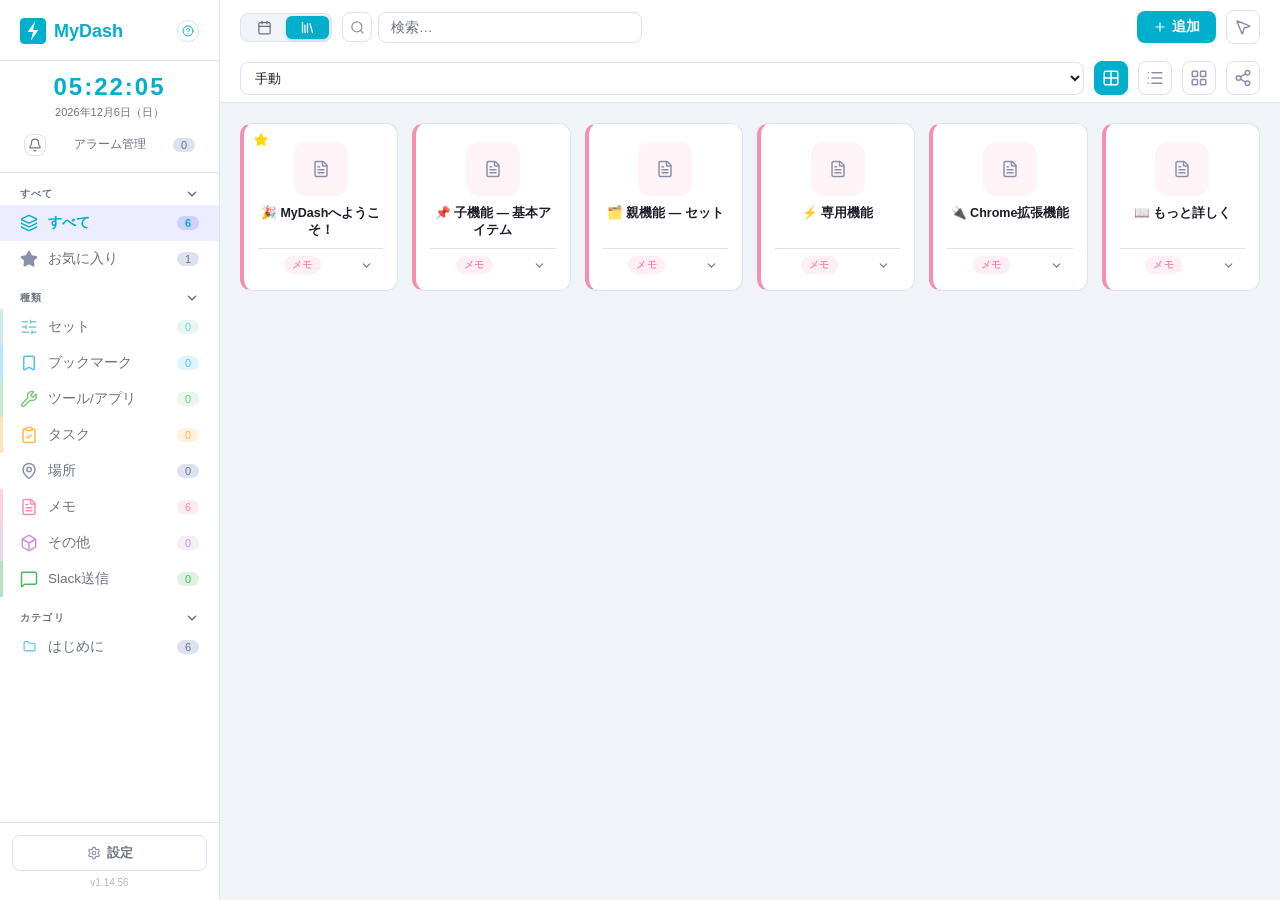
==== commit 94e1bfde: "refactor: アイコンCSS分離・アラームモジュール・Gist自動同期をIIFE化 [v1.14.56] - icons.css新規作成: SVGアイコンdata URI変数をHTMLから分離 " ====
--- a/mydash.html
+++ b/mydash.html
@@ -37,63 +37,8 @@
   document.getElementById('apple-touch-icon-link').href = c.toDataURL('image/png');
 })();
 </script>
+<link rel="stylesheet" href="icons.css">
 <style>
-/* SVG icons as data URIs for file:// compatibility */
-:root {
-  --icon-alarm: url('[data-uri]');
-  --icon-all: url('[data-uri]');
-  --icon-bell: url('[data-uri]');
-  --icon-bell-off: url('[data-uri]');
-  --icon-bookmark: url('[data-uri]');
-  --icon-box: url('[data-uri]');
-  --icon-alert-triangle: url('[data-uri]');
-  --icon-calendar: url('[data-uri]');
-  --icon-chevron-down: url('[data-uri]');
-  --icon-chevron-left: url('[data-uri]');
-  --icon-chevron-right: url('[data-uri]');
-  --icon-chevron-up: url('[data-uri]');
-  --icon-clipboard: url('[data-uri]');
-  --icon-close: url('[data-uri]');
-  --icon-download: url('[data-uri]');
-  --icon-duplicate: url('[data-uri]');
-  --icon-edit: url('[data-uri]');
-  --icon-external: url('[data-uri]');
-  --icon-folder: url('[data-uri]');
-  --icon-eye: url('[data-uri]');
-  --icon-grid: url('[data-uri]');
-  --icon-hamburger: url('[data-uri]');
-  --icon-help-circle: url('[data-uri]');
-  --icon-icon-view: url('[data-uri]');
-  --icon-lightning: url('[data-uri]');
-  --icon-link: url('[data-uri]');
-  --icon-list: url('[data-uri]');
-  --icon-lock: url('[data-uri]');
-  --icon-memo: url('[data-uri]');
-  --icon-monitor: url('[data-uri]');
-  --icon-moon: url('[data-uri]');
-  --icon-pause: url('[data-uri]');
-  --icon-phone: url('[data-uri]');
-  --icon-play-circle: url('[data-uri]');
-  --icon-plus: url('[data-uri]');
-  --icon-priority-high: url('[data-uri]');
-  --icon-priority-low: url('[data-uri]');
-  --icon-priority-medium: url('[data-uri]');
-  --icon-search: url('[data-uri]');
-  --icon-select: url('[data-uri]');
-  --icon-set: url('[data-uri]');
-  --icon-settings: url('[data-uri]');
-  --icon-slack: url('[data-uri]');
-  --icon-star: url('[data-uri]');
-  --icon-star-filled: url('[data-uri]');
-  --icon-sun: url('[data-uri]');
-  --icon-task: url('[data-uri]');
-  --icon-tool: url('[data-uri]');
-  --icon-trash: url('[data-uri]');
-  --icon-upload: url('[data-uri]');
-  --icon-widget: url('[data-uri]');
-  --icon-node: url('[data-uri]');
-  --icon-library: url('[data-uri]');
-}
 :root {
   --bg: #0f1117;
   --sidebar-bg: #1a1d27;
@@ -1470,7 +1415,7 @@
 
   <div class="sidebar-footer">
     <button class="io-btn" data-app-action="open-settings" style="font-size:13px;font-weight:600;display:flex;align-items:center;gap:6px;justify-content:center"><span class="app-icon" style="-webkit-mask-image:var(--icon-settings);mask-image:var(--icon-settings);width:14px;height:14px"></span>設定</button>
-    <div style="text-align:center;font-size:10px;color:var(--text-muted);opacity:0.5">v1.14.55</div>
+    <div style="text-align:center;font-size:10px;color:var(--text-muted);opacity:0.5">v1.14.56</div>
   </div>
 </aside>
 
@@ -5770,94 +5715,110 @@
 // ═══════════════════════════════════════════
 // Alarm System
 // ═══════════════════════════════════════════
-const ALARM_DAYS = ['日','月','火','水','木','金','土'];
-let _currentAlarm = null;
+
+// モーダルUI用変数（アイテム編集ダイアログが参照するため IIFE 外に残す）
 let _alarmFormId = null;
 let _alarmFormDays = [];
-let _alarmCheckLock = false;
 let _setAlarmMWDay = 0;
-let _snoozeTimer = null;
-
-function getAlarms() { return db.alarms || []; }
-
-function updateAlarmBadge() {
-  const el = document.getElementById('cnt-alarm');
-  if (!el) return;
-  const standaloneCount = getAlarms().filter(a => a.enabled).length;
-  const setAlarmCount = (db.items || []).filter(i => i.type === 'set' && i.alarm?.enabled).length;
-  el.textContent = standaloneCount + setAlarmCount;
-}
-
-function alarmSchedDesc(alarm) {
-  const s = alarm.schedule;
-  const daysStr = (s.days || []).map(d => ALARM_DAYS[d]).join('・');
-  const t = s.time || '';
-  const off = db.settings?.alarmOffsetMin || 0;
-  const offStr = off === 0 ? '' : off > 0 ? ` (+${off}分)` : ` (${Math.abs(off)}分前)`;
-  switch (s.type) {
-    case 'daily':            return `毎日 ${t}${offStr}`;
-    case 'weekly':           { const intv = s.interval||1; return `${intv>1?intv+'週ごと':'毎週'} ${daysStr} ${t}${offStr}`; }
-    case 'biweekly':         return `隔週 ${daysStr} ${t}${offStr}`;
-    case 'monthly-date':     return `毎月${s.monthDay}日 ${t}${offStr}`;
-    case 'monthly-weekday':  return `毎月第${s.weekdayN==-1?'最終':s.weekdayN}${ALARM_DAYS[s.weekday]??'?'} ${t}${offStr}`;
-    case 'yearly':           return `毎年${s.month}月${s.day}日 ${t}${offStr}`;
-    case 'once':             return `${s.date} ${t}${offStr}`;
-    default:                 return t;
-  }
-}
-
-function shouldFireAlarm(alarm, now) {
-  if (!alarm.enabled) return false;
-  const s = alarm.schedule;
-
-  // グローバルオフセット（±分）を適用した実際の発火時刻を計算
-  const offsetMin = db.settings.alarmOffsetMin || 0;
-  const [baseH, baseM] = (s.time || '00:00').split(':').map(Number);
-  const totalMin = ((baseH * 60 + baseM + offsetMin) % 1440 + 1440) % 1440;
-  const fireH = Math.floor(totalMin / 60);
-  const fireM = totalMin % 60;
-  const fireTime = `${String(fireH).padStart(2,'0')}:${String(fireM).padStart(2,'0')}`;
-
-  const hh = String(now.getHours()).padStart(2,'0');
-  const mm = String(now.getMinutes()).padStart(2,'0');
-  if (`${hh}:${mm}` !== fireTime) return false;
-
-  const todayKey = `${now.getFullYear()}-${String(now.getMonth()+1).padStart(2,'0')}-${String(now.getDate()).padStart(2,'0')}T${s.time}`;
-  if (alarm.lastFired === todayKey) return false;
-
-  switch (s.type) {
-    case 'daily': return true;
-    case 'weekly': {
-      if (!(s.days||[]).includes(now.getDay())) return false;
-      const intv = s.interval || 1;
-      if (intv <= 1) return true;
-      const refMonday = new Date(2000, 0, 3);
-      const weeksDiff = Math.round((now - refMonday) / (7*24*60*60*1000));
-      return weeksDiff % intv === 0;
+
+const {
+  getAlarms,
+  updateAlarmBadge,
+  alarmSchedDesc,
+  shouldFireAlarm,
+  toggleAlarmMute,
+  applyAlarmMuteUI,
+  startAlarmChecker,
+  showAlarmPopup,
+  closeAlarmPopup,
+  snoozeAlarm,
+  executeCurrentAlarm,
+} = (() => {
+  const ALARM_DAYS = ['日','月','火','水','木','金','土'];
+  let _currentAlarm = null;
+  let _alarmCheckLock = false;
+  let _snoozeTimer = null;
+
+  function getAlarms() { return db.alarms || []; }
+
+  function updateAlarmBadge() {
+    const el = document.getElementById('cnt-alarm');
+    if (!el) return;
+    const standaloneCount = getAlarms().filter(a => a.enabled).length;
+    const setAlarmCount = (db.items || []).filter(i => i.type === 'set' && i.alarm?.enabled).length;
+    el.textContent = standaloneCount + setAlarmCount;
+  }
+
+  function alarmSchedDesc(alarm) {
+    const s = alarm.schedule;
+    const daysStr = (s.days || []).map(d => ALARM_DAYS[d]).join('・');
+    const t = s.time || '';
+    const off = db.settings?.alarmOffsetMin || 0;
+    const offStr = off === 0 ? '' : off > 0 ? ` (+${off}分)` : ` (${Math.abs(off)}分前)`;
+    switch (s.type) {
+      case 'daily':            return `毎日 ${t}${offStr}`;
+      case 'weekly':           { const intv = s.interval||1; return `${intv>1?intv+'週ごと':'毎週'} ${daysStr} ${t}${offStr}`; }
+      case 'biweekly':         return `隔週 ${daysStr} ${t}${offStr}`;
+      case 'monthly-date':     return `毎月${s.monthDay}日 ${t}${offStr}`;
+      case 'monthly-weekday':  return `毎月第${s.weekdayN==-1?'最終':s.weekdayN}${ALARM_DAYS[s.weekday]??'?'} ${t}${offStr}`;
+      case 'yearly':           return `毎年${s.month}月${s.day}日 ${t}${offStr}`;
+      case 'once':             return `${s.date} ${t}${offStr}`;
+      default:                 return t;
     }
-    case 'biweekly': {
-      if (!(s.days||[]).includes(now.getDay())) return false;
-      if (!s.biweeklyRef) return true;
-      const ref = new Date(s.biweeklyRef);
-      return Math.round((now - ref) / (7*24*60*60*1000)) % 2 === 0;
+  }
+
+  function shouldFireAlarm(alarm, now) {
+    if (!alarm.enabled) return false;
+    const s = alarm.schedule;
+
+    // グローバルオフセット（±分）を適用した実際の発火時刻を計算
+    const offsetMin = db.settings.alarmOffsetMin || 0;
+    const [baseH, baseM] = (s.time || '00:00').split(':').map(Number);
+    const totalMin = ((baseH * 60 + baseM + offsetMin) % 1440 + 1440) % 1440;
+    const fireH = Math.floor(totalMin / 60);
+    const fireM = totalMin % 60;
+    const fireTime = `${String(fireH).padStart(2,'0')}:${String(fireM).padStart(2,'0')}`;
+
+    const hh = String(now.getHours()).padStart(2,'0');
+    const mm = String(now.getMinutes()).padStart(2,'0');
+    if (`${hh}:${mm}` !== fireTime) return false;
+
+    const todayKey = `${now.getFullYear()}-${String(now.getMonth()+1).padStart(2,'0')}-${String(now.getDate()).padStart(2,'0')}T${s.time}`;
+    if (alarm.lastFired === todayKey) return false;
+
+    switch (s.type) {
+      case 'daily': return true;
+      case 'weekly': {
+        if (!(s.days||[]).includes(now.getDay())) return false;
+        const intv = s.interval || 1;
+        if (intv <= 1) return true;
+        const refMonday = new Date(2000, 0, 3);
+        const weeksDiff = Math.round((now - refMonday) / (7*24*60*60*1000));
+        return weeksDiff % intv === 0;
+      }
+      case 'biweekly': {
+        if (!(s.days||[]).includes(now.getDay())) return false;
+        if (!s.biweeklyRef) return true;
+        const ref = new Date(s.biweeklyRef);
+        return Math.round((now - ref) / (7*24*60*60*1000)) % 2 === 0;
+      }
+      case 'monthly-date': return now.getDate() === (s.monthDay||1);
+      case 'monthly-weekday': {
+        if (now.getDay() !== s.weekday) return false;
+        if (s.weekdayN === -1) {
+          const next = new Date(now); next.setDate(next.getDate()+7);
+          return next.getMonth() !== now.getMonth();
+        }
+        return Math.ceil(now.getDate()/7) === s.weekdayN;
+      }
+      case 'yearly': return now.getMonth()+1 === s.month && now.getDate() === s.day;
+      case 'once': {
+        const dateKey = `${now.getFullYear()}-${String(now.getMonth()+1).padStart(2,'0')}-${String(now.getDate()).padStart(2,'0')}`;
+        return dateKey === s.date;
+      }
+      default: return false;
     }
-    case 'monthly-date': return now.getDate() === (s.monthDay||1);
-    case 'monthly-weekday': {
-      if (now.getDay() !== s.weekday) return false;
-      if (s.weekdayN === -1) {
-        const next = new Date(now); next.setDate(next.getDate()+7);
-        return next.getMonth() !== now.getMonth();
-      }
-      return Math.ceil(now.getDate()/7) === s.weekdayN;
-    }
-    case 'yearly': return now.getMonth()+1 === s.month && now.getDate() === s.day;
-    case 'once': {
-      const dateKey = `${now.getFullYear()}-${String(now.getMonth()+1).padStart(2,'0')}-${String(now.getDate()).padStart(2,'0')}`;
-      return dateKey === s.date;
-    }
-    default: return false;
-  }
-}
+  }
 
 // ═══════════════════════════════════════════
 // Widget
@@ -5881,114 +5842,129 @@
     });
 }
 
-function toggleAlarmMute() {
-  db.settings.alarmMuted = !db.settings.alarmMuted;
-  save();
-  applyAlarmMuteUI();
-  toast(db.settings.alarmMuted ? '集中モードON（アラーム無効）' : 'アラームONに戻しました', db.settings.alarmMuted ? '🔕' : '🔔');
-}
-
-function applyAlarmMuteUI() {
-  const btn = document.getElementById('alarm-mute-btn');
-  if (!btn) return;
-  const muted = db.settings.alarmMuted;
-  btn.innerHTML = muted ? '<span class="app-icon" style="-webkit-mask-image:var(--icon-bell-off);mask-image:var(--icon-bell-off);background-color:currentColor;width:14px;height:14px;vertical-align:middle;display:inline-block;"></span>' : '<span class="app-icon" style="-webkit-mask-image:var(--icon-bell);mask-image:var(--icon-bell);background-color:currentColor;width:14px;height:14px;vertical-align:middle;display:inline-block;"></span>';
-  btn.style.background = muted ? 'rgba(239,83,80,0.15)' : '';
-  btn.style.borderColor = muted ? 'rgba(239,83,80,0.5)' : '';
-}
-
-function startAlarmChecker() {
-  setInterval(() => {
+  function toggleAlarmMute() {
+    db.settings.alarmMuted = !db.settings.alarmMuted;
+    save();
+    applyAlarmMuteUI();
+    toast(db.settings.alarmMuted ? '集中モードON（アラーム無効）' : 'アラームONに戻しました', db.settings.alarmMuted ? '🔕' : '🔔');
+  }
+
+  function applyAlarmMuteUI() {
+    const btn = document.getElementById('alarm-mute-btn');
+    if (!btn) return;
+    const muted = db.settings.alarmMuted;
+    btn.innerHTML = muted ? '<span class="app-icon" style="-webkit-mask-image:var(--icon-bell-off);mask-image:var(--icon-bell-off);background-color:currentColor;width:14px;height:14px;vertical-align:middle;display:inline-block;"></span>' : '<span class="app-icon" style="-webkit-mask-image:var(--icon-bell);mask-image:var(--icon-bell);background-color:currentColor;width:14px;height:14px;vertical-align:middle;display:inline-block;"></span>';
+    btn.style.background = muted ? 'rgba(239,83,80,0.15)' : '';
+    btn.style.borderColor = muted ? 'rgba(239,83,80,0.5)' : '';
+  }
+
+  function startAlarmChecker() {
+    setInterval(() => {
+      const now = new Date();
+      if (db.settings.alarmMuted) return;
+      if (now.getSeconds() > 8) return;
+      if (_alarmCheckLock) return;
+      _alarmCheckLock = true;
+      setTimeout(() => { _alarmCheckLock = false; }, 50000);
+
+      for (const alarm of getAlarms()) {
+        if (shouldFireAlarm(alarm, now)) {
+          const todayKey = `${now.getFullYear()}-${String(now.getMonth()+1).padStart(2,'0')}-${String(now.getDate()).padStart(2,'0')}T${alarm.schedule.time}`;
+          alarm.lastFired = todayKey;
+          save();
+          showAlarmPopup(alarm);
+          break;
+        }
+      }
+      // セット内蔵アラームのチェック
+      for (const item of db.items.filter(i => i.type === 'set' && i.alarm?.enabled)) {
+        const synth = { ...item.alarm, name: item.title, action: { type: 'set', targetId: item.id } };
+        if (shouldFireAlarm(synth, now)) {
+          const todayKey = `${now.getFullYear()}-${String(now.getMonth()+1).padStart(2,'0')}-${String(now.getDate()).padStart(2,'0')}T${item.alarm.schedule.time}`;
+          item.alarm.lastFired = todayKey;
+          save();
+          showAlarmPopup(synth);
+          break;
+        }
+      }
+    }, 4000);
+  }
+
+  function showAlarmPopup(alarm) {
+    _currentAlarm = alarm;
+    const a = alarm.action;
+
+    document.getElementById('alarm-popup-name').textContent = alarm.name;
     const now = new Date();
-    if (db.settings.alarmMuted) return;
-    if (now.getSeconds() > 8) return;
-    if (_alarmCheckLock) return;
-    _alarmCheckLock = true;
-    setTimeout(() => { _alarmCheckLock = false; }, 50000);
-
-    for (const alarm of getAlarms()) {
-      if (shouldFireAlarm(alarm, now)) {
-        const todayKey = `${now.getFullYear()}-${String(now.getMonth()+1).padStart(2,'0')}-${String(now.getDate()).padStart(2,'0')}T${alarm.schedule.time}`;
-        alarm.lastFired = todayKey;
-        save();
-        showAlarmPopup(alarm);
-        break;
-      }
+    document.getElementById('alarm-popup-time').textContent =
+      `${now.getFullYear()}年${now.getMonth()+1}月${now.getDate()}日（${ALARM_DAYS[now.getDay()]}） ${alarm.schedule.time}`;
+
+    const execBtn = document.getElementById('alarm-popup-execute');
+    if (a?.type === 'set' && a.targetId) {
+      execBtn.style.display = '';
+      execBtn.innerHTML = '<span class="app-icon" style="-webkit-mask-image:var(--icon-play-circle);mask-image:var(--icon-play-circle);width:14px;height:14px;background-color:white"></span>開く';
+      execBtn.onclick = () => { closeAlarmPopup(); showSetQuickPanel(a.targetId); };
+    } else if (a?.type === 'url') {
+      execBtn.style.display = '';
+      execBtn.innerHTML = '🔗 開く';
+      execBtn.onclick = executeCurrentAlarm;
+    } else {
+      execBtn.style.display = 'none';
     }
-    // セット内蔵アラームのチェック
-    for (const item of db.items.filter(i => i.type === 'set' && i.alarm?.enabled)) {
-      const synth = { ...item.alarm, name: item.title, action: { type: 'set', targetId: item.id } };
-      if (shouldFireAlarm(synth, now)) {
-        const todayKey = `${now.getFullYear()}-${String(now.getMonth()+1).padStart(2,'0')}-${String(now.getDate()).padStart(2,'0')}T${item.alarm.schedule.time}`;
-        item.alarm.lastFired = todayKey;
-        save();
-        showAlarmPopup(synth);
-        break;
-      }
-    }
-  }, 4000);
-}
-
-function showAlarmPopup(alarm) {
-  _currentAlarm = alarm;
-  const a = alarm.action;
-
-  document.getElementById('alarm-popup-name').textContent = alarm.name;
-  const now = new Date();
-  document.getElementById('alarm-popup-time').textContent =
-    `${now.getFullYear()}年${now.getMonth()+1}月${now.getDate()}日（${ALARM_DAYS[now.getDay()]}） ${alarm.schedule.time}`;
-
-  const execBtn = document.getElementById('alarm-popup-execute');
-  if (a?.type === 'set' && a.targetId) {
-    execBtn.style.display = '';
-    execBtn.innerHTML = '<span class="app-icon" style="-webkit-mask-image:var(--icon-play-circle);mask-image:var(--icon-play-circle);width:14px;height:14px;background-color:white"></span>開く';
-    execBtn.onclick = () => { closeAlarmPopup(); showSetQuickPanel(a.targetId); };
-  } else if (a?.type === 'url') {
-    execBtn.style.display = '';
-    execBtn.innerHTML = '🔗 開く';
-    execBtn.onclick = executeCurrentAlarm;
-  } else {
-    execBtn.style.display = 'none';
-  }
-  showEl('alarm-popup-overlay');
-
-  // ビープ音
-  try {
-    const ctx = new AudioContext();
-    const osc = ctx.createOscillator();
-    const gain = ctx.createGain();
-    osc.connect(gain); gain.connect(ctx.destination);
-    osc.frequency.value = 880; osc.type = 'sine';
-    gain.gain.setValueAtTime(0.25, ctx.currentTime);
-    gain.gain.exponentialRampToValueAtTime(0.001, ctx.currentTime + 0.6);
-    osc.start(ctx.currentTime); osc.stop(ctx.currentTime + 0.6);
-  } catch(_) {}
-}
-
-function closeAlarmPopup() {
-  hideEl('alarm-popup-overlay');
-  _currentAlarm = null;
-}
-
-function snoozeAlarm() {
-  const alarm = _currentAlarm;
-  closeAlarmPopup();
-  if (!alarm) return;
-  if (_snoozeTimer) clearTimeout(_snoozeTimer);
-  _snoozeTimer = setTimeout(() => {
-    _snoozeTimer = null;
-    showAlarmPopup(alarm);
-  }, 5 * 60 * 1000);
-  toast('⏰ 5分後に再通知します', '🔔');
-}
-
-function executeCurrentAlarm() {
-  if (!_currentAlarm) return;
-  const a = _currentAlarm.action;
-  if (a?.type === 'set' && a.targetId) launchSet(a.targetId);
-  else if (a?.type === 'url' && a.url) window.open(a.url, '_blank');
-  closeAlarmPopup();
-}
+    showEl('alarm-popup-overlay');
+
+    // ビープ音
+    try {
+      const ctx = new AudioContext();
+      const osc = ctx.createOscillator();
+      const gain = ctx.createGain();
+      osc.connect(gain); gain.connect(ctx.destination);
+      osc.frequency.value = 880; osc.type = 'sine';
+      gain.gain.setValueAtTime(0.25, ctx.currentTime);
+      gain.gain.exponentialRampToValueAtTime(0.001, ctx.currentTime + 0.6);
+      osc.start(ctx.currentTime); osc.stop(ctx.currentTime + 0.6);
+    } catch(_) {}
+  }
+
+  function closeAlarmPopup() {
+    hideEl('alarm-popup-overlay');
+    _currentAlarm = null;
+  }
+
+  function snoozeAlarm() {
+    const alarm = _currentAlarm;
+    closeAlarmPopup();
+    if (!alarm) return;
+    if (_snoozeTimer) clearTimeout(_snoozeTimer);
+    _snoozeTimer = setTimeout(() => {
+      _snoozeTimer = null;
+      showAlarmPopup(alarm);
+    }, 5 * 60 * 1000);
+    toast('⏰ 5分後に再通知します', '🔔');
+  }
+
+  function executeCurrentAlarm() {
+    if (!_currentAlarm) return;
+    const a = _currentAlarm.action;
+    if (a?.type === 'set' && a.targetId) launchSet(a.targetId);
+    else if (a?.type === 'url' && a.url) window.open(a.url, '_blank');
+    closeAlarmPopup();
+  }
+
+  return {
+    getAlarms,
+    updateAlarmBadge,
+    alarmSchedDesc,
+    shouldFireAlarm,
+    toggleAlarmMute,
+    applyAlarmMuteUI,
+    startAlarmChecker,
+    showAlarmPopup,
+    closeAlarmPopup,
+    snoozeAlarm,
+    executeCurrentAlarm,
+  };
+})();
 
 // ═══════════════════════════════════════════
 // Google Calendar ICS Import
@@ -6304,78 +6280,86 @@
 }
 
 // ── Gist自動同期 ────────────────────────────────
-let _gistAutoSyncTimer = null;
-let _gistSyncing = false;
-
-function scheduleGistAutoSync() {
-  if (_gistSyncing) return;
-  const token = localStorage.getItem('mydash_github_token') || '';
-  const gistId = localStorage.getItem('mydash_gist_id') || '';
-  if (!token || !gistId) return;
-  clearTimeout(_gistAutoSyncTimer);
-  _gistAutoSyncTimer = setTimeout(gistAutoUpload, 2000);
-}
-
-async function gistAutoUpload() {
-  const token = localStorage.getItem('mydash_github_token') || '';
-  const gistId = localStorage.getItem('mydash_gist_id') || '';
-  if (!token || !gistId) return;
-  try {
-    const res = await fetch(`https://api.github.com/gists/${gistId}`, {
-      method: 'PATCH',
-      headers: { 'Authorization': `token ${token}`, 'Content-Type': 'application/json' },
-      body: JSON.stringify({ files: { 'mydash-data.json': { content: JSON.stringify(db) } } })
-    });
-    if (res.ok) localStorage.setItem('mydash_gist_last_sync', new Date().toISOString());
-  } catch(e) {
-    console.warn('[MyDash] Gist auto-upload failed:', e.message);
-  }
-}
-
-async function gistAutoDownload() {
-  const token = localStorage.getItem('mydash_github_token') || '';
-  const gistId = localStorage.getItem('mydash_gist_id') || '';
-  if (!token || !gistId) return;
-  if (_gistSyncing) return;
-  _gistSyncing = true;
-  try {
-    const res = await fetch(`https://api.github.com/gists/${gistId}`, {
-      headers: { 'Authorization': `token ${token}` }
-    });
-    if (!res.ok) return;
-    const data = await res.json();
-    const raw = data.files['mydash-data.json']?.content;
-    if (!raw) return;
-    const remote = JSON.parse(raw);
-
-    const remoteVersion = remote.version || 0;
-    const localVersion = db.version || 0;
-
-    // ローカルにversionがない（古いデータ or 初回）はリモート優先
-    // リモートが新しい場合も同様
-    if (remoteVersion > localVersion || localVersion === 0) {
-      // リモートで完全上書き（alarmMutedはデバイスローカルなので保持）
-      const prevJson = JSON.stringify(db.items);
-      const prevMuted = db.settings?.alarmMuted;
-      Object.assign(db, remote);
-      if (db.settings && prevMuted !== undefined) db.settings.alarmMuted = prevMuted;
-      localStorage.setItem(STORAGE_KEY, JSON.stringify(db));
-      rebuildIndex();
-      if (JSON.stringify(db.items) !== prevJson) {
-        render();
-        toast('☁️ Gistから同期しました');
+const {
+  scheduleGistAutoSync,
+  gistAutoUpload,
+  gistAutoDownload,
+} = (() => {
+  let _gistAutoSyncTimer = null;
+  let _gistSyncing = false;
+
+  function scheduleGistAutoSync() {
+    if (_gistSyncing) return;
+    const token = localStorage.getItem('mydash_github_token') || '';
+    const gistId = localStorage.getItem('mydash_gist_id') || '';
+    if (!token || !gistId) return;
+    clearTimeout(_gistAutoSyncTimer);
+    _gistAutoSyncTimer = setTimeout(gistAutoUpload, 2000);
+  }
+
+  async function gistAutoUpload() {
+    const token = localStorage.getItem('mydash_github_token') || '';
+    const gistId = localStorage.getItem('mydash_gist_id') || '';
+    if (!token || !gistId) return;
+    try {
+      const res = await fetch(`https://api.github.com/gists/${gistId}`, {
+        method: 'PATCH',
+        headers: { 'Authorization': `token ${token}`, 'Content-Type': 'application/json' },
+        body: JSON.stringify({ files: { 'mydash-data.json': { content: JSON.stringify(db) } } })
+      });
+      if (res.ok) localStorage.setItem('mydash_gist_last_sync', new Date().toISOString());
+    } catch(e) {
+      console.warn('[MyDash] Gist auto-upload failed:', e.message);
+    }
+  }
+
+  async function gistAutoDownload() {
+    const token = localStorage.getItem('mydash_github_token') || '';
+    const gistId = localStorage.getItem('mydash_gist_id') || '';
+    if (!token || !gistId) return;
+    if (_gistSyncing) return;
+    _gistSyncing = true;
+    try {
+      const res = await fetch(`https://api.github.com/gists/${gistId}`, {
+        headers: { 'Authorization': `token ${token}` }
+      });
+      if (!res.ok) return;
+      const data = await res.json();
+      const raw = data.files['mydash-data.json']?.content;
+      if (!raw) return;
+      const remote = JSON.parse(raw);
+
+      const remoteVersion = remote.version || 0;
+      const localVersion = db.version || 0;
+
+      // ローカルにversionがない（古いデータ or 初回）はリモート優先
+      // リモートが新しい場合も同様
+      if (remoteVersion > localVersion || localVersion === 0) {
+        // リモートで完全上書き（alarmMutedはデバイスローカルなので保持）
+        const prevJson = JSON.stringify(db.items);
+        const prevMuted = db.settings?.alarmMuted;
+        Object.assign(db, remote);
+        if (db.settings && prevMuted !== undefined) db.settings.alarmMuted = prevMuted;
+        localStorage.setItem(STORAGE_KEY, JSON.stringify(db));
+        rebuildIndex();
+        if (JSON.stringify(db.items) !== prevJson) {
+          render();
+          toast('☁️ Gistから同期しました');
+        }
+      } else if (localVersion > remoteVersion) {
+        // ローカルが新しい → アップロード
+        await gistAutoUpload();
       }
-    } else if (localVersion > remoteVersion) {
-      // ローカルが新しい → アップロード
-      await gistAutoUpload();
+      // 同バージョン（同一）なら何もしない
+    } catch(e) {
+      console.warn('[MyDash] Gist auto-download failed:', e.message);
+    } finally {
+      _gistSyncing = false;
     }
-    // 同バージョン（同一）なら何もしない
-  } catch(e) {
-    console.warn('[MyDash] Gist auto-download failed:', e.message);
-  } finally {
-    _gistSyncing = false;
-  }
-}
+  }
+
+  return { scheduleGistAutoSync, gistAutoUpload, gistAutoDownload };
+})();
 
 // ── Dockインポート ──────────────────────────────
 async function openDockImportModal() {
--- a/icons.css
+++ b/icons.css
@@ -0,0 +1,80 @@
+/*
+ * icons.css
+ * SVG icon variables (data URIs) for file:// compatibility.
+ *
+ * 読み込み順: <style>（mydash.html本体）より前に読み込むこと。
+ *
+ * ⚠️ 残件: --icon-place, --icon-script はカラー変数と混在しているため
+ *          mydash.html 内の :root に残してある（次ステップで整理予定）
+ */
+
+:root {
+
+  /* === [navigation] === */
+  --icon-chevron-down: url('[data-uri]');
+  --icon-chevron-left: url('[data-uri]');
+  --icon-chevron-right: url('[data-uri]');
+  --icon-chevron-up: url('[data-uri]');
+  --icon-hamburger: url('[data-uri]');
+  --icon-close: url('[data-uri]');
+  --icon-search: url('[data-uri]');
+  --icon-external: url('[data-uri]');
+  --icon-eye: url('[data-uri]');
+
+  /* === [actions] === */
+  --icon-edit: url('[data-uri]');
+  --icon-trash: url('[data-uri]');
+  --icon-duplicate: url('[data-uri]');
+  --icon-plus: url('[data-uri]');
+  --icon-download: url('[data-uri]');
+  --icon-upload: url('[data-uri]');
+  --icon-clipboard: url('[data-uri]');
+  --icon-bookmark: url('[data-uri]');
+  --icon-star: url('[data-uri]');
+  --icon-star-filled: url('[data-uri]');
+
+  /* === [ui-controls] === */
+  --icon-bell: url('[data-uri]');
+  --icon-bell-off: url('[data-uri]');
+  --icon-alarm: url('[data-uri]');
+  --icon-lock: url('[data-uri]');
+  --icon-moon: url('[data-uri]');
+  --icon-sun: url('[data-uri]');
+  --icon-settings: url('[data-uri]');
+
+  /* === [item-types] === */
+  --icon-task: url('[data-uri]');
+  --icon-memo: url('[data-uri]');
+  --icon-tool: url('[data-uri]');
+  --icon-box: url('[data-uri]');
+  --icon-set: url('[data-uri]');
+  --icon-calendar: url('[data-uri]');
+  --icon-slack: url('[data-uri]');
+  --icon-monitor: url('[data-uri]');
+  --icon-phone: url('[data-uri]');
+  --icon-grid: url('[data-uri]');
+  --icon-list: url('[data-uri]');
+
+  /* === [views] === */
+  --icon-icon-view: url('[data-uri]');
+  --icon-node: url('[data-uri]');
+  --icon-library: url('[data-uri]');
+  --icon-all: url('[data-uri]');
+
+  /* === [priority] === */
+  --icon-priority-high: url('[data-uri]');
+  --icon-priority-medium: url('[data-uri]');
+  --icon-priority-low: url('[data-uri]');
+
+  /* === [misc] === */
+  --icon-alert-triangle: url('[data-uri]');
+  --icon-help-circle: url('[data-uri]');
+  --icon-lightning: url('[data-uri]');
+  --icon-pause: url('[data-uri]');
+  --icon-play-circle: url('[data-uri]');
+  --icon-select: url('[data-uri]');
+  --icon-widget: url('[data-uri]');
+  --icon-link: url('[data-uri]');
+  --icon-folder: url('[data-uri]');
+
+}
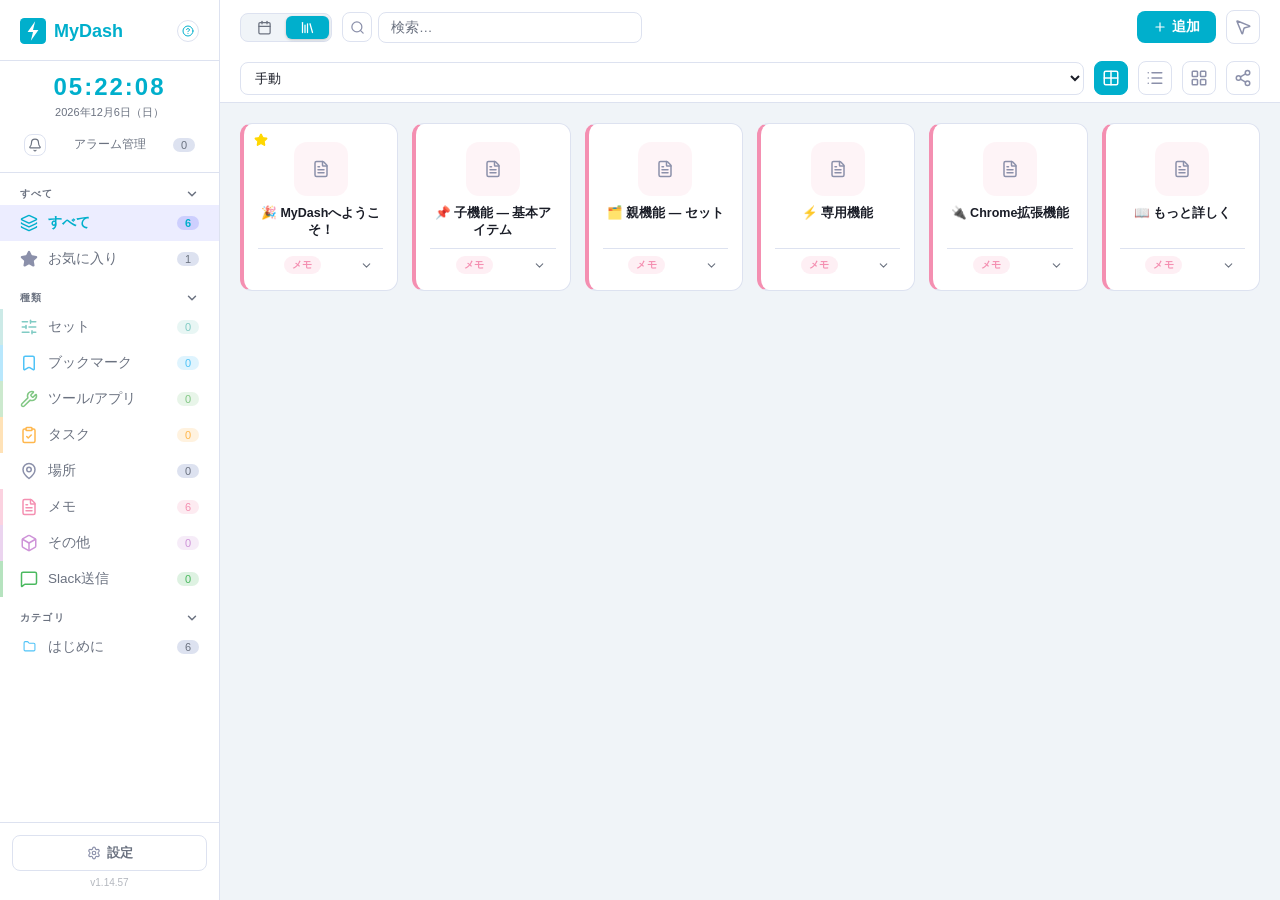
==== commit ae9ab6d7: "refactor: AlarmModuleをcreateAlarmModule(deps)化・iconCardClick廃止・Gist設定保護拡張 [v1.14.57] - AlarmSystem: " ====
--- a/mydash.html
+++ b/mydash.html
@@ -1415,7 +1415,7 @@
 
   <div class="sidebar-footer">
     <button class="io-btn" data-app-action="open-settings" style="font-size:13px;font-weight:600;display:flex;align-items:center;gap:6px;justify-content:center"><span class="app-icon" style="-webkit-mask-image:var(--icon-settings);mask-image:var(--icon-settings);width:14px;height:14px"></span>設定</button>
-    <div style="text-align:center;font-size:10px;color:var(--text-muted);opacity:0.5">v1.14.56</div>
+    <div style="text-align:center;font-size:10px;color:var(--text-muted);opacity:0.5">v1.14.57</div>
   </div>
 </aside>
 
@@ -4199,24 +4199,13 @@
   });
 }
 
-function iconCardClick(event, id) {
-  if (state.selectMode) { if (!_selectTouchHandled) toggleItemSelect(id, !state.selectedIds.has(id), event.shiftKey); return; }
-  const item = db.items.find(i => i.id === id);
-  if (!item) return;
-  if (item.type === 'set') { showSetQuickPanel(id); return; }
-  if (item.type === 'place') { showPlaceQuickPanel(id); return; }
-  if (item.type === 'slack') { showSlackQuickPanel(id); return; }
-  if (item.type === 'script') { execScriptItem(item); return; }
-  if (item.type === 'memo' || item.type === 'task') { showQuickEdit(id); return; }
-  cardClick(event, id);
-}
 
 function iconCard(item) {
   const tc = typeColor(item);
   const selChkI = state.selectMode ? `<div style="position:absolute;top:2px;left:2px;z-index:3;pointer-events:none"><input type="checkbox" ${state.selectedIds.has(item.id)?'checked':''} style="width:14px;height:14px;accent-color:var(--set);pointer-events:none"></div>` : '';
   const titleSuffix = item.type === 'set' ? ' ▶ クリックでパネルを開く' : item.type === 'slack' ? ' ▶ Slackに送信' : '';
   return `<div class="icon-wrap${(item.appName || item.type === 'window-session') ? ' server-feature' : ''}${item.hidden?' item-hidden':''}">
-    <div class="icon-card${state.selectedIds.has(item.id)?' selected':''}" data-id="${item.id}" data-card-id="${item.id}" data-card-type="icon"
+    <div class="icon-card${state.selectedIds.has(item.id)?' selected':''}" data-id="${item.id}" data-card-id="${item.id}"
         title="${esc(item.title)}${titleSuffix}" style="border-top:3px solid ${tc}">
       ${selChkI}
       <div class="card-icon icon-bg-${item.type}">${iconHtml(item,'lg')}</div>
@@ -5716,36 +5705,38 @@
 // Alarm System
 // ═══════════════════════════════════════════
 
-// モーダルUI用変数（アイテム編集ダイアログが参照するため IIFE 外に残す）
+// モーダルUI用変数（アイテム編集ダイアログが参照するため createAlarmModule 外に残す）
 let _alarmFormId = null;
 let _alarmFormDays = [];
 let _setAlarmMWDay = 0;
 
-const {
-  getAlarms,
-  updateAlarmBadge,
-  alarmSchedDesc,
-  shouldFireAlarm,
-  toggleAlarmMute,
-  applyAlarmMuteUI,
-  startAlarmChecker,
-  showAlarmPopup,
-  closeAlarmPopup,
-  snoozeAlarm,
-  executeCurrentAlarm,
-} = (() => {
+/**
+ * deps interface:
+ *   getAlarms()          → Alarm[]        db.alarms の参照
+ *   getItems()           → Item[]         db.items の参照
+ *   isAlarmMuted()       → boolean        db.settings.alarmMuted の参照
+ *   setAlarmMuted(v)     → void           db.settings.alarmMuted の書き込み
+ *   getAlarmOffset()     → number         db.settings.alarmOffsetMin の参照（分）
+ *   save()               → void           localStorageへの保存
+ *   toast(msg, icon?)    → void           通知トースト
+ *   showEl(id)           → void           getElementById + display:flex
+ *   hideEl(id)           → void           getElementById + display:none
+ *   launchSet(id)        → void           セットを一括起動
+ *   onOpenSet(targetId)  → void           アラームポップアップ→セットQuickPanelを開く
+ */
+function createAlarmModule(deps) {
   const ALARM_DAYS = ['日','月','火','水','木','金','土'];
   let _currentAlarm = null;
   let _alarmCheckLock = false;
   let _snoozeTimer = null;
 
-  function getAlarms() { return db.alarms || []; }
+  function getAlarms() { return deps.getAlarms(); }
 
   function updateAlarmBadge() {
     const el = document.getElementById('cnt-alarm');
     if (!el) return;
     const standaloneCount = getAlarms().filter(a => a.enabled).length;
-    const setAlarmCount = (db.items || []).filter(i => i.type === 'set' && i.alarm?.enabled).length;
+    const setAlarmCount = deps.getItems().filter(i => i.type === 'set' && i.alarm?.enabled).length;
     el.textContent = standaloneCount + setAlarmCount;
   }
 
@@ -5753,7 +5744,7 @@
     const s = alarm.schedule;
     const daysStr = (s.days || []).map(d => ALARM_DAYS[d]).join('・');
     const t = s.time || '';
-    const off = db.settings?.alarmOffsetMin || 0;
+    const off = deps.getAlarmOffset();
     const offStr = off === 0 ? '' : off > 0 ? ` (+${off}分)` : ` (${Math.abs(off)}分前)`;
     switch (s.type) {
       case 'daily':            return `毎日 ${t}${offStr}`;
@@ -5772,7 +5763,7 @@
     const s = alarm.schedule;
 
     // グローバルオフセット（±分）を適用した実際の発火時刻を計算
-    const offsetMin = db.settings.alarmOffsetMin || 0;
+    const offsetMin = deps.getAlarmOffset();
     const [baseH, baseM] = (s.time || '00:00').split(':').map(Number);
     const totalMin = ((baseH * 60 + baseM + offsetMin) % 1440 + 1440) % 1440;
     const fireH = Math.floor(totalMin / 60);
@@ -5820,6 +5811,131 @@
     }
   }
 
+  function toggleAlarmMute() {
+    const newMuted = !deps.isAlarmMuted();
+    deps.setAlarmMuted(newMuted);
+    deps.save();
+    applyAlarmMuteUI();
+    deps.toast(newMuted ? '集中モードON（アラーム無効）' : 'アラームONに戻しました', newMuted ? '🔕' : '🔔');
+  }
+
+  function applyAlarmMuteUI() {
+    const btn = document.getElementById('alarm-mute-btn');
+    if (!btn) return;
+    const muted = deps.isAlarmMuted();
+    btn.innerHTML = muted ? '<span class="app-icon" style="-webkit-mask-image:var(--icon-bell-off);mask-image:var(--icon-bell-off);background-color:currentColor;width:14px;height:14px;vertical-align:middle;display:inline-block;"></span>' : '<span class="app-icon" style="-webkit-mask-image:var(--icon-bell);mask-image:var(--icon-bell);background-color:currentColor;width:14px;height:14px;vertical-align:middle;display:inline-block;"></span>';
+    btn.style.background = muted ? 'rgba(239,83,80,0.15)' : '';
+    btn.style.borderColor = muted ? 'rgba(239,83,80,0.5)' : '';
+  }
+
+  function startAlarmChecker() {
+    setInterval(() => {
+      const now = new Date();
+      if (deps.isAlarmMuted()) return;
+      if (now.getSeconds() > 8) return;
+      if (_alarmCheckLock) return;
+      _alarmCheckLock = true;
+      setTimeout(() => { _alarmCheckLock = false; }, 50000);
+
+      for (const alarm of getAlarms()) {
+        if (shouldFireAlarm(alarm, now)) {
+          const todayKey = `${now.getFullYear()}-${String(now.getMonth()+1).padStart(2,'0')}-${String(now.getDate()).padStart(2,'0')}T${alarm.schedule.time}`;
+          alarm.lastFired = todayKey;
+          deps.save();
+          showAlarmPopup(alarm);
+          break;
+        }
+      }
+      // セット内蔵アラームのチェック
+      for (const item of deps.getItems().filter(i => i.type === 'set' && i.alarm?.enabled)) {
+        const synth = { ...item.alarm, name: item.title, action: { type: 'set', targetId: item.id } };
+        if (shouldFireAlarm(synth, now)) {
+          const todayKey = `${now.getFullYear()}-${String(now.getMonth()+1).padStart(2,'0')}-${String(now.getDate()).padStart(2,'0')}T${item.alarm.schedule.time}`;
+          item.alarm.lastFired = todayKey;
+          deps.save();
+          showAlarmPopup(synth);
+          break;
+        }
+      }
+    }, 4000);
+  }
+
+  function showAlarmPopup(alarm) {
+    _currentAlarm = alarm;
+    const a = alarm.action;
+
+    document.getElementById('alarm-popup-name').textContent = alarm.name;
+    const now = new Date();
+    document.getElementById('alarm-popup-time').textContent =
+      `${now.getFullYear()}年${now.getMonth()+1}月${now.getDate()}日（${ALARM_DAYS[now.getDay()]}） ${alarm.schedule.time}`;
+
+    const execBtn = document.getElementById('alarm-popup-execute');
+    if (a?.type === 'set' && a.targetId) {
+      execBtn.style.display = '';
+      execBtn.innerHTML = '<span class="app-icon" style="-webkit-mask-image:var(--icon-play-circle);mask-image:var(--icon-play-circle);width:14px;height:14px;background-color:white"></span>開く';
+      execBtn.onclick = () => { closeAlarmPopup(); deps.onOpenSet(a.targetId); };
+    } else if (a?.type === 'url') {
+      execBtn.style.display = '';
+      execBtn.innerHTML = '🔗 開く';
+      execBtn.onclick = executeCurrentAlarm;
+    } else {
+      execBtn.style.display = 'none';
+    }
+    deps.showEl('alarm-popup-overlay');
+
+    // ビープ音
+    try {
+      const ctx = new AudioContext();
+      const osc = ctx.createOscillator();
+      const gain = ctx.createGain();
+      osc.connect(gain); gain.connect(ctx.destination);
+      osc.frequency.value = 880; osc.type = 'sine';
+      gain.gain.setValueAtTime(0.25, ctx.currentTime);
+      gain.gain.exponentialRampToValueAtTime(0.001, ctx.currentTime + 0.6);
+      osc.start(ctx.currentTime); osc.stop(ctx.currentTime + 0.6);
+    } catch(_) {}
+  }
+
+  function closeAlarmPopup() {
+    deps.hideEl('alarm-popup-overlay');
+    _currentAlarm = null;
+  }
+
+  function snoozeAlarm() {
+    const alarm = _currentAlarm;
+    closeAlarmPopup();
+    if (!alarm) return;
+    if (_snoozeTimer) clearTimeout(_snoozeTimer);
+    _snoozeTimer = setTimeout(() => {
+      _snoozeTimer = null;
+      showAlarmPopup(alarm);
+    }, 5 * 60 * 1000);
+    deps.toast('⏰ 5分後に再通知します', '🔔');
+  }
+
+  function executeCurrentAlarm() {
+    if (!_currentAlarm) return;
+    const a = _currentAlarm.action;
+    if (a?.type === 'set' && a.targetId) deps.launchSet(a.targetId);
+    else if (a?.type === 'url' && a.url) window.open(a.url, '_blank');
+    closeAlarmPopup();
+  }
+
+  return {
+    getAlarms,
+    updateAlarmBadge,
+    alarmSchedDesc,
+    shouldFireAlarm,
+    toggleAlarmMute,
+    applyAlarmMuteUI,
+    startAlarmChecker,
+    showAlarmPopup,
+    closeAlarmPopup,
+    snoozeAlarm,
+    executeCurrentAlarm,
+  };
+}
+
 // ═══════════════════════════════════════════
 // Widget
 // ═══════════════════════════════════════════
@@ -5842,129 +5958,31 @@
     });
 }
 
-  function toggleAlarmMute() {
-    db.settings.alarmMuted = !db.settings.alarmMuted;
-    save();
-    applyAlarmMuteUI();
-    toast(db.settings.alarmMuted ? '集中モードON（アラーム無効）' : 'アラームONに戻しました', db.settings.alarmMuted ? '🔕' : '🔔');
-  }
-
-  function applyAlarmMuteUI() {
-    const btn = document.getElementById('alarm-mute-btn');
-    if (!btn) return;
-    const muted = db.settings.alarmMuted;
-    btn.innerHTML = muted ? '<span class="app-icon" style="-webkit-mask-image:var(--icon-bell-off);mask-image:var(--icon-bell-off);background-color:currentColor;width:14px;height:14px;vertical-align:middle;display:inline-block;"></span>' : '<span class="app-icon" style="-webkit-mask-image:var(--icon-bell);mask-image:var(--icon-bell);background-color:currentColor;width:14px;height:14px;vertical-align:middle;display:inline-block;"></span>';
-    btn.style.background = muted ? 'rgba(239,83,80,0.15)' : '';
-    btn.style.borderColor = muted ? 'rgba(239,83,80,0.5)' : '';
-  }
-
-  function startAlarmChecker() {
-    setInterval(() => {
-      const now = new Date();
-      if (db.settings.alarmMuted) return;
-      if (now.getSeconds() > 8) return;
-      if (_alarmCheckLock) return;
-      _alarmCheckLock = true;
-      setTimeout(() => { _alarmCheckLock = false; }, 50000);
-
-      for (const alarm of getAlarms()) {
-        if (shouldFireAlarm(alarm, now)) {
-          const todayKey = `${now.getFullYear()}-${String(now.getMonth()+1).padStart(2,'0')}-${String(now.getDate()).padStart(2,'0')}T${alarm.schedule.time}`;
-          alarm.lastFired = todayKey;
-          save();
-          showAlarmPopup(alarm);
-          break;
-        }
-      }
-      // セット内蔵アラームのチェック
-      for (const item of db.items.filter(i => i.type === 'set' && i.alarm?.enabled)) {
-        const synth = { ...item.alarm, name: item.title, action: { type: 'set', targetId: item.id } };
-        if (shouldFireAlarm(synth, now)) {
-          const todayKey = `${now.getFullYear()}-${String(now.getMonth()+1).padStart(2,'0')}-${String(now.getDate()).padStart(2,'0')}T${item.alarm.schedule.time}`;
-          item.alarm.lastFired = todayKey;
-          save();
-          showAlarmPopup(synth);
-          break;
-        }
-      }
-    }, 4000);
-  }
-
-  function showAlarmPopup(alarm) {
-    _currentAlarm = alarm;
-    const a = alarm.action;
-
-    document.getElementById('alarm-popup-name').textContent = alarm.name;
-    const now = new Date();
-    document.getElementById('alarm-popup-time').textContent =
-      `${now.getFullYear()}年${now.getMonth()+1}月${now.getDate()}日（${ALARM_DAYS[now.getDay()]}） ${alarm.schedule.time}`;
-
-    const execBtn = document.getElementById('alarm-popup-execute');
-    if (a?.type === 'set' && a.targetId) {
-      execBtn.style.display = '';
-      execBtn.innerHTML = '<span class="app-icon" style="-webkit-mask-image:var(--icon-play-circle);mask-image:var(--icon-play-circle);width:14px;height:14px;background-color:white"></span>開く';
-      execBtn.onclick = () => { closeAlarmPopup(); showSetQuickPanel(a.targetId); };
-    } else if (a?.type === 'url') {
-      execBtn.style.display = '';
-      execBtn.innerHTML = '🔗 開く';
-      execBtn.onclick = executeCurrentAlarm;
-    } else {
-      execBtn.style.display = 'none';
-    }
-    showEl('alarm-popup-overlay');
-
-    // ビープ音
-    try {
-      const ctx = new AudioContext();
-      const osc = ctx.createOscillator();
-      const gain = ctx.createGain();
-      osc.connect(gain); gain.connect(ctx.destination);
-      osc.frequency.value = 880; osc.type = 'sine';
-      gain.gain.setValueAtTime(0.25, ctx.currentTime);
-      gain.gain.exponentialRampToValueAtTime(0.001, ctx.currentTime + 0.6);
-      osc.start(ctx.currentTime); osc.stop(ctx.currentTime + 0.6);
-    } catch(_) {}
-  }
-
-  function closeAlarmPopup() {
-    hideEl('alarm-popup-overlay');
-    _currentAlarm = null;
-  }
-
-  function snoozeAlarm() {
-    const alarm = _currentAlarm;
-    closeAlarmPopup();
-    if (!alarm) return;
-    if (_snoozeTimer) clearTimeout(_snoozeTimer);
-    _snoozeTimer = setTimeout(() => {
-      _snoozeTimer = null;
-      showAlarmPopup(alarm);
-    }, 5 * 60 * 1000);
-    toast('⏰ 5分後に再通知します', '🔔');
-  }
-
-  function executeCurrentAlarm() {
-    if (!_currentAlarm) return;
-    const a = _currentAlarm.action;
-    if (a?.type === 'set' && a.targetId) launchSet(a.targetId);
-    else if (a?.type === 'url' && a.url) window.open(a.url, '_blank');
-    closeAlarmPopup();
-  }
-
-  return {
-    getAlarms,
-    updateAlarmBadge,
-    alarmSchedDesc,
-    shouldFireAlarm,
-    toggleAlarmMute,
-    applyAlarmMuteUI,
-    startAlarmChecker,
-    showAlarmPopup,
-    closeAlarmPopup,
-    snoozeAlarm,
-    executeCurrentAlarm,
-  };
-})();
+const {
+  getAlarms,
+  updateAlarmBadge,
+  alarmSchedDesc,
+  shouldFireAlarm,
+  toggleAlarmMute,
+  applyAlarmMuteUI,
+  startAlarmChecker,
+  showAlarmPopup,
+  closeAlarmPopup,
+  snoozeAlarm,
+  executeCurrentAlarm,
+} = createAlarmModule({
+  getAlarms:      () => db.alarms || [],
+  getItems:       () => db.items || [],
+  isAlarmMuted:   () => !!db.settings.alarmMuted,
+  setAlarmMuted:  (v) => { db.settings.alarmMuted = v; },
+  getAlarmOffset: () => db.settings?.alarmOffsetMin || 0,
+  save,
+  toast,
+  showEl,
+  hideEl,
+  launchSet,
+  onOpenSet: (targetId) => showSetQuickPanel(targetId),
+});
 
 // ═══════════════════════════════════════════
 // Google Calendar ICS Import
@@ -6267,10 +6285,12 @@
     if (!raw) throw new Error('データが見つかりません');
     const remote = JSON.parse(raw);
 
-    // リモートで完全上書き（alarmMutedはデバイスローカルなので保持）
-    const prevMuted = db.settings?.alarmMuted;
+    // リモートで完全上書き（デバイスローカル設定は保持）
+    const PRESERVE_KEYS = ['alarmMuted', 'showServerFeatures'];
+    const prevSettings = {};
+    for (const k of PRESERVE_KEYS) { if (db.settings?.[k] !== undefined) prevSettings[k] = db.settings[k]; }
     Object.assign(db, remote);
-    if (db.settings && prevMuted !== undefined) db.settings.alarmMuted = prevMuted;
+    if (db.settings) { for (const k of PRESERVE_KEYS) { if (k in prevSettings) db.settings[k] = prevSettings[k]; } }
     save();
     render();
     gistStatus(`✅ 読込完了（${new Date().toLocaleTimeString('ja-JP')}）`, false);
@@ -6335,11 +6355,13 @@
       // ローカルにversionがない（古いデータ or 初回）はリモート優先
       // リモートが新しい場合も同様
       if (remoteVersion > localVersion || localVersion === 0) {
-        // リモートで完全上書き（alarmMutedはデバイスローカルなので保持）
+        // リモートで完全上書き（デバイスローカル設定は保持）
         const prevJson = JSON.stringify(db.items);
-        const prevMuted = db.settings?.alarmMuted;
+        const PRESERVE_KEYS = ['alarmMuted', 'showServerFeatures'];
+        const prevSettings = {};
+        for (const k of PRESERVE_KEYS) { if (db.settings?.[k] !== undefined) prevSettings[k] = db.settings[k]; }
         Object.assign(db, remote);
-        if (db.settings && prevMuted !== undefined) db.settings.alarmMuted = prevMuted;
+        if (db.settings) { for (const k of PRESERVE_KEYS) { if (k in prevSettings) db.settings[k] = prevSettings[k]; } }
         localStorage.setItem(STORAGE_KEY, JSON.stringify(db));
         rebuildIndex();
         if (JSON.stringify(db.items) !== prevJson) {
@@ -7154,11 +7176,7 @@
   const cardEl = e.target.closest('[data-card-id]');
   if (cardEl && !e.target.closest('.card-expand-body')) {
     const id = cardEl.dataset.cardId;
-    if (cardEl.dataset.cardType === 'icon') {
-      iconCardClick(e, id);
-    } else {
-      cardClick(e, id);
-    }
+    cardClick(e, id);
   }
 });
 
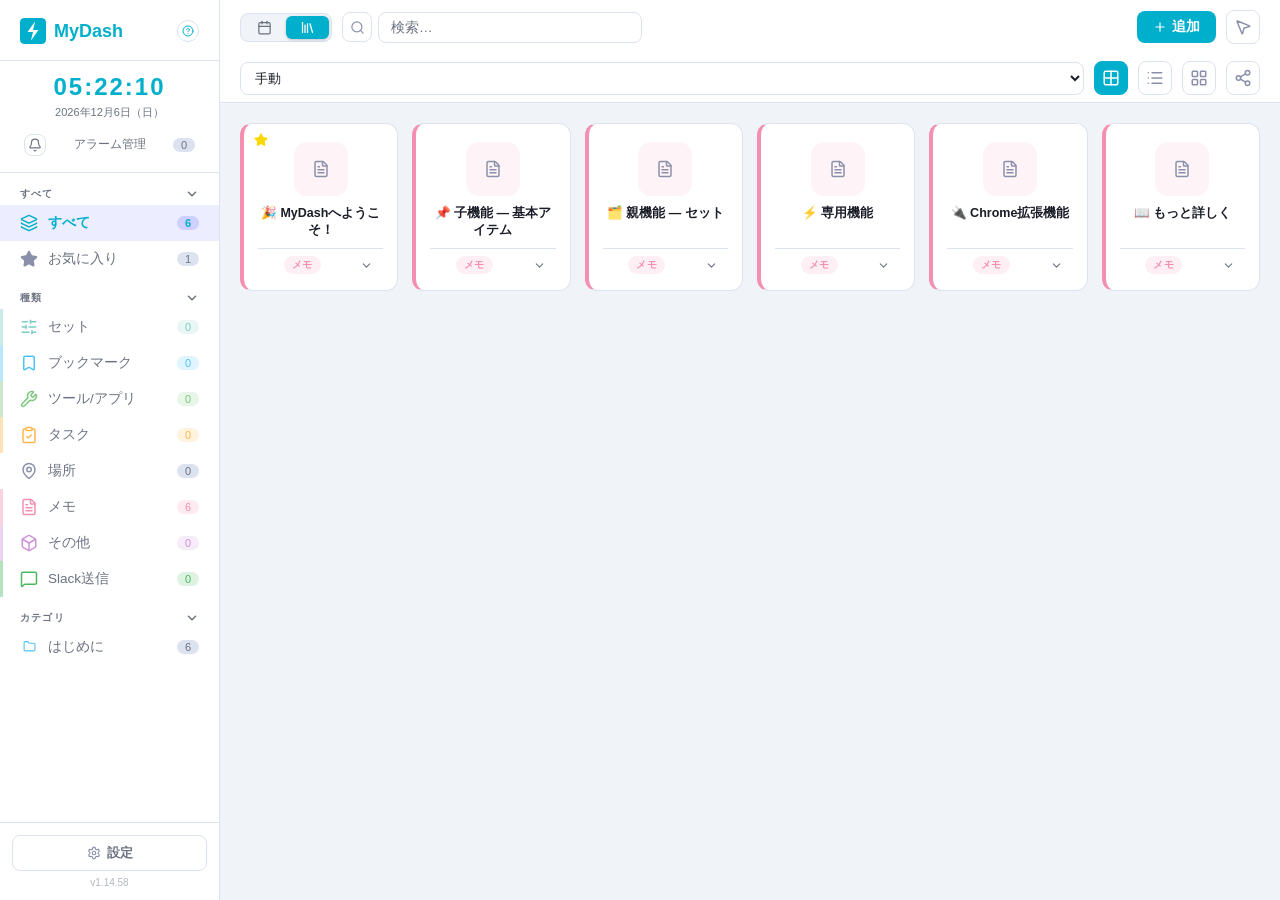
==== commit 6e8c6ef2: "feat: サイドバーにタグ一覧表示＋クリックフィルター追加 [v1.14.58] - サイドバーに「タグ」セクションを追加（タグが存在するときのみ表示） - タグ一覧を五十音順で表示、各タグのアイテ" ====
--- a/mydash.html
+++ b/mydash.html
@@ -1413,9 +1413,14 @@
     <div id="cat-list"></div>
   </div>
 
+  <div class="sidebar-section collapsible" id="tag-section" style="display:none" data-app-action="toggle-sidebar-section" data-section="tag">タグ<svg class="section-chevron" id="arrow-tag" xmlns="http://www.w3.org/2000/svg" viewBox="0 0 24 24" fill="none" stroke="currentColor" stroke-width="2.5" stroke-linecap="round" stroke-linejoin="round"><polyline points="6 9 12 15 18 9"/></svg></div>
+  <div id="body-section-tag">
+    <div id="tag-list"></div>
+  </div>
+
   <div class="sidebar-footer">
     <button class="io-btn" data-app-action="open-settings" style="font-size:13px;font-weight:600;display:flex;align-items:center;gap:6px;justify-content:center"><span class="app-icon" style="-webkit-mask-image:var(--icon-settings);mask-image:var(--icon-settings);width:14px;height:14px"></span>設定</button>
-    <div style="text-align:center;font-size:10px;color:var(--text-muted);opacity:0.5">v1.14.57</div>
+    <div style="text-align:center;font-size:10px;color:var(--text-muted);opacity:0.5">v1.14.58</div>
   </div>
 </aside>
 
@@ -2580,6 +2585,7 @@
   _setMembership = buildSetMembership();
   updateCounts();
   updateCatList();
+  updateTagList();
   updateSelectBar();
   updateTaskFilterRow();
   updateSetFilterRow();
@@ -3106,7 +3112,7 @@
 
 function applySidebarCollapsed() {
   const c = db.settings.sidebarCollapsed || {};
-  ['all', 'type', 'cat'].forEach(key => {
+  ['all', 'type', 'cat', 'tag'].forEach(key => {
     const body = document.getElementById(`body-section-${key}`);
     const arrow = document.getElementById(`arrow-${key}`);
     if (!body) return;
@@ -3148,6 +3154,28 @@
   // datalist
   const dl = document.getElementById('cat-datalist');
   if (dl) dl.innerHTML = cats.map(c => `<option value="${esc(c)}">`).join('');
+}
+
+function updateTagList() {
+  const tagMap = new Map();
+  db.items.forEach(item => (item.tags || []).forEach(t => {
+    tagMap.set(t, (tagMap.get(t) || 0) + 1);
+  }));
+  const sec = document.getElementById('tag-section');
+  const list = document.getElementById('tag-list');
+  const hasTags = tagMap.size > 0;
+  sec.style.display = hasTags ? '' : 'none';
+  applySidebarCollapsed();
+  list.innerHTML = [...tagMap.entries()]
+    .sort((a, b) => a[0].localeCompare(b[0], 'ja'))
+    .map(([tag, cnt]) => {
+      const active = state.filterTags.includes(tag) ? ' active' : '';
+      return `<div class="sidebar-item${active}" data-app-action="sidebar-filter-tag" data-tag="${esc(tag)}">
+        <span class="si-icon" style="font-size:11px;font-weight:700;color:var(--accent)">#</span>
+        <span class="si-label">${esc(tag)}</span>
+        <span class="count-badge">${cnt}</span>
+      </div>`;
+    }).join('');
 }
 
 function deleteTutorialItems(cat) {
@@ -7109,6 +7137,11 @@
       case 'delete-selected':          deleteSelected(); break;
       case 'set-set-sub-filter':       setSetSubFilter(appAction.dataset.ssf); break;
       case 'remove-filter-tag':        removeFilterTag(appAction.dataset.tag); break;
+      case 'sidebar-filter-tag': {
+        const t = appAction.dataset.tag;
+        if (state.filterTags.includes(t)) removeFilterTag(t); else { addFilterTag(t); render(); }
+        break;
+      }
       case 'remove-tag':               removeTag(appAction.dataset.tag); break;
       case 'delete-tutorial-items':    deleteTutorialItems(appAction.dataset.cat); break;
       case 'start-cat-rename':         startCatRename(appAction, appAction.dataset.cat); break;
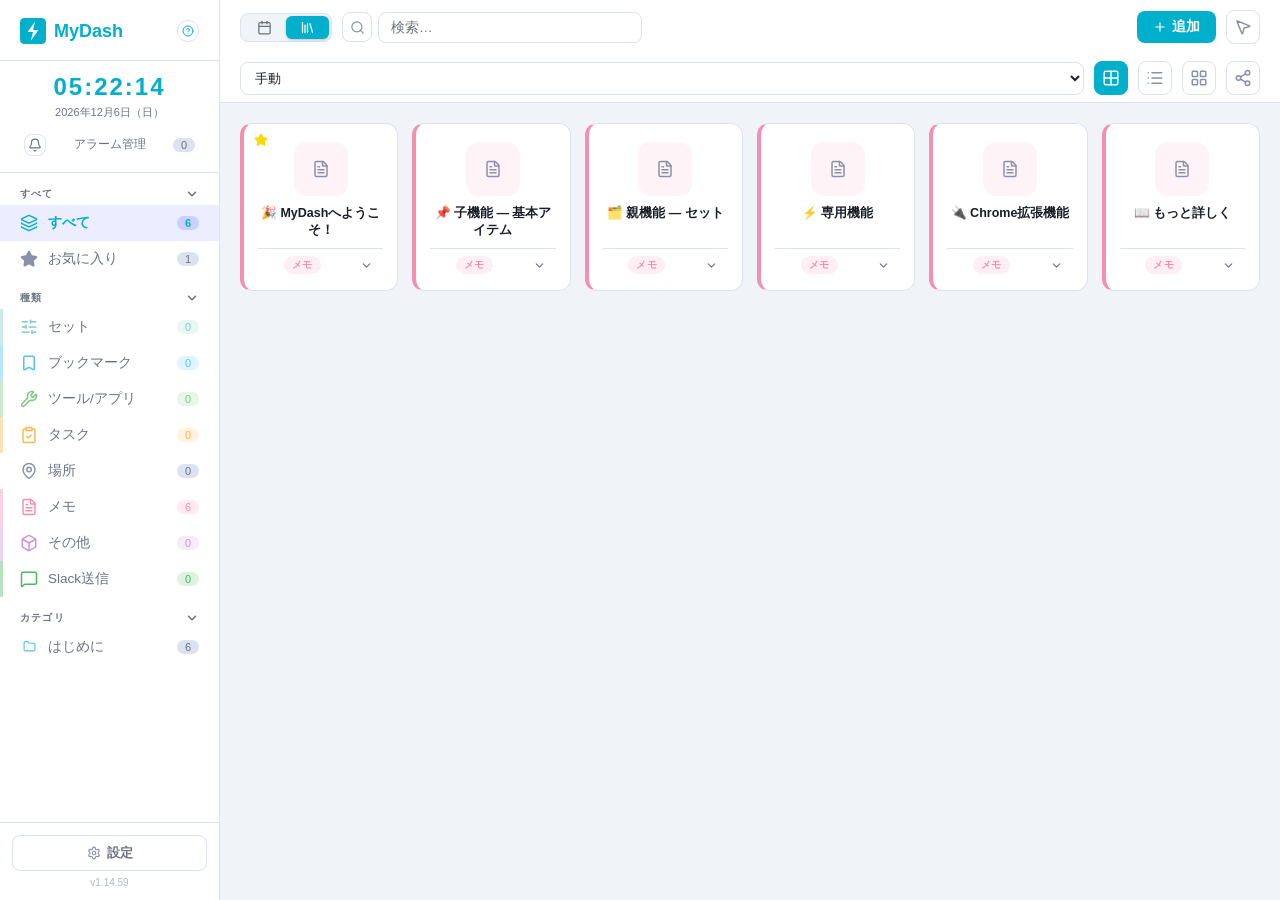
==== commit f391c501: "feat: タグ機能拡張（カード表示・リネーム・削除） [v1.14.59] - グリッド・リストカードにタグチップを表示、クリックでサイドバーフィルターと連動 - サイドバーのタグ項目にホバーでリネ" ====
--- a/mydash.html
+++ b/mydash.html
@@ -906,6 +906,15 @@
 .tag-remove { cursor: pointer; font-size: 14px; line-height: 1; }
 .tag-remove:hover { color: var(--danger); }
 
+/* Card tag chips */
+.card-tags { display:flex; flex-wrap:wrap; gap:3px; margin-top:4px; }
+.card-tag {
+  background: rgba(124,131,253,0.1); color: var(--accent);
+  border-radius: 20px; padding: 1px 7px; font-size: 11px; cursor: pointer;
+  border: 1px solid rgba(124,131,253,0.25); transition: background 0.15s;
+}
+.card-tag:hover { background: rgba(124,131,253,0.22); }
+
 /* Buttons */
 .btn-primary {
   background: var(--accent); border: none; border-radius: var(--radius-sm);
@@ -1420,7 +1429,7 @@
 
   <div class="sidebar-footer">
     <button class="io-btn" data-app-action="open-settings" style="font-size:13px;font-weight:600;display:flex;align-items:center;gap:6px;justify-content:center"><span class="app-icon" style="-webkit-mask-image:var(--icon-settings);mask-image:var(--icon-settings);width:14px;height:14px"></span>設定</button>
-    <div style="text-align:center;font-size:10px;color:var(--text-muted);opacity:0.5">v1.14.58</div>
+    <div style="text-align:center;font-size:10px;color:var(--text-muted);opacity:0.5">v1.14.59</div>
   </div>
 </aside>
 
@@ -2931,6 +2940,7 @@
     </div>
     <div class="card-icon icon-bg-${item.type}">${iconHtml(item,'lg')}</div>
     <div class="card-title">${esc(item.title)}</div>
+    ${(item.tags||[]).length ? `<div class="card-tags">${(item.tags||[]).map(t=>`<span class="card-tag" data-app-action="sidebar-filter-tag" data-tag="${esc(t)}">#${esc(t)}</span>`).join('')}</div>` : ''}
     ${footer}
     ${expandBody}
     ${setMemberBadge(item)}${setCountBadge(item)}${alarmIndicator(item)}${calSyncBadge(item)}
@@ -3041,7 +3051,8 @@
     <div class="list-icon icon-bg-${item.type}">${iconHtml(item,'sm')}</div>
     <div class="list-info">
       <div class="list-title">${esc(item.title)}</div>
-      <div class="list-desc">${item.type === 'place' ? esc(item.address || item.mapUrl || '') : esc(item.desc || item.url || (item.tags||[]).join(', ') || '')}</div>
+      <div class="list-desc">${item.type === 'place' ? esc(item.address || item.mapUrl || '') : esc(item.desc || item.url || '')}</div>
+      ${(item.tags||[]).length ? `<div class="card-tags" style="margin-top:2px">${(item.tags||[]).map(t=>`<span class="card-tag" data-app-action="sidebar-filter-tag" data-tag="${esc(t)}">#${esc(t)}</span>`).join('')}</div>` : ''}
     </div>
     <div class="list-meta">
       ${pri} ${typeBadge(item)} ${dueBadge(item)} ${cat}
@@ -3173,6 +3184,8 @@
       return `<div class="sidebar-item${active}" data-app-action="sidebar-filter-tag" data-tag="${esc(tag)}">
         <span class="si-icon" style="font-size:11px;font-weight:700;color:var(--accent)">#</span>
         <span class="si-label">${esc(tag)}</span>
+        <button class="cat-rename-btn" data-app-action="rename-tag" data-tag="${esc(tag)}" title="タグ名を変更"><span class="app-icon" style="-webkit-mask-image:var(--icon-edit);mask-image:var(--icon-edit);background-color:var(--text-muted);width:13px;height:13px"></span></button>
+        <button class="cat-rename-btn" data-app-action="delete-tag" data-tag="${esc(tag)}" title="このタグを全削除"><span class="app-icon" style="-webkit-mask-image:var(--icon-trash);mask-image:var(--icon-trash);background-color:var(--text-muted);width:13px;height:13px"></span></button>
         <span class="count-badge">${cnt}</span>
       </div>`;
     }).join('');
@@ -7142,6 +7155,28 @@
         if (state.filterTags.includes(t)) removeFilterTag(t); else { addFilterTag(t); render(); }
         break;
       }
+      case 'rename-tag': {
+        const oldTag = appAction.dataset.tag;
+        const newTag = prompt(`タグ名を変更: "${oldTag}"`, oldTag)?.trim();
+        if (!newTag || newTag === oldTag) break;
+        db.items.forEach(item => {
+          if (!item.tags) return;
+          const idx = item.tags.indexOf(oldTag);
+          if (idx !== -1) item.tags[idx] = newTag;
+        });
+        const fi = state.filterTags.indexOf(oldTag);
+        if (fi !== -1) { state.filterTags[fi] = newTag; renderFilterTags(); }
+        save(); render();
+        break;
+      }
+      case 'delete-tag': {
+        const tag = appAction.dataset.tag;
+        if (!confirm(`タグ「${tag}」を全アイテムから削除しますか？`)) break;
+        db.items.forEach(item => { if (item.tags) item.tags = item.tags.filter(t => t !== tag); });
+        state.filterTags = state.filterTags.filter(t => t !== tag);
+        renderFilterTags(); updateSearchClear(); save(); render();
+        break;
+      }
       case 'remove-tag':               removeTag(appAction.dataset.tag); break;
       case 'delete-tutorial-items':    deleteTutorialItems(appAction.dataset.cat); break;
       case 'start-cat-rename':         startCatRename(appAction, appAction.dataset.cat); break;
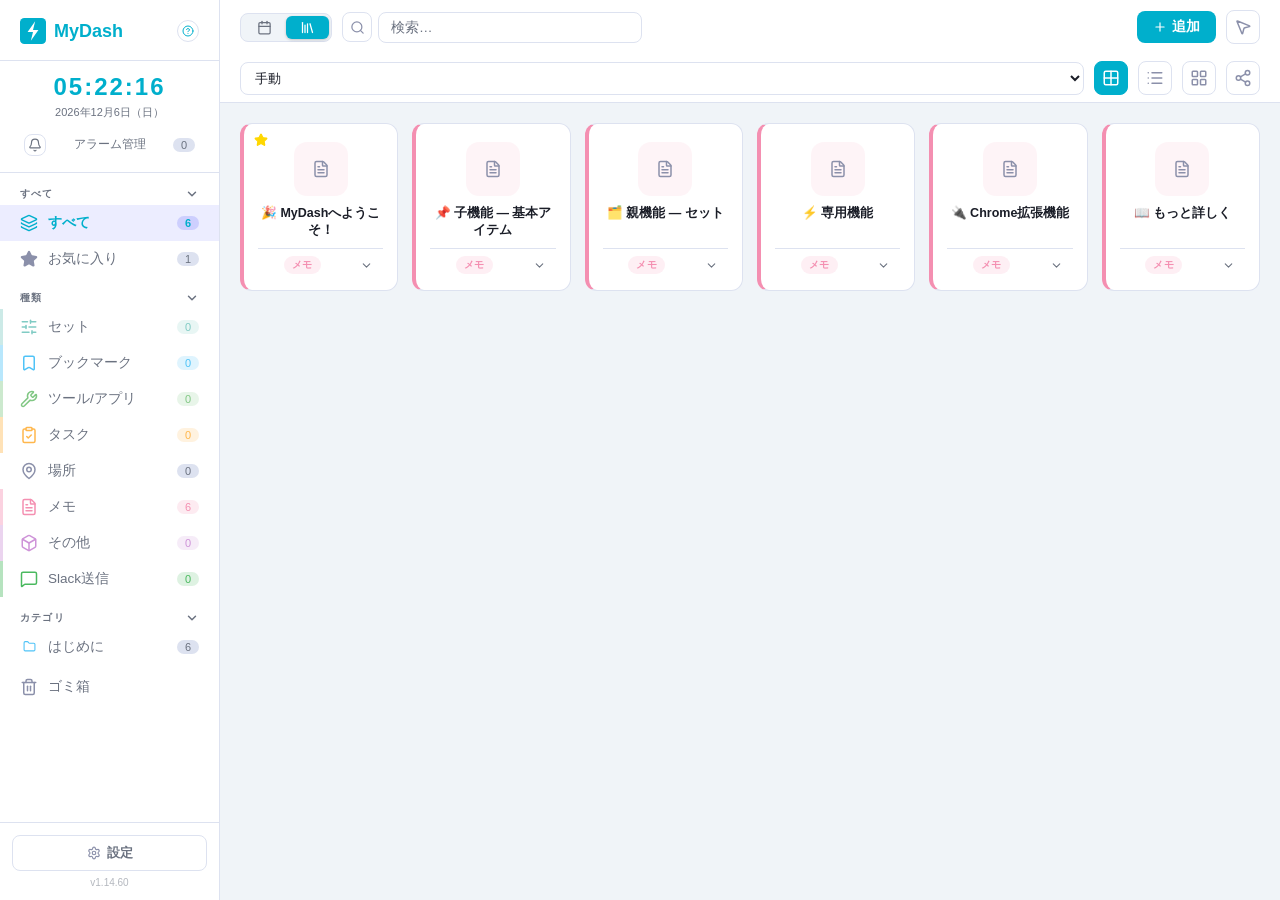
==== commit 6189bf7d: "feat: ゴミ箱機能追加（3日間保持・自動削除） [v1.14.60] - 削除ボタン → ゴミ箱移動に変更（confirmDelete / deleteSelected） - 3日経過後に自動完全" ====
--- a/mydash.html
+++ b/mydash.html
@@ -915,6 +915,30 @@
 }
 .card-tag:hover { background: rgba(124,131,253,0.22); }
 
+/* Trash Modal */
+.trash-item {
+  display: flex; align-items: flex-start; gap: 10px;
+  padding: 10px 0; border-bottom: 1px solid var(--border);
+}
+.trash-item:last-child { border-bottom: none; }
+.trash-item-info { flex: 1; min-width: 0; }
+.trash-item-title { font-size: 13px; font-weight: 600; color: var(--text); margin-bottom: 2px; white-space: nowrap; overflow: hidden; text-overflow: ellipsis; }
+.trash-item-meta { font-size: 11px; color: var(--text-muted); }
+.trash-item-expire { font-size: 11px; color: var(--danger); margin-top: 2px; }
+.trash-item-actions { display: flex; gap: 6px; flex-shrink: 0; align-items: center; }
+.trash-restore-btn {
+  background: var(--accent); color: #fff; border: none; border-radius: var(--radius-sm);
+  padding: 3px 10px; font-size: 12px; cursor: pointer; font-family: inherit; white-space: nowrap;
+}
+.trash-restore-btn:hover { opacity: 0.85; }
+.trash-purge-btn {
+  background: transparent; color: var(--danger); border: 1px solid var(--danger);
+  border-radius: var(--radius-sm); padding: 3px 8px; font-size: 12px; cursor: pointer; font-family: inherit;
+}
+.trash-purge-btn:hover { background: rgba(255,80,80,0.08); }
+#trash-btn { margin-top: 4px; }
+#trash-btn .si-icon { color: var(--text-muted); }
+
 /* Buttons */
 .btn-primary {
   background: var(--accent); border: none; border-radius: var(--radius-sm);
@@ -1427,11 +1451,32 @@
     <div id="tag-list"></div>
   </div>
 
+  <div class="sidebar-item" id="trash-btn" data-app-action="open-trash">
+    <span class="si-icon"><span class="app-icon" style="-webkit-mask-image:var(--icon-trash);mask-image:var(--icon-trash)"></span></span>
+    <span class="si-label">ゴミ箱</span>
+    <span class="count-badge" id="cnt-trash" style="display:none">0</span>
+  </div>
+
   <div class="sidebar-footer">
     <button class="io-btn" data-app-action="open-settings" style="font-size:13px;font-weight:600;display:flex;align-items:center;gap:6px;justify-content:center"><span class="app-icon" style="-webkit-mask-image:var(--icon-settings);mask-image:var(--icon-settings);width:14px;height:14px"></span>設定</button>
-    <div style="text-align:center;font-size:10px;color:var(--text-muted);opacity:0.5">v1.14.59</div>
+    <div style="text-align:center;font-size:10px;color:var(--text-muted);opacity:0.5">v1.14.60</div>
   </div>
 </aside>
+
+<!-- Trash Modal -->
+<div class="modal-overlay" id="trash-modal" style="display:none">
+  <div class="modal" style="max-width:500px">
+    <div class="modal-header">
+      <span class="modal-title"><span class="app-icon" style="-webkit-mask-image:var(--icon-trash);mask-image:var(--icon-trash);width:15px;height:15px;background-color:currentColor;vertical-align:middle;display:inline-block;margin-right:5px"></span>ゴミ箱</span>
+      <button class="modal-close" data-app-action="close-trash">✕</button>
+    </div>
+    <div class="modal-body" id="trash-modal-body" style="max-height:400px;overflow-y:auto;padding:8px 16px"></div>
+    <div class="modal-footer" style="justify-content:space-between">
+      <button id="trash-empty-btn" data-app-action="empty-trash" style="background:transparent;color:var(--danger);border:1px solid var(--danger);border-radius:var(--radius-sm);padding:7px 16px;cursor:pointer;font-size:13px;font-family:inherit">ゴミ箱を空にする</button>
+      <span style="font-size:11px;color:var(--text-muted)" id="trash-expire-note">3日後に自動削除</span>
+    </div>
+  </div>
+</div>
 
 <!-- Dock Import Modal -->
 <div class="modal-overlay" id="dock-import-modal" style="display:none">
@@ -2166,6 +2211,7 @@
     if (raw) db = JSON.parse(raw);
   } catch(_) {}
   if (!Array.isArray(db.items)) db.items = [];
+  if (!Array.isArray(db.trash)) db.trash = [];
   if (!Array.isArray(db.alarms)) db.alarms = [];
   if (!Array.isArray(db.calNgList)) db.calNgList = [];
   if (!db.calSync) db.calSync = { enabled: false, url: '', lastSync: null };
@@ -2186,6 +2232,9 @@
   state.expandedCards = new Set(Array.isArray(db.expandedCards) ? db.expandedCards : []);
   // マイグレーション: calUid があるのに fromCalSync がないアイテムを修正
   db.items.forEach(item => { if (item.calUid && !item.fromCalSync) item.fromCalSync = true; });
+  // 3日以上経過したゴミ箱アイテムを自動削除
+  const TRASH_TTL = 3 * 24 * 60 * 60 * 1000;
+  db.trash = db.trash.filter(i => i.deletedAt && Date.now() - new Date(i.deletedAt).getTime() < TRASH_TTL);
 }
 
 function save() {
@@ -2595,6 +2644,7 @@
   updateCounts();
   updateCatList();
   updateTagList();
+  updateTrashBadge();
   updateSelectBar();
   updateTaskFilterRow();
   updateSetFilterRow();
@@ -4374,11 +4424,15 @@
 function deleteSelected() {
   const ids = [...state.selectedIds];
   if (!ids.length) return;
-  if (!confirm(`${ids.length}件を削除しますか？`)) return;
-
+
+  if (!Array.isArray(db.trash)) db.trash = [];
+  const now = new Date().toISOString();
+  const moved = db.items.filter(i => ids.includes(i.id)).map(i => ({ ...i, deletedAt: now }));
+  db.trash.push(...moved);
   db.items = db.items.filter(i => !ids.includes(i.id));
+  if (db.itemOrder) db.itemOrder = db.itemOrder.filter(i => !ids.includes(i));
   state.selectedIds.clear();
-  save(); render(); toast(`${ids.length}件削除しました`, '🗑️');
+  save(); render(); toast(`${moved.length}件をゴミ箱に移動しました`, '🗑️');
 }
 
 // ═══════════════════════════════════════════
@@ -4746,18 +4800,17 @@
 function confirmDelete(id) {
   const item = db.items.find(i => i.id === id);
   if (!item) return;
-  if (item.type === 'window-session') {
-    if (!confirm(`「${item.title}」を削除しますか？\nタブセットのデータも完全に削除されます。`)) return;
-  }
+  if (!Array.isArray(db.trash)) db.trash = [];
   const idx = db.items.findIndex(i => i.id === id);
   const orderIdx = db.itemOrder ? db.itemOrder.indexOf(id) : -1;
-  const savedItem = JSON.parse(JSON.stringify(item));
+  db.trash.push({ ...item, deletedAt: new Date().toISOString() });
   db.items = db.items.filter(i => i.id !== id);
   if (db.itemOrder) db.itemOrder = db.itemOrder.filter(i => i !== id);
   save(); render(); updateAlarmBadge();
-  toastUndo('削除しました', '🗑️', () => {
-    db.items.splice(Math.min(idx, db.items.length), 0, savedItem);
-    if (db.itemOrder && orderIdx >= 0) db.itemOrder.splice(Math.min(orderIdx, db.itemOrder.length), 0, savedItem.id);
+  toastUndo('ゴミ箱に移動しました', '🗑️', () => {
+    db.trash = db.trash.filter(i => !(i.id === id && i.deletedAt));
+    db.items.splice(Math.min(idx, db.items.length), 0, item);
+    if (db.itemOrder && orderIdx >= 0) db.itemOrder.splice(Math.min(orderIdx, db.itemOrder.length), 0, item.id);
     save(); render(); updateAlarmBadge();
     toast('元に戻しました', '↩️');
   });
@@ -4801,6 +4854,89 @@
 function selectTagDropdown(tag) {
   if (_dropdownOnSelect) _dropdownOnSelect(tag);
   hideTagDropdown();
+}
+
+// ═══════════════════════════════════════════
+// Trash
+// ═══════════════════════════════════════════
+const TYPE_LABELS = { bookmark:'ブックマーク', tool:'ツール/アプリ', task:'タスク', memo:'メモ', other:'その他', set:'セット', slack:'Slack送信', script:'スクリプト', 'window-session':'タブセット', place:'場所' };
+
+function updateTrashBadge() {
+  const cnt = (db.trash || []).length;
+  const badge = document.getElementById('cnt-trash');
+  if (!badge) return;
+  if (cnt > 0) { badge.textContent = cnt; badge.style.display = ''; }
+  else { badge.style.display = 'none'; }
+}
+
+function openTrashModal() {
+  renderTrashModal();
+  document.getElementById('trash-modal').style.display = 'flex';
+}
+
+function closeTrashModal() {
+  document.getElementById('trash-modal').style.display = 'none';
+}
+
+function renderTrashModal() {
+  const body = document.getElementById('trash-modal-body');
+  const emptyBtn = document.getElementById('trash-empty-btn');
+  const now = Date.now();
+  const TRASH_TTL = 3 * 24 * 60 * 60 * 1000;
+  const items = [...(db.trash || [])].sort((a, b) => new Date(b.deletedAt) - new Date(a.deletedAt));
+  if (!items.length) {
+    body.innerHTML = '<div style="text-align:center;padding:32px 0;color:var(--text-muted)">ゴミ箱は空です</div>';
+    emptyBtn.style.display = 'none';
+    return;
+  }
+  emptyBtn.style.display = '';
+  body.innerHTML = items.map(item => {
+    const deletedMs = new Date(item.deletedAt).getTime();
+    const remaining = Math.ceil((deletedMs + TRASH_TTL - now) / (24 * 60 * 60 * 1000));
+    const typeLabel = TYPE_LABELS[item.type] || item.type;
+    return `<div class="trash-item">
+      <div class="trash-item-info">
+        <div class="trash-item-title">${esc(item.title || '（無題）')}</div>
+        <div class="trash-item-meta">${typeLabel}${item.category ? ' · ' + esc(item.category) : ''} · ${new Date(item.deletedAt).toLocaleDateString('ja-JP')}</div>
+        <div class="trash-item-expire">残り ${remaining} 日で自動削除</div>
+      </div>
+      <div class="trash-item-actions">
+        <button class="trash-restore-btn" data-app-action="restore-trash" data-id="${item.id}" data-deleted-at="${item.deletedAt}">復元</button>
+        <button class="trash-purge-btn" data-app-action="purge-trash" data-id="${item.id}" data-deleted-at="${item.deletedAt}">削除</button>
+      </div>
+    </div>`;
+  }).join('');
+}
+
+function restoreFromTrash(id, deletedAt) {
+  const idx = db.trash.findIndex(i => i.id === id && i.deletedAt === deletedAt);
+  if (idx < 0) return;
+  const item = { ...db.trash[idx] };
+  delete item.deletedAt;
+  db.trash.splice(idx, 1);
+  db.items.unshift(item);
+  save(); render();
+  renderTrashModal();
+  toast('復元しました', '↩️');
+}
+
+function purgeFromTrash(id, deletedAt) {
+  if (!confirm('完全に削除します。元に戻せません。')) return;
+  db.trash = db.trash.filter(i => !(i.id === id && i.deletedAt === deletedAt));
+  save();
+  updateTrashBadge();
+  renderTrashModal();
+  toast('完全に削除しました', '🗑️');
+}
+
+function emptyTrash() {
+  if (!Array.isArray(db.trash) || !db.trash.length) return;
+  if (!confirm(`ゴミ箱内 ${db.trash.length} 件を完全に削除します。元に戻せません。`)) return;
+  db.trash = [];
+  save();
+  updateTrashBadge();
+  renderTrashModal();
+  toast('ゴミ箱を空にしました', '🗑️');
 }
 
 function updateSearchClear() {
@@ -7179,6 +7315,11 @@
       }
       case 'remove-tag':               removeTag(appAction.dataset.tag); break;
       case 'delete-tutorial-items':    deleteTutorialItems(appAction.dataset.cat); break;
+      case 'open-trash':               openTrashModal(); break;
+      case 'close-trash':              closeTrashModal(); break;
+      case 'restore-trash':            restoreFromTrash(appAction.dataset.id, appAction.dataset.deletedAt); break;
+      case 'purge-trash':              purgeFromTrash(appAction.dataset.id, appAction.dataset.deletedAt); break;
+      case 'empty-trash':              emptyTrash(); break;
       case 'start-cat-rename':         startCatRename(appAction, appAction.dataset.cat); break;
     }
     return;
@@ -7351,6 +7492,7 @@
 });
 
 [
+  ['trash-modal',        () => closeTrashModal()],
   ['dock-import-modal',  () => closeDockImportModal()],
   ['settings-modal',     () => closeSettingsModal()],
   ['quick-search-modal', () => closeQuickSearch()],
@@ -7364,6 +7506,18 @@
   document.getElementById(id).addEventListener('click', e => {
     if (e.target === e.currentTarget) closeFn();
   });
+});
+
+document.getElementById('trash-modal').querySelector('.modal').addEventListener('click', e => {
+  const btn = e.target.closest('[data-app-action]');
+  if (!btn) return;
+  e.stopPropagation();
+  switch (btn.dataset.appAction) {
+    case 'close-trash':   closeTrashModal(); break;
+    case 'restore-trash': restoreFromTrash(btn.dataset.id, btn.dataset.deletedAt); break;
+    case 'purge-trash':   purgeFromTrash(btn.dataset.id, btn.dataset.deletedAt); break;
+    case 'empty-trash':   emptyTrash(); break;
+  }
 });
 
 document.getElementById('ctx-menu').addEventListener('click', e => {
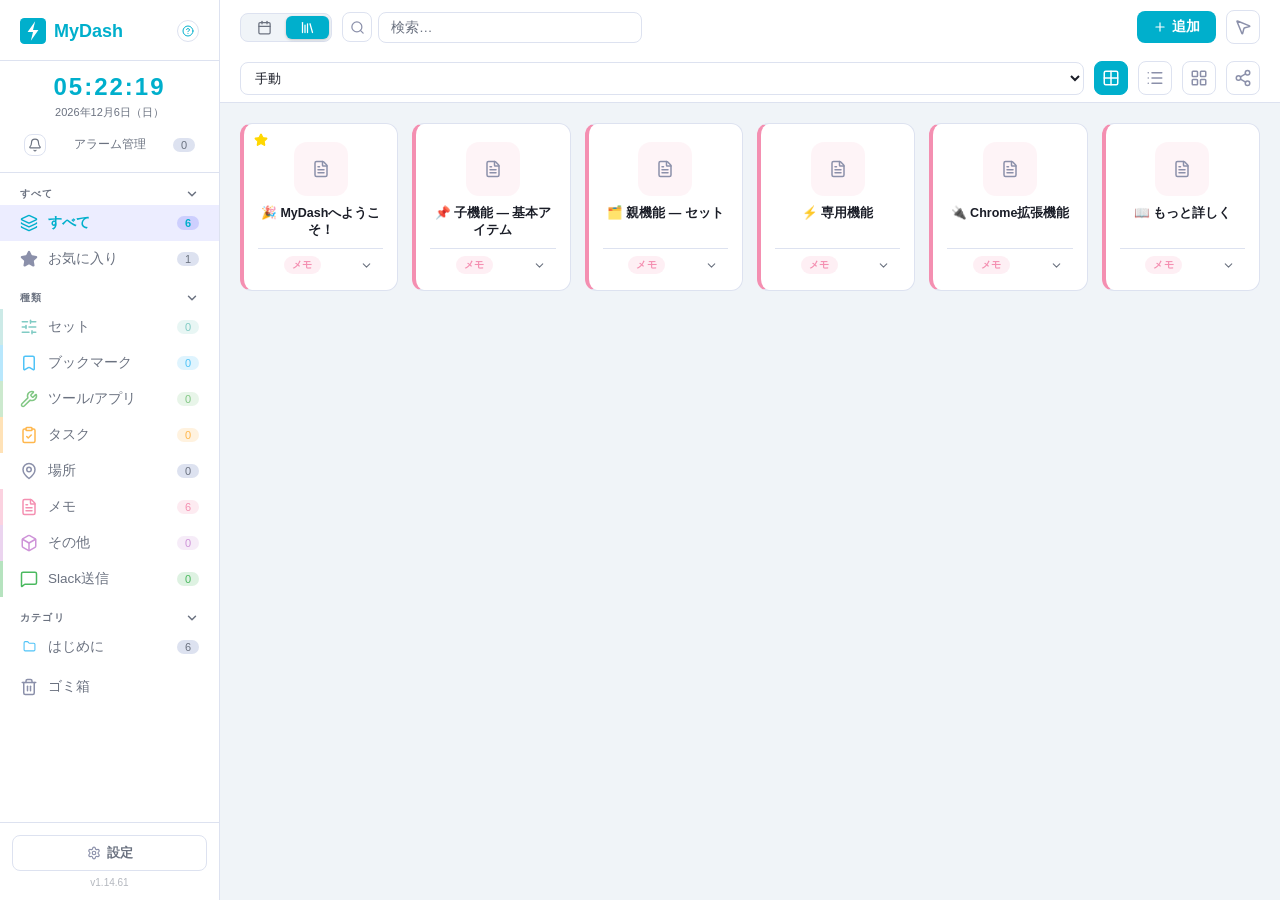
==== commit f42d707d: "fix: タグ表示を控えめに調整 [v1.14.61] - サイドバーのタグ: font-size 12.5px・padding縮小・opacity 0.8 - カードのタグチップ: 背景・ボーダー・" ====
--- a/mydash.html
+++ b/mydash.html
@@ -907,13 +907,12 @@
 .tag-remove:hover { color: var(--danger); }
 
 /* Card tag chips */
-.card-tags { display:flex; flex-wrap:wrap; gap:3px; margin-top:4px; }
+.card-tags { display:flex; flex-wrap:wrap; gap:4px; margin-top:4px; }
 .card-tag {
-  background: rgba(124,131,253,0.1); color: var(--accent);
-  border-radius: 20px; padding: 1px 7px; font-size: 11px; cursor: pointer;
-  border: 1px solid rgba(124,131,253,0.25); transition: background 0.15s;
-}
-.card-tag:hover { background: rgba(124,131,253,0.22); }
+  color: var(--accent); font-size: 11px; cursor: pointer; opacity: 0.7;
+  transition: opacity 0.12s;
+}
+.card-tag:hover { opacity: 1; }
 
 /* Trash Modal */
 .trash-item {
@@ -938,6 +937,9 @@
 .trash-purge-btn:hover { background: rgba(255,80,80,0.08); }
 #trash-btn { margin-top: 4px; }
 #trash-btn .si-icon { color: var(--text-muted); }
+#tag-list .sidebar-item { font-size: 12.5px; padding: 7px 20px; opacity: 0.8; }
+#tag-list .sidebar-item:hover { opacity: 1; }
+#tag-list .sidebar-item.active { opacity: 1; }
 
 /* Buttons */
 .btn-primary {
@@ -1459,7 +1461,7 @@
 
   <div class="sidebar-footer">
     <button class="io-btn" data-app-action="open-settings" style="font-size:13px;font-weight:600;display:flex;align-items:center;gap:6px;justify-content:center"><span class="app-icon" style="-webkit-mask-image:var(--icon-settings);mask-image:var(--icon-settings);width:14px;height:14px"></span>設定</button>
-    <div style="text-align:center;font-size:10px;color:var(--text-muted);opacity:0.5">v1.14.60</div>
+    <div style="text-align:center;font-size:10px;color:var(--text-muted);opacity:0.5">v1.14.61</div>
   </div>
 </aside>
 
